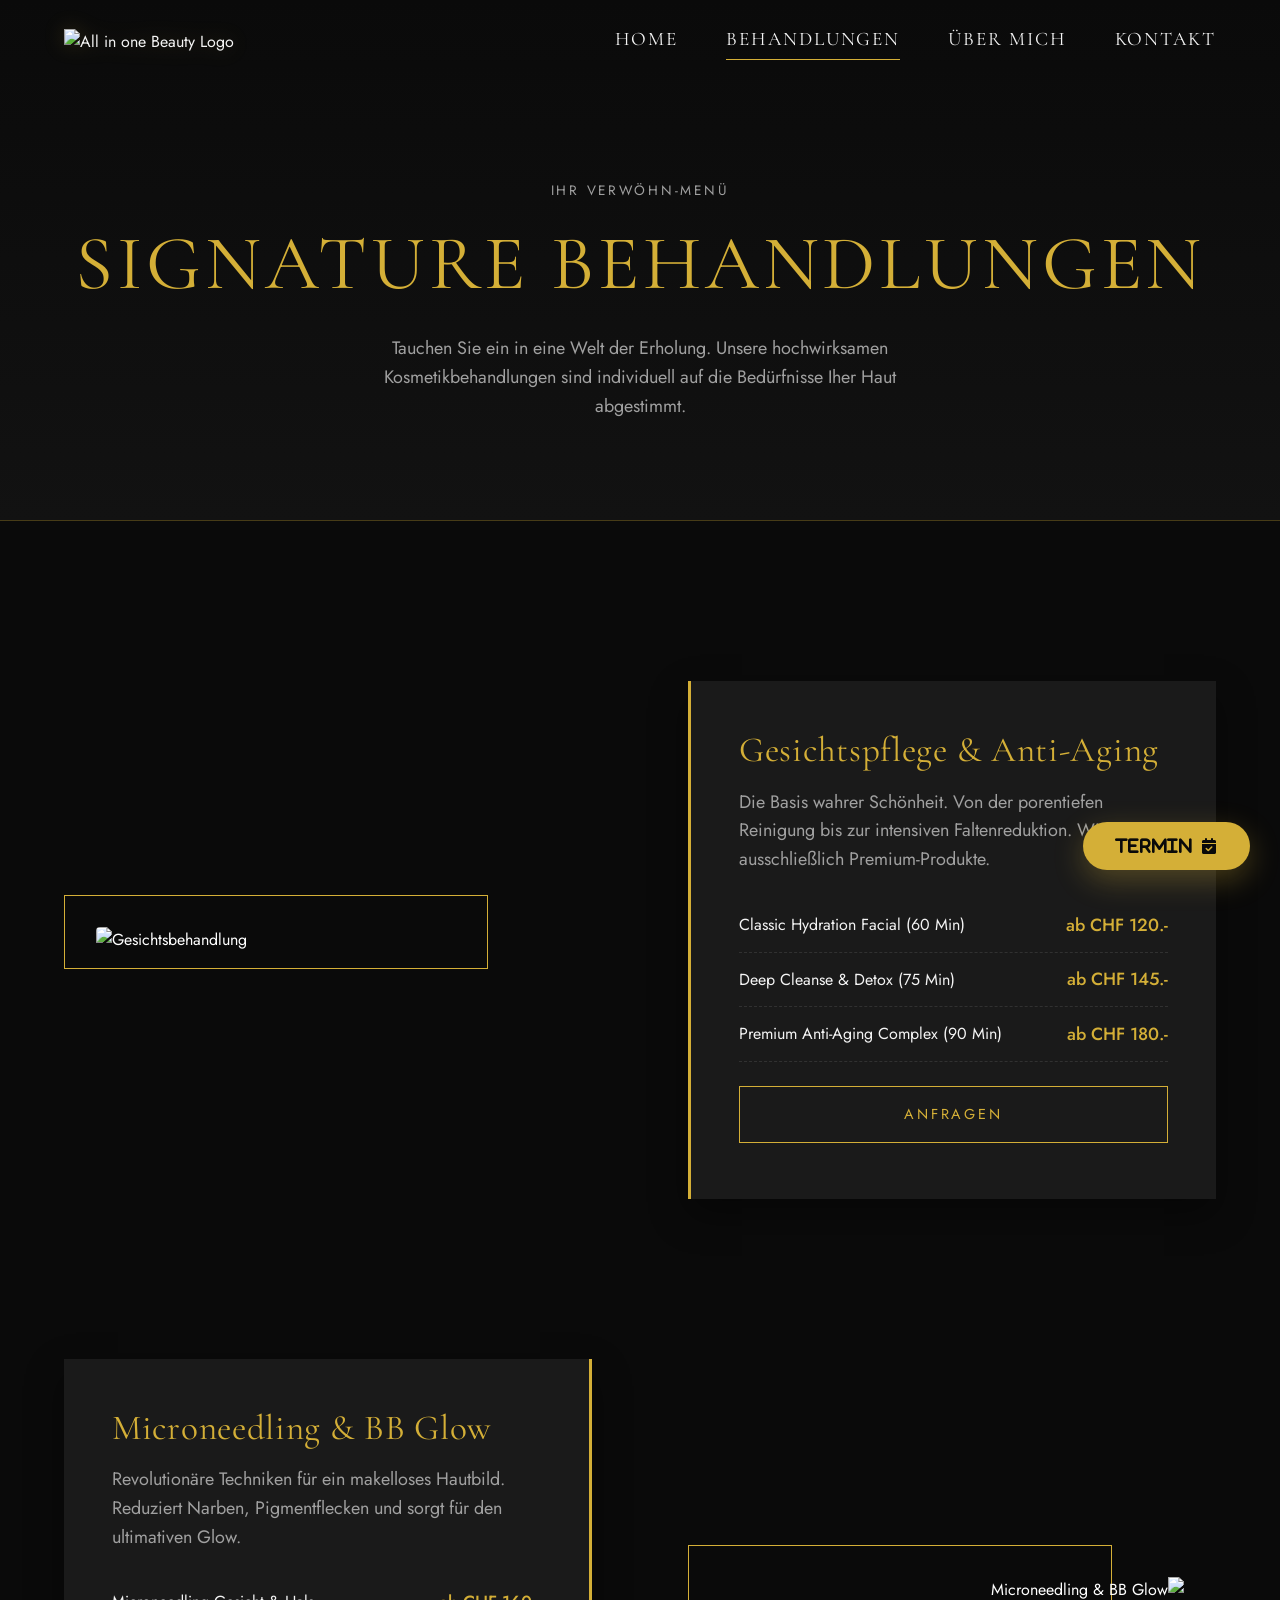
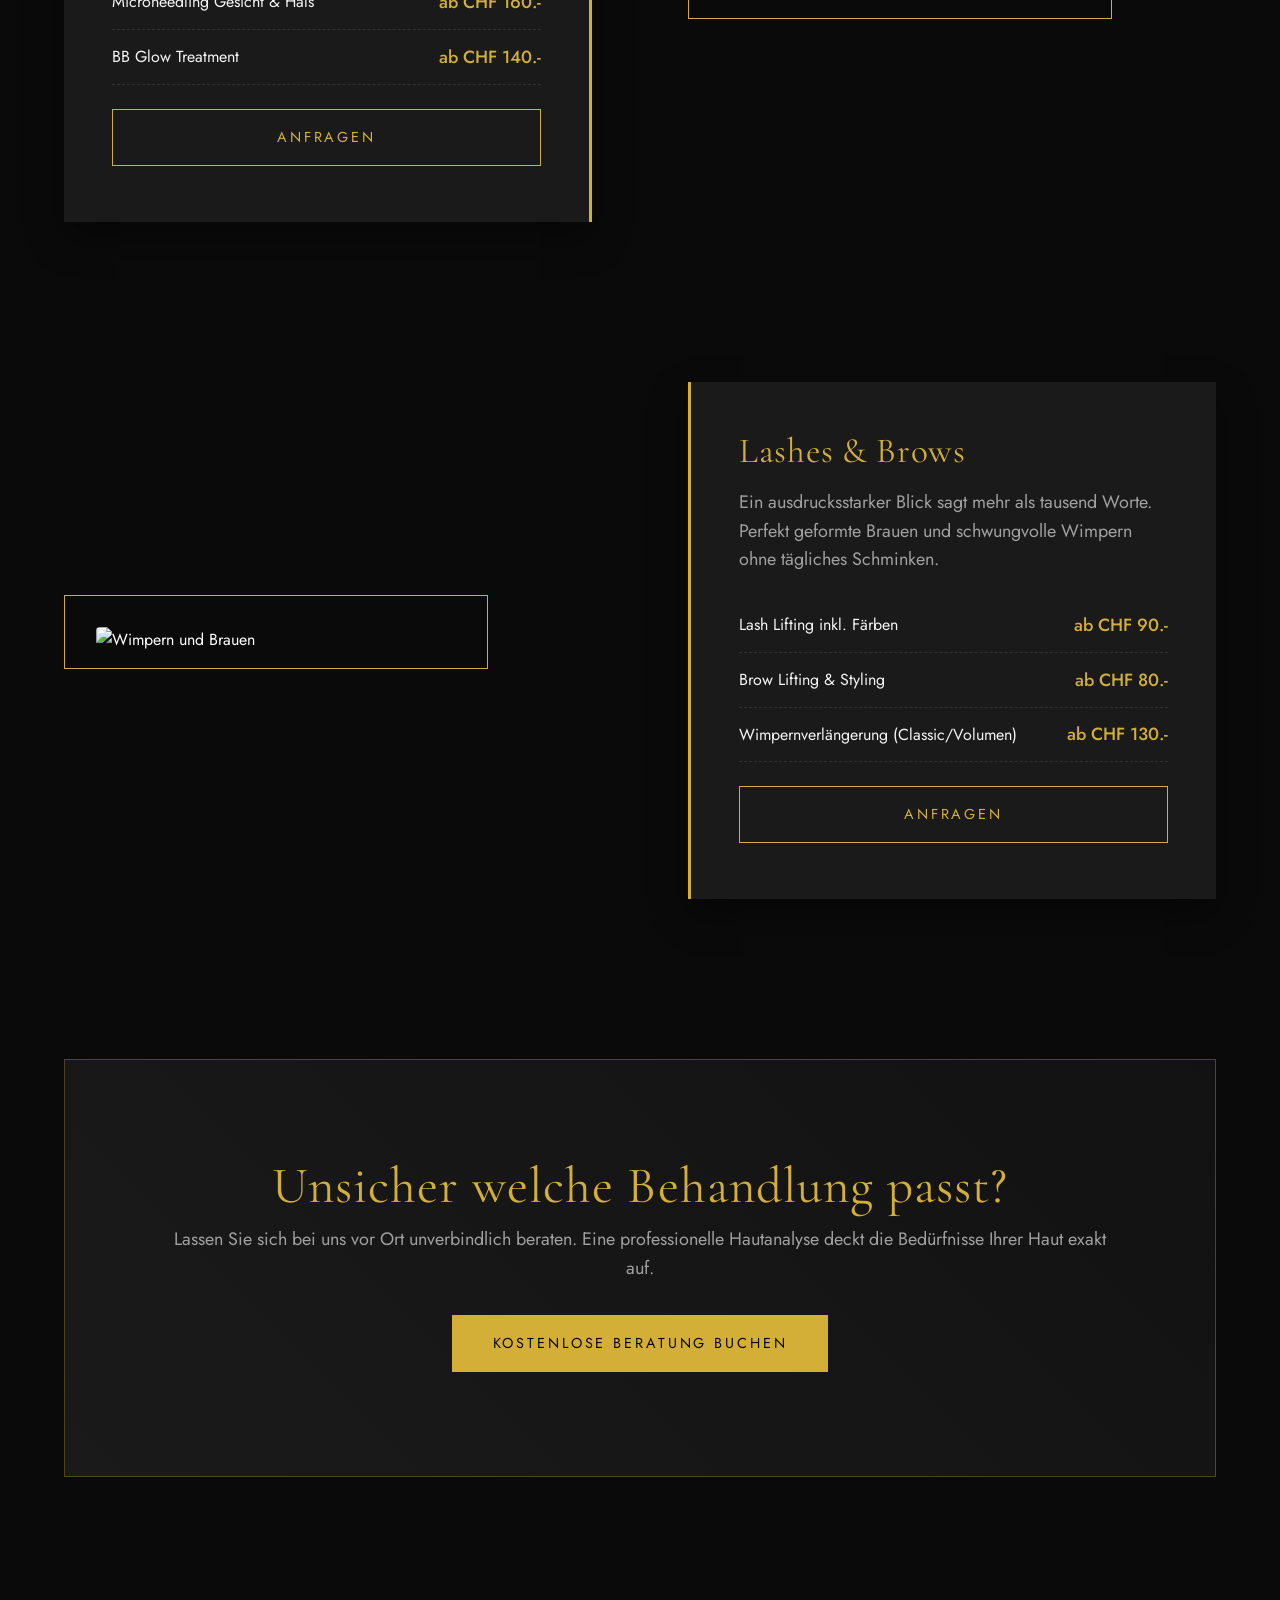
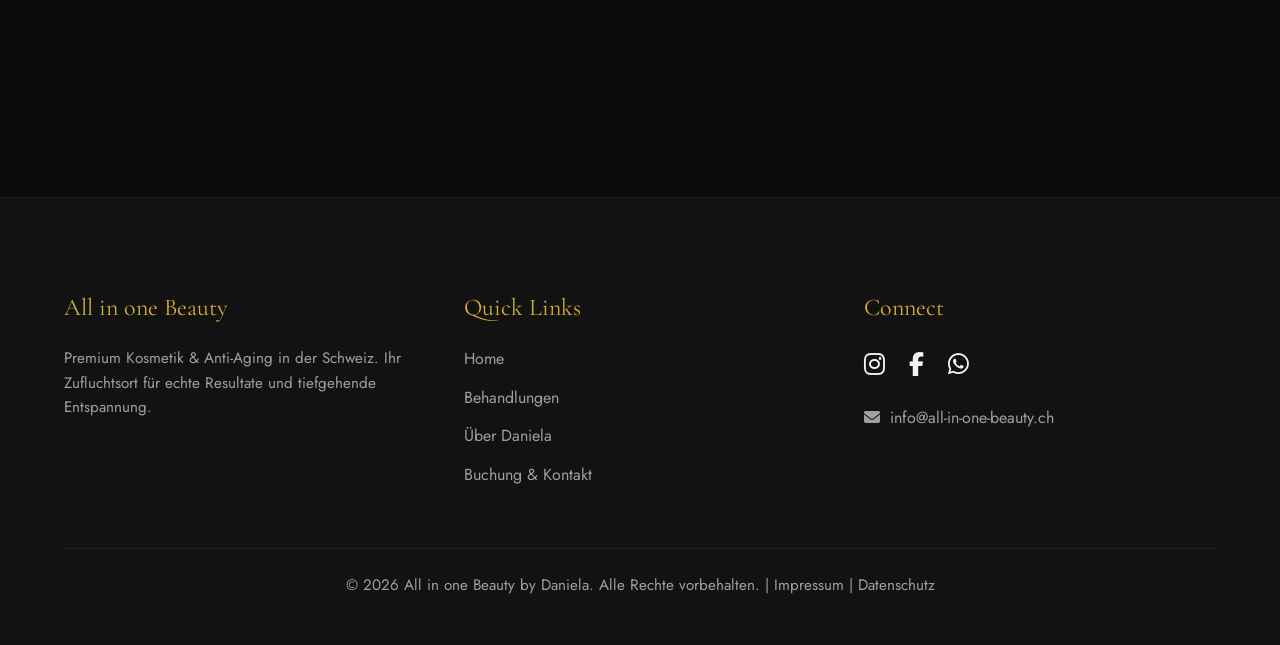
==== behandlungen.html @ e025c2c2 "Initial commit: All in one Beauty premium website" ====
<!DOCTYPE html>
<html lang="de-CH">
<head>
    <meta charset="UTF-8">
    <meta name="viewport" content="width=device-width, initial-scale=1.0">
    <title>Behandlungen | All in one Beauty Kosmetikstudio</title>
    <meta name="description" content="Entdecken Sie unsere exklusiven Behandlungen. Von tiefenwirksamem Anti-Aging und Microneedling bis hin zu perfekten Wimpern. All in one Beauty von Daniela.">
    <meta name="keywords" content="Microneedling Schweiz, Gesichtsbehandlung, Kosmetik, BB Glow, Wimpernlifting, Dauerhafte Haarentfernung">
    
    <link rel="preconnect" href="https://fonts.googleapis.com">
    <link rel="preconnect" href="https://fonts.gstatic.com" crossorigin>
    <link href="https://fonts.googleapis.com/css2?family=Cormorant+Garamond:wght@400;600&family=Jost:wght@300;400;500;600&display=swap" rel="stylesheet">
    <link rel="stylesheet" href="https://cdnjs.cloudflare.com/ajax/libs/font-awesome/6.4.0/css/all.min.css">
    
    <link rel="stylesheet" href="style.css">
    <!-- Inline styles specifically for treatments layout -->
    <style>
        .page-header {
            padding: 180px 0 100px;
            text-align: center;
            background: linear-gradient(to bottom, var(--clr-bg), var(--clr-bg-alt));
            border-bottom: 1px solid var(--clr-border);
        }

        .treatment-layer {
            display: grid;
            grid-template-columns: 1fr 1fr;
            gap: var(--space-xl);
            align-items: center;
            margin-bottom: var(--space-xxl);
        }

        .treatment-layer:nth-child(even) {
            direction: rtl; /* simple way to reverse layout */
        }

        .treatment-layer:nth-child(even) .layer-content {
            direction: ltr;
        }

        .layer-img {
            position: relative;
            padding: 2rem;
        }

        .layer-img img {
            width: 100%;
            height: auto;
            border-radius: 4px;
            filter: grayscale(15%) contrast(110%);
        }

        .layer-img::before {
            content: '';
            position: absolute;
            top: 0;
            left: 0;
            width: 80%;
            height: 80%;
            border: 1px solid var(--clr-accent);
            z-index: -1;
        }

        .layer-content {
            padding: var(--space-lg);
            background: var(--clr-bg-card);
            border-left: 3px solid var(--clr-accent);
            box-shadow: 0 15px 35px rgba(0,0,0,0.4);
        }

        .treatment-layer:nth-child(even) .layer-content {
            border-left: none;
            border-right: 3px solid var(--clr-accent);
        }

        .layer-title {
            font-size: 2.2rem;
            margin-bottom: 1rem;
        }

        .price-list {
            list-style: none;
            margin-top: 1.5rem;
        }

        .price-item {
            display: flex;
            justify-content: space-between;
            align-items: center;
            border-bottom: 1px dashed rgba(255,255,255,0.1);
            padding: 0.8rem 0;
            font-family: var(--font-body);
        }

        .price-name {
            font-size: 1rem;
            color: var(--clr-text);
        }

        .price-val {
            color: var(--clr-accent);
            font-weight: 500;
            font-size: 1.1rem;
        }

        .cta-box {
            background: linear-gradient(45deg, var(--clr-bg-card), var(--clr-bg-alt));
            padding: var(--space-xl);
            text-align: center;
            border: 1px solid var(--clr-border);
            margin: var(--space-xxl) 0;
        }

        @media (max-width: 992px) {
            .treatment-layer {
                grid-template-columns: 1fr;
                gap: var(--space-lg);
            }
            .treatment-layer:nth-child(even) { direction: ltr; }
            .layer-img { padding: 1rem; }
            .layer-img::before { width: 100%; height: 100%; top: -10px; left: 10px; }
        }
    </style>
</head>
<body>

    <header class="header">
        <div class="container">
            <a href="index.html" class="logo">
                <img src="https://www.all-in-one-beauty.ch/wp-content/uploads/logo-neu-Kopie-1.png" alt="All in one Beauty Logo">
            </a>
            <button class="nav-toggle" aria-label="Menu öffnen">
                <i class="fa-solid fa-bars"></i>
            </button>
            <nav class="nav-links">
                <a href="index.html">Home</a>
                <a href="behandlungen.html" class="active">Behandlungen</a>
                <a href="ueber-mich.html">Über mich</a>
                <a href="kontakt.html">Kontakt</a>
            </nav>
        </div>
    </header>

    <a href="kontakt.html" class="fab">
        Termin <i class="fa-solid fa-calendar-check"></i>
    </a>

    <!-- Page Header -->
    <section class="page-header fade-up">
        <div class="container">
            <span class="section-subtitle">Ihr Verwöhn-Menü</span>
            <h1>Signature Behandlungen</h1>
            <p style="max-width: 600px; margin: 0 auto;">Tauchen Sie ein in eine Welt der Erholung. Unsere hochwirksamen Kosmetikbehandlungen sind individuell auf die Bedürfnisse Iher Haut abgestimmt.</p>
        </div>
    </section>

    <!-- Treatments Content -->
    <section class="section">
        <div class="container">

            <!-- Treatment Layer 1 -->
            <div class="treatment-layer fade-up">
                <div class="layer-img">
                    <img src="https://images.unsplash.com/photo-1616394584738-fc6e612e71b9?auto=format&fit=crop&q=80&w=800" alt="Gesichtsbehandlung">
                </div>
                <div class="layer-content">
                    <h2 class="layer-title">Gesichtspflege & Anti-Aging</h2>
                    <p>Die Basis wahrer Schönheit. Von der porentiefen Reinigung bis zur intensiven Faltenreduktion. Wir nutzen ausschließlich Premium-Produkte.</p>
                    <ul class="price-list">
                        <li class="price-item">
                            <span class="price-name">Classic Hydration Facial (60 Min)</span>
                            <span class="price-val">ab CHF 120.-</span>
                        </li>
                        <li class="price-item">
                            <span class="price-name">Deep Cleanse & Detox (75 Min)</span>
                            <span class="price-val">ab CHF 145.-</span>
                        </li>
                        <li class="price-item">
                            <span class="price-name">Premium Anti-Aging Complex (90 Min)</span>
                            <span class="price-val">ab CHF 180.-</span>
                        </li>
                    </ul>
                    <a href="kontakt.html" class="btn btn-outline" style="margin-top: 1.5rem; width: 100%; text-align: center;">Anfragen</a>
                </div>
            </div>

            <!-- Treatment Layer 2 -->
            <div class="treatment-layer fade-up">
                <div class="layer-img">
                    <img src="https://images.unsplash.com/photo-1570172619644-dfd03ed5d881?auto=format&fit=crop&q=80&w=800" alt="Microneedling & BB Glow">
                </div>
                <div class="layer-content">
                    <h2 class="layer-title">Microneedling & BB Glow</h2>
                    <p>Revolutionäre Techniken für ein makelloses Hautbild. Reduziert Narben, Pigmentflecken und sorgt für den ultimativen Glow.</p>
                    <ul class="price-list">
                        <li class="price-item">
                            <span class="price-name">Microneedling Gesicht & Hals</span>
                            <span class="price-val">ab CHF 160.-</span>
                        </li>
                        <li class="price-item">
                            <span class="price-name">BB Glow Treatment</span>
                            <span class="price-val">ab CHF 140.-</span>
                        </li>
                    </ul>
                    <a href="kontakt.html" class="btn btn-outline" style="margin-top: 1.5rem; width: 100%; text-align: center;">Anfragen</a>
                </div>
            </div>

            <!-- Treatment Layer 3 -->
            <div class="treatment-layer fade-up">
                <div class="layer-img">
                    <img src="https://images.unsplash.com/photo-1512496015851-a1fbcf69d39e?auto=format&fit=crop&q=80&w=800" alt="Wimpern und Brauen">
                </div>
                <div class="layer-content">
                    <h2 class="layer-title">Lashes & Brows</h2>
                    <p>Ein ausdrucksstarker Blick sagt mehr als tausend Worte. Perfekt geformte Brauen und schwungvolle Wimpern ohne tägliches Schminken.</p>
                    <ul class="price-list">
                        <li class="price-item">
                            <span class="price-name">Lash Lifting inkl. Färben</span>
                            <span class="price-val">ab CHF 90.-</span>
                        </li>
                        <li class="price-item">
                            <span class="price-name">Brow Lifting & Styling</span>
                            <span class="price-val">ab CHF 80.-</span>
                        </li>
                        <li class="price-item">
                            <span class="price-name">Wimpernverlängerung (Classic/Volumen)</span>
                            <span class="price-val">ab CHF 130.-</span>
                        </li>
                    </ul>
                    <a href="kontakt.html" class="btn btn-outline" style="margin-top: 1.5rem; width: 100%; text-align: center;">Anfragen</a>
                </div>
            </div>

            <!-- Pre Footer CTA -->
            <div class="cta-box fade-up">
                <h2 style="margin-bottom: 0.5rem;">Unsicher welche Behandlung passt?</h2>
                <p style="margin-bottom: 2rem;">Lassen Sie sich bei uns vor Ort unverbindlich beraten. Eine professionelle Hautanalyse deckt die Bedürfnisse Ihrer Haut exakt auf.</p>
                <a href="kontakt.html" class="btn btn-primary">Kostenlose Beratung buchen</a>
            </div>

        </div>
    </section>

    <footer class="footer">
        <!-- Content same as index -->
        <div class="container fade-up">
            <div class="footer-grid">
                <div>
                    <h4>All in one Beauty</h4>
                    <p>Premium Kosmetik & Anti-Aging in der Schweiz. Ihr Zufluchtsort für echte Resultate und tiefgehende Entspannung.</p>
                </div>
                <div>
                    <h4>Quick Links</h4>
                    <ul class="footer-links">
                        <li><a href="index.html">Home</a></li>
                        <li><a href="behandlungen.html">Behandlungen</a></li>
                        <li><a href="ueber-mich.html">Über Daniela</a></li>
                        <li><a href="kontakt.html">Buchung & Kontakt</a></li>
                    </ul>
                </div>
                <div>
                    <h4>Connect</h4>
                    <div class="social-links" style="margin-bottom: 20px;">
                        <a href="#" target="_blank" aria-label="Instagram"><i class="fa-brands fa-instagram"></i></a>
                        <a href="#" target="_blank" aria-label="Facebook"><i class="fa-brands fa-facebook-f"></i></a>
                        <a href="#" target="_blank" aria-label="WhatsApp"><i class="fa-brands fa-whatsapp"></i></a>
                    </div>
                    <ul class="footer-links">
                        <li><a href="mailto:info@all-in-one-beauty.ch"><i class="fa-solid fa-envelope" style="margin-right:10px;"></i>info@all-in-one-beauty.ch</a></li>
                    </ul>
                </div>
            </div>
            <div class="footer-bottom">
                <p>&copy; 2026 All in one Beauty by Daniela. Alle Rechte vorbehalten. | <a href="#" style="color:var(--clr-text-muted);">Impressum</a> | <a href="#" style="color:var(--clr-text-muted);">Datenschutz</a></p>
            </div>
        </div>
    </footer>

    <script src="main.js"></script>
</body>
</html>
---- style.css ----
:root {
    /* Color Palette: Dark Opulence */
    --clr-bg: #0a0a0a;
    --clr-bg-alt: #121212;
    --clr-bg-card: #1a1a1a;
    --clr-accent: #d4af37; /* Muted Champagne Gold */
    --clr-accent-dark: #b5952f;
    --clr-text: #f4f4f4;
    --clr-text-muted: #a0a0a0;
    --clr-border: rgba(212, 175, 55, 0.3);

    /* Typography */
    --font-heading: 'Cormorant Garamond', serif;
    --font-body: 'Jost', sans-serif;

    /* Spacing */
    --space-sm: 0.5rem;
    --space-md: 1.5rem;
    --space-lg: 3rem;
    --space-xl: 6rem;
    --space-xxl: 10rem;
    
    /* Transitions */
    --trans-fast: 0.2s ease;
    --trans-smooth: 0.6s cubic-bezier(0.25, 1, 0.5, 1);
}

* {
    margin: 0;
    padding: 0;
    box-sizing: border-box;
}

html {
    scroll-behavior: smooth;
    font-size: 16px;
}

body {
    background-color: var(--clr-bg);
    color: var(--clr-text);
    font-family: var(--font-body);
    line-height: 1.6;
    overflow-x: hidden;
    -webkit-font-smoothing: antialiased;
}

/* Typography Classes */
h1, h2, h3, h4, h5, h6 {
    font-family: var(--font-heading);
    font-weight: 400;
    line-height: 1.2;
    margin-bottom: var(--space-md);
    color: var(--clr-accent);
}

h1 {
    font-size: clamp(3rem, 6vw, 5.5rem);
    letter-spacing: 0.05em;
    text-transform: uppercase;
}

h2 {
    font-size: clamp(2rem, 4vw, 3.5rem);
    letter-spacing: 0.02em;
}

h3 {
    font-size: clamp(1.5rem, 2.5vw, 2.2rem);
    color: var(--clr-text);
}

p {
    margin-bottom: var(--space-md);
    font-size: 1.125rem;
    color: var(--clr-text-muted);
}

a {
    color: var(--clr-text);
    text-decoration: none;
    transition: var(--trans-fast);
}

/* Base Layout & Utilities */
.container {
    width: 90%;
    max-width: 1400px;
    margin: 0 auto;
}

.section {
    padding: var(--space-xxl) 0;
}

.flex { display: flex; }
.grid { display: grid; }
.text-center { text-align: center; }

/* Header & Nav */
.header {
    position: fixed;
    top: 0;
    width: 100%;
    z-index: 1000;
    padding: var(--space-md) 0;
    transition: var(--trans-smooth);
    background: transparent;
}

.header.scrolled {
    background: rgba(10, 10, 10, 0.95);
    backdrop-filter: blur(10px);
    padding: var(--space-sm) 0;
    border-bottom: 1px solid var(--clr-border);
}

.header .container {
    display: flex;
    justify-content: space-between;
    align-items: center;
}

.logo img {
    height: 60px;
    width: auto;
    filter: drop-shadow(0 0 10px rgba(212, 175, 55, 0.2));
    transition: var(--trans-smooth);
}

.header.scrolled .logo img {
    height: 45px;
}

.nav-links {
    display: flex;
    gap: var(--space-lg);
    align-items: center;
}

.nav-links a {
    font-family: var(--font-heading);
    font-size: 1.2rem;
    text-transform: uppercase;
    letter-spacing: 0.1em;
    position: relative;
    padding-bottom: 5px;
}

.nav-links a::after {
    content: '';
    position: absolute;
    bottom: 0;
    left: 0;
    width: 0;
    height: 1px;
    background: var(--clr-accent);
    transition: var(--trans-fast);
}

.nav-links a:hover::after,
.nav-links a.active::after {
    width: 100%;
}

.nav-toggle {
    display: none;
    background: none;
    border: none;
    color: var(--clr-accent);
    font-size: 1.5rem;
    cursor: pointer;
}

/* Buttons */
.btn {
    display: inline-block;
    padding: 1rem 2.5rem;
    font-family: var(--font-body);
    font-size: 0.9rem;
    text-transform: uppercase;
    letter-spacing: 0.2em;
    cursor: pointer;
    transition: var(--trans-smooth);
    border: 1px solid var(--clr-accent);
    position: relative;
    overflow: hidden;
    z-index: 1;
}

.btn-primary {
    background: var(--clr-accent);
    color: var(--clr-bg);
}

.btn-primary::before {
    content: '';
    position: absolute;
    top: 0;
    left: -100%;
    width: 100%;
    height: 100%;
    background: var(--clr-accent-dark);
    transition: var(--trans-smooth);
    z-index: -1;
}

.btn-primary:hover::before {
    left: 0;
}

.btn-outline {
    background: transparent;
    color: var(--clr-accent);
}

.btn-outline:hover {
    background: var(--clr-accent);
    color: var(--clr-bg);
}

/* Floating Action Button (Booking) */
.fab {
    position: fixed;
    bottom: 30px;
    right: 30px;
    background: var(--clr-accent);
    color: var(--clr-bg);
    padding: 1rem 2rem;
    border-radius: 50px;
    font-weight: 600;
    text-transform: uppercase;
    letter-spacing: 0.1em;
    box-shadow: 0 10px 30px rgba(212, 175, 55, 0.3);
    z-index: 999;
    display: flex;
    align-items: center;
    gap: 10px;
    transition: var(--trans-smooth);
}

.fab:hover {
    transform: translateY(-5px);
    box-shadow: 0 15px 40px rgba(212, 175, 55, 0.5);
    background: var(--clr-accent-dark);
}

/* Animations */
.fade-up {
    opacity: 0;
    transform: translateY(30px);
    transition: opacity 1s ease, transform 1s ease;
}

.fade-up.visible {
    opacity: 1;
    transform: translateY(0);
}

/* Hero Section */
.hero {
    height: 100vh;
    display: flex;
    align-items: center;
    position: relative;
    padding-top: 80px;
}

.hero-bg {
    position: absolute;
    top: 0;
    left: 0;
    width: 100%;
    height: 100%;
    background-image: linear-gradient(to right, #0a0a0a 40%, transparent), url('https://www.all-in-one-beauty.ch/wp-content/uploads/IMG_0017-300x300.jpeg');
    background-size: cover;
    background-position: center right;
    background-repeat: no-repeat;
    opacity: 0.4;
    z-index: -1;
    /* Soften the image and make it look premium */
    filter: grayscale(30%) contrast(110%);
}

.hero-content {
    max-width: 800px;
}

.hero-subtitle {
    font-family: var(--font-body);
    color: var(--clr-accent);
    text-transform: uppercase;
    letter-spacing: 0.3em;
    font-size: 0.9rem;
    margin-bottom: 1rem;
    display: block;
}

/* Sections Structure */
.section-header {
    margin-bottom: var(--space-xl);
}

.section-subtitle {
    font-family: var(--font-body);
    text-transform: uppercase;
    letter-spacing: 0.2em;
    color: var(--clr-text-muted);
    font-size: 0.85rem;
    display: block;
    margin-bottom: 1rem;
}

/* Service Cards */
.services-grid {
    display: grid;
    grid-template-columns: repeat(auto-fit, minmax(320px, 1fr));
    gap: var(--space-lg);
}

.service-card {
    background: var(--clr-bg-card);
    padding: var(--space-lg);
    border: 1px solid rgba(255,255,255,0.05);
    transition: var(--trans-smooth);
    position: relative;
    overflow: hidden;
}

.service-card::before {
    content: '';
    position: absolute;
    top: 0;
    left: 0;
    width: 100%;
    height: 3px;
    background: var(--clr-accent);
    transform: scaleX(0);
    transform-origin: left;
    transition: transform var(--trans-smooth);
}

.service-card:hover {
    transform: translateY(-10px);
    border-color: var(--clr-border);
    box-shadow: 0 20px 40px rgba(0,0,0,0.5);
}

.service-card:hover::before {
    transform: scaleX(1);
}

.service-icon {
    font-size: 2.5rem;
    color: var(--clr-accent);
    margin-bottom: 1.5rem;
}

.service-title {
    font-size: 1.8rem;
}

.service-link {
    display: inline-block;
    margin-top: 1rem;
    color: var(--clr-accent);
    text-transform: uppercase;
    letter-spacing: 0.1em;
    font-size: 0.85rem;
    font-weight: 500;
}

.service-link i {
    margin-left: 5px;
    transition: var(--trans-fast);
}

.service-card:hover .service-link i {
    transform: translateX(5px);
}

/* About Section */
.about-grid {
    display: grid;
    grid-template-columns: 1fr 1fr;
    gap: var(--space-xl);
    align-items: center;
}

.about-image {
    position: relative;
}

.about-image img {
    width: 100%;
    max-width: 500px;
    height: auto;
    filter: grayscale(20%);
    border-radius: 2px;
}

.about-image::after {
    content: '';
    position: absolute;
    border: 1px solid var(--clr-accent);
    width: 100%;
    height: 100%;
    top: -20px;
    left: 20px;
    z-index: -1;
}

/* Footer */
.footer {
    background: var(--clr-bg-alt);
    padding: var(--space-xl) 0 var(--space-md);
    border-top: 1px solid rgba(255,255,255,0.05);
}

.footer-grid {
    display: grid;
    grid-template-columns: repeat(auto-fit, minmax(250px, 1fr));
    gap: var(--space-lg);
    margin-bottom: var(--space-lg);
}

.footer h4 {
    font-size: 1.5rem;
    margin-bottom: 1.5rem;
}

.footer p {
    font-size: 0.95rem;
}

.footer-links {
    list-style: none;
}

.footer-links li {
    margin-bottom: 0.8rem;
}

.footer-links a {
    color: var(--clr-text-muted);
}

.footer-links a:hover {
    color: var(--clr-accent);
}

.social-links {
    display: flex;
    gap: 1.5rem;
}

.social-links a {
    color: var(--clr-text);
    font-size: 1.5rem;
}

.social-links a:hover {
    color: var(--clr-accent);
    transform: translateY(-3px);
}

.footer-bottom {
    text-align: center;
    border-top: 1px solid rgba(255,255,255,0.05);
    padding-top: var(--space-md);
    color: var(--clr-text-muted);
    font-size: 0.85rem;
}

/* Responsive */
@media (max-width: 992px) {
    .about-grid {
        grid-template-columns: 1fr;
    }
    
    .about-image {
        margin: 0 auto var(--space-lg);
    }
}

@media (max-width: 768px) {
    .nav-toggle {
        display: block;
    }
    
    .nav-links {
        position: fixed;
        top: 80px; /* Adjust according to header height */
        left: 0;
        width: 100%;
        height: calc(100vh - 80px); /* Height below header */
        background: rgba(10, 10, 10, 0.98);
        backdrop-filter: blur(15px);
        flex-direction: column;
        justify-content: center;
        align-items: center;
        gap: var(--space-lg);
        transform: translateX(100%);
        transition: transform var(--trans-smooth);
        /* hide borders */
        border: none;
    }
    
    .nav-links.active {
        transform: translateX(0);
    }
    
    .hero-bg {
        background-image: linear-gradient(to bottom, #0a0a0a 30%, transparent), url('https://www.all-in-one-beauty.ch/wp-content/uploads/IMG_0017-300x300.jpeg');
        background-position: center top;
    }

    .fab {
        bottom: 20px;
        right: 20px;
        padding: 0.8rem 1.5rem;
        font-size: 0.8rem;
    }
}
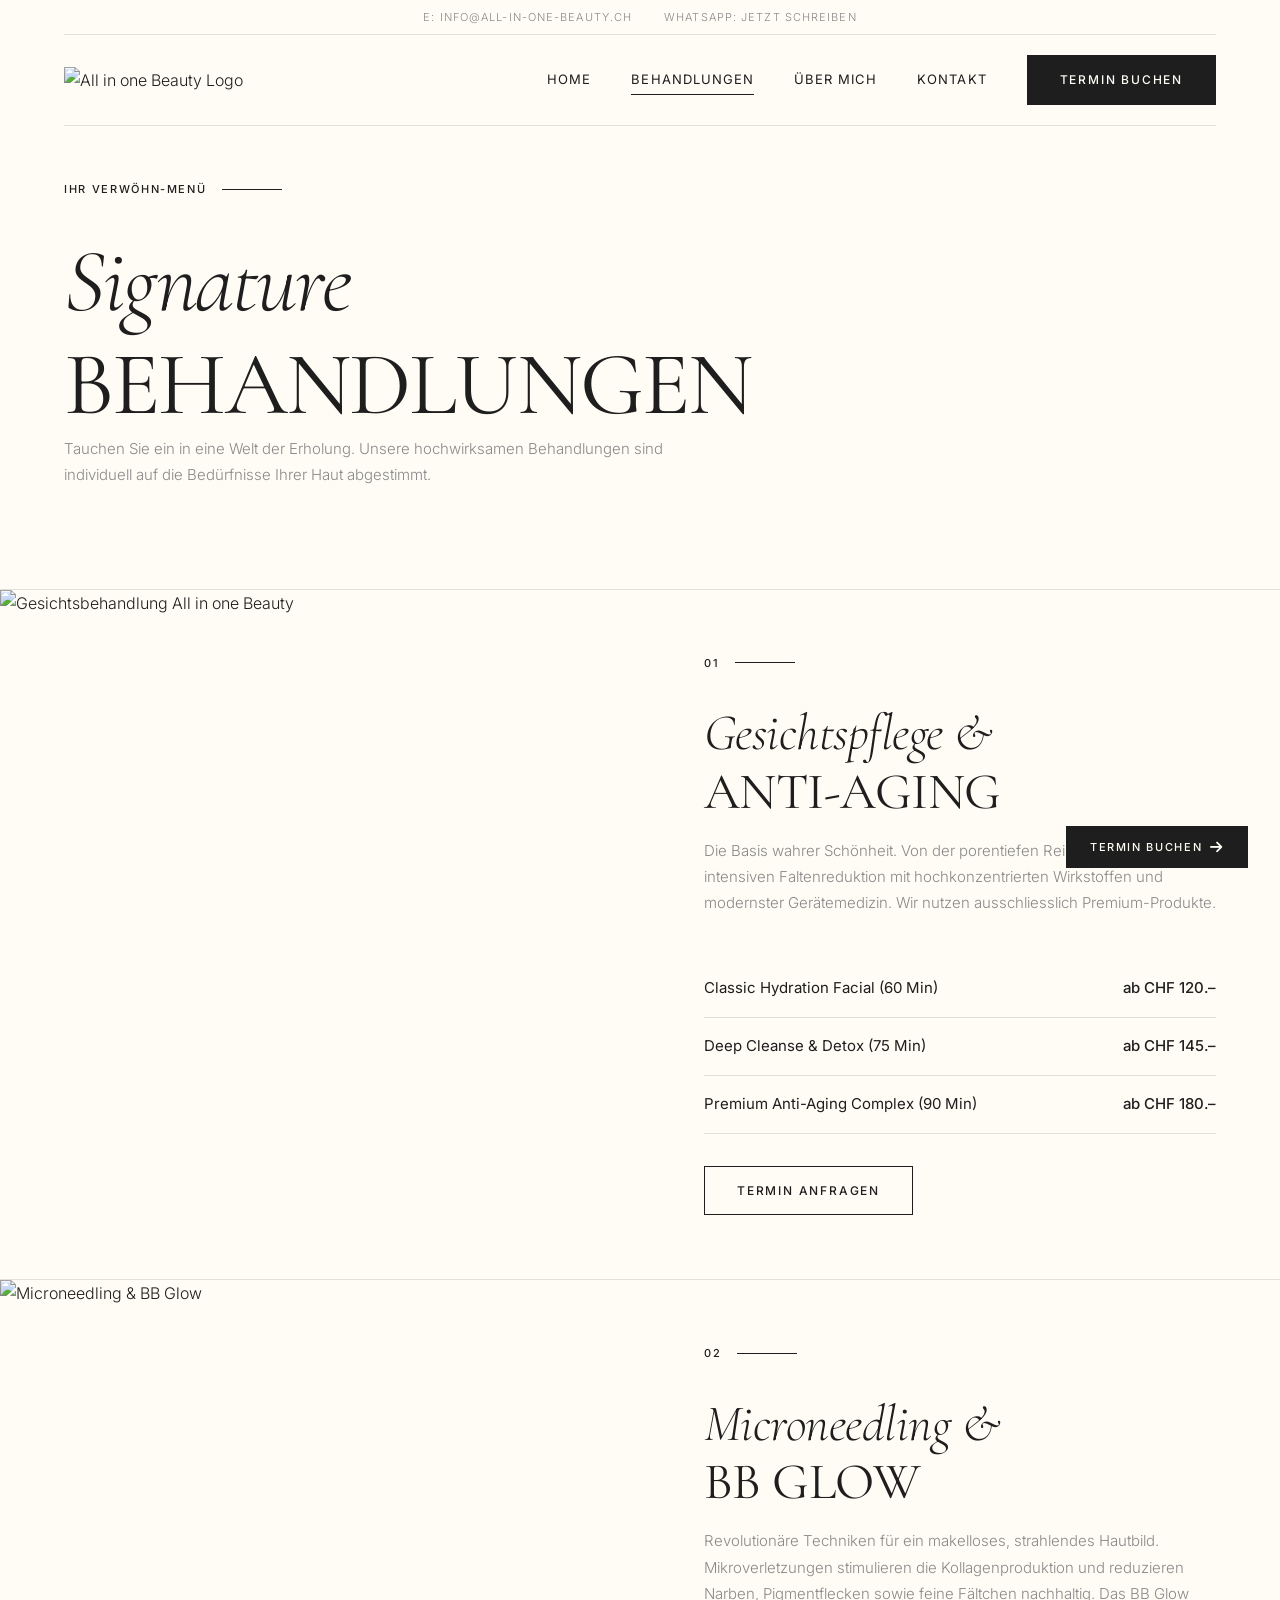
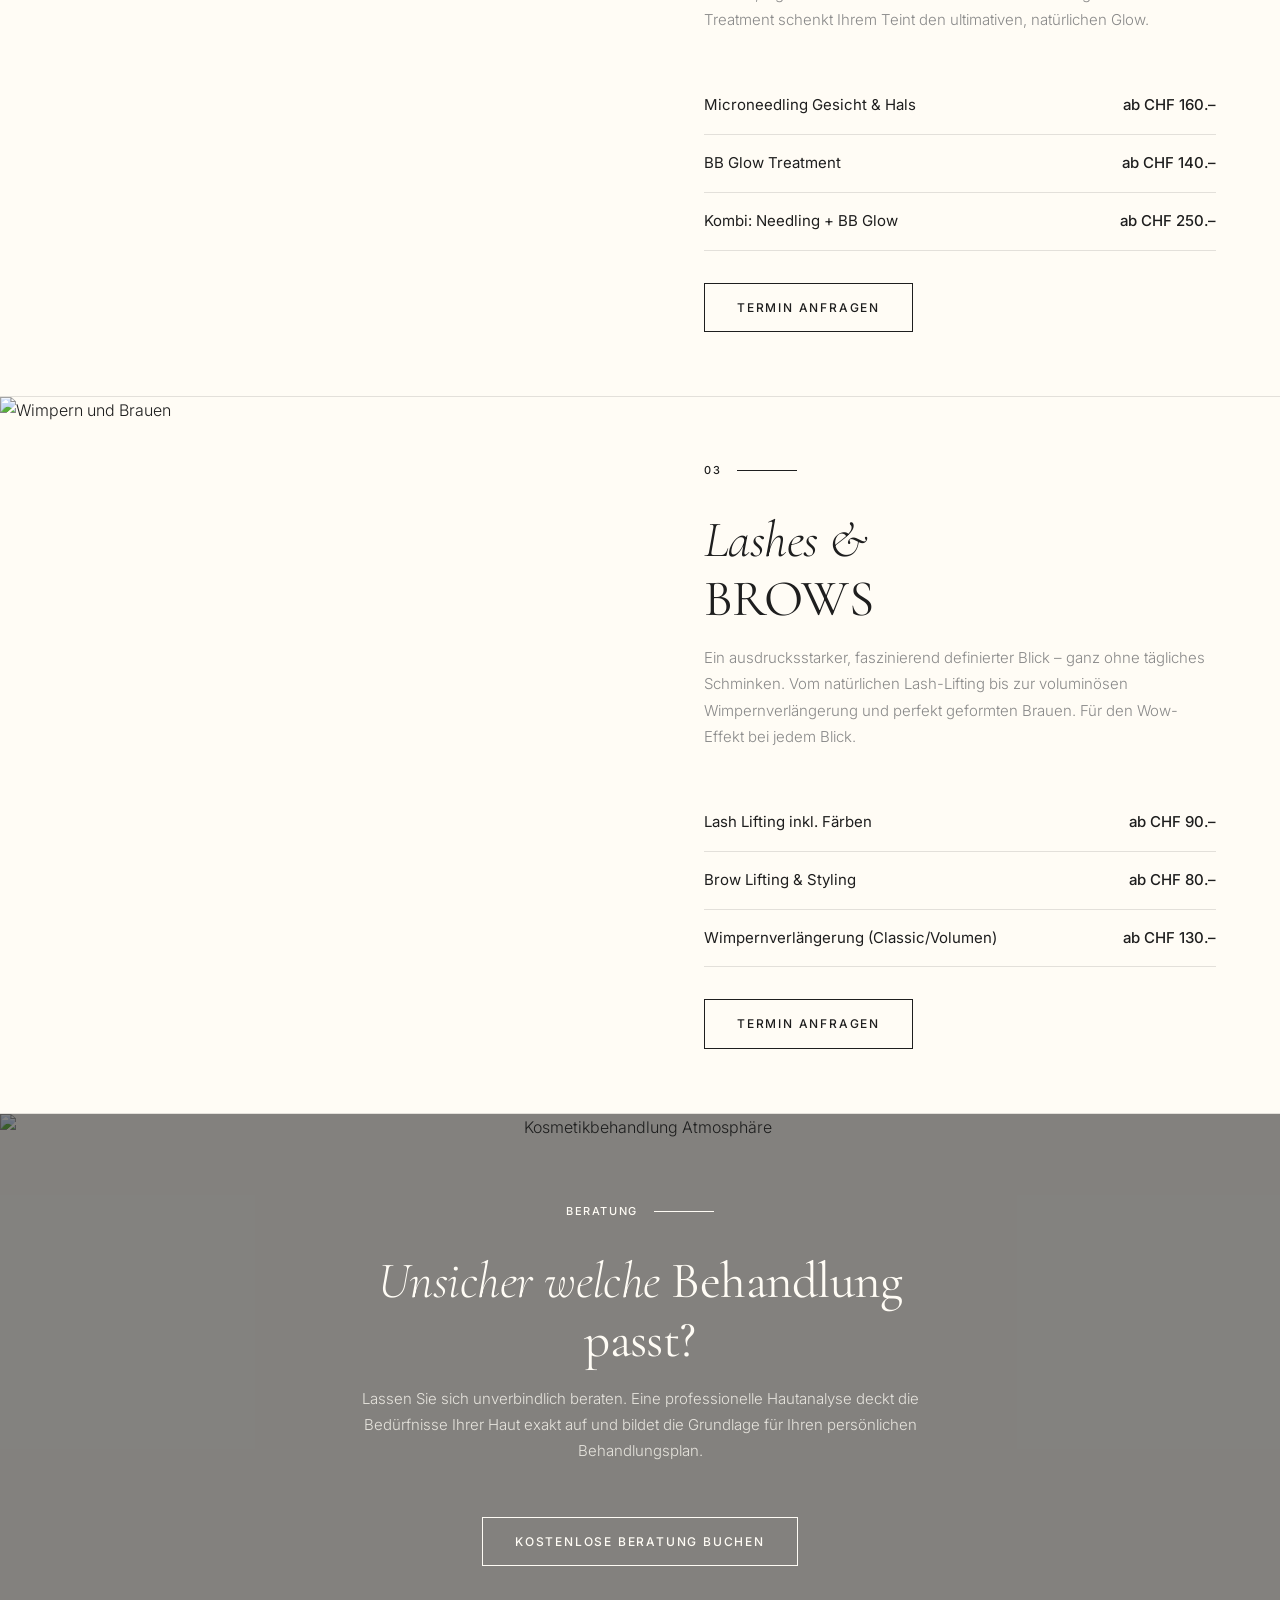
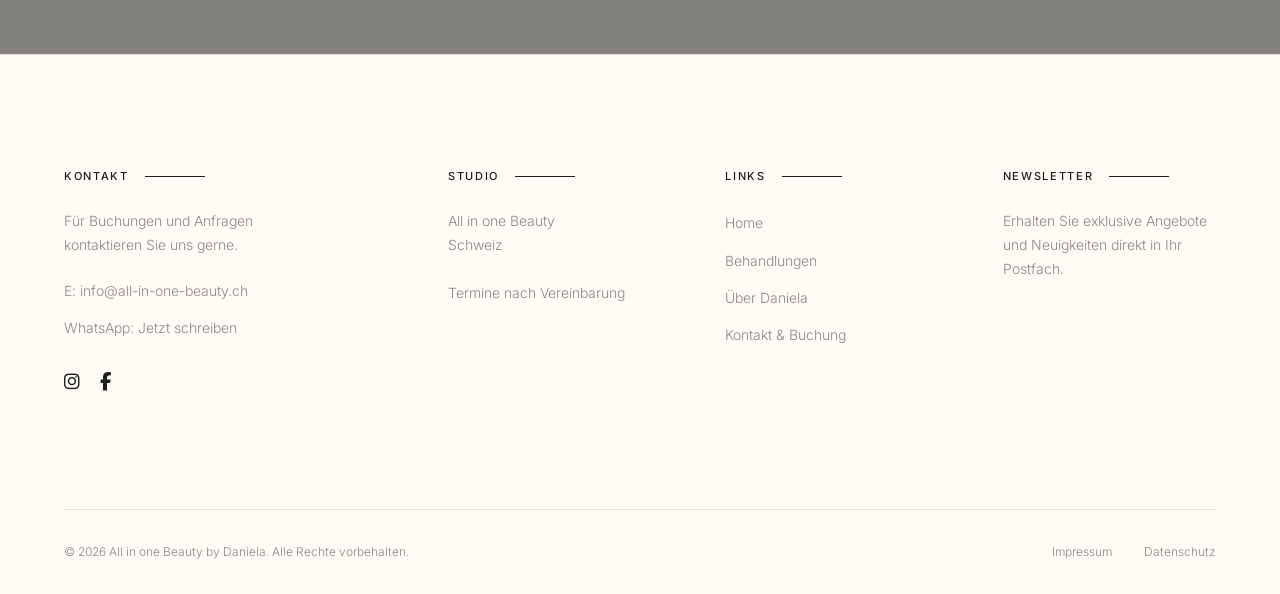
==== commit e005f53e: "Complete redesign: Salon64-inspired warm editorial aesthetic" ====
--- a/behandlungen.html
+++ b/behandlungen.html
@@ -3,276 +3,185 @@
 <head>
     <meta charset="UTF-8">
     <meta name="viewport" content="width=device-width, initial-scale=1.0">
-    <title>Behandlungen | All in one Beauty Kosmetikstudio</title>
-    <meta name="description" content="Entdecken Sie unsere exklusiven Behandlungen. Von tiefenwirksamem Anti-Aging und Microneedling bis hin zu perfekten Wimpern. All in one Beauty von Daniela.">
-    <meta name="keywords" content="Microneedling Schweiz, Gesichtsbehandlung, Kosmetik, BB Glow, Wimpernlifting, Dauerhafte Haarentfernung">
-    
+    <title>Behandlungen | All in one Beauty – Premium Kosmetik Schweiz</title>
+    <meta name="description" content="Entdecken Sie unsere exklusiven Kosmetik-Behandlungen. Gesichtspflege, Anti-Aging, Microneedling, BB Glow, Wimpern und Brauen bei All in one Beauty.">
+    <meta property="og:title" content="Behandlungen | All in one Beauty">
+    <meta property="og:description" content="Exklusive Kosmetik-Behandlungen: Gesichtspflege, Anti-Aging, Microneedling, BB Glow, Wimpern & Brauen.">
+
     <link rel="preconnect" href="https://fonts.googleapis.com">
     <link rel="preconnect" href="https://fonts.gstatic.com" crossorigin>
-    <link href="https://fonts.googleapis.com/css2?family=Cormorant+Garamond:wght@400;600&family=Jost:wght@300;400;500;600&display=swap" rel="stylesheet">
+    <link href="https://fonts.googleapis.com/css2?family=Cormorant+Garamond:ital,wght@0,300;0,400;0,600;1,300;1,400;1,600&family=Inter:wght@300;400;500;600&display=swap" rel="stylesheet">
     <link rel="stylesheet" href="https://cdnjs.cloudflare.com/ajax/libs/font-awesome/6.4.0/css/all.min.css">
-    
     <link rel="stylesheet" href="style.css">
-    <!-- Inline styles specifically for treatments layout -->
-    <style>
-        .page-header {
-            padding: 180px 0 100px;
-            text-align: center;
-            background: linear-gradient(to bottom, var(--clr-bg), var(--clr-bg-alt));
-            border-bottom: 1px solid var(--clr-border);
-        }
-
-        .treatment-layer {
-            display: grid;
-            grid-template-columns: 1fr 1fr;
-            gap: var(--space-xl);
-            align-items: center;
-            margin-bottom: var(--space-xxl);
-        }
-
-        .treatment-layer:nth-child(even) {
-            direction: rtl; /* simple way to reverse layout */
-        }
-
-        .treatment-layer:nth-child(even) .layer-content {
-            direction: ltr;
-        }
-
-        .layer-img {
-            position: relative;
-            padding: 2rem;
-        }
-
-        .layer-img img {
-            width: 100%;
-            height: auto;
-            border-radius: 4px;
-            filter: grayscale(15%) contrast(110%);
-        }
-
-        .layer-img::before {
-            content: '';
-            position: absolute;
-            top: 0;
-            left: 0;
-            width: 80%;
-            height: 80%;
-            border: 1px solid var(--clr-accent);
-            z-index: -1;
-        }
-
-        .layer-content {
-            padding: var(--space-lg);
-            background: var(--clr-bg-card);
-            border-left: 3px solid var(--clr-accent);
-            box-shadow: 0 15px 35px rgba(0,0,0,0.4);
-        }
-
-        .treatment-layer:nth-child(even) .layer-content {
-            border-left: none;
-            border-right: 3px solid var(--clr-accent);
-        }
-
-        .layer-title {
-            font-size: 2.2rem;
-            margin-bottom: 1rem;
-        }
-
-        .price-list {
-            list-style: none;
-            margin-top: 1.5rem;
-        }
-
-        .price-item {
-            display: flex;
-            justify-content: space-between;
-            align-items: center;
-            border-bottom: 1px dashed rgba(255,255,255,0.1);
-            padding: 0.8rem 0;
-            font-family: var(--font-body);
-        }
-
-        .price-name {
-            font-size: 1rem;
-            color: var(--clr-text);
-        }
-
-        .price-val {
-            color: var(--clr-accent);
-            font-weight: 500;
-            font-size: 1.1rem;
-        }
-
-        .cta-box {
-            background: linear-gradient(45deg, var(--clr-bg-card), var(--clr-bg-alt));
-            padding: var(--space-xl);
-            text-align: center;
-            border: 1px solid var(--clr-border);
-            margin: var(--space-xxl) 0;
-        }
-
-        @media (max-width: 992px) {
-            .treatment-layer {
-                grid-template-columns: 1fr;
-                gap: var(--space-lg);
-            }
-            .treatment-layer:nth-child(even) { direction: ltr; }
-            .layer-img { padding: 1rem; }
-            .layer-img::before { width: 100%; height: 100%; top: -10px; left: 10px; }
-        }
-    </style>
 </head>
 <body>
 
+    <!-- HEADER -->
     <header class="header">
-        <div class="container">
-            <a href="index.html" class="logo">
-                <img src="https://www.all-in-one-beauty.ch/wp-content/uploads/logo-neu-Kopie-1.png" alt="All in one Beauty Logo">
-            </a>
-            <button class="nav-toggle" aria-label="Menu öffnen">
-                <i class="fa-solid fa-bars"></i>
-            </button>
-            <nav class="nav-links">
-                <a href="index.html">Home</a>
-                <a href="behandlungen.html" class="active">Behandlungen</a>
-                <a href="ueber-mich.html">Über mich</a>
-                <a href="kontakt.html">Kontakt</a>
-            </nav>
+        <div class="page-padding">
+            <div class="header-topbar">
+                <a href="mailto:info@all-in-one-beauty.ch">E: info@all-in-one-beauty.ch</a>
+                <a href="https://wa.me/41000000000" target="_blank">WhatsApp: Jetzt schreiben</a>
+            </div>
+            <div class="container">
+                <div class="nav-container">
+                    <a href="index.html" class="logo">
+                        <img src="https://www.all-in-one-beauty.ch/wp-content/uploads/logo-neu-Kopie-1.png" alt="All in one Beauty Logo">
+                    </a>
+                    <button class="nav-toggle" aria-label="Menu öffnen"><span></span><span></span></button>
+                    <nav class="nav-links">
+                        <a href="index.html" class="nav-link">Home</a>
+                        <a href="behandlungen.html" class="nav-link active">Behandlungen</a>
+                        <a href="ueber-mich.html" class="nav-link">Über mich</a>
+                        <a href="kontakt.html" class="nav-link">Kontakt</a>
+                        <a href="kontakt.html" class="btn btn-filled">Termin Buchen</a>
+                    </nav>
+                </div>
+            </div>
         </div>
     </header>
 
-    <a href="kontakt.html" class="fab">
-        Termin <i class="fa-solid fa-calendar-check"></i>
-    </a>
+    <a href="kontakt.html" class="fab">Termin Buchen <i class="fa-solid fa-arrow-right"></i></a>
 
-    <!-- Page Header -->
-    <section class="page-header fade-up">
-        <div class="container">
-            <span class="section-subtitle">Ihr Verwöhn-Menü</span>
-            <h1>Signature Behandlungen</h1>
-            <p style="max-width: 600px; margin: 0 auto;">Tauchen Sie ein in eine Welt der Erholung. Unsere hochwirksamen Kosmetikbehandlungen sind individuell auf die Bedürfnisse Iher Haut abgestimmt.</p>
+    <!-- PAGE HEADER -->
+    <section class="page-hero">
+        <div class="page-padding">
+            <div class="container fade-up">
+                <div class="signpost">
+                    <span class="signpost-text">Ihr Verwöhn-Menü</span>
+                    <div class="signpost-line"></div>
+                </div>
+                <h1><em>Signature</em><br><span class="caps">Behandlungen</span></h1>
+                <p style="max-width: 600px;">Tauchen Sie ein in eine Welt der Erholung. Unsere hochwirksamen Behandlungen sind individuell auf die Bedürfnisse Ihrer Haut abgestimmt.</p>
+            </div>
         </div>
     </section>
 
-    <!-- Treatments Content -->
-    <section class="section">
-        <div class="container">
-
-            <!-- Treatment Layer 1 -->
-            <div class="treatment-layer fade-up">
-                <div class="layer-img">
-                    <img src="https://images.unsplash.com/photo-1616394584738-fc6e612e71b9?auto=format&fit=crop&q=80&w=800" alt="Gesichtsbehandlung">
+    <!-- TREATMENT 1: Gesichtspflege & Anti-Aging -->
+    <section>
+        <div class="treatment-block fade-up">
+            <div class="treatment-img-col">
+                <img src="https://images.unsplash.com/photo-1616394584738-fc6e612e71b9?auto=format&fit=crop&q=80&w=900" alt="Gesichtsbehandlung All in one Beauty">
+            </div>
+            <div class="treatment-text-col">
+                <div class="signpost">
+                    <span class="signpost-text">01</span>
+                    <div class="signpost-line"></div>
                 </div>
-                <div class="layer-content">
-                    <h2 class="layer-title">Gesichtspflege & Anti-Aging</h2>
-                    <p>Die Basis wahrer Schönheit. Von der porentiefen Reinigung bis zur intensiven Faltenreduktion. Wir nutzen ausschließlich Premium-Produkte.</p>
-                    <ul class="price-list">
-                        <li class="price-item">
-                            <span class="price-name">Classic Hydration Facial (60 Min)</span>
-                            <span class="price-val">ab CHF 120.-</span>
-                        </li>
-                        <li class="price-item">
-                            <span class="price-name">Deep Cleanse & Detox (75 Min)</span>
-                            <span class="price-val">ab CHF 145.-</span>
-                        </li>
-                        <li class="price-item">
-                            <span class="price-name">Premium Anti-Aging Complex (90 Min)</span>
-                            <span class="price-val">ab CHF 180.-</span>
-                        </li>
-                    </ul>
-                    <a href="kontakt.html" class="btn btn-outline" style="margin-top: 1.5rem; width: 100%; text-align: center;">Anfragen</a>
+                <h2><em>Gesichtspflege &</em><br><span class="caps">Anti-Aging</span></h2>
+                <p>Die Basis wahrer Schönheit. Von der porentiefen Reinigung bis zur intensiven Faltenreduktion mit hochkonzentrierten Wirkstoffen und modernster Gerätemedizin. Wir nutzen ausschliesslich Premium-Produkte.</p>
+                <ul class="price-list">
+                    <li class="price-item"><span class="price-name">Classic Hydration Facial (60 Min)</span><span class="price-val">ab CHF 120.–</span></li>
+                    <li class="price-item"><span class="price-name">Deep Cleanse & Detox (75 Min)</span><span class="price-val">ab CHF 145.–</span></li>
+                    <li class="price-item"><span class="price-name">Premium Anti-Aging Complex (90 Min)</span><span class="price-val">ab CHF 180.–</span></li>
+                </ul>
+                <div style="margin-top: 2rem;">
+                    <a href="kontakt.html" class="btn">Termin anfragen</a>
                 </div>
             </div>
-
-            <!-- Treatment Layer 2 -->
-            <div class="treatment-layer fade-up">
-                <div class="layer-img">
-                    <img src="https://images.unsplash.com/photo-1570172619644-dfd03ed5d881?auto=format&fit=crop&q=80&w=800" alt="Microneedling & BB Glow">
-                </div>
-                <div class="layer-content">
-                    <h2 class="layer-title">Microneedling & BB Glow</h2>
-                    <p>Revolutionäre Techniken für ein makelloses Hautbild. Reduziert Narben, Pigmentflecken und sorgt für den ultimativen Glow.</p>
-                    <ul class="price-list">
-                        <li class="price-item">
-                            <span class="price-name">Microneedling Gesicht & Hals</span>
-                            <span class="price-val">ab CHF 160.-</span>
-                        </li>
-                        <li class="price-item">
-                            <span class="price-name">BB Glow Treatment</span>
-                            <span class="price-val">ab CHF 140.-</span>
-                        </li>
-                    </ul>
-                    <a href="kontakt.html" class="btn btn-outline" style="margin-top: 1.5rem; width: 100%; text-align: center;">Anfragen</a>
-                </div>
-            </div>
-
-            <!-- Treatment Layer 3 -->
-            <div class="treatment-layer fade-up">
-                <div class="layer-img">
-                    <img src="https://images.unsplash.com/photo-1512496015851-a1fbcf69d39e?auto=format&fit=crop&q=80&w=800" alt="Wimpern und Brauen">
-                </div>
-                <div class="layer-content">
-                    <h2 class="layer-title">Lashes & Brows</h2>
-                    <p>Ein ausdrucksstarker Blick sagt mehr als tausend Worte. Perfekt geformte Brauen und schwungvolle Wimpern ohne tägliches Schminken.</p>
-                    <ul class="price-list">
-                        <li class="price-item">
-                            <span class="price-name">Lash Lifting inkl. Färben</span>
-                            <span class="price-val">ab CHF 90.-</span>
-                        </li>
-                        <li class="price-item">
-                            <span class="price-name">Brow Lifting & Styling</span>
-                            <span class="price-val">ab CHF 80.-</span>
-                        </li>
-                        <li class="price-item">
-                            <span class="price-name">Wimpernverlängerung (Classic/Volumen)</span>
-                            <span class="price-val">ab CHF 130.-</span>
-                        </li>
-                    </ul>
-                    <a href="kontakt.html" class="btn btn-outline" style="margin-top: 1.5rem; width: 100%; text-align: center;">Anfragen</a>
-                </div>
-            </div>
-
-            <!-- Pre Footer CTA -->
-            <div class="cta-box fade-up">
-                <h2 style="margin-bottom: 0.5rem;">Unsicher welche Behandlung passt?</h2>
-                <p style="margin-bottom: 2rem;">Lassen Sie sich bei uns vor Ort unverbindlich beraten. Eine professionelle Hautanalyse deckt die Bedürfnisse Ihrer Haut exakt auf.</p>
-                <a href="kontakt.html" class="btn btn-primary">Kostenlose Beratung buchen</a>
-            </div>
-
         </div>
     </section>
 
-    <footer class="footer">
-        <!-- Content same as index -->
-        <div class="container fade-up">
-            <div class="footer-grid">
-                <div>
-                    <h4>All in one Beauty</h4>
-                    <p>Premium Kosmetik & Anti-Aging in der Schweiz. Ihr Zufluchtsort für echte Resultate und tiefgehende Entspannung.</p>
+    <!-- TREATMENT 2: Microneedling & BB Glow -->
+    <section>
+        <div class="treatment-block fade-up">
+            <div class="treatment-img-col">
+                <img src="https://images.unsplash.com/photo-1570172619644-dfd03ed5d881?auto=format&fit=crop&q=80&w=900" alt="Microneedling & BB Glow">
+            </div>
+            <div class="treatment-text-col">
+                <div class="signpost">
+                    <span class="signpost-text">02</span>
+                    <div class="signpost-line"></div>
                 </div>
-                <div>
-                    <h4>Quick Links</h4>
-                    <ul class="footer-links">
-                        <li><a href="index.html">Home</a></li>
-                        <li><a href="behandlungen.html">Behandlungen</a></li>
-                        <li><a href="ueber-mich.html">Über Daniela</a></li>
-                        <li><a href="kontakt.html">Buchung & Kontakt</a></li>
-                    </ul>
-                </div>
-                <div>
-                    <h4>Connect</h4>
-                    <div class="social-links" style="margin-bottom: 20px;">
-                        <a href="#" target="_blank" aria-label="Instagram"><i class="fa-brands fa-instagram"></i></a>
-                        <a href="#" target="_blank" aria-label="Facebook"><i class="fa-brands fa-facebook-f"></i></a>
-                        <a href="#" target="_blank" aria-label="WhatsApp"><i class="fa-brands fa-whatsapp"></i></a>
-                    </div>
-                    <ul class="footer-links">
-                        <li><a href="mailto:info@all-in-one-beauty.ch"><i class="fa-solid fa-envelope" style="margin-right:10px;"></i>info@all-in-one-beauty.ch</a></li>
-                    </ul>
+                <h2><em>Microneedling &</em><br><span class="caps">BB Glow</span></h2>
+                <p>Revolutionäre Techniken für ein makelloses, strahlendes Hautbild. Mikroverletzungen stimulieren die Kollagenproduktion und reduzieren Narben, Pigmentflecken sowie feine Fältchen nachhaltig. Das BB Glow Treatment schenkt Ihrem Teint den ultimativen, natürlichen Glow.</p>
+                <ul class="price-list">
+                    <li class="price-item"><span class="price-name">Microneedling Gesicht & Hals</span><span class="price-val">ab CHF 160.–</span></li>
+                    <li class="price-item"><span class="price-name">BB Glow Treatment</span><span class="price-val">ab CHF 140.–</span></li>
+                    <li class="price-item"><span class="price-name">Kombi: Needling + BB Glow</span><span class="price-val">ab CHF 250.–</span></li>
+                </ul>
+                <div style="margin-top: 2rem;">
+                    <a href="kontakt.html" class="btn">Termin anfragen</a>
                 </div>
             </div>
-            <div class="footer-bottom">
-                <p>&copy; 2026 All in one Beauty by Daniela. Alle Rechte vorbehalten. | <a href="#" style="color:var(--clr-text-muted);">Impressum</a> | <a href="#" style="color:var(--clr-text-muted);">Datenschutz</a></p>
+        </div>
+    </section>
+
+    <!-- TREATMENT 3: Lashes & Brows -->
+    <section>
+        <div class="treatment-block fade-up">
+            <div class="treatment-img-col">
+                <img src="https://images.unsplash.com/photo-1512496015851-a1fbcf69d39e?auto=format&fit=crop&q=80&w=900" alt="Wimpern und Brauen">
+            </div>
+            <div class="treatment-text-col">
+                <div class="signpost">
+                    <span class="signpost-text">03</span>
+                    <div class="signpost-line"></div>
+                </div>
+                <h2><em>Lashes &</em><br><span class="caps">Brows</span></h2>
+                <p>Ein ausdrucksstarker, faszinierend definierter Blick – ganz ohne tägliches Schminken. Vom natürlichen Lash-Lifting bis zur voluminösen Wimpernverlängerung und perfekt geformten Brauen. Für den Wow-Effekt bei jedem Blick.</p>
+                <ul class="price-list">
+                    <li class="price-item"><span class="price-name">Lash Lifting inkl. Färben</span><span class="price-val">ab CHF 90.–</span></li>
+                    <li class="price-item"><span class="price-name">Brow Lifting & Styling</span><span class="price-val">ab CHF 80.–</span></li>
+                    <li class="price-item"><span class="price-name">Wimpernverlängerung (Classic/Volumen)</span><span class="price-val">ab CHF 130.–</span></li>
+                </ul>
+                <div style="margin-top: 2rem;">
+                    <a href="kontakt.html" class="btn">Termin anfragen</a>
+                </div>
+            </div>
+        </div>
+    </section>
+
+    <!-- CTA -->
+    <section class="cta-section">
+        <img src="https://images.unsplash.com/photo-1560750588-73207b1ef5b8?auto=format&fit=crop&q=80&w=1920" alt="Kosmetikbehandlung Atmosphäre" class="cta-bg">
+        <div class="cta-overlay"></div>
+        <div class="cta-content fade-up">
+            <div class="signpost" style="justify-content: center;">
+                <span class="signpost-text" style="color: var(--clr-bg);">Beratung</span>
+                <div class="signpost-line" style="background: var(--clr-bg);"></div>
+            </div>
+            <h2><em>Unsicher welche</em> Behandlung passt?</h2>
+            <p>Lassen Sie sich unverbindlich beraten. Eine professionelle Hautanalyse deckt die Bedürfnisse Ihrer Haut exakt auf und bildet die Grundlage für Ihren persönlichen Behandlungsplan.</p>
+            <a href="kontakt.html" class="btn">Kostenlose Beratung buchen</a>
+        </div>
+    </section>
+
+    <!-- FOOTER -->
+    <footer class="footer">
+        <div class="page-padding">
+            <div class="container">
+                <div class="footer-grid">
+                    <div class="footer-col">
+                        <div class="signpost"><span class="signpost-text">Kontakt</span><div class="signpost-line"></div></div>
+                        <p class="footer-info">Für Buchungen und Anfragen<br>kontaktieren Sie uns gerne.</p>
+                        <a href="mailto:info@all-in-one-beauty.ch" class="footer-text-link">E: info@all-in-one-beauty.ch</a><br>
+                        <a href="https://wa.me/41000000000" target="_blank" class="footer-text-link">WhatsApp: Jetzt schreiben</a>
+                        <div class="social-links">
+                            <a href="#" target="_blank" aria-label="Instagram"><i class="fa-brands fa-instagram"></i></a>
+                            <a href="#" target="_blank" aria-label="Facebook"><i class="fa-brands fa-facebook-f"></i></a>
+                        </div>
+                    </div>
+                    <div class="footer-col">
+                        <div class="signpost"><span class="signpost-text">Studio</span><div class="signpost-line"></div></div>
+                        <p class="footer-info">All in one Beauty<br>Schweiz<br><br>Termine nach Vereinbarung</p>
+                    </div>
+                    <div class="footer-col">
+                        <div class="signpost"><span class="signpost-text">Links</span><div class="signpost-line"></div></div>
+                        <a href="index.html" class="footer-text-link">Home</a><br>
+                        <a href="behandlungen.html" class="footer-text-link">Behandlungen</a><br>
+                        <a href="ueber-mich.html" class="footer-text-link">Über Daniela</a><br>
+                        <a href="kontakt.html" class="footer-text-link">Kontakt & Buchung</a>
+                    </div>
+                    <div class="footer-col">
+                        <div class="signpost"><span class="signpost-text">Newsletter</span><div class="signpost-line"></div></div>
+                        <p class="footer-info">Erhalten Sie exklusive Angebote und Neuigkeiten direkt in Ihr Postfach.</p>
+                    </div>
+                </div>
+                <div class="footer-bottom">
+                    <div class="footer-copyright">© <span class="current-year">2026</span> All in one Beauty by Daniela. Alle Rechte vorbehalten.</div>
+                    <div class="footer-legal"><a href="#">Impressum</a><a href="#">Datenschutz</a></div>
+                </div>
             </div>
         </div>
     </footer>
--- a/style.css
+++ b/style.css
@@ -1,31 +1,34 @@
+@import url('https://fonts.googleapis.com/css2?family=Cormorant+Garamond:ital,wght@0,300;0,400;0,600;1,300;1,400;1,600&family=Inter:wght@300;400;500;600&display=swap');
+
 :root {
-    /* Color Palette: Dark Opulence */
-    --clr-bg: #0a0a0a;
-    --clr-bg-alt: #121212;
-    --clr-bg-card: #1a1a1a;
-    --clr-accent: #d4af37; /* Muted Champagne Gold */
-    --clr-accent-dark: #b5952f;
-    --clr-text: #f4f4f4;
-    --clr-text-muted: #a0a0a0;
-    --clr-border: rgba(212, 175, 55, 0.3);
+    /* Salon64-inspired warm palette */
+    --clr-bg: #FFFCF5;
+    --clr-bg-alt: #F5F0E8;
+    --clr-text: #1E1E1E;
+    --clr-text-muted: #898989;
+    --clr-accent: #1E1E1E;
+    --clr-border: #1E1E1E;
+    --clr-border-light: rgba(30, 30, 30, 0.12);
 
     /* Typography */
     --font-heading: 'Cormorant Garamond', serif;
-    --font-body: 'Jost', sans-serif;
+    --font-body: 'Inter', sans-serif;
 
     /* Spacing */
-    --space-sm: 0.5rem;
-    --space-md: 1.5rem;
-    --space-lg: 3rem;
-    --space-xl: 6rem;
+    --space-xs: 0.5rem;
+    --space-sm: 1rem;
+    --space-md: 2rem;
+    --space-lg: 4rem;
+    --space-xl: 7rem;
     --space-xxl: 10rem;
-    
+
     /* Transitions */
     --trans-fast: 0.2s ease;
-    --trans-smooth: 0.6s cubic-bezier(0.25, 1, 0.5, 1);
-}
-
-* {
+    --trans-smooth: 0.45s cubic-bezier(0.525, 0, 0, 1);
+}
+
+/* Reset */
+*, *::before, *::after {
     margin: 0;
     padding: 0;
     box-sizing: border-box;
@@ -36,489 +39,998 @@
     font-size: 16px;
 }
 
+@media (min-width: 1920px) {
+    html { font-size: 19.2px; }
+}
+
 body {
     background-color: var(--clr-bg);
     color: var(--clr-text);
     font-family: var(--font-body);
-    line-height: 1.6;
+    font-weight: 300;
+    line-height: 1.65;
+    -webkit-font-smoothing: antialiased;
+    -moz-osx-font-smoothing: grayscale;
     overflow-x: hidden;
-    -webkit-font-smoothing: antialiased;
-}
-
-/* Typography Classes */
+}
+
+/* ============================================================
+   TYPOGRAPHY
+   ============================================================ */
 h1, h2, h3, h4, h5, h6 {
     font-family: var(--font-heading);
     font-weight: 400;
-    line-height: 1.2;
-    margin-bottom: var(--space-md);
-    color: var(--clr-accent);
+    line-height: 1.15;
+    color: var(--clr-text);
 }
 
 h1 {
-    font-size: clamp(3rem, 6vw, 5.5rem);
-    letter-spacing: 0.05em;
-    text-transform: uppercase;
+    font-size: clamp(3rem, 7vw, 6rem);
+    letter-spacing: -0.02em;
 }
 
 h2 {
     font-size: clamp(2rem, 4vw, 3.5rem);
-    letter-spacing: 0.02em;
+    letter-spacing: -0.01em;
 }
 
 h3 {
-    font-size: clamp(1.5rem, 2.5vw, 2.2rem);
-    color: var(--clr-text);
+    font-size: clamp(1.5rem, 2.5vw, 2rem);
 }
 
 p {
-    margin-bottom: var(--space-md);
-    font-size: 1.125rem;
+    font-size: 0.9375rem;
+    line-height: 1.75;
     color: var(--clr-text-muted);
+    margin-bottom: 1.25rem;
+}
+
+.text-allcaps {
+    font-family: var(--font-body);
+    text-transform: uppercase;
+    letter-spacing: 0.15em;
+    font-size: 0.6875rem;
+    font-weight: 500;
+}
+
+.italic { font-style: italic; }
+.caps { text-transform: uppercase; }
+
+em {
+    font-style: italic;
+    font-weight: 300;
 }
 
 a {
-    color: var(--clr-text);
+    color: inherit;
     text-decoration: none;
     transition: var(--trans-fast);
 }
 
-/* Base Layout & Utilities */
+/* ============================================================
+   LAYOUT
+   ============================================================ */
+.page-padding {
+    padding-left: 5%;
+    padding-right: 5%;
+}
+
 .container {
-    width: 90%;
     max-width: 1400px;
     margin: 0 auto;
 }
 
-.section {
-    padding: var(--space-xxl) 0;
-}
-
-.flex { display: flex; }
-.grid { display: grid; }
-.text-center { text-align: center; }
-
-/* Header & Nav */
+.section-padding {
+    padding-top: var(--space-xl);
+    padding-bottom: var(--space-xl);
+}
+
+.section-divider {
+    width: 100%;
+    height: 1px;
+    background: var(--clr-border-light);
+}
+
+/* ============================================================
+   SIGNPOST (Section Label)
+   ============================================================ */
+.signpost {
+    display: flex;
+    align-items: center;
+    gap: 1rem;
+    margin-bottom: var(--space-md);
+}
+
+.signpost-text {
+    font-family: var(--font-body);
+    text-transform: uppercase;
+    letter-spacing: 0.15em;
+    font-size: 0.6875rem;
+    font-weight: 500;
+    white-space: nowrap;
+}
+
+.signpost-line {
+    height: 1px;
+    width: 60px;
+    background: var(--clr-text);
+}
+
+/* ============================================================
+   HEADER / NAV
+   ============================================================ */
 .header {
     position: fixed;
     top: 0;
     width: 100%;
     z-index: 1000;
-    padding: var(--space-md) 0;
+    background: var(--clr-bg);
     transition: var(--trans-smooth);
-    background: transparent;
-}
-
-.header.scrolled {
-    background: rgba(10, 10, 10, 0.95);
-    backdrop-filter: blur(10px);
-    padding: var(--space-sm) 0;
-    border-bottom: 1px solid var(--clr-border);
-}
-
-.header .container {
+}
+
+.header-topbar {
+    border-bottom: 1px solid var(--clr-border-light);
+    padding: 0.5rem 0;
+    display: flex;
+    justify-content: center;
+    gap: 2rem;
+}
+
+.header-topbar a {
+    font-size: 0.6875rem;
+    text-transform: uppercase;
+    letter-spacing: 0.1em;
+    color: var(--clr-text-muted);
+}
+
+.header-topbar a:hover {
+    color: var(--clr-text);
+}
+
+.nav-container {
     display: flex;
     justify-content: space-between;
     align-items: center;
+    padding: 1.25rem 0;
+    border-bottom: 1px solid var(--clr-border-light);
 }
 
 .logo img {
-    height: 60px;
+    height: 50px;
     width: auto;
-    filter: drop-shadow(0 0 10px rgba(212, 175, 55, 0.2));
     transition: var(--trans-smooth);
 }
 
-.header.scrolled .logo img {
-    height: 45px;
-}
-
 .nav-links {
     display: flex;
-    gap: var(--space-lg);
     align-items: center;
-}
-
-.nav-links a {
-    font-family: var(--font-heading);
-    font-size: 1.2rem;
+    gap: 2.5rem;
+}
+
+.nav-link {
+    font-family: var(--font-body);
+    font-size: 0.8125rem;
+    font-weight: 400;
     text-transform: uppercase;
-    letter-spacing: 0.1em;
-    position: relative;
-    padding-bottom: 5px;
-}
-
-.nav-links a::after {
+    letter-spacing: 0.08em;
+    position: relative;
+    display: inline-block;
+    padding: 0.25rem 0;
+}
+
+.nav-link::after {
     content: '';
     position: absolute;
+    width: 100%;
+    transform: scaleX(0);
+    height: 1px;
     bottom: 0;
     left: 0;
-    width: 0;
-    height: 1px;
-    background: var(--clr-accent);
-    transition: var(--trans-fast);
-}
-
-.nav-links a:hover::after,
-.nav-links a.active::after {
-    width: 100%;
+    background-color: var(--clr-text);
+    transform-origin: bottom right;
+    transition: transform 0.3s ease-out;
+}
+
+.nav-link:hover::after,
+.nav-link.active::after {
+    transform: scaleX(1);
+    transform-origin: bottom left;
 }
 
 .nav-toggle {
     display: none;
     background: none;
     border: none;
-    color: var(--clr-accent);
-    font-size: 1.5rem;
     cursor: pointer;
-}
-
-/* Buttons */
+    width: 28px;
+    height: 20px;
+    position: relative;
+}
+
+.nav-toggle span {
+    display: block;
+    width: 100%;
+    height: 1.5px;
+    background: var(--clr-text);
+    position: absolute;
+    left: 0;
+    transition: var(--trans-smooth);
+}
+
+.nav-toggle span:nth-child(1) { top: 0; }
+.nav-toggle span:nth-child(2) { top: 50%; transform: translateY(-50%); }
+
+.nav-toggle.open span:nth-child(1) {
+    top: 50%;
+    transform: translateY(-50%) rotate(135deg);
+}
+
+.nav-toggle.open span:nth-child(2) {
+    top: 50%;
+    transform: translateY(-50%) rotate(-135deg);
+}
+
+/* ============================================================
+   BUTTONS
+   ============================================================ */
 .btn {
     display: inline-block;
-    padding: 1rem 2.5rem;
+    padding: 0.875rem 2rem;
     font-family: var(--font-body);
-    font-size: 0.9rem;
+    font-size: 0.75rem;
+    font-weight: 500;
     text-transform: uppercase;
-    letter-spacing: 0.2em;
+    letter-spacing: 0.15em;
+    border: 1px solid var(--clr-border);
     cursor: pointer;
     transition: var(--trans-smooth);
-    border: 1px solid var(--clr-accent);
-    position: relative;
-    overflow: hidden;
-    z-index: 1;
-}
-
-.btn-primary {
-    background: var(--clr-accent);
+    background: transparent;
+    color: var(--clr-text);
+}
+
+.btn:hover {
+    background: var(--clr-text);
     color: var(--clr-bg);
 }
 
-.btn-primary::before {
-    content: '';
-    position: absolute;
-    top: 0;
-    left: -100%;
-    width: 100%;
-    height: 100%;
-    background: var(--clr-accent-dark);
-    transition: var(--trans-smooth);
-    z-index: -1;
-}
-
-.btn-primary:hover::before {
-    left: 0;
-}
-
-.btn-outline {
+.btn-filled {
+    background: var(--clr-text);
+    color: var(--clr-bg);
+}
+
+.btn-filled:hover {
     background: transparent;
-    color: var(--clr-accent);
-}
-
-.btn-outline:hover {
-    background: var(--clr-accent);
-    color: var(--clr-bg);
-}
-
-/* Floating Action Button (Booking) */
+    color: var(--clr-text);
+}
+
+/* Arrow-style link (Salon64 signature) */
+.arrow-link {
+    display: inline-flex;
+    align-items: center;
+    gap: 1rem;
+    font-family: var(--font-body);
+    font-size: 0.8125rem;
+    font-weight: 400;
+    transition: var(--trans-fast);
+}
+
+.arrow-link svg {
+    width: 28px;
+    height: auto;
+    transition: transform 0.4s ease;
+}
+
+.arrow-link:hover svg {
+    transform: translateX(6px);
+}
+
+/* ============================================================
+   FLOATING BOOKING BUTTON
+   ============================================================ */
 .fab {
     position: fixed;
-    bottom: 30px;
-    right: 30px;
-    background: var(--clr-accent);
+    bottom: 2rem;
+    right: 2rem;
+    background: var(--clr-text);
     color: var(--clr-bg);
-    padding: 1rem 2rem;
-    border-radius: 50px;
-    font-weight: 600;
+    padding: 0.875rem 1.5rem;
+    font-family: var(--font-body);
+    font-size: 0.6875rem;
+    font-weight: 500;
     text-transform: uppercase;
-    letter-spacing: 0.1em;
-    box-shadow: 0 10px 30px rgba(212, 175, 55, 0.3);
+    letter-spacing: 0.15em;
     z-index: 999;
     display: flex;
     align-items: center;
-    gap: 10px;
+    gap: 0.5rem;
     transition: var(--trans-smooth);
+    border: none;
 }
 
 .fab:hover {
-    transform: translateY(-5px);
-    box-shadow: 0 15px 40px rgba(212, 175, 55, 0.5);
-    background: var(--clr-accent-dark);
-}
-
-/* Animations */
-.fade-up {
-    opacity: 0;
-    transform: translateY(30px);
-    transition: opacity 1s ease, transform 1s ease;
-}
-
-.fade-up.visible {
-    opacity: 1;
-    transform: translateY(0);
-}
-
-/* Hero Section */
+    transform: translateY(-3px);
+    box-shadow: 0 8px 25px rgba(0,0,0,0.15);
+}
+
+.fab i {
+    font-size: 0.875rem;
+}
+
+/* ============================================================
+   HERO
+   ============================================================ */
 .hero {
-    height: 100vh;
-    display: flex;
-    align-items: center;
-    position: relative;
-    padding-top: 80px;
-}
-
-.hero-bg {
+    min-height: 100vh;
+    display: flex;
+    align-items: flex-end;
+    position: relative;
+    overflow: hidden;
+}
+
+.hero-img {
     position: absolute;
     top: 0;
     left: 0;
     width: 100%;
     height: 100%;
-    background-image: linear-gradient(to right, #0a0a0a 40%, transparent), url('https://www.all-in-one-beauty.ch/wp-content/uploads/IMG_0017-300x300.jpeg');
-    background-size: cover;
-    background-position: center right;
-    background-repeat: no-repeat;
-    opacity: 0.4;
-    z-index: -1;
-    /* Soften the image and make it look premium */
-    filter: grayscale(30%) contrast(110%);
-}
-
-.hero-content {
-    max-width: 800px;
-}
-
-.hero-subtitle {
-    font-family: var(--font-body);
-    color: var(--clr-accent);
-    text-transform: uppercase;
-    letter-spacing: 0.3em;
-    font-size: 0.9rem;
-    margin-bottom: 1rem;
-    display: block;
-}
-
-/* Sections Structure */
-.section-header {
-    margin-bottom: var(--space-xl);
-}
-
-.section-subtitle {
-    font-family: var(--font-body);
-    text-transform: uppercase;
-    letter-spacing: 0.2em;
-    color: var(--clr-text-muted);
-    font-size: 0.85rem;
-    display: block;
-    margin-bottom: 1rem;
-}
-
-/* Service Cards */
-.services-grid {
-    display: grid;
-    grid-template-columns: repeat(auto-fit, minmax(320px, 1fr));
-    gap: var(--space-lg);
-}
-
-.service-card {
-    background: var(--clr-bg-card);
-    padding: var(--space-lg);
-    border: 1px solid rgba(255,255,255,0.05);
-    transition: var(--trans-smooth);
-    position: relative;
-    overflow: hidden;
-}
-
-.service-card::before {
-    content: '';
+    object-fit: cover;
+    object-position: center;
+}
+
+.hero-overlay {
     position: absolute;
     top: 0;
     left: 0;
     width: 100%;
-    height: 3px;
-    background: var(--clr-accent);
-    transform: scaleX(0);
-    transform-origin: left;
-    transition: transform var(--trans-smooth);
-}
-
-.service-card:hover {
-    transform: translateY(-10px);
-    border-color: var(--clr-border);
-    box-shadow: 0 20px 40px rgba(0,0,0,0.5);
-}
-
-.service-card:hover::before {
-    transform: scaleX(1);
-}
-
-.service-icon {
+    height: 100%;
+    background: linear-gradient(to top, rgba(255,252,245,0.85) 10%, rgba(255,252,245,0) 60%);
+}
+
+.hero-content {
+    position: relative;
+    z-index: 2;
+    padding-bottom: var(--space-xl);
+    width: 100%;
+}
+
+.hero h1 {
+    margin-bottom: 1.5rem;
+}
+
+.hero h1 .caps {
+    font-style: normal;
+    font-weight: 400;
+}
+
+.hero-btns {
+    display: flex;
+    gap: 1rem;
+    margin-top: var(--space-md);
+    flex-wrap: wrap;
+}
+
+/* ============================================================
+   INTRO / TEXT SECTIONS
+   ============================================================ */
+.intro-grid {
+    display: grid;
+    grid-template-columns: auto 1fr;
+    gap: var(--space-lg);
+}
+
+.intro-text {
+    max-width: 700px;
+}
+
+.intro-text h2 .caps {
+    font-style: normal;
+    text-transform: uppercase;
+}
+
+/* ============================================================
+   SERVICES (Numbered List — Salon64 Style)
+   ============================================================ */
+.services-numbered-list {
+    border-top: 1px solid var(--clr-border-light);
+}
+
+.service-item {
+    display: flex;
+    align-items: center;
+    padding: 2rem 0;
+    border-bottom: 1px solid var(--clr-border-light);
+    transition: var(--trans-smooth);
+    cursor: pointer;
+    gap: 2rem;
+}
+
+.service-item:hover {
+    padding-left: 1rem;
+}
+
+.service-number {
+    font-family: var(--font-heading);
+    font-size: 1.25rem;
+    color: var(--clr-text-muted);
+    min-width: 2rem;
+}
+
+.service-number::before {
+    content: '0';
+}
+
+.service-name {
+    font-family: var(--font-heading);
+    font-size: 1.5rem;
+    flex: 1;
+}
+
+.service-arrow {
+    width: 20px;
+    opacity: 0;
+    transform: translateX(-100%);
+    transition: var(--trans-smooth);
+}
+
+.service-item:hover .service-arrow {
+    opacity: 1;
+    transform: translateX(0);
+}
+
+/* ============================================================
+   CATEGORY RANGE GRID (Salon64 Services Blocks)
+   ============================================================ */
+.range-grid {
+    display: grid;
+    grid-template-columns: repeat(3, 1fr);
+    gap: 0;
+    border: 1px solid var(--clr-border-light);
+}
+
+.range-item {
+    position: relative;
+    overflow: hidden;
+    border-right: 1px solid var(--clr-border-light);
+    padding: var(--space-lg) var(--space-md);
+    display: flex;
+    flex-direction: column;
+    justify-content: flex-end;
+    min-height: 450px;
+    transition: var(--trans-smooth);
+}
+
+.range-item:last-child { border-right: none; }
+
+.range-item-bg {
+    position: absolute;
+    top: 0; left: 0;
+    width: 100%; height: 100%;
+    background-size: cover;
+    background-position: center;
+    transition: transform 0.6s ease;
+    z-index: 0;
+}
+
+.range-item:hover .range-item-bg {
+    transform: scale(1.06);
+}
+
+.range-item-overlay {
+    position: absolute;
+    top: 0; left: 0;
+    width: 100%; height: 100%;
+    background: linear-gradient(to top, rgba(30,30,30,0.7) 0%, transparent 60%);
+    z-index: 1;
+}
+
+.range-item-content {
+    position: relative;
+    z-index: 2;
+    color: var(--clr-bg);
+}
+
+.range-number {
+    font-family: var(--font-body);
+    font-size: 0.6875rem;
+    text-transform: uppercase;
+    letter-spacing: 0.15em;
+    margin-bottom: 0.5rem;
+    opacity: 0.7;
+}
+
+.range-number::before { content: '0'; }
+
+.range-title {
+    font-family: var(--font-heading);
     font-size: 2.5rem;
-    color: var(--clr-accent);
-    margin-bottom: 1.5rem;
-}
-
-.service-title {
-    font-size: 1.8rem;
-}
-
-.service-link {
-    display: inline-block;
-    margin-top: 1rem;
-    color: var(--clr-accent);
+    color: var(--clr-bg);
+    font-weight: 400;
+}
+
+.range-title-caps {
+    font-style: normal;
+    text-transform: uppercase;
+    display: block;
+    font-size: 0.7em;
+    letter-spacing: 0.05em;
+}
+
+/* ============================================================
+   ABOUT SECTION (Split layout)
+   ============================================================ */
+.about-split {
+    display: grid;
+    grid-template-columns: 1fr 1fr;
+    gap: 0;
+    min-height: 80vh;
+}
+
+.about-img-col {
+    position: relative;
+    overflow: hidden;
+}
+
+.about-img-col img {
+    width: 100%;
+    height: 100%;
+    object-fit: cover;
+}
+
+.about-text-col {
+    display: flex;
+    flex-direction: column;
+    justify-content: center;
+    padding: var(--space-xl) var(--space-lg);
+}
+
+.about-text-col h2 {
+    margin-bottom: var(--space-md);
+}
+
+/* ============================================================
+   TESTIMONIALS
+   ============================================================ */
+.testimonial-wrapper {
+    max-width: 800px;
+    margin: 0 auto;
+    text-align: center;
+    padding: var(--space-xl) 0;
+}
+
+.testimonial-quote {
+    font-family: var(--font-heading);
+    font-size: clamp(1.5rem, 3vw, 2.5rem);
+    font-style: italic;
+    font-weight: 300;
+    line-height: 1.4;
+    color: var(--clr-text);
+    margin-bottom: var(--space-md);
+}
+
+.testimonial-author {
+    font-family: var(--font-body);
+    font-size: 0.8125rem;
     text-transform: uppercase;
     letter-spacing: 0.1em;
-    font-size: 0.85rem;
+    color: var(--clr-text-muted);
+}
+
+/* ============================================================
+   CTA SECTION (Full-width image + overlay)
+   ============================================================ */
+.cta-section {
+    position: relative;
+    min-height: 60vh;
+    display: flex;
+    align-items: center;
+    justify-content: center;
+    text-align: center;
+    overflow: hidden;
+}
+
+.cta-bg {
+    position: absolute;
+    top: 0; left: 0;
+    width: 100%; height: 100%;
+    object-fit: cover;
+}
+
+.cta-overlay {
+    position: absolute;
+    top: 0; left: 0;
+    width: 100%; height: 100%;
+    background: rgba(30, 30, 30, 0.55);
+}
+
+.cta-content {
+    position: relative;
+    z-index: 2;
+    color: var(--clr-bg);
+    max-width: 700px;
+    padding: var(--space-lg);
+}
+
+.cta-content h2 {
+    color: var(--clr-bg);
+    font-size: clamp(2rem, 4vw, 3.5rem);
+    margin-bottom: 1rem;
+}
+
+.cta-content p {
+    color: rgba(255,252,245,0.8);
+}
+
+.cta-content .btn {
+    border-color: var(--clr-bg);
+    color: var(--clr-bg);
+    margin-top: var(--space-md);
+}
+
+.cta-content .btn:hover {
+    background: var(--clr-bg);
+    color: var(--clr-text);
+}
+
+/* ============================================================
+   FOOTER
+   ============================================================ */
+.footer {
+    background: var(--clr-bg);
+    border-top: 1px solid var(--clr-border-light);
+}
+
+.footer-grid {
+    display: grid;
+    grid-template-columns: 1.5fr 1fr 1fr 1fr;
+    gap: var(--space-lg);
+    padding: var(--space-xl) 0;
+}
+
+.footer-col .signpost {
+    margin-bottom: 1.5rem;
+}
+
+.footer-text-link {
+    display: block;
+    font-size: 0.875rem;
+    color: var(--clr-text-muted);
+    margin-bottom: 0.75rem;
+    position: relative;
+    display: inline-block;
+}
+
+.footer-text-link::after {
+    content: '';
+    position: absolute;
+    bottom: -2px;
+    left: 0;
+    width: 100%;
+    height: 1px;
+    background: var(--clr-text);
+    transform: scaleX(0);
+    transform-origin: right;
+    transition: transform 0.3s ease;
+}
+
+.footer-text-link:hover {
+    color: var(--clr-text);
+}
+
+.footer-text-link:hover::after {
+    transform: scaleX(1);
+    transform-origin: left;
+}
+
+.footer-info {
+    font-size: 0.875rem;
+    color: var(--clr-text-muted);
+    line-height: 1.7;
+}
+
+.footer-bottom {
+    border-top: 1px solid var(--clr-border-light);
+    padding: var(--space-md) 0;
+    display: flex;
+    justify-content: space-between;
+    align-items: center;
+    flex-wrap: wrap;
+    gap: 1rem;
+}
+
+.footer-copyright {
+    font-size: 0.75rem;
+    color: var(--clr-text-muted);
+}
+
+.footer-legal {
+    display: flex;
+    gap: 2rem;
+}
+
+.footer-legal a {
+    font-size: 0.75rem;
+    color: var(--clr-text-muted);
+    position: relative;
+}
+
+.footer-legal a:hover {
+    color: var(--clr-text);
+}
+
+.social-links {
+    display: flex;
+    gap: 1.25rem;
+    margin-top: 1rem;
+}
+
+.social-links a {
+    color: var(--clr-text);
+    font-size: 1.125rem;
+    transition: var(--trans-fast);
+}
+
+.social-links a:hover {
+    opacity: 0.5;
+}
+
+/* ============================================================
+   PRICE LIST (Behandlungen page)
+   ============================================================ */
+.price-list {
+    list-style: none;
+    margin-top: 1.5rem;
+}
+
+.price-item {
+    display: flex;
+    justify-content: space-between;
+    align-items: baseline;
+    padding: 1rem 0;
+    border-bottom: 1px solid var(--clr-border-light);
+    font-size: 0.9375rem;
+}
+
+.price-name {
+    color: var(--clr-text);
+    font-weight: 400;
+}
+
+.price-val {
+    color: var(--clr-text);
     font-weight: 500;
-}
-
-.service-link i {
-    margin-left: 5px;
-    transition: var(--trans-fast);
-}
-
-.service-card:hover .service-link i {
-    transform: translateX(5px);
-}
-
-/* About Section */
-.about-grid {
+    white-space: nowrap;
+}
+
+/* ============================================================
+   PAGE HEADER (Sub-pages)
+   ============================================================ */
+.page-hero {
+    padding: 180px 0 80px;
+    border-bottom: 1px solid var(--clr-border-light);
+}
+
+/* ============================================================
+   TREATMENT BLOCKS
+   ============================================================ */
+.treatment-block {
     display: grid;
     grid-template-columns: 1fr 1fr;
-    gap: var(--space-xl);
-    align-items: center;
-}
-
-.about-image {
-    position: relative;
-}
-
-.about-image img {
-    width: 100%;
-    max-width: 500px;
-    height: auto;
-    filter: grayscale(20%);
-    border-radius: 2px;
-}
-
-.about-image::after {
-    content: '';
-    position: absolute;
-    border: 1px solid var(--clr-accent);
+    gap: 0;
+    border-bottom: 1px solid var(--clr-border-light);
+}
+
+.treatment-block:nth-child(even) .treatment-img-col {
+    order: 2;
+}
+
+.treatment-img-col {
+    position: relative;
+    overflow: hidden;
+    min-height: 400px;
+}
+
+.treatment-img-col img {
     width: 100%;
     height: 100%;
-    top: -20px;
-    left: 20px;
-    z-index: -1;
-}
-
-/* Footer */
-.footer {
+    object-fit: cover;
+    transition: transform 0.6s ease;
+}
+
+.treatment-block:hover .treatment-img-col img {
+    transform: scale(1.04);
+}
+
+.treatment-text-col {
+    padding: var(--space-lg);
+    display: flex;
+    flex-direction: column;
+    justify-content: center;
+}
+
+.treatment-text-col h2 {
+    margin-bottom: 1rem;
+}
+
+/* ============================================================
+   CONTACT GRID
+   ============================================================ */
+.contact-grid {
+    display: grid;
+    grid-template-columns: 1fr 1fr;
+    gap: 0;
+    border: 1px solid var(--clr-border-light);
+}
+
+.contact-card {
+    padding: var(--space-lg);
+    text-align: center;
+    border-right: 1px solid var(--clr-border-light);
+    transition: var(--trans-smooth);
+}
+
+.contact-card:last-child { border-right: none; }
+
+.contact-card:hover {
     background: var(--clr-bg-alt);
-    padding: var(--space-xl) 0 var(--space-md);
-    border-top: 1px solid rgba(255,255,255,0.05);
-}
-
-.footer-grid {
+}
+
+.contact-icon {
+    font-size: 2rem;
+    color: var(--clr-text);
+    margin-bottom: 1.5rem;
+}
+
+.social-grid {
     display: grid;
-    grid-template-columns: repeat(auto-fit, minmax(250px, 1fr));
-    gap: var(--space-lg);
-    margin-bottom: var(--space-lg);
-}
-
-.footer h4 {
+    grid-template-columns: repeat(4, 1fr);
+    gap: 0;
+    border: 1px solid var(--clr-border-light);
+    margin-top: var(--space-lg);
+}
+
+.social-card {
+    padding: var(--space-md);
+    text-align: center;
+    border-right: 1px solid var(--clr-border-light);
+    transition: var(--trans-smooth);
+    display: flex;
+    flex-direction: column;
+    align-items: center;
+    gap: 1rem;
+    color: var(--clr-text);
+}
+
+.social-card:last-child { border-right: none; }
+
+.social-card i {
     font-size: 1.5rem;
-    margin-bottom: 1.5rem;
-}
-
-.footer p {
-    font-size: 0.95rem;
-}
-
-.footer-links {
-    list-style: none;
-}
-
-.footer-links li {
-    margin-bottom: 0.8rem;
-}
-
-.footer-links a {
-    color: var(--clr-text-muted);
-}
-
-.footer-links a:hover {
-    color: var(--clr-accent);
-}
-
-.social-links {
-    display: flex;
-    gap: 1.5rem;
-}
-
-.social-links a {
-    color: var(--clr-text);
-    font-size: 1.5rem;
-}
-
-.social-links a:hover {
-    color: var(--clr-accent);
-    transform: translateY(-3px);
-}
-
-.footer-bottom {
-    text-align: center;
-    border-top: 1px solid rgba(255,255,255,0.05);
-    padding-top: var(--space-md);
-    color: var(--clr-text-muted);
-    font-size: 0.85rem;
-}
-
-/* Responsive */
+}
+
+.social-card span {
+    font-size: 0.6875rem;
+    text-transform: uppercase;
+    letter-spacing: 0.15em;
+    font-weight: 500;
+}
+
+.social-card:hover {
+    background: var(--clr-text);
+    color: var(--clr-bg);
+}
+
+/* ============================================================
+   ANIMATIONS
+   ============================================================ */
+.fade-up {
+    opacity: 0;
+    transform: translateY(2rem);
+    transition: opacity 1s ease, transform 1s ease;
+}
+
+.fade-up.visible {
+    opacity: 1;
+    transform: translateY(0);
+}
+
+/* Stagger children */
+.fade-up[data-delay="1"] { transition-delay: 0.15s; }
+.fade-up[data-delay="2"] { transition-delay: 0.3s; }
+.fade-up[data-delay="3"] { transition-delay: 0.45s; }
+
+/* ============================================================
+   RESPONSIVE
+   ============================================================ */
 @media (max-width: 992px) {
-    .about-grid {
-        grid-template-columns: 1fr;
-    }
-    
-    .about-image {
-        margin: 0 auto var(--space-lg);
-    }
-}
-
-@media (max-width: 768px) {
-    .nav-toggle {
-        display: block;
-    }
-    
+    .nav-toggle { display: block; }
+
     .nav-links {
         position: fixed;
-        top: 80px; /* Adjust according to header height */
+        top: 0;
         left: 0;
         width: 100%;
-        height: calc(100vh - 80px); /* Height below header */
-        background: rgba(10, 10, 10, 0.98);
-        backdrop-filter: blur(15px);
+        height: 100vh;
+        background: var(--clr-bg);
         flex-direction: column;
         justify-content: center;
         align-items: center;
-        gap: var(--space-lg);
+        gap: 2rem;
         transform: translateX(100%);
         transition: transform var(--trans-smooth);
-        /* hide borders */
-        border: none;
-    }
-    
+        z-index: 999;
+    }
+
     .nav-links.active {
         transform: translateX(0);
     }
-    
-    .hero-bg {
-        background-image: linear-gradient(to bottom, #0a0a0a 30%, transparent), url('https://www.all-in-one-beauty.ch/wp-content/uploads/IMG_0017-300x300.jpeg');
-        background-position: center top;
+
+    .nav-link {
+        font-size: 1.25rem;
+    }
+
+    .about-split,
+    .treatment-block {
+        grid-template-columns: 1fr;
+    }
+
+    .treatment-block:nth-child(even) .treatment-img-col {
+        order: 0;
+    }
+
+    .treatment-img-col {
+        min-height: 300px;
+    }
+
+    .footer-grid {
+        grid-template-columns: 1fr 1fr;
+    }
+
+    .range-grid {
+        grid-template-columns: 1fr;
+    }
+
+    .range-item {
+        border-right: none;
+        border-bottom: 1px solid var(--clr-border-light);
+    }
+
+    .contact-grid {
+        grid-template-columns: 1fr;
+    }
+
+    .contact-card {
+        border-right: none;
+        border-bottom: 1px solid var(--clr-border-light);
+    }
+
+    .contact-card:last-child { border-bottom: none; }
+
+    .social-grid {
+        grid-template-columns: 1fr 1fr;
+    }
+
+    .social-card:nth-child(2) { border-right: none; }
+}
+
+@media (max-width: 600px) {
+    .footer-grid {
+        grid-template-columns: 1fr;
+    }
+
+    .header-topbar {
+        display: none;
+    }
+
+    .hero {
+        min-height: 85vh;
     }
 
     .fab {
-        bottom: 20px;
-        right: 20px;
-        padding: 0.8rem 1.5rem;
-        font-size: 0.8rem;
-    }
-}
+        bottom: 1rem;
+        right: 1rem;
+        padding: 0.75rem 1.25rem;
+    }
+
+    .intro-grid {
+        grid-template-columns: 1fr;
+    }
+}
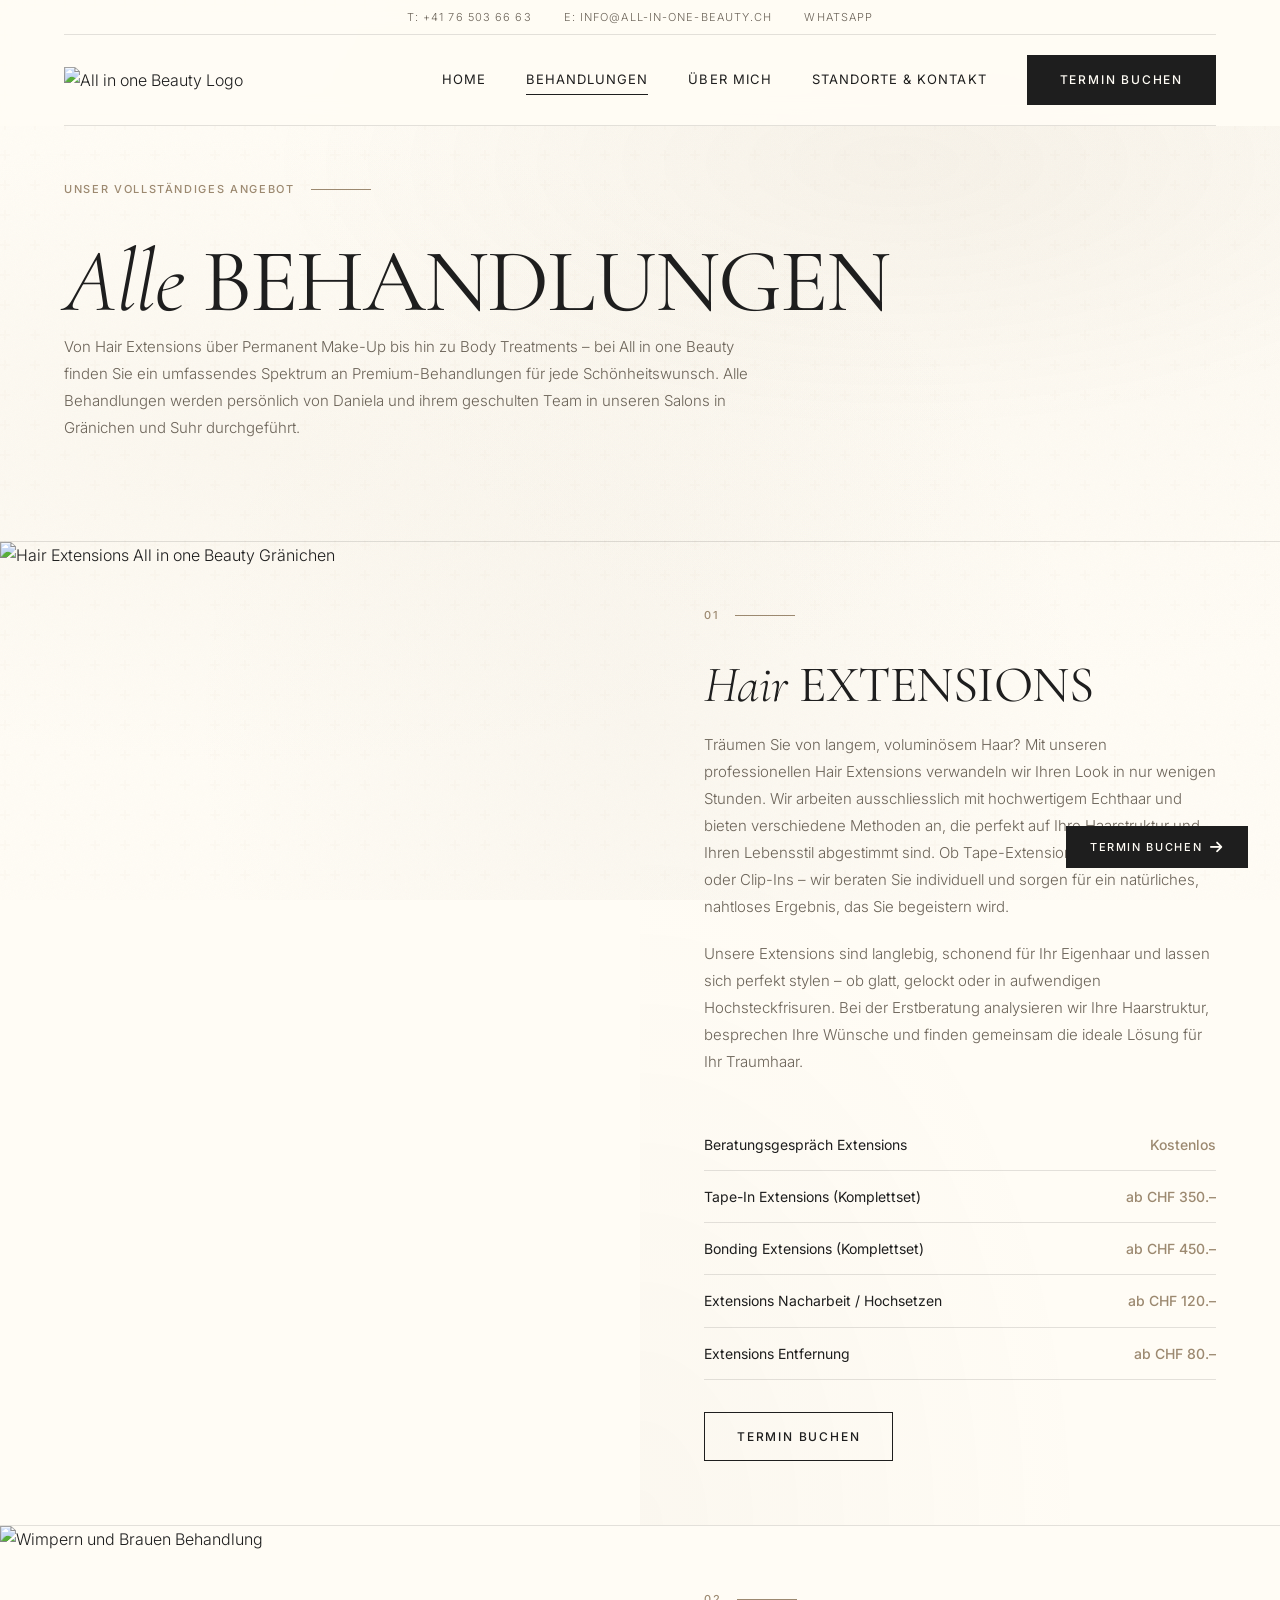
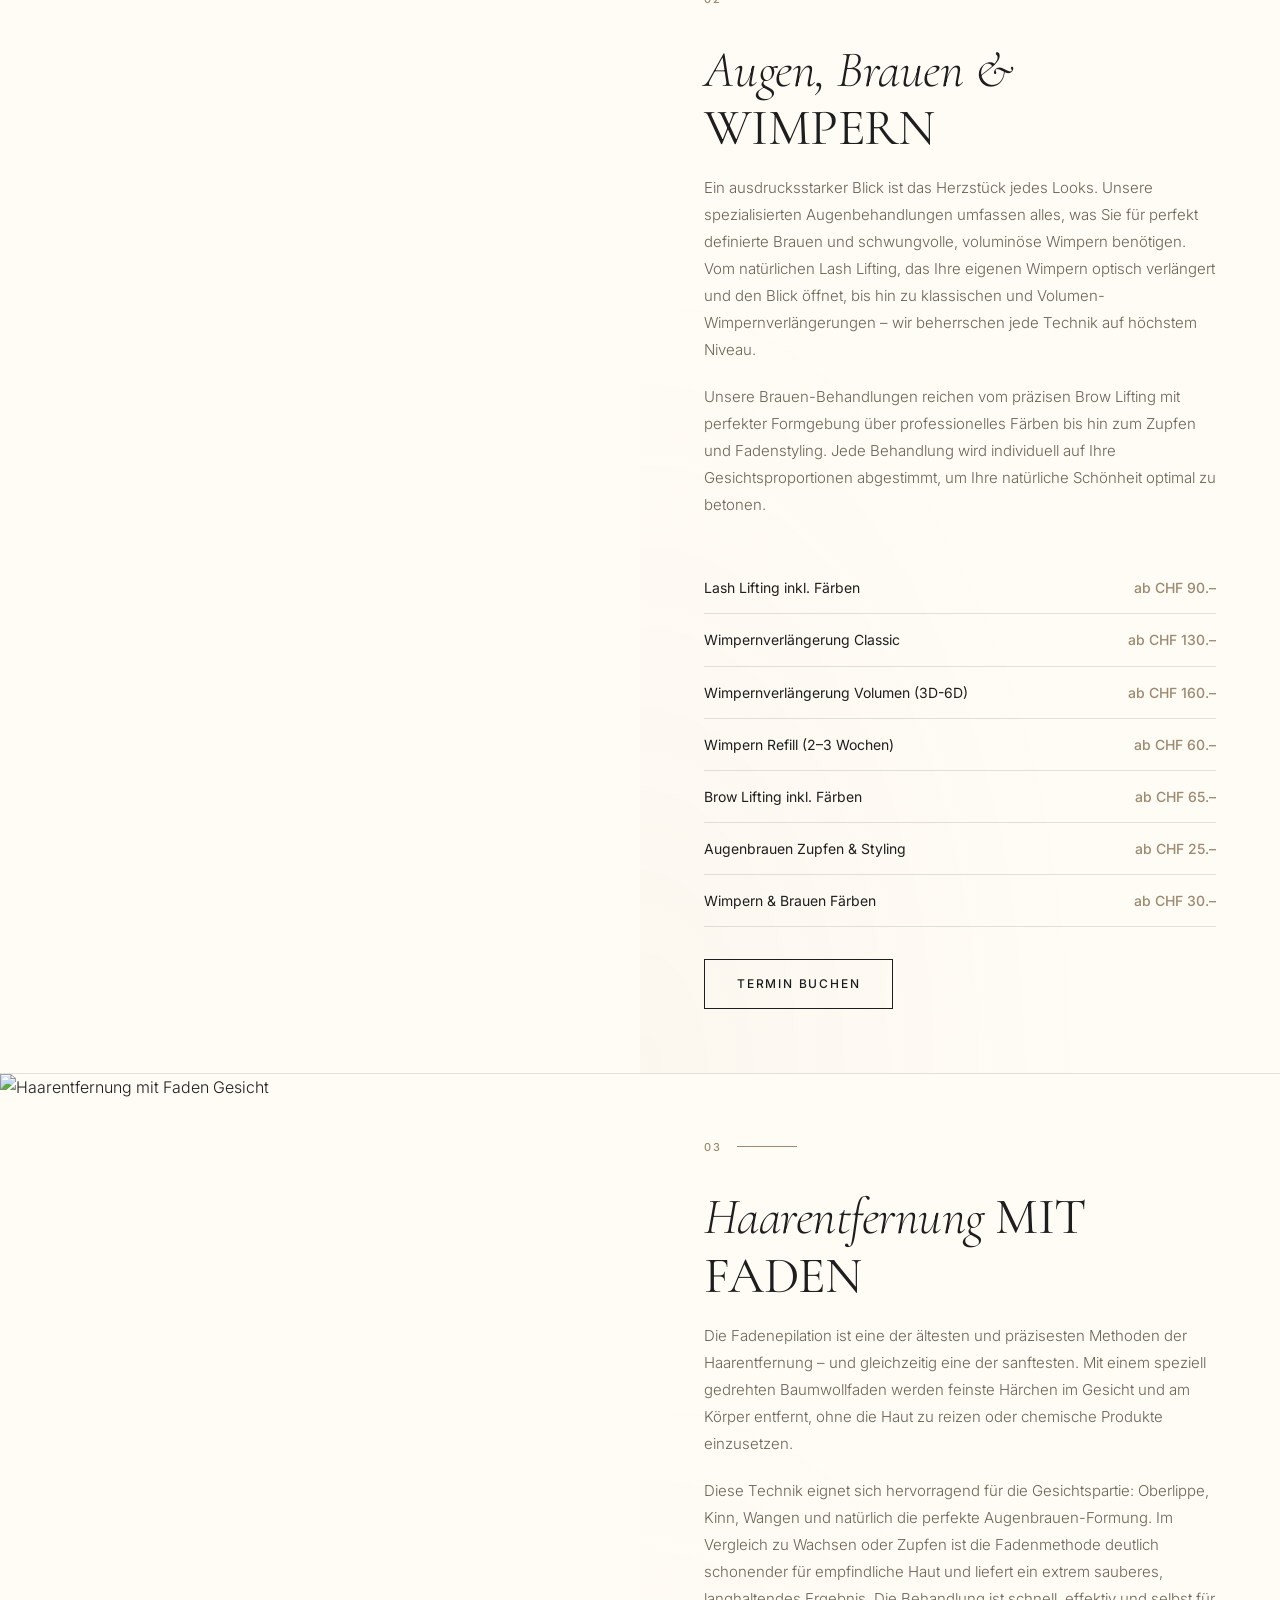
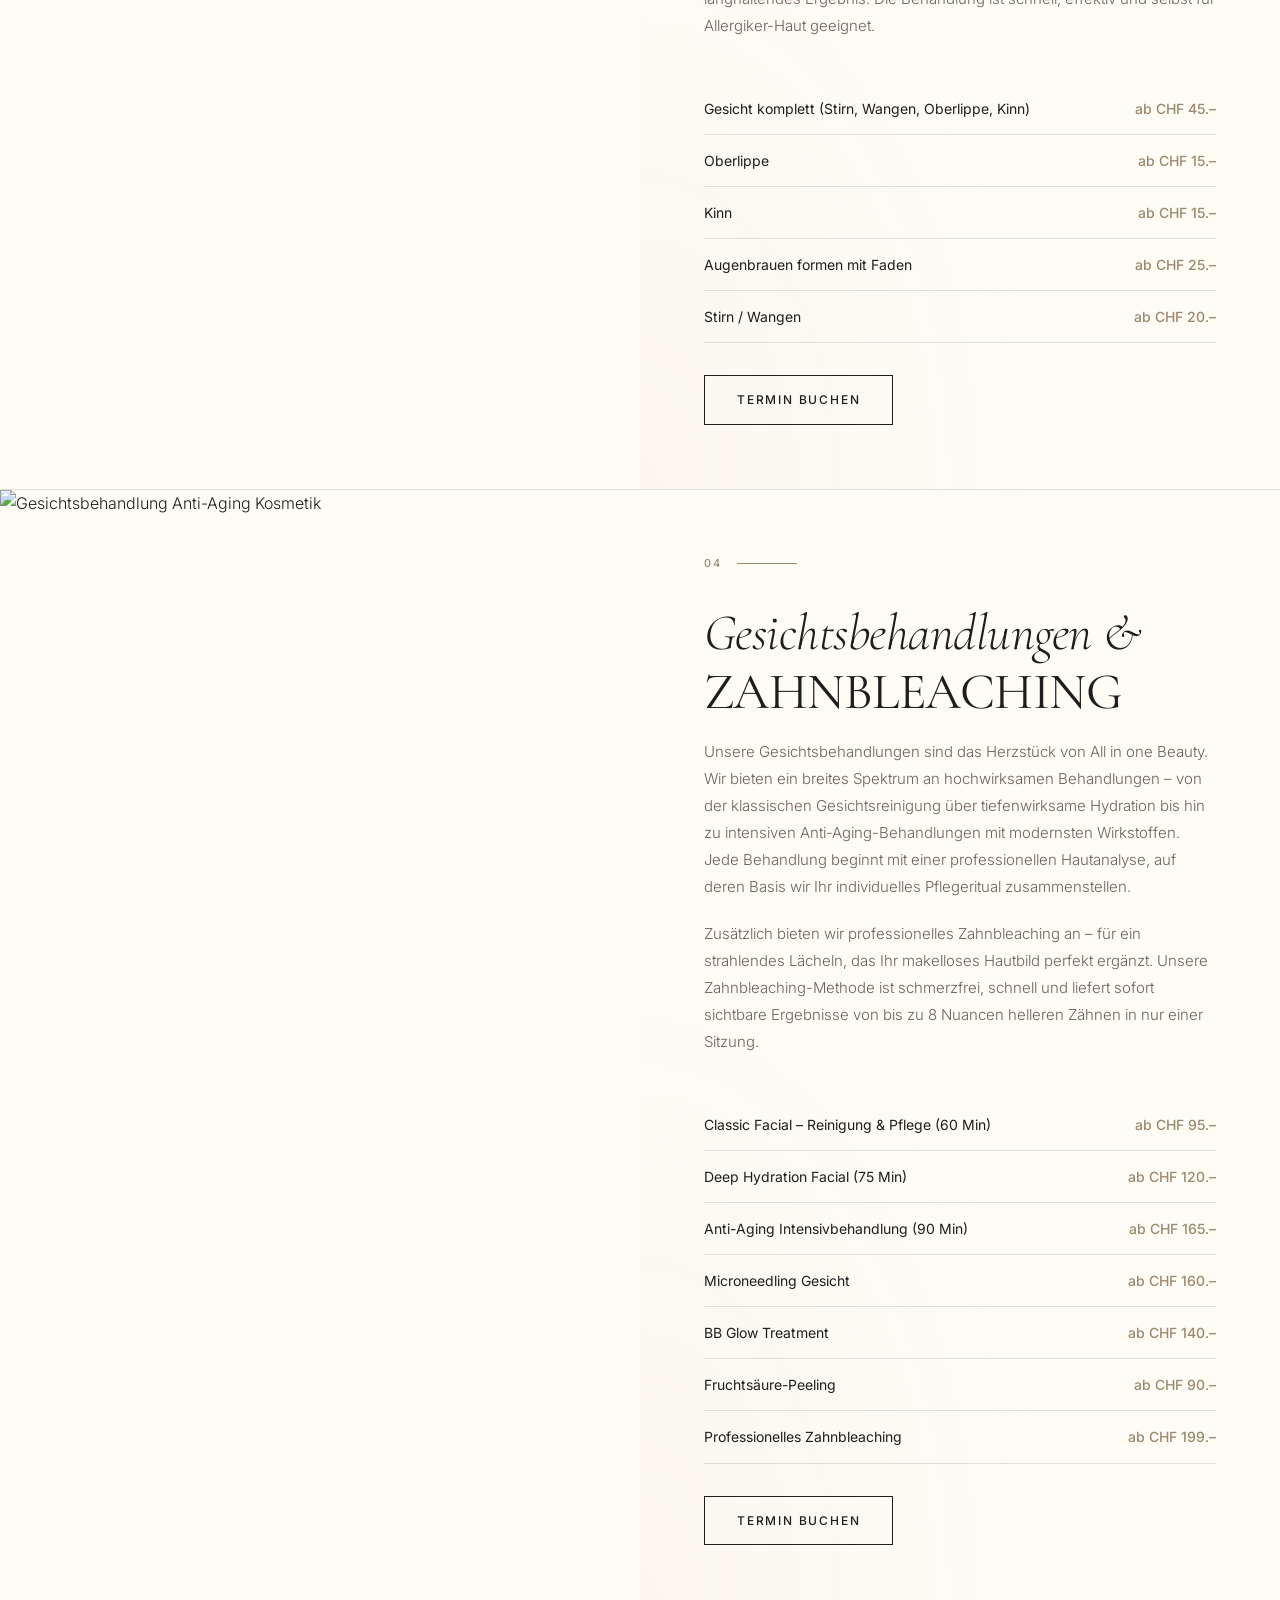
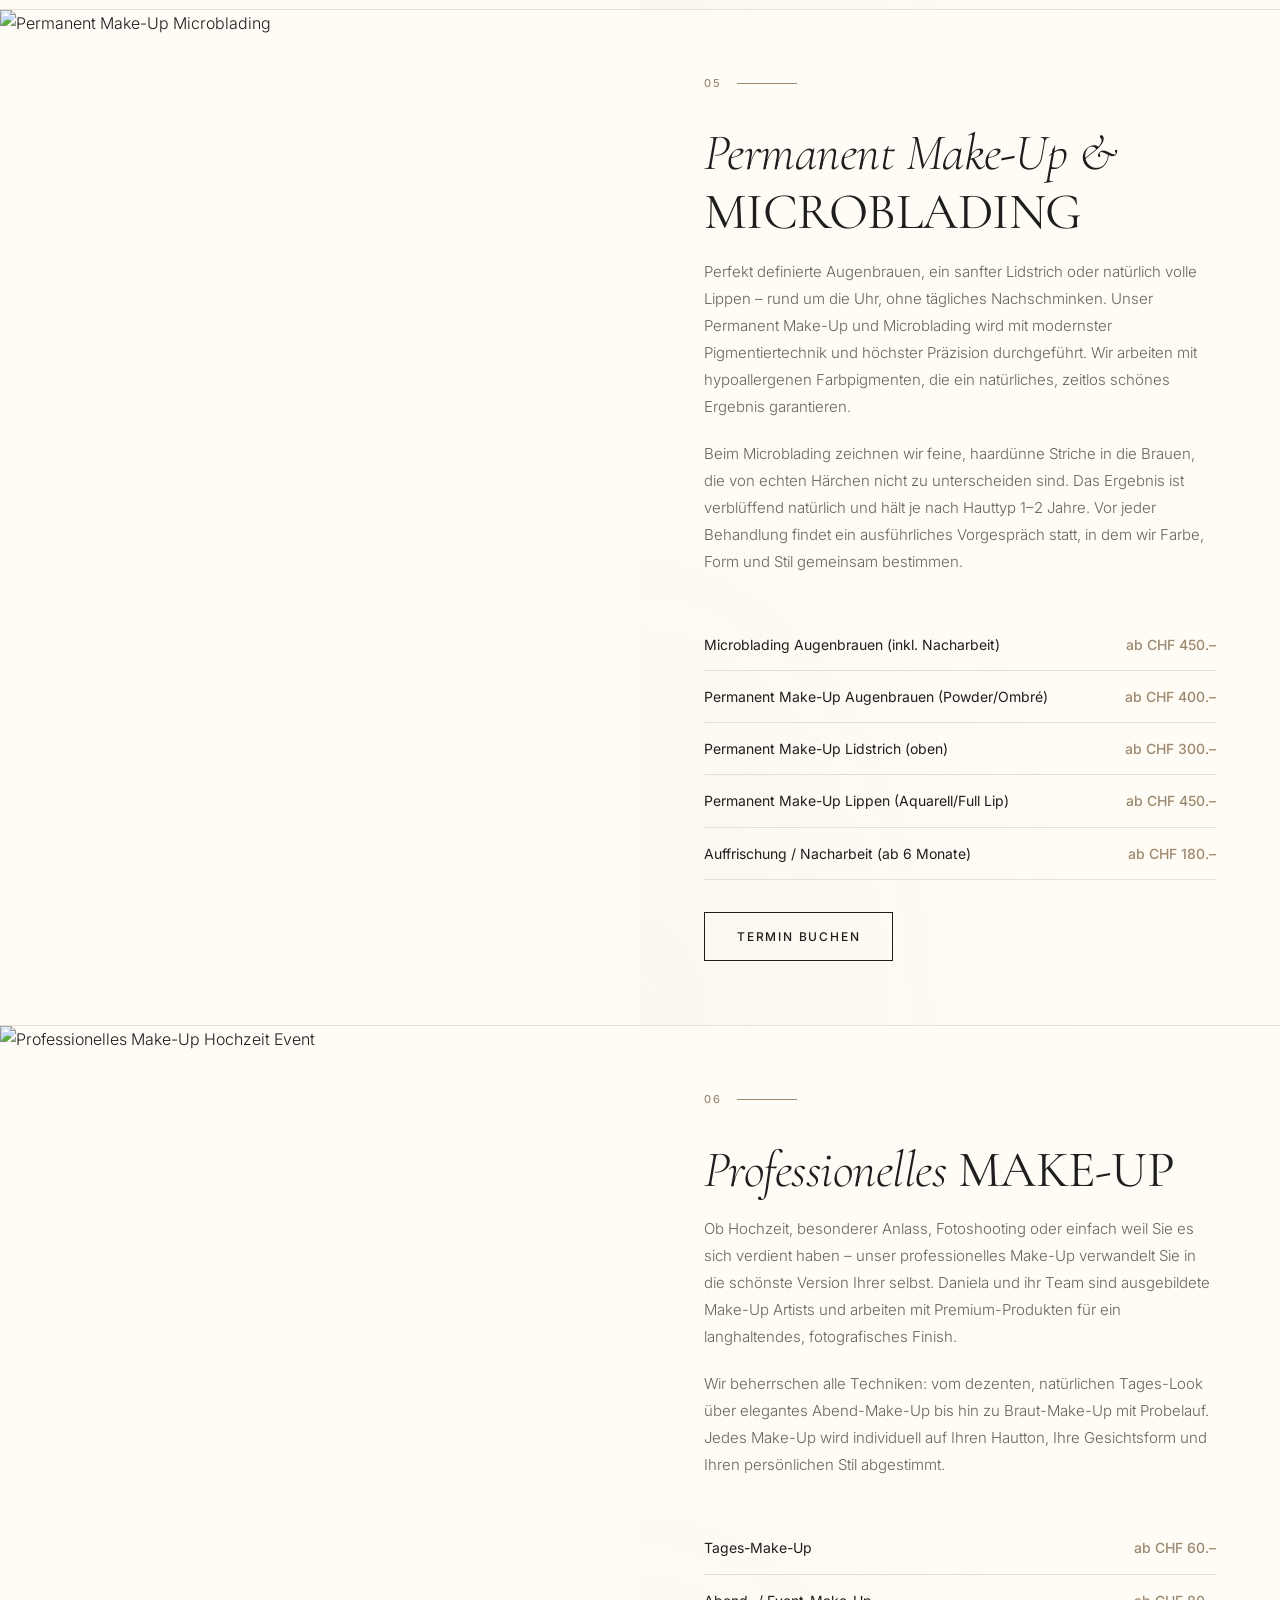
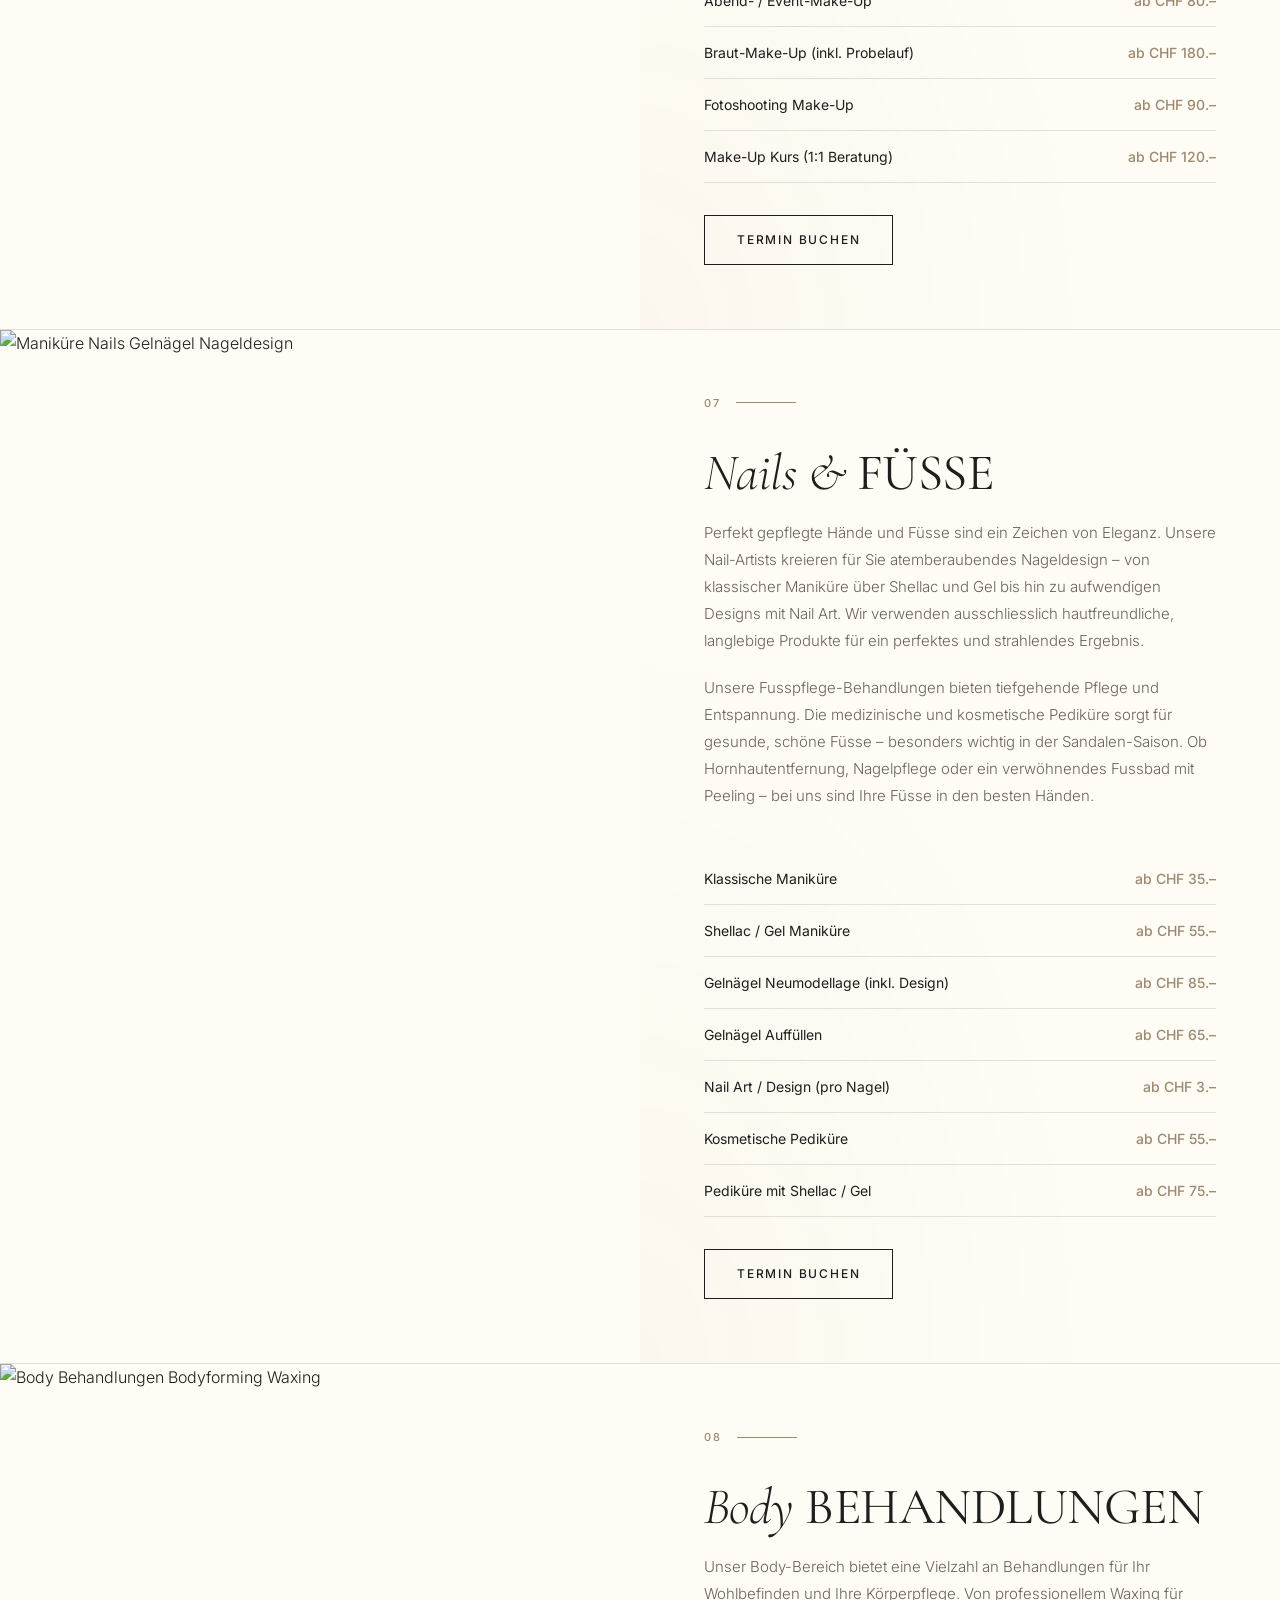
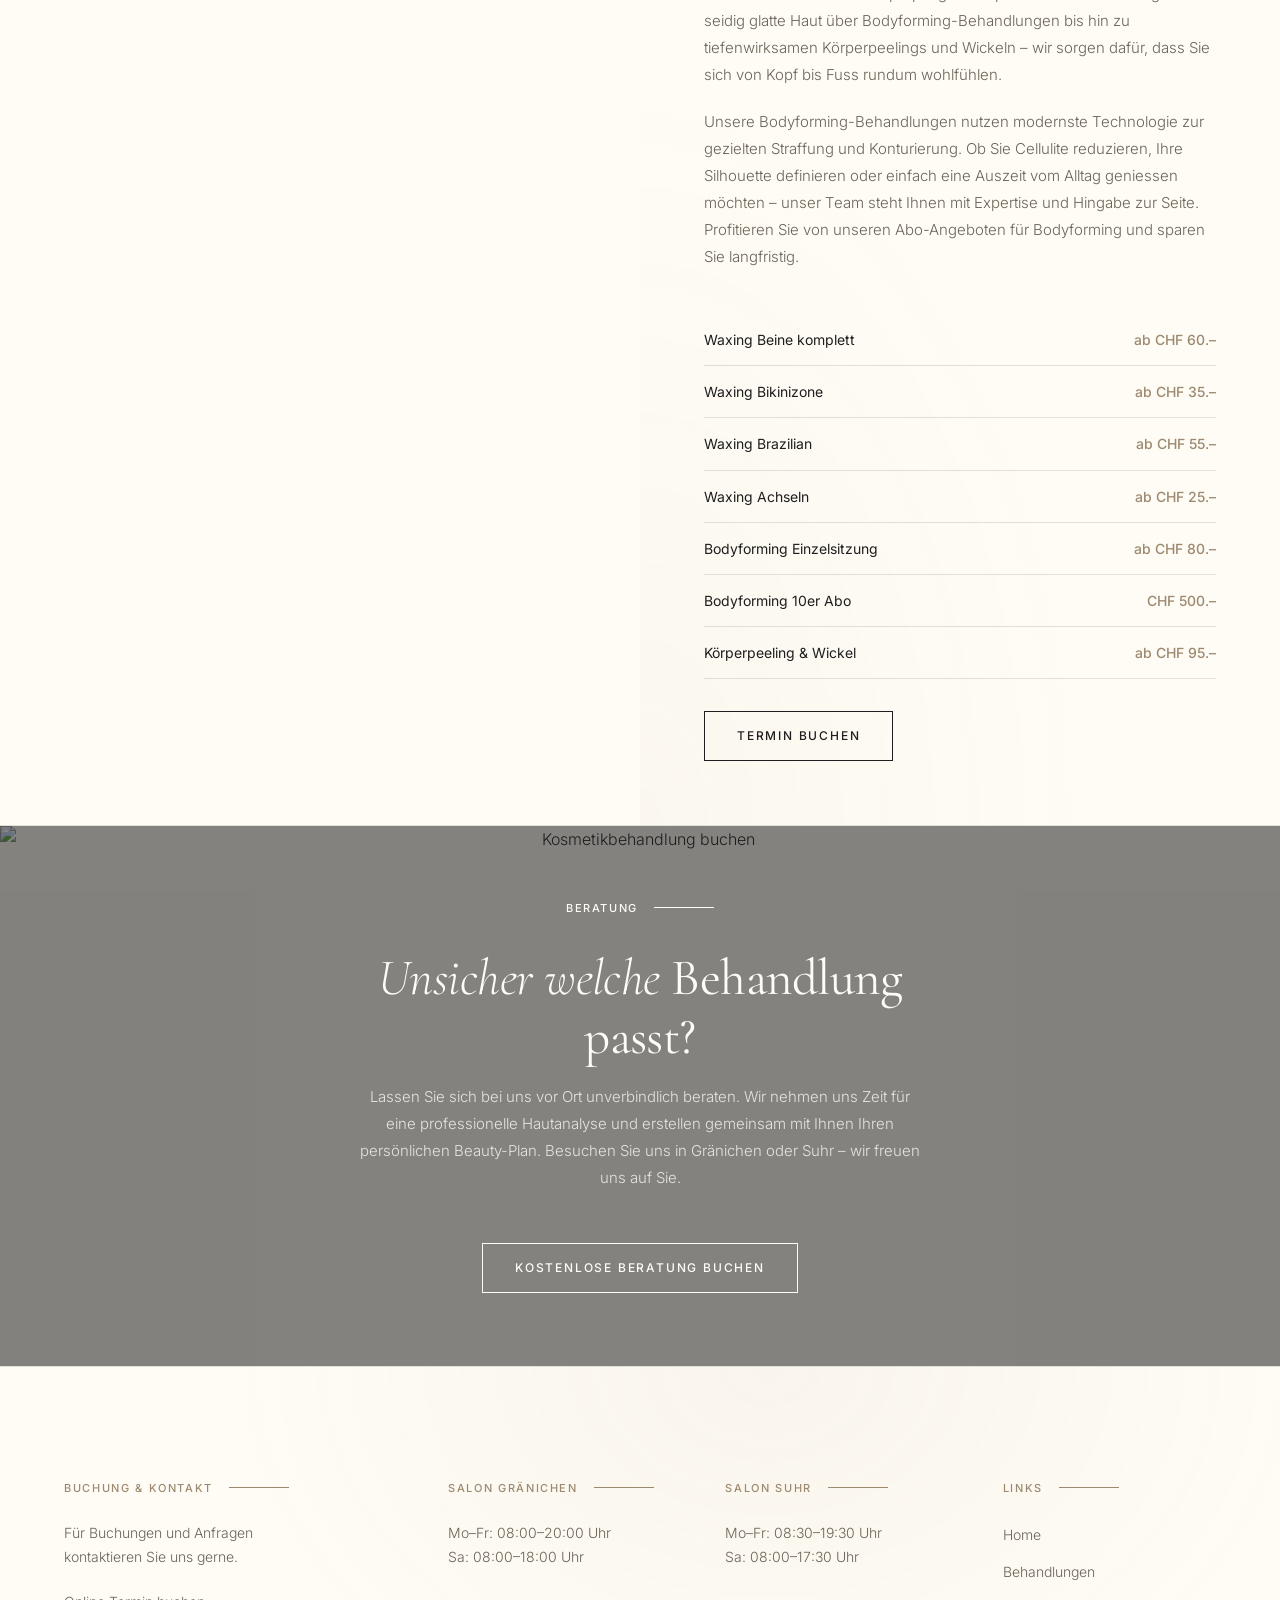
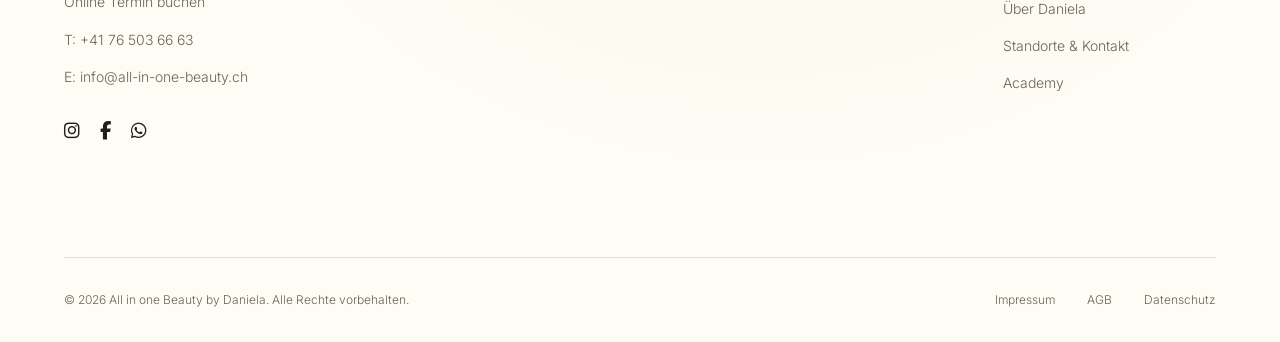
==== commit e9607cf6: "Major expansion: 8 treatment categories, background texture, stats, marquee, standort cards, full co" ====
--- a/behandlungen.html
+++ b/behandlungen.html
@@ -3,10 +3,10 @@
 <head>
     <meta charset="UTF-8">
     <meta name="viewport" content="width=device-width, initial-scale=1.0">
-    <title>Behandlungen | All in one Beauty – Premium Kosmetik Schweiz</title>
-    <meta name="description" content="Entdecken Sie unsere exklusiven Kosmetik-Behandlungen. Gesichtspflege, Anti-Aging, Microneedling, BB Glow, Wimpern und Brauen bei All in one Beauty.">
-    <meta property="og:title" content="Behandlungen | All in one Beauty">
-    <meta property="og:description" content="Exklusive Kosmetik-Behandlungen: Gesichtspflege, Anti-Aging, Microneedling, BB Glow, Wimpern & Brauen.">
+    <title>Behandlungen | All in one Beauty – Kosmetik, Nails, Extensions, Permanent Make-Up Gränichen & Suhr</title>
+    <meta name="description" content="Alle Behandlungen von All in one Beauty: Hair Extensions, Wimpern & Brauen, Haarentfernung mit Faden, Gesichtsbehandlungen, Zahnbleaching, Permanent Make-Up, Microblading, Make-Up, Nails, Fusspflege, Body Behandlungen. Salons in Gränichen und Suhr.">
+    <meta property="og:title" content="Behandlungen | All in one Beauty – Gränichen & Suhr">
+    <meta property="og:description" content="Entdecken Sie unser umfassendes Angebot: Hair Extensions, Wimpern, Permanent Make-Up, Gesichtsbehandlungen, Nails, Body Treatments und mehr.">
 
     <link rel="preconnect" href="https://fonts.googleapis.com">
     <link rel="preconnect" href="https://fonts.gstatic.com" crossorigin>
@@ -20,113 +20,258 @@
     <header class="header">
         <div class="page-padding">
             <div class="header-topbar">
+                <a href="tel:+41765036663">T: +41 76 503 66 63</a>
                 <a href="mailto:info@all-in-one-beauty.ch">E: info@all-in-one-beauty.ch</a>
-                <a href="https://wa.me/41000000000" target="_blank">WhatsApp: Jetzt schreiben</a>
+                <a href="https://wa.me/41765036663" target="_blank">WhatsApp</a>
             </div>
             <div class="container">
                 <div class="nav-container">
-                    <a href="index.html" class="logo">
-                        <img src="https://www.all-in-one-beauty.ch/wp-content/uploads/logo-neu-Kopie-1.png" alt="All in one Beauty Logo">
-                    </a>
+                    <a href="index.html" class="logo"><img src="https://www.all-in-one-beauty.ch/wp-content/uploads/logo-neu-Kopie-1.png" alt="All in one Beauty Logo"></a>
                     <button class="nav-toggle" aria-label="Menu öffnen"><span></span><span></span></button>
                     <nav class="nav-links">
                         <a href="index.html" class="nav-link">Home</a>
                         <a href="behandlungen.html" class="nav-link active">Behandlungen</a>
                         <a href="ueber-mich.html" class="nav-link">Über mich</a>
-                        <a href="kontakt.html" class="nav-link">Kontakt</a>
-                        <a href="kontakt.html" class="btn btn-filled">Termin Buchen</a>
+                        <a href="kontakt.html" class="nav-link">Standorte & Kontakt</a>
+                        <a href="https://allinone.hairlist.ch/" target="_blank" class="btn btn-filled">Termin Buchen</a>
                     </nav>
                 </div>
             </div>
         </div>
     </header>
 
-    <a href="kontakt.html" class="fab">Termin Buchen <i class="fa-solid fa-arrow-right"></i></a>
+    <a href="https://allinone.hairlist.ch/" target="_blank" class="fab">Termin Buchen <i class="fa-solid fa-arrow-right"></i></a>
 
     <!-- PAGE HEADER -->
     <section class="page-hero">
         <div class="page-padding">
             <div class="container fade-up">
-                <div class="signpost">
-                    <span class="signpost-text">Ihr Verwöhn-Menü</span>
-                    <div class="signpost-line"></div>
-                </div>
-                <h1><em>Signature</em><br><span class="caps">Behandlungen</span></h1>
-                <p style="max-width: 600px;">Tauchen Sie ein in eine Welt der Erholung. Unsere hochwirksamen Behandlungen sind individuell auf die Bedürfnisse Ihrer Haut abgestimmt.</p>
-            </div>
-        </div>
-    </section>
-
-    <!-- TREATMENT 1: Gesichtspflege & Anti-Aging -->
-    <section>
-        <div class="treatment-block fade-up">
-            <div class="treatment-img-col">
-                <img src="https://images.unsplash.com/photo-1616394584738-fc6e612e71b9?auto=format&fit=crop&q=80&w=900" alt="Gesichtsbehandlung All in one Beauty">
-            </div>
-            <div class="treatment-text-col">
-                <div class="signpost">
-                    <span class="signpost-text">01</span>
-                    <div class="signpost-line"></div>
-                </div>
-                <h2><em>Gesichtspflege &</em><br><span class="caps">Anti-Aging</span></h2>
-                <p>Die Basis wahrer Schönheit. Von der porentiefen Reinigung bis zur intensiven Faltenreduktion mit hochkonzentrierten Wirkstoffen und modernster Gerätemedizin. Wir nutzen ausschliesslich Premium-Produkte.</p>
-                <ul class="price-list">
-                    <li class="price-item"><span class="price-name">Classic Hydration Facial (60 Min)</span><span class="price-val">ab CHF 120.–</span></li>
-                    <li class="price-item"><span class="price-name">Deep Cleanse & Detox (75 Min)</span><span class="price-val">ab CHF 145.–</span></li>
-                    <li class="price-item"><span class="price-name">Premium Anti-Aging Complex (90 Min)</span><span class="price-val">ab CHF 180.–</span></li>
-                </ul>
-                <div style="margin-top: 2rem;">
-                    <a href="kontakt.html" class="btn">Termin anfragen</a>
-                </div>
-            </div>
-        </div>
-    </section>
-
-    <!-- TREATMENT 2: Microneedling & BB Glow -->
-    <section>
-        <div class="treatment-block fade-up">
-            <div class="treatment-img-col">
-                <img src="https://images.unsplash.com/photo-1570172619644-dfd03ed5d881?auto=format&fit=crop&q=80&w=900" alt="Microneedling & BB Glow">
-            </div>
-            <div class="treatment-text-col">
-                <div class="signpost">
-                    <span class="signpost-text">02</span>
-                    <div class="signpost-line"></div>
-                </div>
-                <h2><em>Microneedling &</em><br><span class="caps">BB Glow</span></h2>
-                <p>Revolutionäre Techniken für ein makelloses, strahlendes Hautbild. Mikroverletzungen stimulieren die Kollagenproduktion und reduzieren Narben, Pigmentflecken sowie feine Fältchen nachhaltig. Das BB Glow Treatment schenkt Ihrem Teint den ultimativen, natürlichen Glow.</p>
-                <ul class="price-list">
-                    <li class="price-item"><span class="price-name">Microneedling Gesicht & Hals</span><span class="price-val">ab CHF 160.–</span></li>
+                <div class="signpost"><span class="signpost-text">Unser vollständiges Angebot</span><div class="signpost-line"></div></div>
+                <h1><em>Alle</em> <span class="caps">Behandlungen</span></h1>
+                <p style="max-width: 700px;">Von Hair Extensions über Permanent Make-Up bis hin zu Body Treatments – bei All in one Beauty finden Sie ein umfassendes Spektrum an Premium-Behandlungen für jede Schönheitswunsch. Alle Behandlungen werden persönlich von Daniela und ihrem geschulten Team in unseren Salons in Gränichen und Suhr durchgeführt.</p>
+            </div>
+        </div>
+    </section>
+
+    <!-- ============================== -->
+    <!-- 01 — HAIR EXTENSIONS           -->
+    <!-- ============================== -->
+    <section>
+        <div class="treatment-block fade-up">
+            <div class="treatment-img-col">
+                <img src="https://images.unsplash.com/photo-1522337360788-8b13dee7a37e?auto=format&fit=crop&q=80&w=900" alt="Hair Extensions All in one Beauty Gränichen">
+            </div>
+            <div class="treatment-text-col">
+                <div class="signpost"><span class="signpost-text">01</span><div class="signpost-line"></div></div>
+                <h2><em>Hair</em> <span class="caps">Extensions</span></h2>
+                <p>Träumen Sie von langem, voluminösem Haar? Mit unseren professionellen Hair Extensions verwandeln wir Ihren Look in nur wenigen Stunden. Wir arbeiten ausschliesslich mit hochwertigem Echthaar und bieten verschiedene Methoden an, die perfekt auf Ihre Haarstruktur und Ihren Lebensstil abgestimmt sind. Ob Tape-Extensions, Bonding-Methode oder Clip-Ins – wir beraten Sie individuell und sorgen für ein natürliches, nahtloses Ergebnis, das Sie begeistern wird.</p>
+                <p>Unsere Extensions sind langlebig, schonend für Ihr Eigenhaar und lassen sich perfekt stylen – ob glatt, gelockt oder in aufwendigen Hochsteckfrisuren. Bei der Erstberatung analysieren wir Ihre Haarstruktur, besprechen Ihre Wünsche und finden gemeinsam die ideale Lösung für Ihr Traumhaar.</p>
+                <ul class="price-list">
+                    <li class="price-item"><span class="price-name">Beratungsgespräch Extensions</span><span class="price-val">Kostenlos</span></li>
+                    <li class="price-item"><span class="price-name">Tape-In Extensions (Komplettset)</span><span class="price-val">ab CHF 350.–</span></li>
+                    <li class="price-item"><span class="price-name">Bonding Extensions (Komplettset)</span><span class="price-val">ab CHF 450.–</span></li>
+                    <li class="price-item"><span class="price-name">Extensions Nacharbeit / Hochsetzen</span><span class="price-val">ab CHF 120.–</span></li>
+                    <li class="price-item"><span class="price-name">Extensions Entfernung</span><span class="price-val">ab CHF 80.–</span></li>
+                </ul>
+                <div style="margin-top: 2rem;">
+                    <a href="https://allinone.hairlist.ch/" target="_blank" class="btn">Termin buchen</a>
+                </div>
+            </div>
+        </div>
+    </section>
+
+    <!-- ============================== -->
+    <!-- 02 — AUGEN, BRAUEN & WIMPERN   -->
+    <!-- ============================== -->
+    <section>
+        <div class="treatment-block fade-up">
+            <div class="treatment-img-col">
+                <img src="https://images.unsplash.com/photo-1512496015851-a1fbcf69d39e?auto=format&fit=crop&q=80&w=900" alt="Wimpern und Brauen Behandlung">
+            </div>
+            <div class="treatment-text-col">
+                <div class="signpost"><span class="signpost-text">02</span><div class="signpost-line"></div></div>
+                <h2><em>Augen, Brauen &</em> <span class="caps">Wimpern</span></h2>
+                <p>Ein ausdrucksstarker Blick ist das Herzstück jedes Looks. Unsere spezialisierten Augenbehandlungen umfassen alles, was Sie für perfekt definierte Brauen und schwungvolle, voluminöse Wimpern benötigen. Vom natürlichen Lash Lifting, das Ihre eigenen Wimpern optisch verlängert und den Blick öffnet, bis hin zu klassischen und Volumen-Wimpernverlängerungen – wir beherrschen jede Technik auf höchstem Niveau.</p>
+                <p>Unsere Brauen-Behandlungen reichen vom präzisen Brow Lifting mit perfekter Formgebung über professionelles Färben bis hin zum Zupfen und Fadenstyling. Jede Behandlung wird individuell auf Ihre Gesichtsproportionen abgestimmt, um Ihre natürliche Schönheit optimal zu betonen.</p>
+                <ul class="price-list">
+                    <li class="price-item"><span class="price-name">Lash Lifting inkl. Färben</span><span class="price-val">ab CHF 90.–</span></li>
+                    <li class="price-item"><span class="price-name">Wimpernverlängerung Classic</span><span class="price-val">ab CHF 130.–</span></li>
+                    <li class="price-item"><span class="price-name">Wimpernverlängerung Volumen (3D-6D)</span><span class="price-val">ab CHF 160.–</span></li>
+                    <li class="price-item"><span class="price-name">Wimpern Refill (2–3 Wochen)</span><span class="price-val">ab CHF 60.–</span></li>
+                    <li class="price-item"><span class="price-name">Brow Lifting inkl. Färben</span><span class="price-val">ab CHF 65.–</span></li>
+                    <li class="price-item"><span class="price-name">Augenbrauen Zupfen & Styling</span><span class="price-val">ab CHF 25.–</span></li>
+                    <li class="price-item"><span class="price-name">Wimpern & Brauen Färben</span><span class="price-val">ab CHF 30.–</span></li>
+                </ul>
+                <div style="margin-top: 2rem;">
+                    <a href="https://allinone.hairlist.ch/" target="_blank" class="btn">Termin buchen</a>
+                </div>
+            </div>
+        </div>
+    </section>
+
+    <!-- ============================== -->
+    <!-- 03 — HAARENTFERNUNG MIT FADEN  -->
+    <!-- ============================== -->
+    <section>
+        <div class="treatment-block fade-up">
+            <div class="treatment-img-col">
+                <img src="https://images.unsplash.com/photo-1616394584738-fc6e612e71b9?auto=format&fit=crop&q=80&w=900" alt="Haarentfernung mit Faden Gesicht">
+            </div>
+            <div class="treatment-text-col">
+                <div class="signpost"><span class="signpost-text">03</span><div class="signpost-line"></div></div>
+                <h2><em>Haarentfernung</em> <span class="caps">mit Faden</span></h2>
+                <p>Die Fadenepilation ist eine der ältesten und präzisesten Methoden der Haarentfernung – und gleichzeitig eine der sanftesten. Mit einem speziell gedrehten Baumwollfaden werden feinste Härchen im Gesicht und am Körper entfernt, ohne die Haut zu reizen oder chemische Produkte einzusetzen.</p>
+                <p>Diese Technik eignet sich hervorragend für die Gesichtspartie: Oberlippe, Kinn, Wangen und natürlich die perfekte Augenbrauen-Formung. Im Vergleich zu Wachsen oder Zupfen ist die Fadenmethode deutlich schonender für empfindliche Haut und liefert ein extrem sauberes, langhaltendes Ergebnis. Die Behandlung ist schnell, effektiv und selbst für Allergiker-Haut geeignet.</p>
+                <ul class="price-list">
+                    <li class="price-item"><span class="price-name">Gesicht komplett (Stirn, Wangen, Oberlippe, Kinn)</span><span class="price-val">ab CHF 45.–</span></li>
+                    <li class="price-item"><span class="price-name">Oberlippe</span><span class="price-val">ab CHF 15.–</span></li>
+                    <li class="price-item"><span class="price-name">Kinn</span><span class="price-val">ab CHF 15.–</span></li>
+                    <li class="price-item"><span class="price-name">Augenbrauen formen mit Faden</span><span class="price-val">ab CHF 25.–</span></li>
+                    <li class="price-item"><span class="price-name">Stirn / Wangen</span><span class="price-val">ab CHF 20.–</span></li>
+                </ul>
+                <div style="margin-top: 2rem;">
+                    <a href="https://allinone.hairlist.ch/" target="_blank" class="btn">Termin buchen</a>
+                </div>
+            </div>
+        </div>
+    </section>
+
+    <!-- ============================== -->
+    <!-- 04 — GESICHTSBEHANDLUNGEN & ZAHNBLEACHING -->
+    <!-- ============================== -->
+    <section>
+        <div class="treatment-block fade-up">
+            <div class="treatment-img-col">
+                <img src="https://images.unsplash.com/photo-1570172619644-dfd03ed5d881?auto=format&fit=crop&q=80&w=900" alt="Gesichtsbehandlung Anti-Aging Kosmetik">
+            </div>
+            <div class="treatment-text-col">
+                <div class="signpost"><span class="signpost-text">04</span><div class="signpost-line"></div></div>
+                <h2><em>Gesichtsbehandlungen &</em> <span class="caps">Zahnbleaching</span></h2>
+                <p>Unsere Gesichtsbehandlungen sind das Herzstück von All in one Beauty. Wir bieten ein breites Spektrum an hochwirksamen Behandlungen – von der klassischen Gesichtsreinigung über tiefenwirksame Hydration bis hin zu intensiven Anti-Aging-Behandlungen mit modernsten Wirkstoffen. Jede Behandlung beginnt mit einer professionellen Hautanalyse, auf deren Basis wir Ihr individuelles Pflegeritual zusammenstellen.</p>
+                <p>Zusätzlich bieten wir professionelles Zahnbleaching an – für ein strahlendes Lächeln, das Ihr makelloses Hautbild perfekt ergänzt. Unsere Zahnbleaching-Methode ist schmerzfrei, schnell und liefert sofort sichtbare Ergebnisse von bis zu 8 Nuancen helleren Zähnen in nur einer Sitzung.</p>
+                <ul class="price-list">
+                    <li class="price-item"><span class="price-name">Classic Facial – Reinigung & Pflege (60 Min)</span><span class="price-val">ab CHF 95.–</span></li>
+                    <li class="price-item"><span class="price-name">Deep Hydration Facial (75 Min)</span><span class="price-val">ab CHF 120.–</span></li>
+                    <li class="price-item"><span class="price-name">Anti-Aging Intensivbehandlung (90 Min)</span><span class="price-val">ab CHF 165.–</span></li>
+                    <li class="price-item"><span class="price-name">Microneedling Gesicht</span><span class="price-val">ab CHF 160.–</span></li>
                     <li class="price-item"><span class="price-name">BB Glow Treatment</span><span class="price-val">ab CHF 140.–</span></li>
-                    <li class="price-item"><span class="price-name">Kombi: Needling + BB Glow</span><span class="price-val">ab CHF 250.–</span></li>
-                </ul>
-                <div style="margin-top: 2rem;">
-                    <a href="kontakt.html" class="btn">Termin anfragen</a>
-                </div>
-            </div>
-        </div>
-    </section>
-
-    <!-- TREATMENT 3: Lashes & Brows -->
-    <section>
-        <div class="treatment-block fade-up">
-            <div class="treatment-img-col">
-                <img src="https://images.unsplash.com/photo-1512496015851-a1fbcf69d39e?auto=format&fit=crop&q=80&w=900" alt="Wimpern und Brauen">
-            </div>
-            <div class="treatment-text-col">
-                <div class="signpost">
-                    <span class="signpost-text">03</span>
-                    <div class="signpost-line"></div>
-                </div>
-                <h2><em>Lashes &</em><br><span class="caps">Brows</span></h2>
-                <p>Ein ausdrucksstarker, faszinierend definierter Blick – ganz ohne tägliches Schminken. Vom natürlichen Lash-Lifting bis zur voluminösen Wimpernverlängerung und perfekt geformten Brauen. Für den Wow-Effekt bei jedem Blick.</p>
-                <ul class="price-list">
-                    <li class="price-item"><span class="price-name">Lash Lifting inkl. Färben</span><span class="price-val">ab CHF 90.–</span></li>
-                    <li class="price-item"><span class="price-name">Brow Lifting & Styling</span><span class="price-val">ab CHF 80.–</span></li>
-                    <li class="price-item"><span class="price-name">Wimpernverlängerung (Classic/Volumen)</span><span class="price-val">ab CHF 130.–</span></li>
-                </ul>
-                <div style="margin-top: 2rem;">
-                    <a href="kontakt.html" class="btn">Termin anfragen</a>
+                    <li class="price-item"><span class="price-name">Fruchtsäure-Peeling</span><span class="price-val">ab CHF 90.–</span></li>
+                    <li class="price-item"><span class="price-name">Professionelles Zahnbleaching</span><span class="price-val">ab CHF 199.–</span></li>
+                </ul>
+                <div style="margin-top: 2rem;">
+                    <a href="https://allinone.hairlist.ch/" target="_blank" class="btn">Termin buchen</a>
+                </div>
+            </div>
+        </div>
+    </section>
+
+    <!-- ============================== -->
+    <!-- 05 — PERMANENT MAKE-UP & MICROBLADING -->
+    <!-- ============================== -->
+    <section>
+        <div class="treatment-block fade-up">
+            <div class="treatment-img-col">
+                <img src="https://images.unsplash.com/photo-1588006173527-b3cff9a820e4?auto=format&fit=crop&q=80&w=900" alt="Permanent Make-Up Microblading">
+            </div>
+            <div class="treatment-text-col">
+                <div class="signpost"><span class="signpost-text">05</span><div class="signpost-line"></div></div>
+                <h2><em>Permanent Make-Up &</em> <span class="caps">Microblading</span></h2>
+                <p>Perfekt definierte Augenbrauen, ein sanfter Lidstrich oder natürlich volle Lippen – rund um die Uhr, ohne tägliches Nachschminken. Unser Permanent Make-Up und Microblading wird mit modernster Pigmentiertechnik und höchster Präzision durchgeführt. Wir arbeiten mit hypoallergenen Farbpigmenten, die ein natürliches, zeitlos schönes Ergebnis garantieren.</p>
+                <p>Beim Microblading zeichnen wir feine, haardünne Striche in die Brauen, die von echten Härchen nicht zu unterscheiden sind. Das Ergebnis ist verblüffend natürlich und hält je nach Hauttyp 1–2 Jahre. Vor jeder Behandlung findet ein ausführliches Vorgespräch statt, in dem wir Farbe, Form und Stil gemeinsam bestimmen.</p>
+                <ul class="price-list">
+                    <li class="price-item"><span class="price-name">Microblading Augenbrauen (inkl. Nacharbeit)</span><span class="price-val">ab CHF 450.–</span></li>
+                    <li class="price-item"><span class="price-name">Permanent Make-Up Augenbrauen (Powder/Ombré)</span><span class="price-val">ab CHF 400.–</span></li>
+                    <li class="price-item"><span class="price-name">Permanent Make-Up Lidstrich (oben)</span><span class="price-val">ab CHF 300.–</span></li>
+                    <li class="price-item"><span class="price-name">Permanent Make-Up Lippen (Aquarell/Full Lip)</span><span class="price-val">ab CHF 450.–</span></li>
+                    <li class="price-item"><span class="price-name">Auffrischung / Nacharbeit (ab 6 Monate)</span><span class="price-val">ab CHF 180.–</span></li>
+                </ul>
+                <div style="margin-top: 2rem;">
+                    <a href="https://allinone.hairlist.ch/" target="_blank" class="btn">Termin buchen</a>
+                </div>
+            </div>
+        </div>
+    </section>
+
+    <!-- ============================== -->
+    <!-- 06 — MAKE-UP                   -->
+    <!-- ============================== -->
+    <section>
+        <div class="treatment-block fade-up">
+            <div class="treatment-img-col">
+                <img src="https://images.unsplash.com/photo-1487412947147-5cebf100ffc2?auto=format&fit=crop&q=80&w=900" alt="Professionelles Make-Up Hochzeit Event">
+            </div>
+            <div class="treatment-text-col">
+                <div class="signpost"><span class="signpost-text">06</span><div class="signpost-line"></div></div>
+                <h2><em>Professionelles</em> <span class="caps">Make-Up</span></h2>
+                <p>Ob Hochzeit, besonderer Anlass, Fotoshooting oder einfach weil Sie es sich verdient haben – unser professionelles Make-Up verwandelt Sie in die schönste Version Ihrer selbst. Daniela und ihr Team sind ausgebildete Make-Up Artists und arbeiten mit Premium-Produkten für ein langhaltendes, fotografisches Finish.</p>
+                <p>Wir beherrschen alle Techniken: vom dezenten, natürlichen Tages-Look über elegantes Abend-Make-Up bis hin zu Braut-Make-Up mit Probelauf. Jedes Make-Up wird individuell auf Ihren Hautton, Ihre Gesichtsform und Ihren persönlichen Stil abgestimmt.</p>
+                <ul class="price-list">
+                    <li class="price-item"><span class="price-name">Tages-Make-Up</span><span class="price-val">ab CHF 60.–</span></li>
+                    <li class="price-item"><span class="price-name">Abend- / Event-Make-Up</span><span class="price-val">ab CHF 80.–</span></li>
+                    <li class="price-item"><span class="price-name">Braut-Make-Up (inkl. Probelauf)</span><span class="price-val">ab CHF 180.–</span></li>
+                    <li class="price-item"><span class="price-name">Fotoshooting Make-Up</span><span class="price-val">ab CHF 90.–</span></li>
+                    <li class="price-item"><span class="price-name">Make-Up Kurs (1:1 Beratung)</span><span class="price-val">ab CHF 120.–</span></li>
+                </ul>
+                <div style="margin-top: 2rem;">
+                    <a href="https://allinone.hairlist.ch/" target="_blank" class="btn">Termin buchen</a>
+                </div>
+            </div>
+        </div>
+    </section>
+
+    <!-- ============================== -->
+    <!-- 07 — NAILS UND FÜSSE           -->
+    <!-- ============================== -->
+    <section>
+        <div class="treatment-block fade-up">
+            <div class="treatment-img-col">
+                <img src="https://images.unsplash.com/photo-1604654894610-df63bc536371?auto=format&fit=crop&q=80&w=900" alt="Maniküre Nails Gelnägel Nageldesign">
+            </div>
+            <div class="treatment-text-col">
+                <div class="signpost"><span class="signpost-text">07</span><div class="signpost-line"></div></div>
+                <h2><em>Nails &</em> <span class="caps">Füsse</span></h2>
+                <p>Perfekt gepflegte Hände und Füsse sind ein Zeichen von Eleganz. Unsere Nail-Artists kreieren für Sie atemberaubendes Nageldesign – von klassischer Maniküre über Shellac und Gel bis hin zu aufwendigen Designs mit Nail Art. Wir verwenden ausschliesslich hautfreundliche, langlebige Produkte für ein perfektes und strahlendes Ergebnis.</p>
+                <p>Unsere Fusspflege-Behandlungen bieten tiefgehende Pflege und Entspannung. Die medizinische und kosmetische Pediküre sorgt für gesunde, schöne Füsse – besonders wichtig in der Sandalen-Saison. Ob Hornhautentfernung, Nagelpflege oder ein verwöhnendes Fussbad mit Peeling – bei uns sind Ihre Füsse in den besten Händen.</p>
+                <ul class="price-list">
+                    <li class="price-item"><span class="price-name">Klassische Maniküre</span><span class="price-val">ab CHF 35.–</span></li>
+                    <li class="price-item"><span class="price-name">Shellac / Gel Maniküre</span><span class="price-val">ab CHF 55.–</span></li>
+                    <li class="price-item"><span class="price-name">Gelnägel Neumodellage (inkl. Design)</span><span class="price-val">ab CHF 85.–</span></li>
+                    <li class="price-item"><span class="price-name">Gelnägel Auffüllen</span><span class="price-val">ab CHF 65.–</span></li>
+                    <li class="price-item"><span class="price-name">Nail Art / Design (pro Nagel)</span><span class="price-val">ab CHF 3.–</span></li>
+                    <li class="price-item"><span class="price-name">Kosmetische Pediküre</span><span class="price-val">ab CHF 55.–</span></li>
+                    <li class="price-item"><span class="price-name">Pediküre mit Shellac / Gel</span><span class="price-val">ab CHF 75.–</span></li>
+                </ul>
+                <div style="margin-top: 2rem;">
+                    <a href="https://allinone.hairlist.ch/" target="_blank" class="btn">Termin buchen</a>
+                </div>
+            </div>
+        </div>
+    </section>
+
+    <!-- ============================== -->
+    <!-- 08 — BODY BEHANDLUNGEN         -->
+    <!-- ============================== -->
+    <section>
+        <div class="treatment-block fade-up">
+            <div class="treatment-img-col">
+                <img src="https://images.unsplash.com/photo-1544161515-4ab6ce6db874?auto=format&fit=crop&q=80&w=900" alt="Body Behandlungen Bodyforming Waxing">
+            </div>
+            <div class="treatment-text-col">
+                <div class="signpost"><span class="signpost-text">08</span><div class="signpost-line"></div></div>
+                <h2><em>Body</em> <span class="caps">Behandlungen</span></h2>
+                <p>Unser Body-Bereich bietet eine Vielzahl an Behandlungen für Ihr Wohlbefinden und Ihre Körperpflege. Von professionellem Waxing für seidig glatte Haut über Bodyforming-Behandlungen bis hin zu tiefenwirksamen Körperpeelings und Wickeln – wir sorgen dafür, dass Sie sich von Kopf bis Fuss rundum wohlfühlen.</p>
+                <p>Unsere Bodyforming-Behandlungen nutzen modernste Technologie zur gezielten Straffung und Konturierung. Ob Sie Cellulite reduzieren, Ihre Silhouette definieren oder einfach eine Auszeit vom Alltag geniessen möchten – unser Team steht Ihnen mit Expertise und Hingabe zur Seite. Profitieren Sie von unseren Abo-Angeboten für Bodyforming und sparen Sie langfristig.</p>
+                <ul class="price-list">
+                    <li class="price-item"><span class="price-name">Waxing Beine komplett</span><span class="price-val">ab CHF 60.–</span></li>
+                    <li class="price-item"><span class="price-name">Waxing Bikinizone</span><span class="price-val">ab CHF 35.–</span></li>
+                    <li class="price-item"><span class="price-name">Waxing Brazilian</span><span class="price-val">ab CHF 55.–</span></li>
+                    <li class="price-item"><span class="price-name">Waxing Achseln</span><span class="price-val">ab CHF 25.–</span></li>
+                    <li class="price-item"><span class="price-name">Bodyforming Einzelsitzung</span><span class="price-val">ab CHF 80.–</span></li>
+                    <li class="price-item"><span class="price-name">Bodyforming 10er Abo</span><span class="price-val">CHF 500.–</span></li>
+                    <li class="price-item"><span class="price-name">Körperpeeling & Wickel</span><span class="price-val">ab CHF 95.–</span></li>
+                </ul>
+                <div style="margin-top: 2rem;">
+                    <a href="https://allinone.hairlist.ch/" target="_blank" class="btn">Termin buchen</a>
                 </div>
             </div>
         </div>
@@ -134,7 +279,7 @@
 
     <!-- CTA -->
     <section class="cta-section">
-        <img src="https://images.unsplash.com/photo-1560750588-73207b1ef5b8?auto=format&fit=crop&q=80&w=1920" alt="Kosmetikbehandlung Atmosphäre" class="cta-bg">
+        <img src="https://images.unsplash.com/photo-1560750588-73207b1ef5b8?auto=format&fit=crop&q=80&w=1920" alt="Kosmetikbehandlung buchen" class="cta-bg">
         <div class="cta-overlay"></div>
         <div class="cta-content fade-up">
             <div class="signpost" style="justify-content: center;">
@@ -142,8 +287,8 @@
                 <div class="signpost-line" style="background: var(--clr-bg);"></div>
             </div>
             <h2><em>Unsicher welche</em> Behandlung passt?</h2>
-            <p>Lassen Sie sich unverbindlich beraten. Eine professionelle Hautanalyse deckt die Bedürfnisse Ihrer Haut exakt auf und bildet die Grundlage für Ihren persönlichen Behandlungsplan.</p>
-            <a href="kontakt.html" class="btn">Kostenlose Beratung buchen</a>
+            <p>Lassen Sie sich bei uns vor Ort unverbindlich beraten. Wir nehmen uns Zeit für eine professionelle Hautanalyse und erstellen gemeinsam mit Ihnen Ihren persönlichen Beauty-Plan. Besuchen Sie uns in Gränichen oder Suhr – wir freuen uns auf Sie.</p>
+            <a href="https://allinone.hairlist.ch/" target="_blank" class="btn">Kostenlose Beratung buchen</a>
         </div>
     </section>
 
@@ -153,34 +298,37 @@
             <div class="container">
                 <div class="footer-grid">
                     <div class="footer-col">
-                        <div class="signpost"><span class="signpost-text">Kontakt</span><div class="signpost-line"></div></div>
+                        <div class="signpost"><span class="signpost-text">Buchung & Kontakt</span><div class="signpost-line"></div></div>
                         <p class="footer-info">Für Buchungen und Anfragen<br>kontaktieren Sie uns gerne.</p>
-                        <a href="mailto:info@all-in-one-beauty.ch" class="footer-text-link">E: info@all-in-one-beauty.ch</a><br>
-                        <a href="https://wa.me/41000000000" target="_blank" class="footer-text-link">WhatsApp: Jetzt schreiben</a>
+                        <a href="https://allinone.hairlist.ch/" target="_blank" class="footer-text-link">Online Termin buchen</a><br>
+                        <a href="tel:+41765036663" class="footer-text-link">T: +41 76 503 66 63</a><br>
+                        <a href="mailto:info@all-in-one-beauty.ch" class="footer-text-link">E: info@all-in-one-beauty.ch</a>
                         <div class="social-links">
                             <a href="#" target="_blank" aria-label="Instagram"><i class="fa-brands fa-instagram"></i></a>
                             <a href="#" target="_blank" aria-label="Facebook"><i class="fa-brands fa-facebook-f"></i></a>
+                            <a href="https://wa.me/41765036663" target="_blank" aria-label="WhatsApp"><i class="fa-brands fa-whatsapp"></i></a>
                         </div>
                     </div>
                     <div class="footer-col">
-                        <div class="signpost"><span class="signpost-text">Studio</span><div class="signpost-line"></div></div>
-                        <p class="footer-info">All in one Beauty<br>Schweiz<br><br>Termine nach Vereinbarung</p>
+                        <div class="signpost"><span class="signpost-text">Salon Gränichen</span><div class="signpost-line"></div></div>
+                        <p class="footer-info">Mo–Fr: 08:00–20:00 Uhr<br>Sa: 08:00–18:00 Uhr</p>
+                    </div>
+                    <div class="footer-col">
+                        <div class="signpost"><span class="signpost-text">Salon Suhr</span><div class="signpost-line"></div></div>
+                        <p class="footer-info">Mo–Fr: 08:30–19:30 Uhr<br>Sa: 08:00–17:30 Uhr</p>
                     </div>
                     <div class="footer-col">
                         <div class="signpost"><span class="signpost-text">Links</span><div class="signpost-line"></div></div>
                         <a href="index.html" class="footer-text-link">Home</a><br>
                         <a href="behandlungen.html" class="footer-text-link">Behandlungen</a><br>
                         <a href="ueber-mich.html" class="footer-text-link">Über Daniela</a><br>
-                        <a href="kontakt.html" class="footer-text-link">Kontakt & Buchung</a>
-                    </div>
-                    <div class="footer-col">
-                        <div class="signpost"><span class="signpost-text">Newsletter</span><div class="signpost-line"></div></div>
-                        <p class="footer-info">Erhalten Sie exklusive Angebote und Neuigkeiten direkt in Ihr Postfach.</p>
+                        <a href="kontakt.html" class="footer-text-link">Standorte & Kontakt</a><br>
+                        <a href="https://www.all-in-one-beauty.ch/academy/" target="_blank" class="footer-text-link">Academy</a>
                     </div>
                 </div>
                 <div class="footer-bottom">
                     <div class="footer-copyright">© <span class="current-year">2026</span> All in one Beauty by Daniela. Alle Rechte vorbehalten.</div>
-                    <div class="footer-legal"><a href="#">Impressum</a><a href="#">Datenschutz</a></div>
+                    <div class="footer-legal"><a href="#">Impressum</a><a href="#">AGB</a><a href="#">Datenschutz</a></div>
                 </div>
             </div>
         </div>
--- a/style.css
+++ b/style.css
@@ -5,8 +5,8 @@
     --clr-bg: #FFFCF5;
     --clr-bg-alt: #F5F0E8;
     --clr-text: #1E1E1E;
-    --clr-text-muted: #898989;
-    --clr-accent: #1E1E1E;
+    --clr-text-muted: #6b6358;
+    --clr-accent: #9C8970;
     --clr-border: #1E1E1E;
     --clr-border-light: rgba(30, 30, 30, 0.12);
 
@@ -52,7 +52,33 @@
     -webkit-font-smoothing: antialiased;
     -moz-osx-font-smoothing: grayscale;
     overflow-x: hidden;
-}
+    /* Subtle parchment/linen texture */
+    background-image:
+        radial-gradient(ellipse at 20% 50%, rgba(201, 185, 160, 0.08) 0%, transparent 50%),
+        radial-gradient(ellipse at 80% 20%, rgba(201, 185, 160, 0.06) 0%, transparent 50%),
+        radial-gradient(ellipse at 50% 80%, rgba(156, 137, 112, 0.05) 0%, transparent 50%),
+        url("data:image/svg+xml,%3Csvg width='60' height='60' viewBox='0 0 60 60' xmlns='http://www.w3.org/2000/svg'%3E%3Cg fill='none' fill-rule='evenodd'%3E%3Cg fill='%23c9b9a0' fill-opacity='0.04'%3E%3Cpath d='M36 34v-4h-2v4h-4v2h4v4h2v-4h4v-2h-4zm0-30V0h-2v4h-4v2h4v4h2V6h4V4h-4zM6 34v-4H4v4H0v2h4v4h2v-4h4v-2H6zM6 4V0H4v4H0v2h4v4h2V6h4V4H6z'/%3E%3C/g%3E%3C/g%3E%3C/svg%3E");
+    background-attachment: fixed;
+}
+
+/* ============================================================
+   DECORATIVE TEXTURE OVERLAYS
+   ============================================================ */
+/* Adds a very faint noise/grain texture */
+body::before {
+    content: '';
+    position: fixed;
+    top: 0; left: 0;
+    width: 100%; height: 100%;
+    pointer-events: none;
+    z-index: 0;
+    opacity: 0.025;
+    background-image: url("data:image/svg+xml,%3Csvg viewBox='0 0 256 256' xmlns='http://www.w3.org/2000/svg'%3E%3Cfilter id='noiseFilter'%3E%3CfeTurbulence type='fractalNoise' baseFrequency='0.9' numOctaves='4' stitchTiles='stitch'/%3E%3C/filter%3E%3Crect width='100%25' height='100%25' filter='url(%23noiseFilter)'/%3E%3C/svg%3E");
+    background-repeat: repeat;
+    background-size: 256px 256px;
+}
+
+body > * { position: relative; z-index: 1; }
 
 /* ============================================================
    TYPOGRAPHY
@@ -80,7 +106,7 @@
 
 p {
     font-size: 0.9375rem;
-    line-height: 1.75;
+    line-height: 1.8;
     color: var(--clr-text-muted);
     margin-bottom: 1.25rem;
 }
@@ -129,6 +155,14 @@
     width: 100%;
     height: 1px;
     background: var(--clr-border-light);
+}
+
+/* Decorative line element */
+.decorative-line {
+    width: 80px;
+    height: 1px;
+    background: var(--clr-accent);
+    margin: var(--space-md) 0;
 }
 
 /* ============================================================
@@ -148,12 +182,13 @@
     font-size: 0.6875rem;
     font-weight: 500;
     white-space: nowrap;
+    color: var(--clr-accent);
 }
 
 .signpost-line {
     height: 1px;
     width: 60px;
-    background: var(--clr-text);
+    background: var(--clr-accent);
 }
 
 /* ============================================================
@@ -164,7 +199,9 @@
     top: 0;
     width: 100%;
     z-index: 1000;
-    background: var(--clr-bg);
+    background: rgba(255, 252, 245, 0.92);
+    backdrop-filter: blur(12px);
+    -webkit-backdrop-filter: blur(12px);
     transition: var(--trans-smooth);
 }
 
@@ -383,7 +420,7 @@
     left: 0;
     width: 100%;
     height: 100%;
-    background: linear-gradient(to top, rgba(255,252,245,0.85) 10%, rgba(255,252,245,0) 60%);
+    background: linear-gradient(to top, rgba(255,252,245,0.92) 10%, rgba(255,252,245,0.15) 50%, transparent 100%);
 }
 
 .hero-content {
@@ -446,12 +483,13 @@
 
 .service-item:hover {
     padding-left: 1rem;
+    background: rgba(156, 137, 112, 0.04);
 }
 
 .service-number {
     font-family: var(--font-heading);
     font-size: 1.25rem;
-    color: var(--clr-text-muted);
+    color: var(--clr-accent);
     min-width: 2rem;
 }
 
@@ -463,6 +501,13 @@
     font-family: var(--font-heading);
     font-size: 1.5rem;
     flex: 1;
+}
+
+.service-desc {
+    font-size: 0.8125rem;
+    color: var(--clr-text-muted);
+    max-width: 300px;
+    line-height: 1.6;
 }
 
 .service-arrow {
@@ -478,11 +523,11 @@
 }
 
 /* ============================================================
-   CATEGORY RANGE GRID (Salon64 Services Blocks)
+   CATEGORY RANGE GRID (Services Blocks)
    ============================================================ */
 .range-grid {
     display: grid;
-    grid-template-columns: repeat(3, 1fr);
+    grid-template-columns: repeat(4, 1fr);
     gap: 0;
     border: 1px solid var(--clr-border-light);
 }
@@ -495,7 +540,7 @@
     display: flex;
     flex-direction: column;
     justify-content: flex-end;
-    min-height: 450px;
+    min-height: 420px;
     transition: var(--trans-smooth);
 }
 
@@ -519,7 +564,7 @@
     position: absolute;
     top: 0; left: 0;
     width: 100%; height: 100%;
-    background: linear-gradient(to top, rgba(30,30,30,0.7) 0%, transparent 60%);
+    background: linear-gradient(to top, rgba(30,30,30,0.75) 0%, transparent 65%);
     z-index: 1;
 }
 
@@ -542,7 +587,7 @@
 
 .range-title {
     font-family: var(--font-heading);
-    font-size: 2.5rem;
+    font-size: 2rem;
     color: var(--clr-bg);
     font-weight: 400;
 }
@@ -581,6 +626,9 @@
     flex-direction: column;
     justify-content: center;
     padding: var(--space-xl) var(--space-lg);
+    background:
+        radial-gradient(ellipse at bottom right, rgba(156, 137, 112, 0.06), transparent 60%),
+        var(--clr-bg);
 }
 
 .about-text-col h2 {
@@ -612,7 +660,43 @@
     font-size: 0.8125rem;
     text-transform: uppercase;
     letter-spacing: 0.1em;
-    color: var(--clr-text-muted);
+    color: var(--clr-accent);
+}
+
+/* ============================================================
+   STATS / KEY NUMBERS STRIP
+   ============================================================ */
+.stats-strip {
+    display: grid;
+    grid-template-columns: repeat(4, 1fr);
+    border-top: 1px solid var(--clr-border-light);
+    border-bottom: 1px solid var(--clr-border-light);
+}
+
+.stat-item {
+    text-align: center;
+    padding: var(--space-lg) var(--space-md);
+    border-right: 1px solid var(--clr-border-light);
+}
+
+.stat-item:last-child { border-right: none; }
+
+.stat-number {
+    font-family: var(--font-heading);
+    font-size: clamp(2.5rem, 5vw, 4rem);
+    font-weight: 300;
+    color: var(--clr-text);
+    line-height: 1;
+    margin-bottom: 0.5rem;
+}
+
+.stat-label {
+    font-family: var(--font-body);
+    font-size: 0.6875rem;
+    text-transform: uppercase;
+    letter-spacing: 0.15em;
+    font-weight: 500;
+    color: var(--clr-accent);
 }
 
 /* ============================================================
@@ -672,10 +756,54 @@
 }
 
 /* ============================================================
+   FEATURE MARQUEE
+   ============================================================ */
+.marquee-strip {
+    overflow: hidden;
+    border-top: 1px solid var(--clr-border-light);
+    border-bottom: 1px solid var(--clr-border-light);
+    padding: 1.5rem 0;
+    position: relative;
+}
+
+.marquee-track {
+    display: flex;
+    animation: marquee-scroll 30s linear infinite;
+    width: max-content;
+}
+
+.marquee-item {
+    white-space: nowrap;
+    font-family: var(--font-heading);
+    font-size: clamp(1.5rem, 3vw, 2.5rem);
+    font-weight: 300;
+    font-style: italic;
+    padding: 0 2rem;
+    color: var(--clr-text);
+}
+
+.marquee-item .dot {
+    display: inline-block;
+    width: 6px;
+    height: 6px;
+    border-radius: 50%;
+    background: var(--clr-accent);
+    margin-left: 2rem;
+    vertical-align: middle;
+}
+
+@keyframes marquee-scroll {
+    0% { transform: translateX(0); }
+    100% { transform: translateX(-50%); }
+}
+
+/* ============================================================
    FOOTER
    ============================================================ */
 .footer {
-    background: var(--clr-bg);
+    background:
+        radial-gradient(ellipse at 60% 0%, rgba(156, 137, 112, 0.06), transparent 50%),
+        var(--clr-bg);
     border-top: 1px solid var(--clr-border-light);
 }
 
@@ -706,7 +834,7 @@
     left: 0;
     width: 100%;
     height: 1px;
-    background: var(--clr-text);
+    background: var(--clr-accent);
     transform: scaleX(0);
     transform-origin: right;
     transition: transform 0.3s ease;
@@ -770,7 +898,7 @@
 }
 
 .social-links a:hover {
-    opacity: 0.5;
+    color: var(--clr-accent);
 }
 
 /* ============================================================
@@ -785,9 +913,10 @@
     display: flex;
     justify-content: space-between;
     align-items: baseline;
-    padding: 1rem 0;
+    padding: 0.875rem 0;
     border-bottom: 1px solid var(--clr-border-light);
-    font-size: 0.9375rem;
+    font-size: 0.875rem;
+    gap: 1rem;
 }
 
 .price-name {
@@ -796,7 +925,7 @@
 }
 
 .price-val {
-    color: var(--clr-text);
+    color: var(--clr-accent);
     font-weight: 500;
     white-space: nowrap;
 }
@@ -807,6 +936,9 @@
 .page-hero {
     padding: 180px 0 80px;
     border-bottom: 1px solid var(--clr-border-light);
+    background:
+        radial-gradient(ellipse at 70% 30%, rgba(156, 137, 112, 0.06), transparent 50%),
+        transparent;
 }
 
 /* ============================================================
@@ -826,7 +958,7 @@
 .treatment-img-col {
     position: relative;
     overflow: hidden;
-    min-height: 400px;
+    min-height: 500px;
 }
 
 .treatment-img-col img {
@@ -845,6 +977,9 @@
     display: flex;
     flex-direction: column;
     justify-content: center;
+    background:
+        radial-gradient(ellipse at bottom left, rgba(156, 137, 112, 0.04), transparent 50%),
+        transparent;
 }
 
 .treatment-text-col h2 {
@@ -876,7 +1011,7 @@
 
 .contact-icon {
     font-size: 2rem;
-    color: var(--clr-text);
+    color: var(--clr-accent);
     margin-bottom: 1.5rem;
 }
 
@@ -916,6 +1051,51 @@
 .social-card:hover {
     background: var(--clr-text);
     color: var(--clr-bg);
+}
+
+/* ============================================================
+   STANDORT CARDS (Kontakt page)
+   ============================================================ */
+.standort-grid {
+    display: grid;
+    grid-template-columns: 1fr 1fr;
+    gap: var(--space-md);
+    margin-top: var(--space-lg);
+}
+
+.standort-card {
+    border: 1px solid var(--clr-border-light);
+    padding: var(--space-lg);
+    transition: var(--trans-smooth);
+    background:
+        radial-gradient(ellipse at top right, rgba(156, 137, 112, 0.04), transparent 50%),
+        var(--clr-bg);
+}
+
+.standort-card:hover {
+    border-color: var(--clr-accent);
+    box-shadow: 0 8px 40px rgba(156, 137, 112, 0.08);
+}
+
+.standort-card h3 {
+    margin-bottom: 0.75rem;
+}
+
+.standort-hours {
+    margin-top: 1rem;
+}
+
+.standort-hours li {
+    display: flex;
+    justify-content: space-between;
+    font-size: 0.875rem;
+    padding: 0.4rem 0;
+    border-bottom: 1px solid var(--clr-border-light);
+    list-style: none;
+}
+
+.standort-hours li:last-child {
+    border-bottom: none;
 }
 
 /* ============================================================
@@ -985,15 +1165,25 @@
     }
 
     .range-grid {
-        grid-template-columns: 1fr;
-    }
-
-    .range-item {
+        grid-template-columns: 1fr 1fr;
+    }
+
+    .range-item:nth-child(2) {
         border-right: none;
+    }
+
+    .stats-strip {
+        grid-template-columns: 1fr 1fr;
+    }
+
+    .stat-item:nth-child(2) { border-right: none; }
+    .stat-item:nth-child(1),
+    .stat-item:nth-child(2) {
         border-bottom: 1px solid var(--clr-border-light);
     }
 
-    .contact-grid {
+    .contact-grid,
+    .standort-grid {
         grid-template-columns: 1fr;
     }
 
@@ -1033,4 +1223,31 @@
     .intro-grid {
         grid-template-columns: 1fr;
     }
-}
+
+    .range-grid {
+        grid-template-columns: 1fr;
+    }
+
+    .range-item {
+        border-right: none;
+        border-bottom: 1px solid var(--clr-border-light);
+    }
+
+    .stats-strip {
+        grid-template-columns: 1fr;
+    }
+
+    .stat-item {
+        border-right: none;
+        border-bottom: 1px solid var(--clr-border-light);
+    }
+
+    .social-grid {
+        grid-template-columns: 1fr;
+    }
+
+    .social-card {
+        border-right: none;
+        border-bottom: 1px solid var(--clr-border-light);
+    }
+}
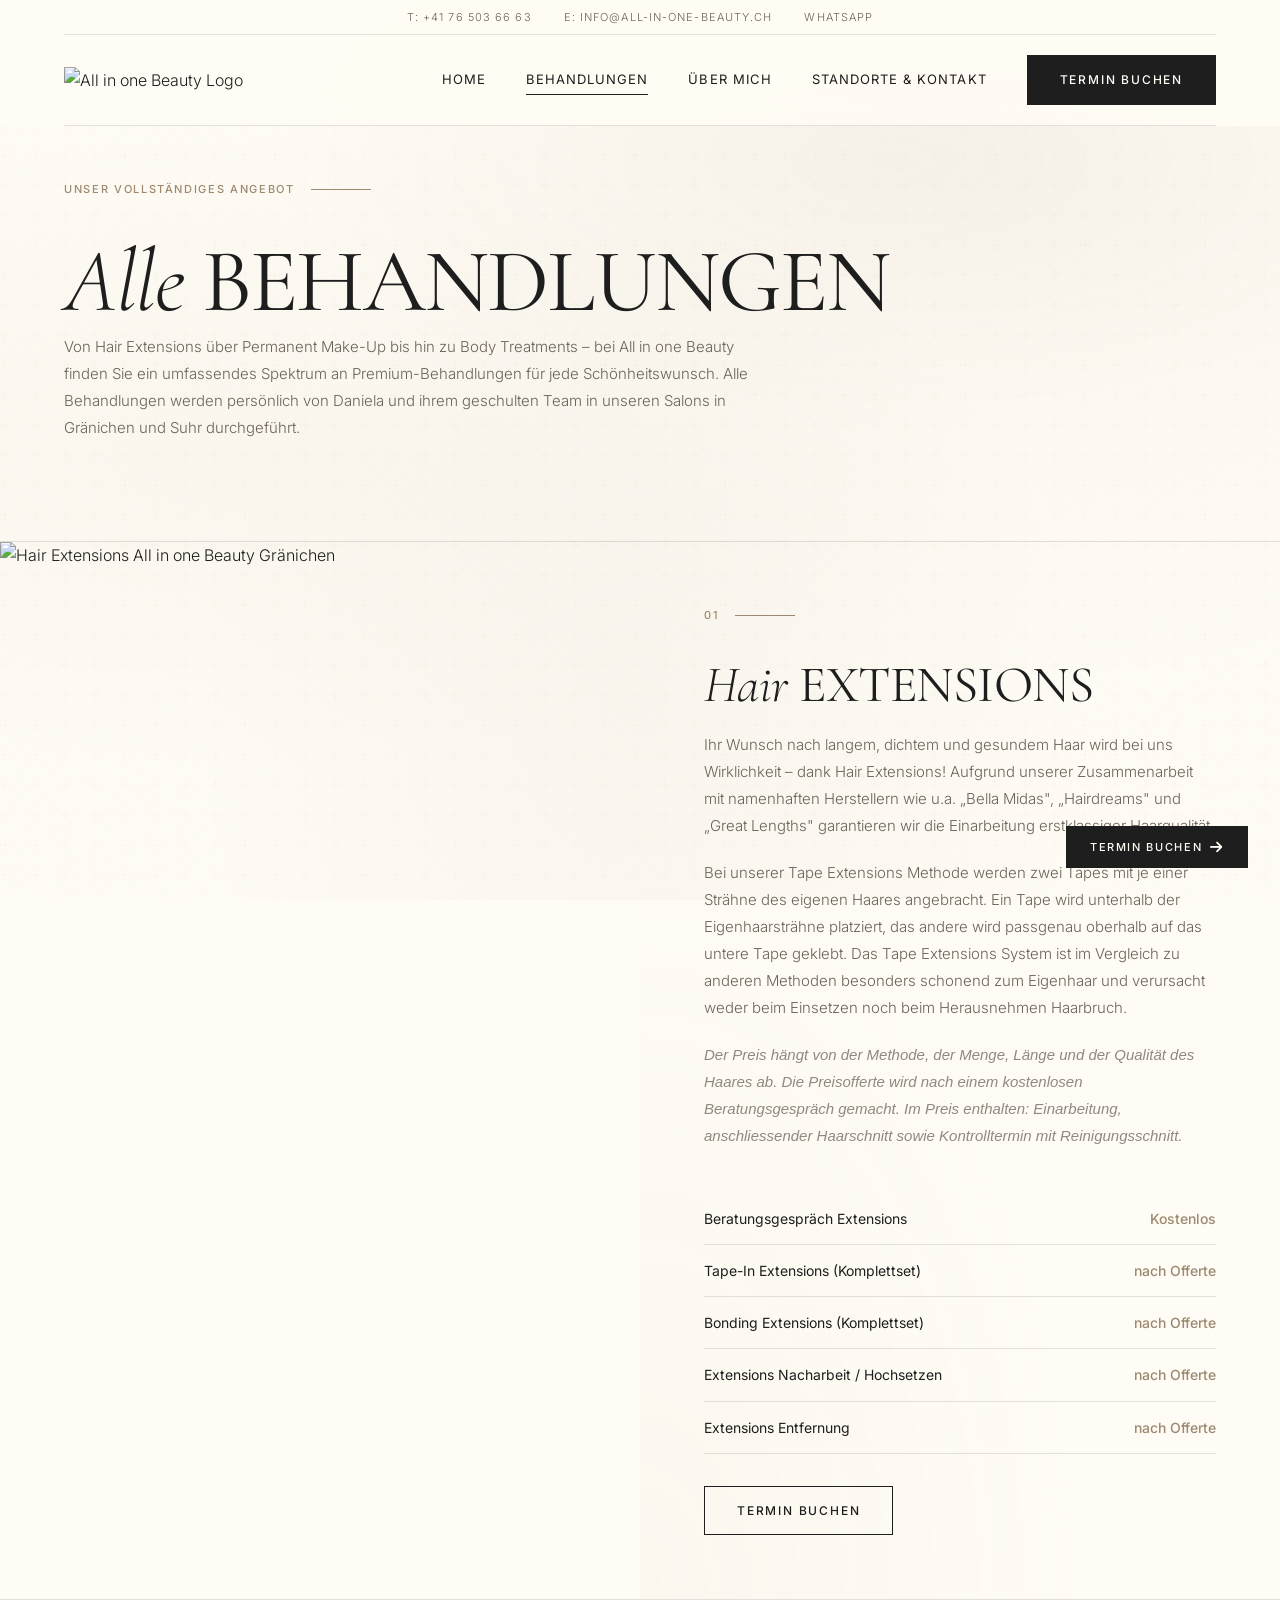
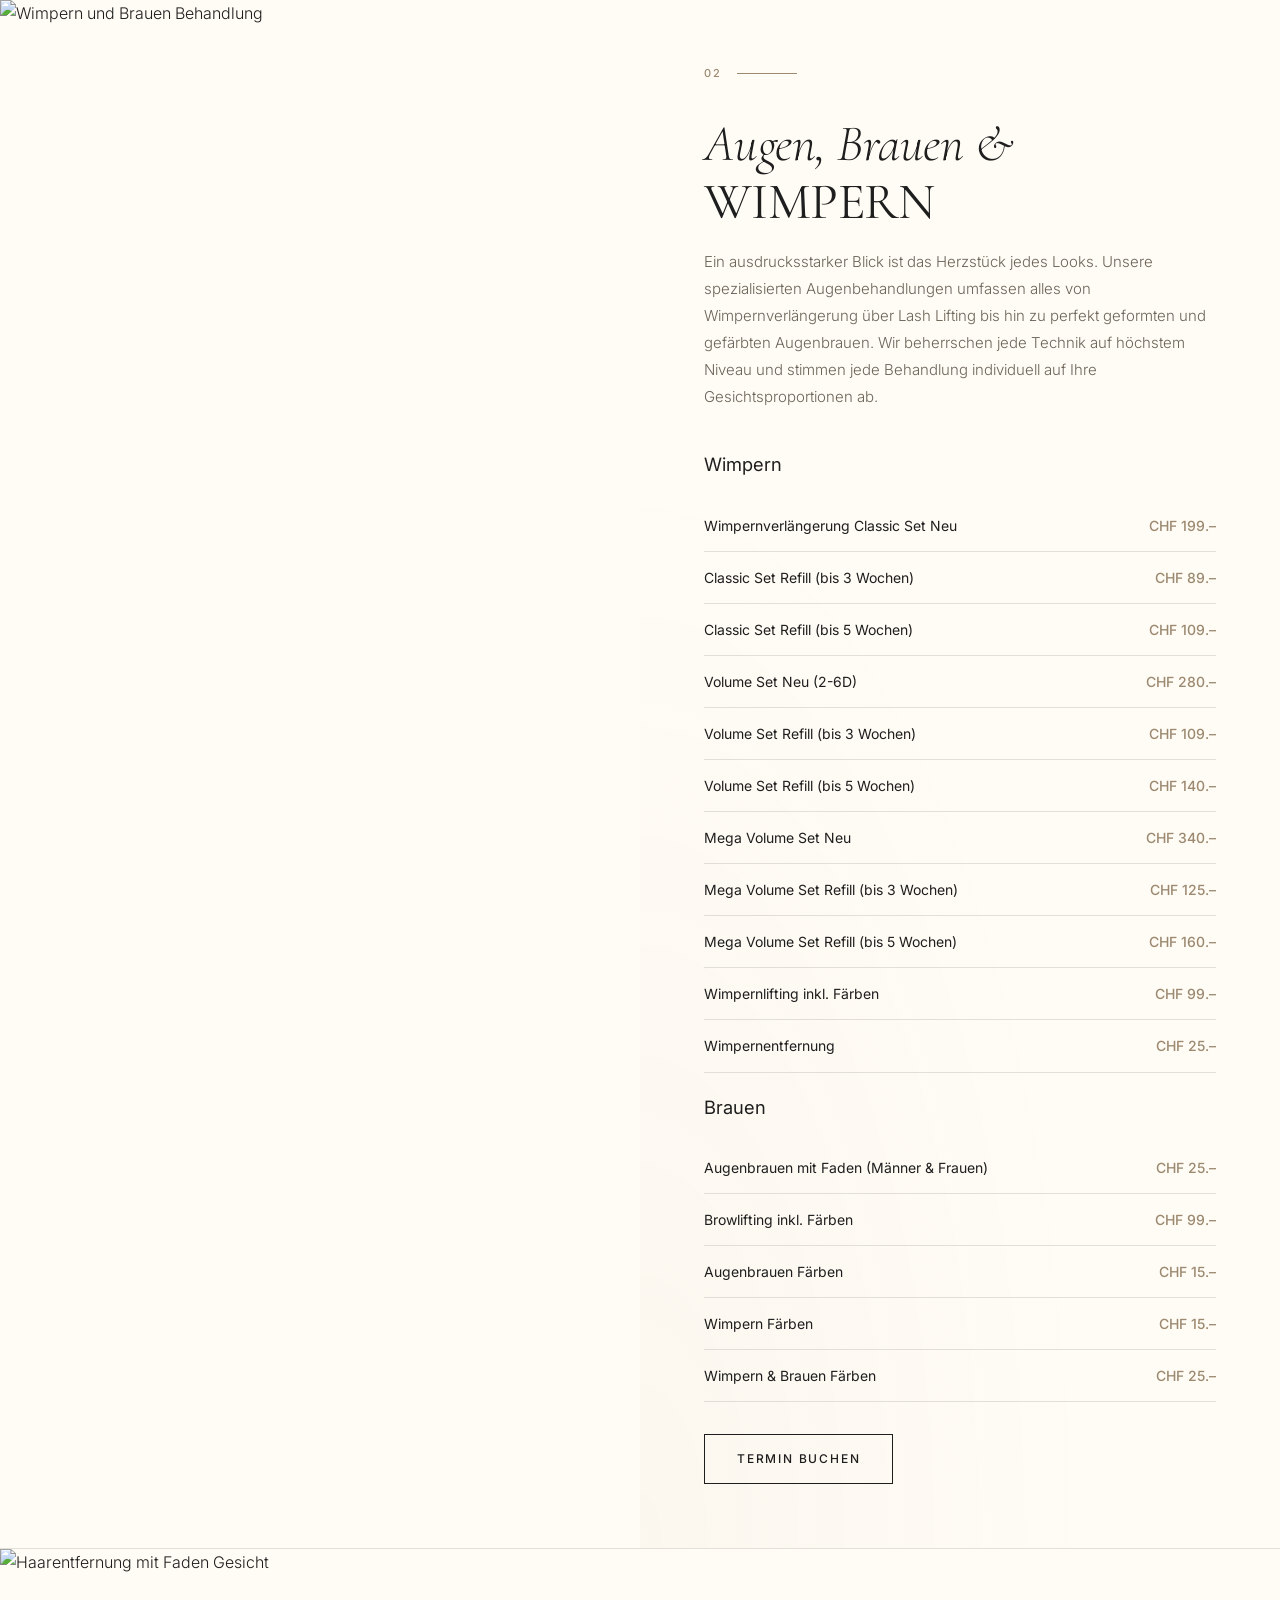
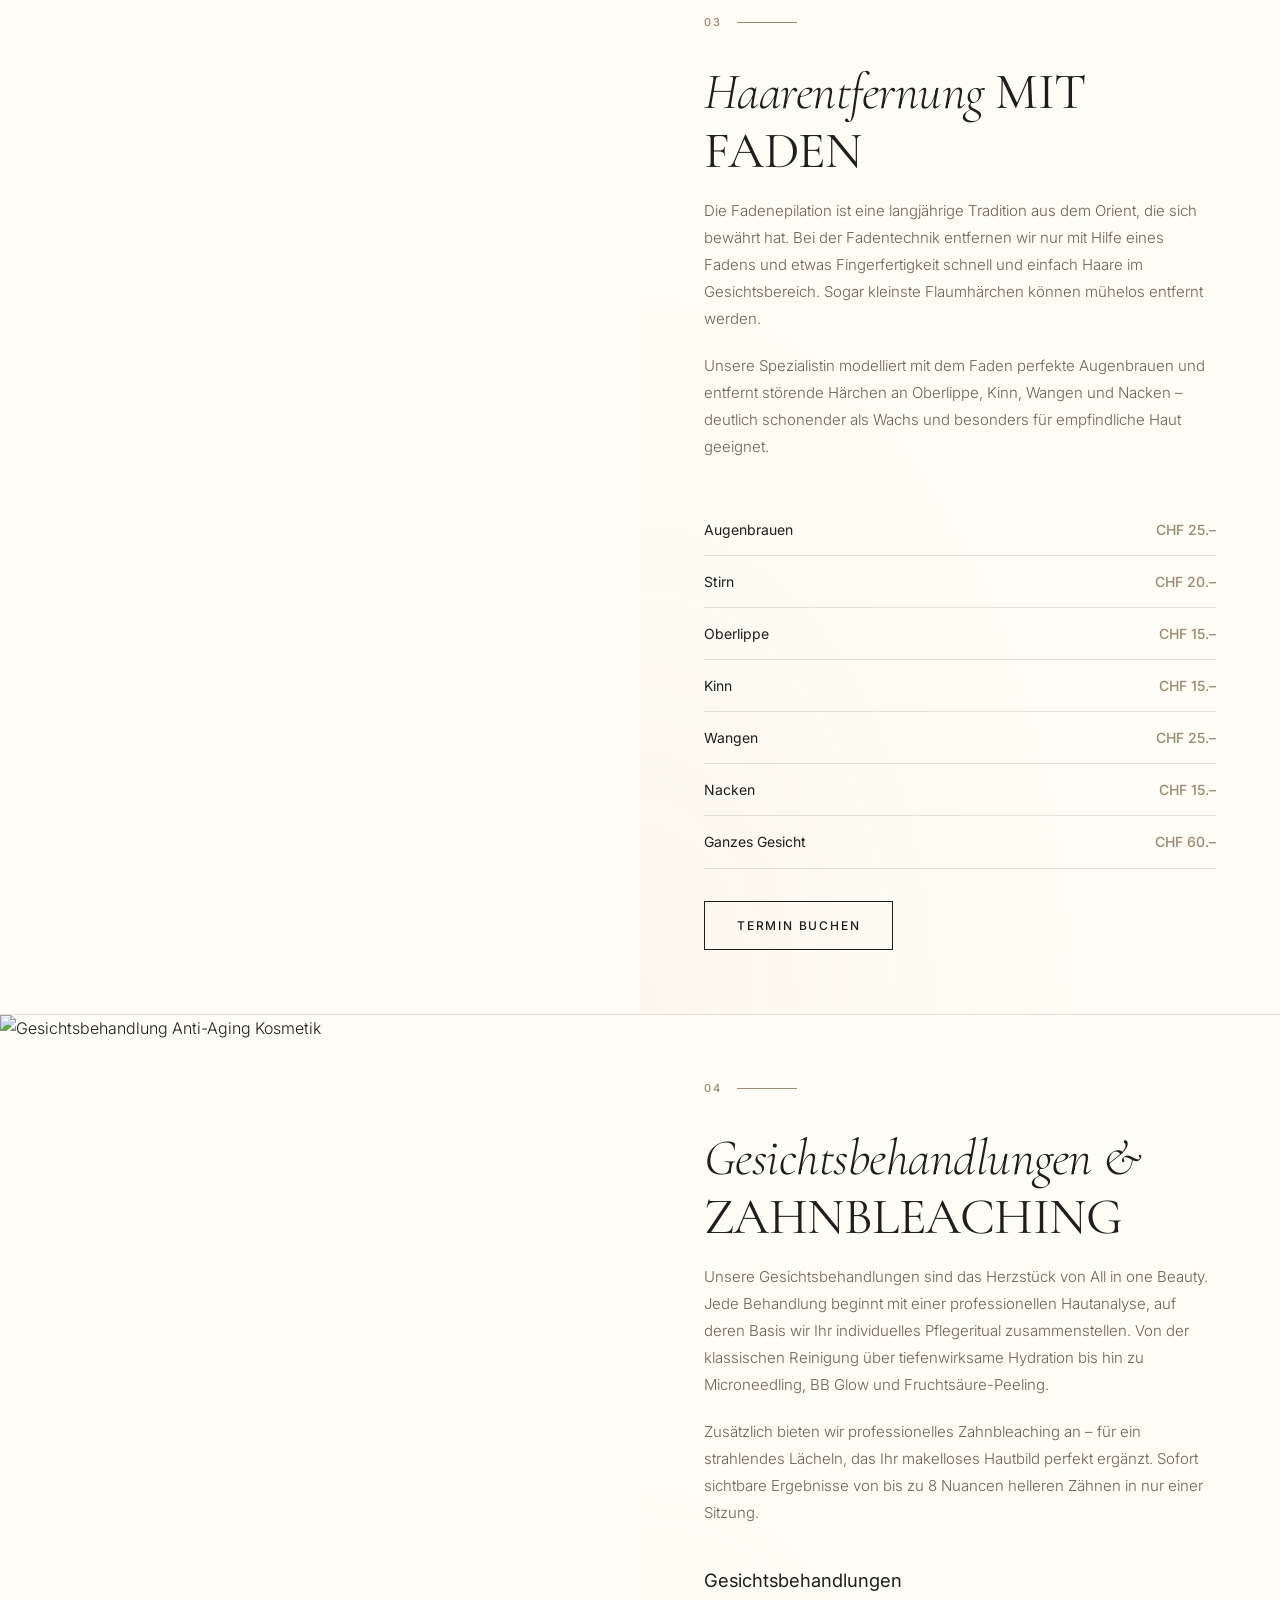
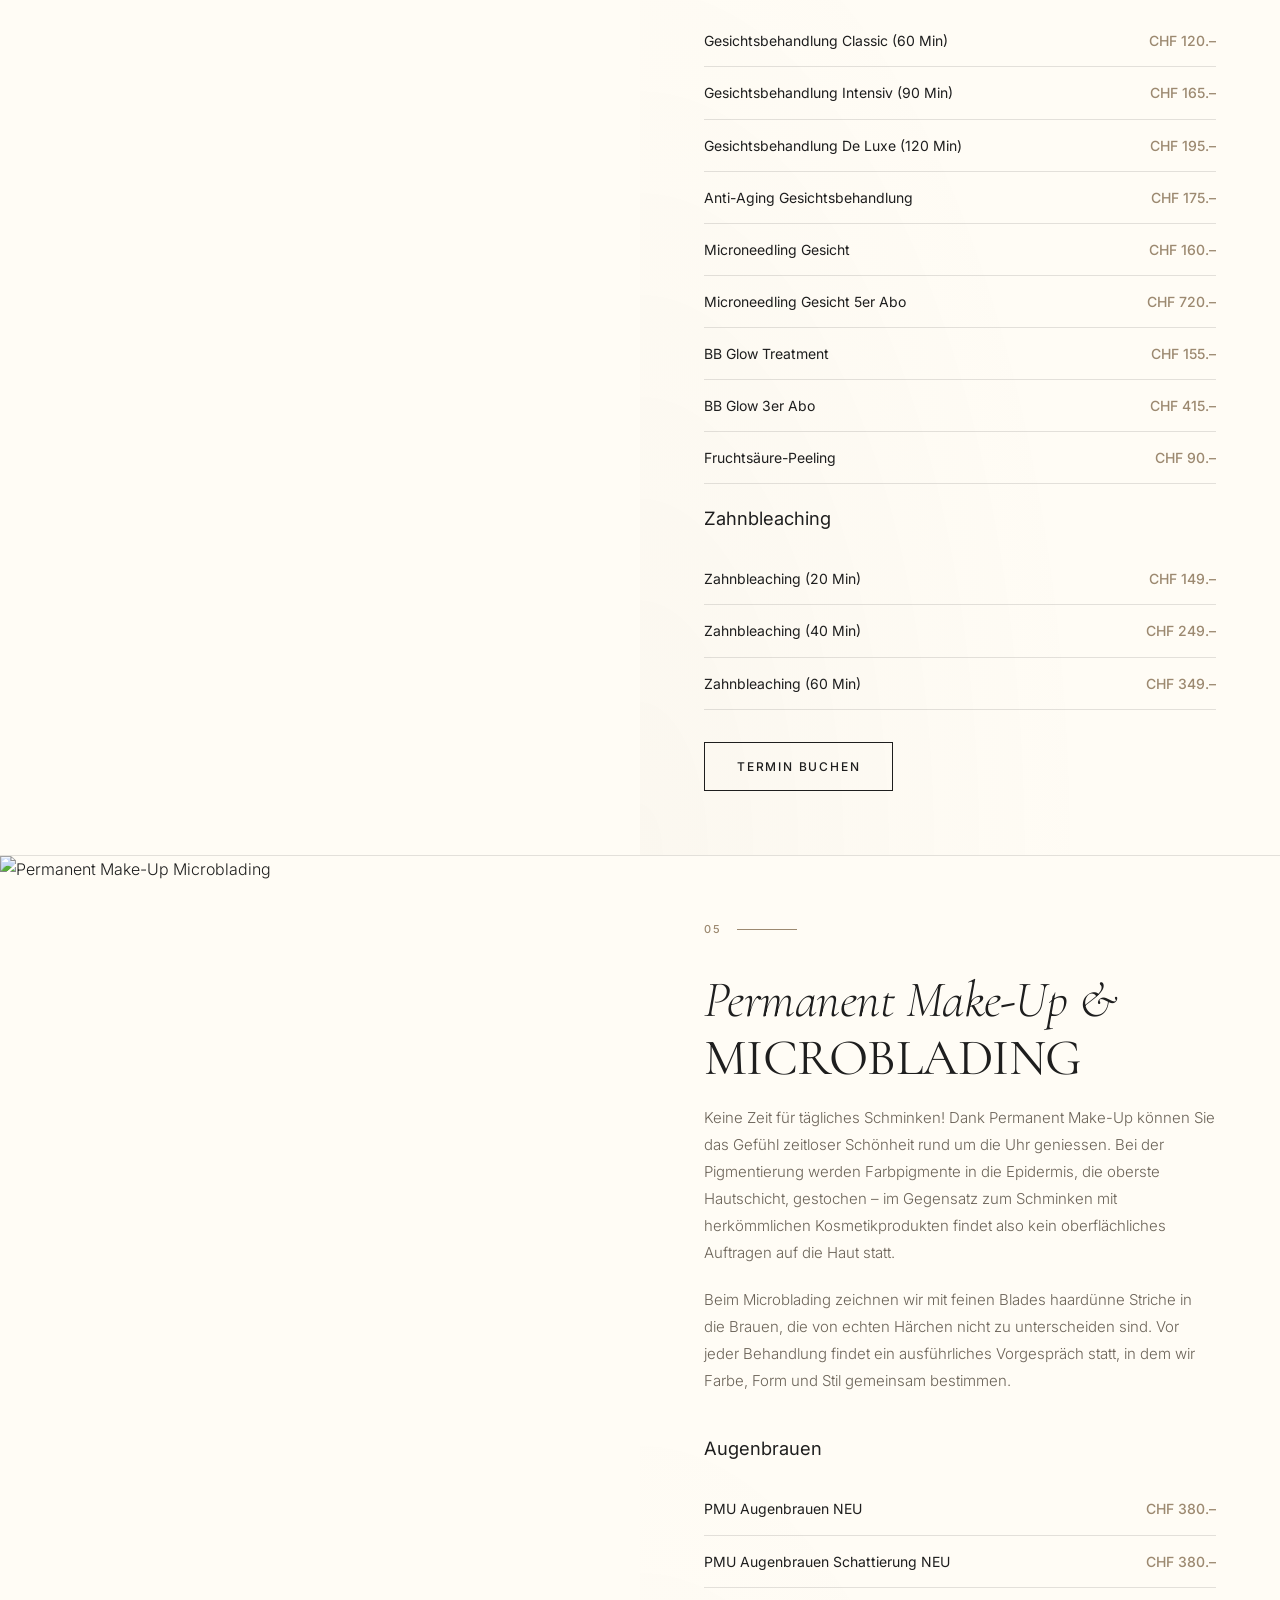
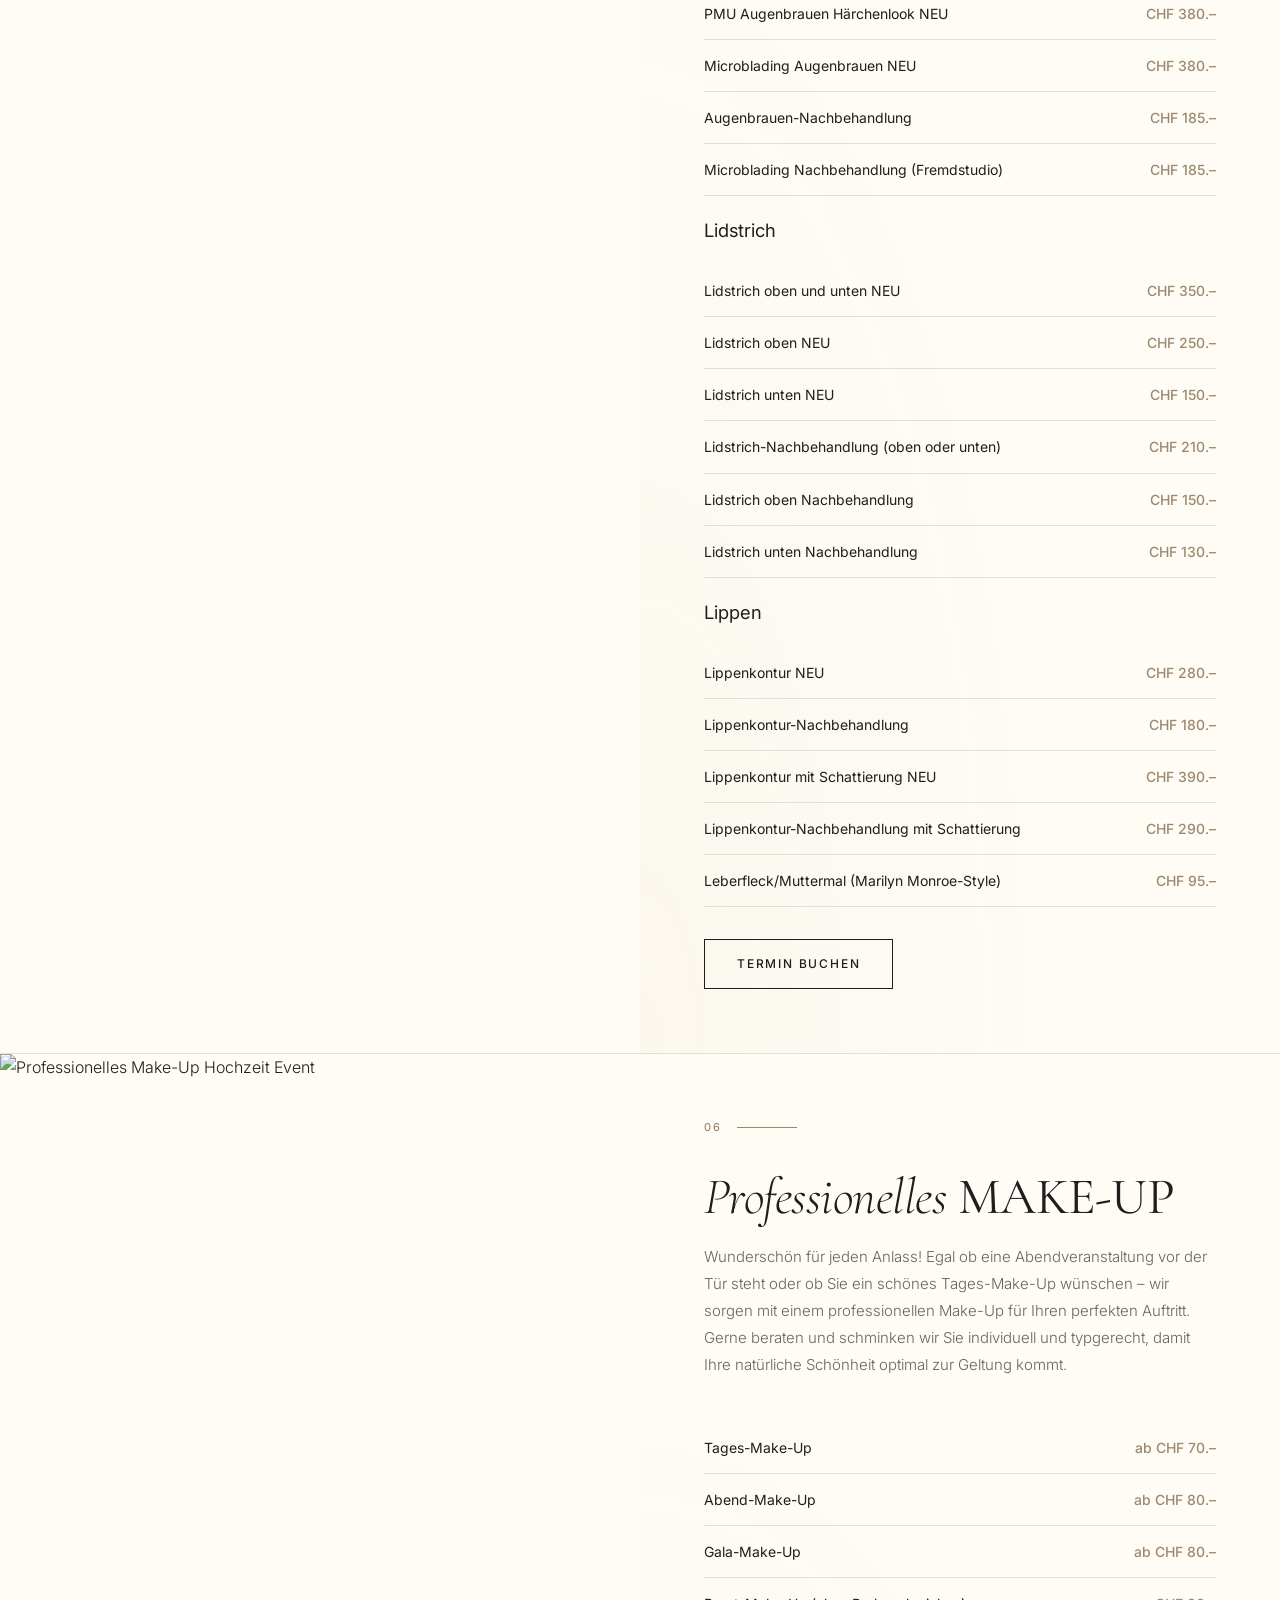
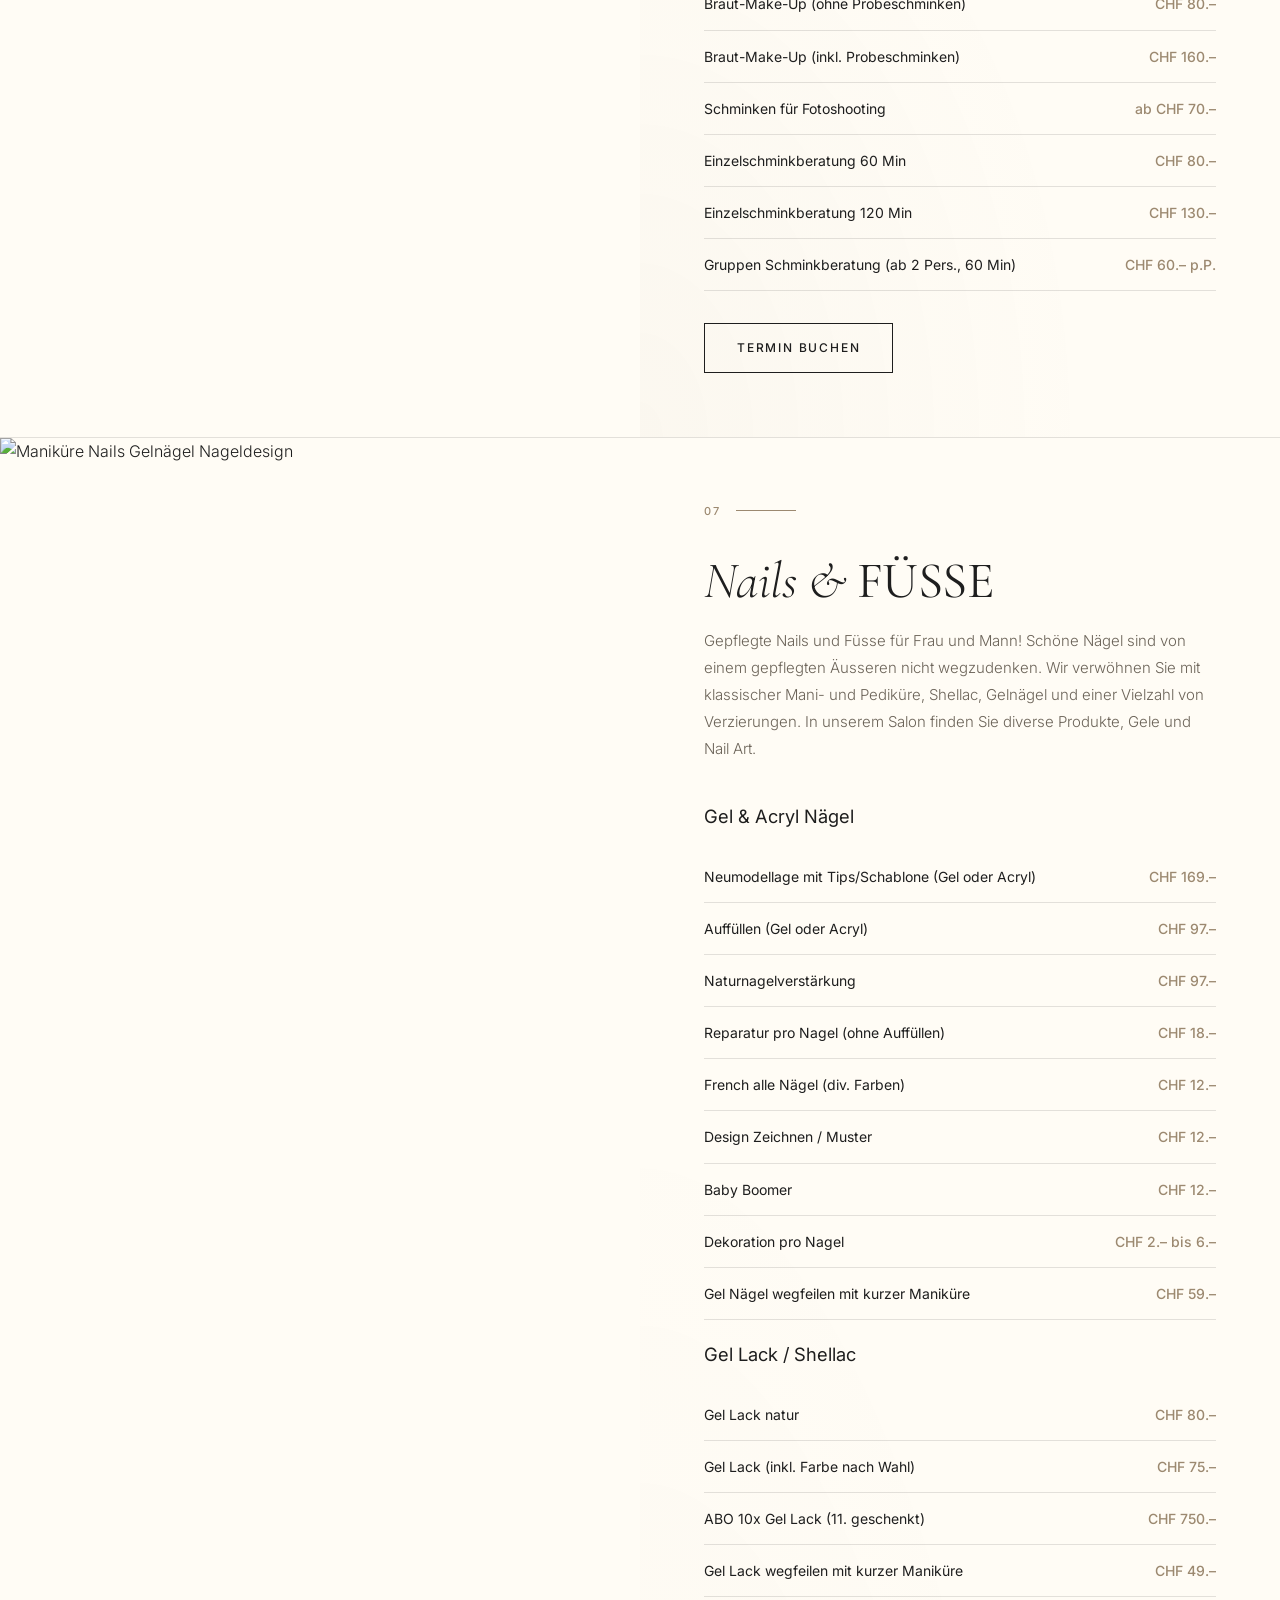
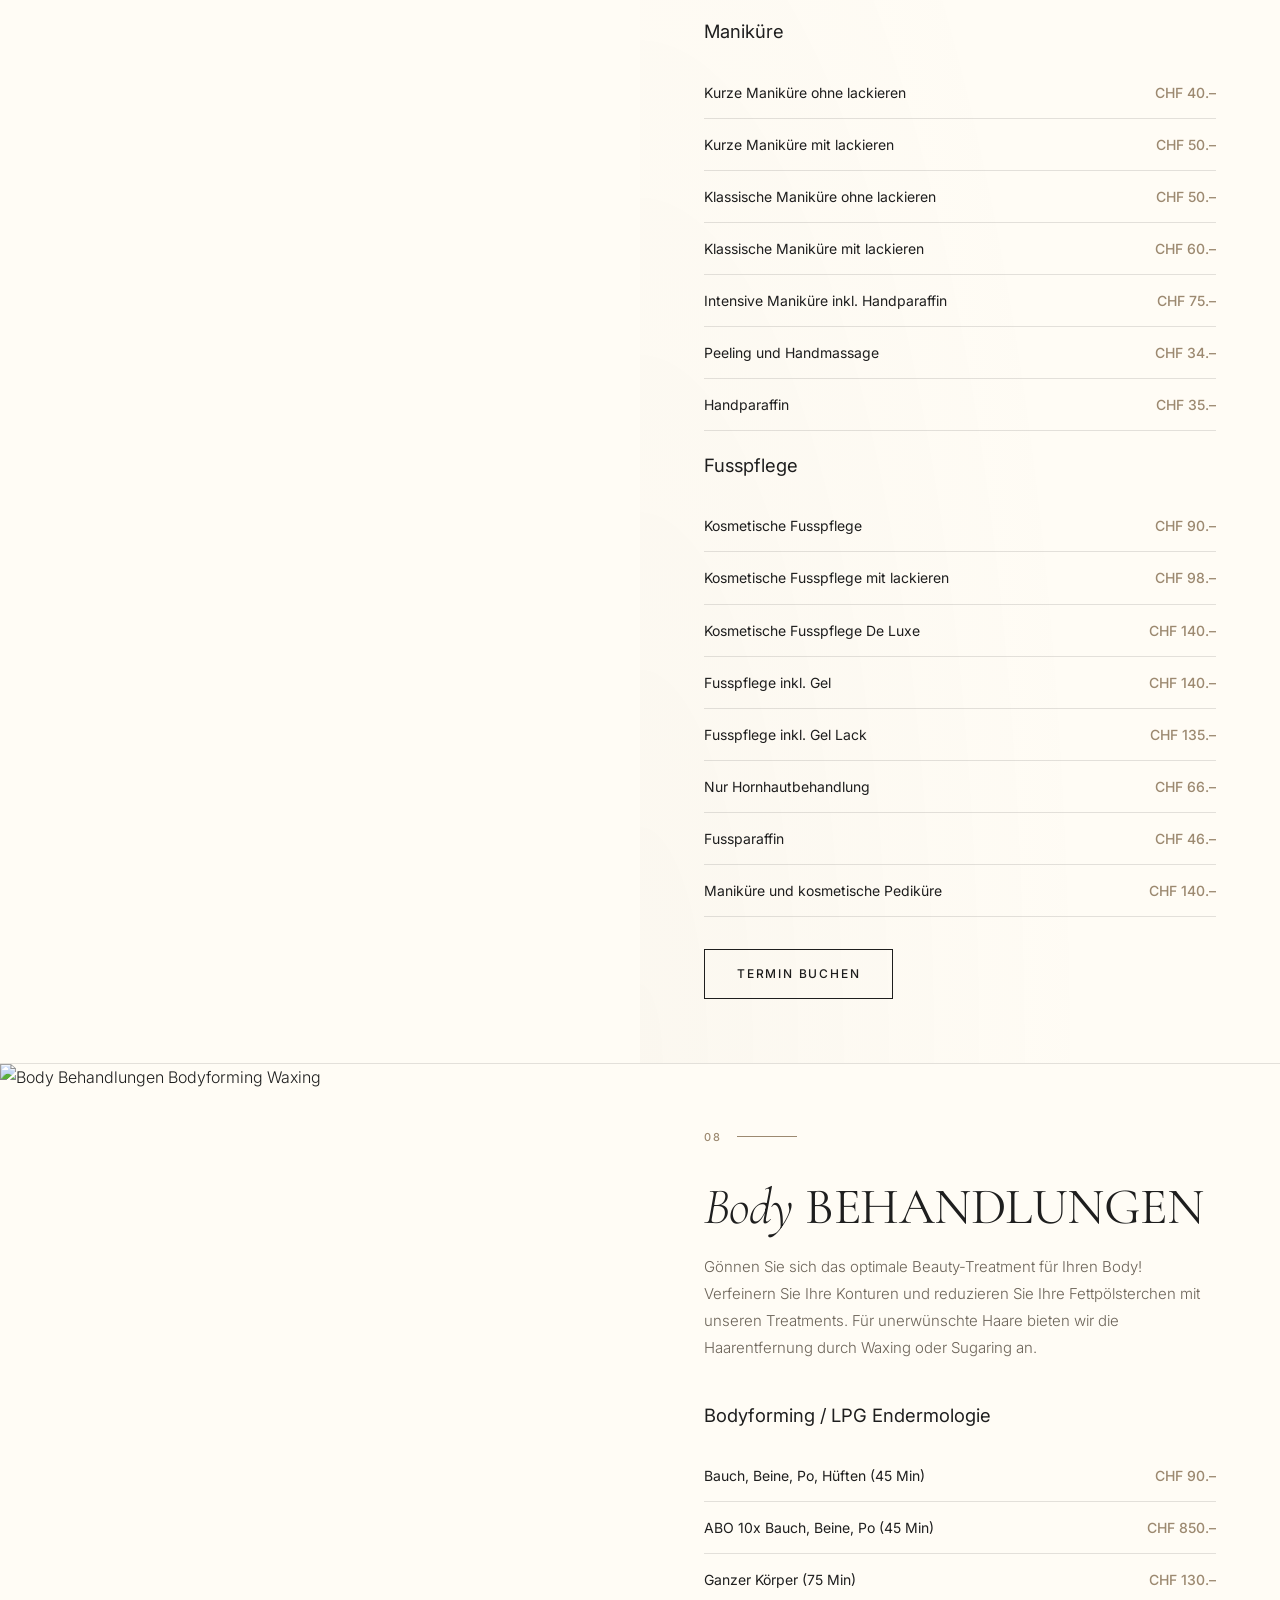
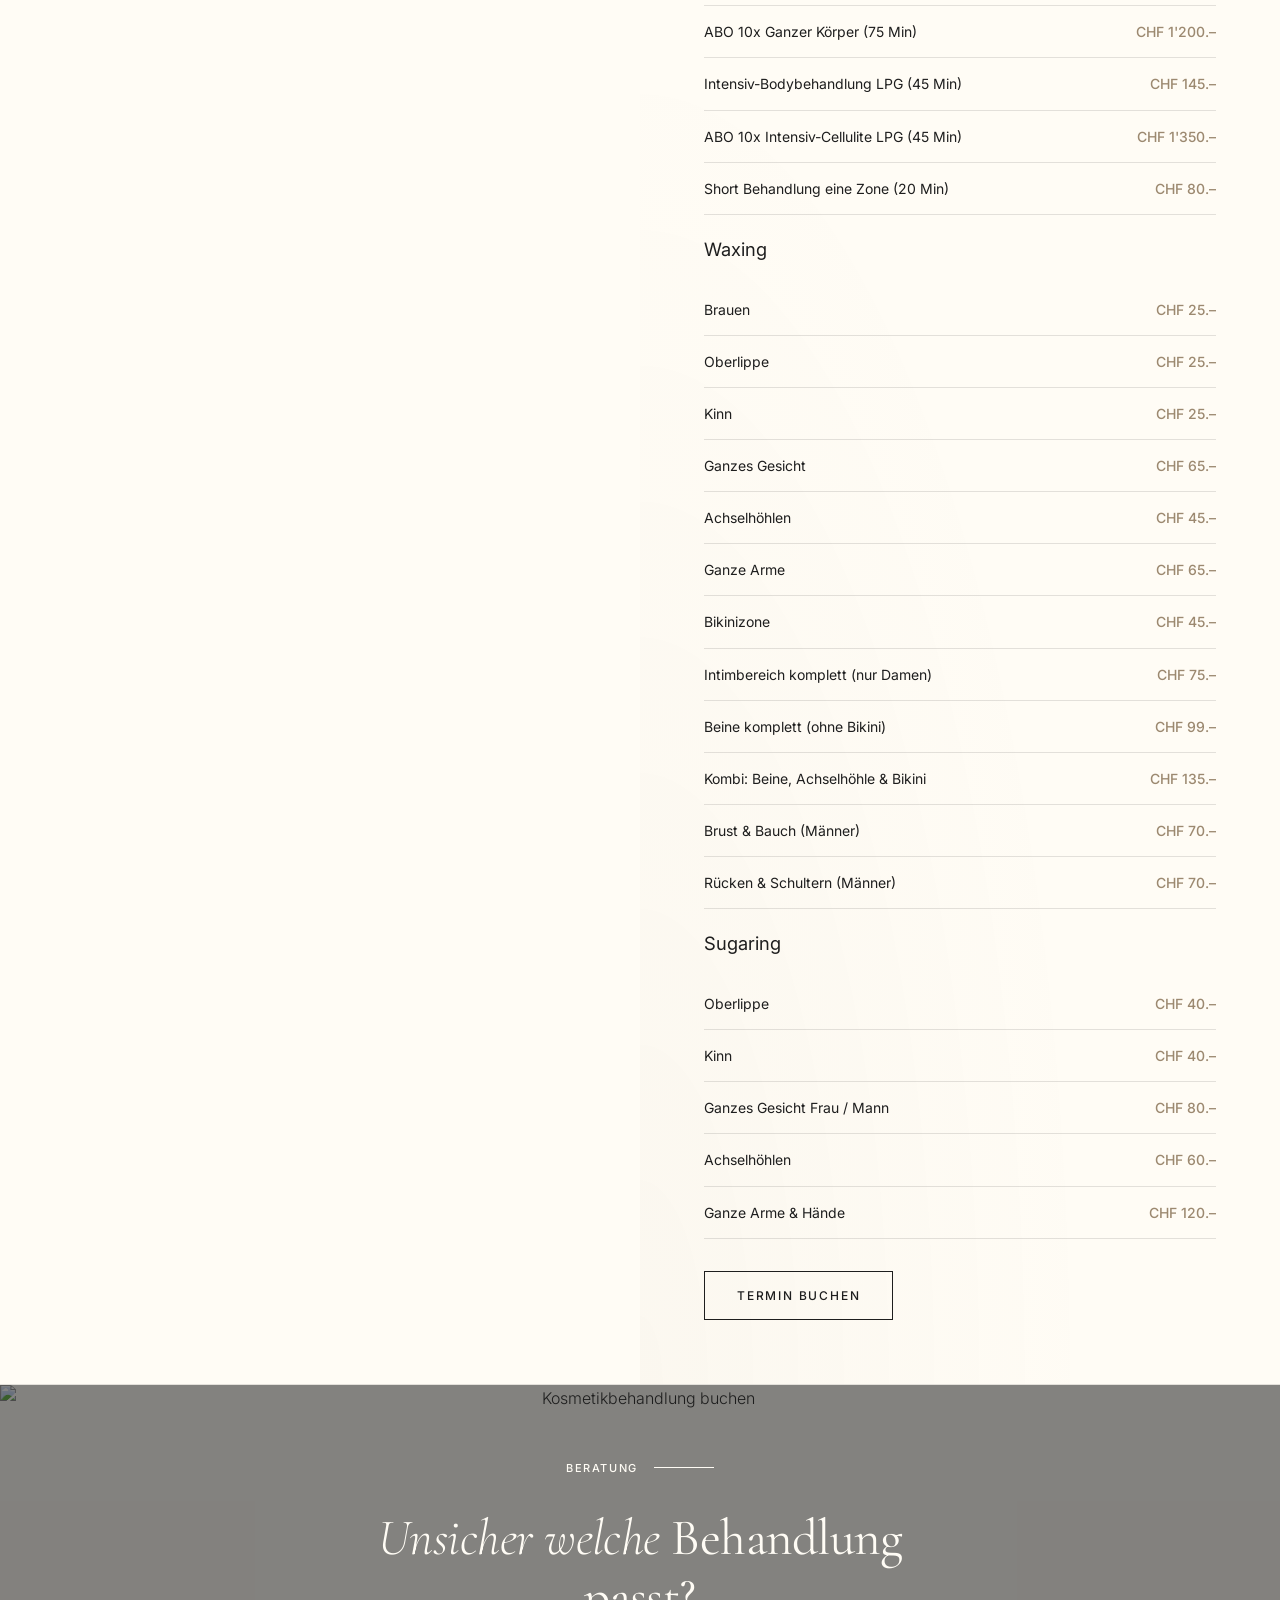
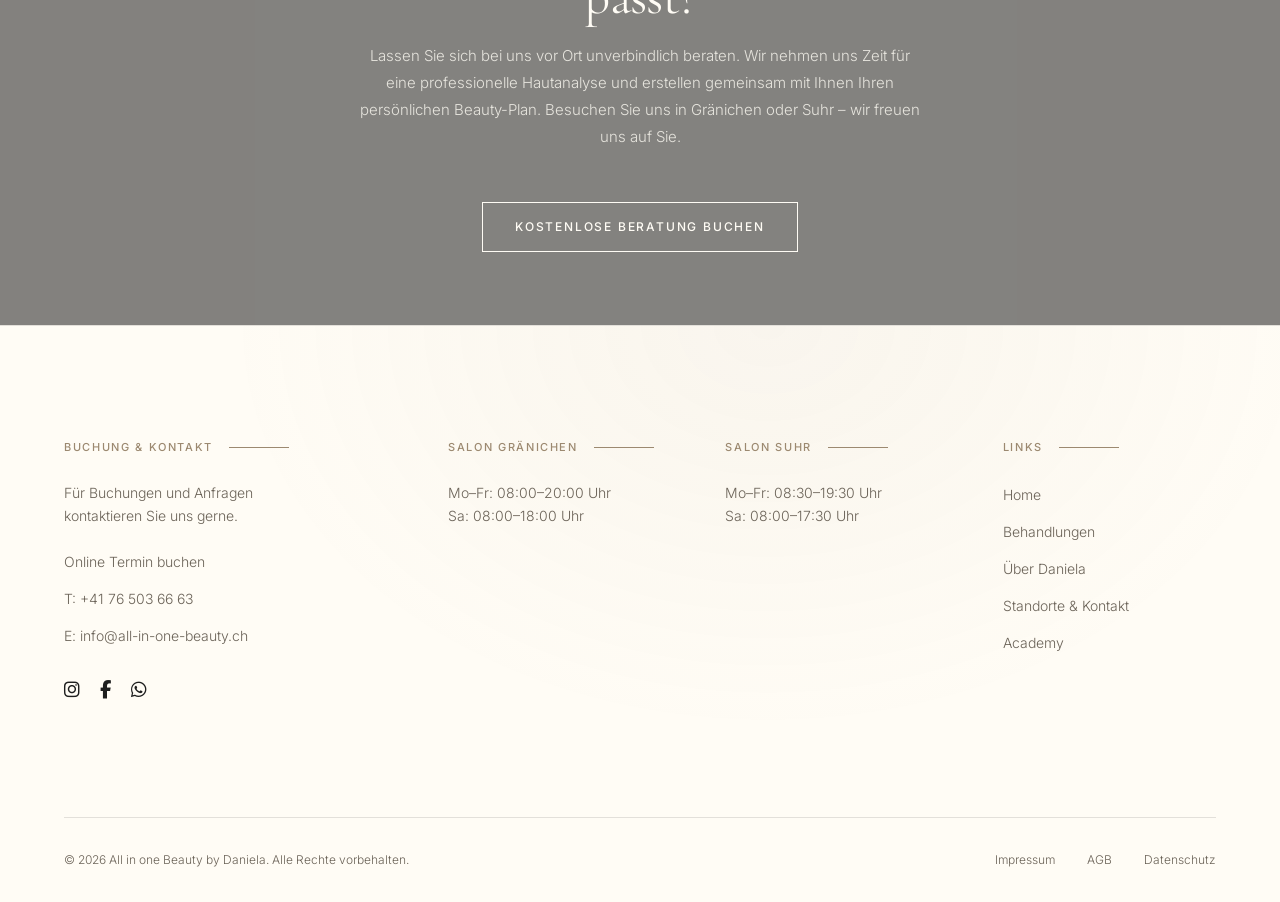
==== commit da2e0ab6: "Replace all placeholder prices with real CHF prices from source site" ====
--- a/behandlungen.html
+++ b/behandlungen.html
@@ -64,14 +64,15 @@
             <div class="treatment-text-col">
                 <div class="signpost"><span class="signpost-text">01</span><div class="signpost-line"></div></div>
                 <h2><em>Hair</em> <span class="caps">Extensions</span></h2>
-                <p>Träumen Sie von langem, voluminösem Haar? Mit unseren professionellen Hair Extensions verwandeln wir Ihren Look in nur wenigen Stunden. Wir arbeiten ausschliesslich mit hochwertigem Echthaar und bieten verschiedene Methoden an, die perfekt auf Ihre Haarstruktur und Ihren Lebensstil abgestimmt sind. Ob Tape-Extensions, Bonding-Methode oder Clip-Ins – wir beraten Sie individuell und sorgen für ein natürliches, nahtloses Ergebnis, das Sie begeistern wird.</p>
-                <p>Unsere Extensions sind langlebig, schonend für Ihr Eigenhaar und lassen sich perfekt stylen – ob glatt, gelockt oder in aufwendigen Hochsteckfrisuren. Bei der Erstberatung analysieren wir Ihre Haarstruktur, besprechen Ihre Wünsche und finden gemeinsam die ideale Lösung für Ihr Traumhaar.</p>
+                <p>Ihr Wunsch nach langem, dichtem und gesundem Haar wird bei uns Wirklichkeit – dank Hair Extensions! Aufgrund unserer Zusammenarbeit mit namenhaften Herstellern wie u.a. „Bella Midas", „Hairdreams" und „Great Lengths" garantieren wir die Einarbeitung erstklassiger Haarqualität.</p>
+                <p>Bei unserer Tape Extensions Methode werden zwei Tapes mit je einer Strähne des eigenen Haares angebracht. Ein Tape wird unterhalb der Eigenhaarsträhne platziert, das andere wird passgenau oberhalb auf das untere Tape geklebt. Das Tape Extensions System ist im Vergleich zu anderen Methoden besonders schonend zum Eigenhaar und verursacht weder beim Einsetzen noch beim Herausnehmen Haarbruch.</p>
+                <p style="font-style:italic;opacity:.75;">Der Preis hängt von der Methode, der Menge, Länge und der Qualität des Haares ab. Die Preisofferte wird nach einem kostenlosen Beratungsgespräch gemacht. Im Preis enthalten: Einarbeitung, anschliessender Haarschnitt sowie Kontrolltermin mit Reinigungsschnitt.</p>
                 <ul class="price-list">
                     <li class="price-item"><span class="price-name">Beratungsgespräch Extensions</span><span class="price-val">Kostenlos</span></li>
-                    <li class="price-item"><span class="price-name">Tape-In Extensions (Komplettset)</span><span class="price-val">ab CHF 350.–</span></li>
-                    <li class="price-item"><span class="price-name">Bonding Extensions (Komplettset)</span><span class="price-val">ab CHF 450.–</span></li>
-                    <li class="price-item"><span class="price-name">Extensions Nacharbeit / Hochsetzen</span><span class="price-val">ab CHF 120.–</span></li>
-                    <li class="price-item"><span class="price-name">Extensions Entfernung</span><span class="price-val">ab CHF 80.–</span></li>
+                    <li class="price-item"><span class="price-name">Tape-In Extensions (Komplettset)</span><span class="price-val">nach Offerte</span></li>
+                    <li class="price-item"><span class="price-name">Bonding Extensions (Komplettset)</span><span class="price-val">nach Offerte</span></li>
+                    <li class="price-item"><span class="price-name">Extensions Nacharbeit / Hochsetzen</span><span class="price-val">nach Offerte</span></li>
+                    <li class="price-item"><span class="price-name">Extensions Entfernung</span><span class="price-val">nach Offerte</span></li>
                 </ul>
                 <div style="margin-top: 2rem;">
                     <a href="https://allinone.hairlist.ch/" target="_blank" class="btn">Termin buchen</a>
@@ -91,16 +92,28 @@
             <div class="treatment-text-col">
                 <div class="signpost"><span class="signpost-text">02</span><div class="signpost-line"></div></div>
                 <h2><em>Augen, Brauen &</em> <span class="caps">Wimpern</span></h2>
-                <p>Ein ausdrucksstarker Blick ist das Herzstück jedes Looks. Unsere spezialisierten Augenbehandlungen umfassen alles, was Sie für perfekt definierte Brauen und schwungvolle, voluminöse Wimpern benötigen. Vom natürlichen Lash Lifting, das Ihre eigenen Wimpern optisch verlängert und den Blick öffnet, bis hin zu klassischen und Volumen-Wimpernverlängerungen – wir beherrschen jede Technik auf höchstem Niveau.</p>
-                <p>Unsere Brauen-Behandlungen reichen vom präzisen Brow Lifting mit perfekter Formgebung über professionelles Färben bis hin zum Zupfen und Fadenstyling. Jede Behandlung wird individuell auf Ihre Gesichtsproportionen abgestimmt, um Ihre natürliche Schönheit optimal zu betonen.</p>
-                <ul class="price-list">
-                    <li class="price-item"><span class="price-name">Lash Lifting inkl. Färben</span><span class="price-val">ab CHF 90.–</span></li>
-                    <li class="price-item"><span class="price-name">Wimpernverlängerung Classic</span><span class="price-val">ab CHF 130.–</span></li>
-                    <li class="price-item"><span class="price-name">Wimpernverlängerung Volumen (3D-6D)</span><span class="price-val">ab CHF 160.–</span></li>
-                    <li class="price-item"><span class="price-name">Wimpern Refill (2–3 Wochen)</span><span class="price-val">ab CHF 60.–</span></li>
-                    <li class="price-item"><span class="price-name">Brow Lifting inkl. Färben</span><span class="price-val">ab CHF 65.–</span></li>
-                    <li class="price-item"><span class="price-name">Augenbrauen Zupfen & Styling</span><span class="price-val">ab CHF 25.–</span></li>
-                    <li class="price-item"><span class="price-name">Wimpern & Brauen Färben</span><span class="price-val">ab CHF 30.–</span></li>
+                <p>Ein ausdrucksstarker Blick ist das Herzstück jedes Looks. Unsere spezialisierten Augenbehandlungen umfassen alles von Wimpernverlängerung über Lash Lifting bis hin zu perfekt geformten und gefärbten Augenbrauen. Wir beherrschen jede Technik auf höchstem Niveau und stimmen jede Behandlung individuell auf Ihre Gesichtsproportionen ab.</p>
+                <h3 style="margin-top:1.5rem;font-family:var(--ff-serif);font-size:1.15rem;">Wimpern</h3>
+                <ul class="price-list">
+                    <li class="price-item"><span class="price-name">Wimpernverlängerung Classic Set Neu</span><span class="price-val">CHF 199.–</span></li>
+                    <li class="price-item"><span class="price-name">Classic Set Refill (bis 3 Wochen)</span><span class="price-val">CHF 89.–</span></li>
+                    <li class="price-item"><span class="price-name">Classic Set Refill (bis 5 Wochen)</span><span class="price-val">CHF 109.–</span></li>
+                    <li class="price-item"><span class="price-name">Volume Set Neu (2-6D)</span><span class="price-val">CHF 280.–</span></li>
+                    <li class="price-item"><span class="price-name">Volume Set Refill (bis 3 Wochen)</span><span class="price-val">CHF 109.–</span></li>
+                    <li class="price-item"><span class="price-name">Volume Set Refill (bis 5 Wochen)</span><span class="price-val">CHF 140.–</span></li>
+                    <li class="price-item"><span class="price-name">Mega Volume Set Neu</span><span class="price-val">CHF 340.–</span></li>
+                    <li class="price-item"><span class="price-name">Mega Volume Set Refill (bis 3 Wochen)</span><span class="price-val">CHF 125.–</span></li>
+                    <li class="price-item"><span class="price-name">Mega Volume Set Refill (bis 5 Wochen)</span><span class="price-val">CHF 160.–</span></li>
+                    <li class="price-item"><span class="price-name">Wimpernlifting inkl. Färben</span><span class="price-val">CHF 99.–</span></li>
+                    <li class="price-item"><span class="price-name">Wimpernentfernung</span><span class="price-val">CHF 25.–</span></li>
+                </ul>
+                <h3 style="margin-top:1.5rem;font-family:var(--ff-serif);font-size:1.15rem;">Brauen</h3>
+                <ul class="price-list">
+                    <li class="price-item"><span class="price-name">Augenbrauen mit Faden (Männer & Frauen)</span><span class="price-val">CHF 25.–</span></li>
+                    <li class="price-item"><span class="price-name">Browlifting inkl. Färben</span><span class="price-val">CHF 99.–</span></li>
+                    <li class="price-item"><span class="price-name">Augenbrauen Färben</span><span class="price-val">CHF 15.–</span></li>
+                    <li class="price-item"><span class="price-name">Wimpern Färben</span><span class="price-val">CHF 15.–</span></li>
+                    <li class="price-item"><span class="price-name">Wimpern & Brauen Färben</span><span class="price-val">CHF 25.–</span></li>
                 </ul>
                 <div style="margin-top: 2rem;">
                     <a href="https://allinone.hairlist.ch/" target="_blank" class="btn">Termin buchen</a>
@@ -120,14 +133,16 @@
             <div class="treatment-text-col">
                 <div class="signpost"><span class="signpost-text">03</span><div class="signpost-line"></div></div>
                 <h2><em>Haarentfernung</em> <span class="caps">mit Faden</span></h2>
-                <p>Die Fadenepilation ist eine der ältesten und präzisesten Methoden der Haarentfernung – und gleichzeitig eine der sanftesten. Mit einem speziell gedrehten Baumwollfaden werden feinste Härchen im Gesicht und am Körper entfernt, ohne die Haut zu reizen oder chemische Produkte einzusetzen.</p>
-                <p>Diese Technik eignet sich hervorragend für die Gesichtspartie: Oberlippe, Kinn, Wangen und natürlich die perfekte Augenbrauen-Formung. Im Vergleich zu Wachsen oder Zupfen ist die Fadenmethode deutlich schonender für empfindliche Haut und liefert ein extrem sauberes, langhaltendes Ergebnis. Die Behandlung ist schnell, effektiv und selbst für Allergiker-Haut geeignet.</p>
-                <ul class="price-list">
-                    <li class="price-item"><span class="price-name">Gesicht komplett (Stirn, Wangen, Oberlippe, Kinn)</span><span class="price-val">ab CHF 45.–</span></li>
-                    <li class="price-item"><span class="price-name">Oberlippe</span><span class="price-val">ab CHF 15.–</span></li>
-                    <li class="price-item"><span class="price-name">Kinn</span><span class="price-val">ab CHF 15.–</span></li>
-                    <li class="price-item"><span class="price-name">Augenbrauen formen mit Faden</span><span class="price-val">ab CHF 25.–</span></li>
-                    <li class="price-item"><span class="price-name">Stirn / Wangen</span><span class="price-val">ab CHF 20.–</span></li>
+                <p>Die Fadenepilation ist eine langjährige Tradition aus dem Orient, die sich bewährt hat. Bei der Fadentechnik entfernen wir nur mit Hilfe eines Fadens und etwas Fingerfertigkeit schnell und einfach Haare im Gesichtsbereich. Sogar kleinste Flaumhärchen können mühelos entfernt werden.</p>
+                <p>Unsere Spezialistin modelliert mit dem Faden perfekte Augenbrauen und entfernt störende Härchen an Oberlippe, Kinn, Wangen und Nacken – deutlich schonender als Wachs und besonders für empfindliche Haut geeignet.</p>
+                <ul class="price-list">
+                    <li class="price-item"><span class="price-name">Augenbrauen</span><span class="price-val">CHF 25.–</span></li>
+                    <li class="price-item"><span class="price-name">Stirn</span><span class="price-val">CHF 20.–</span></li>
+                    <li class="price-item"><span class="price-name">Oberlippe</span><span class="price-val">CHF 15.–</span></li>
+                    <li class="price-item"><span class="price-name">Kinn</span><span class="price-val">CHF 15.–</span></li>
+                    <li class="price-item"><span class="price-name">Wangen</span><span class="price-val">CHF 25.–</span></li>
+                    <li class="price-item"><span class="price-name">Nacken</span><span class="price-val">CHF 15.–</span></li>
+                    <li class="price-item"><span class="price-name">Ganzes Gesicht</span><span class="price-val">CHF 60.–</span></li>
                 </ul>
                 <div style="margin-top: 2rem;">
                     <a href="https://allinone.hairlist.ch/" target="_blank" class="btn">Termin buchen</a>
@@ -147,16 +162,25 @@
             <div class="treatment-text-col">
                 <div class="signpost"><span class="signpost-text">04</span><div class="signpost-line"></div></div>
                 <h2><em>Gesichtsbehandlungen &</em> <span class="caps">Zahnbleaching</span></h2>
-                <p>Unsere Gesichtsbehandlungen sind das Herzstück von All in one Beauty. Wir bieten ein breites Spektrum an hochwirksamen Behandlungen – von der klassischen Gesichtsreinigung über tiefenwirksame Hydration bis hin zu intensiven Anti-Aging-Behandlungen mit modernsten Wirkstoffen. Jede Behandlung beginnt mit einer professionellen Hautanalyse, auf deren Basis wir Ihr individuelles Pflegeritual zusammenstellen.</p>
-                <p>Zusätzlich bieten wir professionelles Zahnbleaching an – für ein strahlendes Lächeln, das Ihr makelloses Hautbild perfekt ergänzt. Unsere Zahnbleaching-Methode ist schmerzfrei, schnell und liefert sofort sichtbare Ergebnisse von bis zu 8 Nuancen helleren Zähnen in nur einer Sitzung.</p>
-                <ul class="price-list">
-                    <li class="price-item"><span class="price-name">Classic Facial – Reinigung & Pflege (60 Min)</span><span class="price-val">ab CHF 95.–</span></li>
-                    <li class="price-item"><span class="price-name">Deep Hydration Facial (75 Min)</span><span class="price-val">ab CHF 120.–</span></li>
-                    <li class="price-item"><span class="price-name">Anti-Aging Intensivbehandlung (90 Min)</span><span class="price-val">ab CHF 165.–</span></li>
-                    <li class="price-item"><span class="price-name">Microneedling Gesicht</span><span class="price-val">ab CHF 160.–</span></li>
-                    <li class="price-item"><span class="price-name">BB Glow Treatment</span><span class="price-val">ab CHF 140.–</span></li>
-                    <li class="price-item"><span class="price-name">Fruchtsäure-Peeling</span><span class="price-val">ab CHF 90.–</span></li>
-                    <li class="price-item"><span class="price-name">Professionelles Zahnbleaching</span><span class="price-val">ab CHF 199.–</span></li>
+                <p>Unsere Gesichtsbehandlungen sind das Herzstück von All in one Beauty. Jede Behandlung beginnt mit einer professionellen Hautanalyse, auf deren Basis wir Ihr individuelles Pflegeritual zusammenstellen. Von der klassischen Reinigung über tiefenwirksame Hydration bis hin zu Microneedling, BB Glow und Fruchtsäure-Peeling.</p>
+                <p>Zusätzlich bieten wir professionelles Zahnbleaching an – für ein strahlendes Lächeln, das Ihr makelloses Hautbild perfekt ergänzt. Sofort sichtbare Ergebnisse von bis zu 8 Nuancen helleren Zähnen in nur einer Sitzung.</p>
+                <h3 style="margin-top:1.5rem;font-family:var(--ff-serif);font-size:1.15rem;">Gesichtsbehandlungen</h3>
+                <ul class="price-list">
+                    <li class="price-item"><span class="price-name">Gesichtsbehandlung Classic (60 Min)</span><span class="price-val">CHF 120.–</span></li>
+                    <li class="price-item"><span class="price-name">Gesichtsbehandlung Intensiv (90 Min)</span><span class="price-val">CHF 165.–</span></li>
+                    <li class="price-item"><span class="price-name">Gesichtsbehandlung De Luxe (120 Min)</span><span class="price-val">CHF 195.–</span></li>
+                    <li class="price-item"><span class="price-name">Anti-Aging Gesichtsbehandlung</span><span class="price-val">CHF 175.–</span></li>
+                    <li class="price-item"><span class="price-name">Microneedling Gesicht</span><span class="price-val">CHF 160.–</span></li>
+                    <li class="price-item"><span class="price-name">Microneedling Gesicht 5er Abo</span><span class="price-val">CHF 720.–</span></li>
+                    <li class="price-item"><span class="price-name">BB Glow Treatment</span><span class="price-val">CHF 155.–</span></li>
+                    <li class="price-item"><span class="price-name">BB Glow 3er Abo</span><span class="price-val">CHF 415.–</span></li>
+                    <li class="price-item"><span class="price-name">Fruchtsäure-Peeling</span><span class="price-val">CHF 90.–</span></li>
+                </ul>
+                <h3 style="margin-top:1.5rem;font-family:var(--ff-serif);font-size:1.15rem;">Zahnbleaching</h3>
+                <ul class="price-list">
+                    <li class="price-item"><span class="price-name">Zahnbleaching (20 Min)</span><span class="price-val">CHF 149.–</span></li>
+                    <li class="price-item"><span class="price-name">Zahnbleaching (40 Min)</span><span class="price-val">CHF 249.–</span></li>
+                    <li class="price-item"><span class="price-name">Zahnbleaching (60 Min)</span><span class="price-val">CHF 349.–</span></li>
                 </ul>
                 <div style="margin-top: 2rem;">
                     <a href="https://allinone.hairlist.ch/" target="_blank" class="btn">Termin buchen</a>
@@ -176,14 +200,33 @@
             <div class="treatment-text-col">
                 <div class="signpost"><span class="signpost-text">05</span><div class="signpost-line"></div></div>
                 <h2><em>Permanent Make-Up &</em> <span class="caps">Microblading</span></h2>
-                <p>Perfekt definierte Augenbrauen, ein sanfter Lidstrich oder natürlich volle Lippen – rund um die Uhr, ohne tägliches Nachschminken. Unser Permanent Make-Up und Microblading wird mit modernster Pigmentiertechnik und höchster Präzision durchgeführt. Wir arbeiten mit hypoallergenen Farbpigmenten, die ein natürliches, zeitlos schönes Ergebnis garantieren.</p>
-                <p>Beim Microblading zeichnen wir feine, haardünne Striche in die Brauen, die von echten Härchen nicht zu unterscheiden sind. Das Ergebnis ist verblüffend natürlich und hält je nach Hauttyp 1–2 Jahre. Vor jeder Behandlung findet ein ausführliches Vorgespräch statt, in dem wir Farbe, Form und Stil gemeinsam bestimmen.</p>
-                <ul class="price-list">
-                    <li class="price-item"><span class="price-name">Microblading Augenbrauen (inkl. Nacharbeit)</span><span class="price-val">ab CHF 450.–</span></li>
-                    <li class="price-item"><span class="price-name">Permanent Make-Up Augenbrauen (Powder/Ombré)</span><span class="price-val">ab CHF 400.–</span></li>
-                    <li class="price-item"><span class="price-name">Permanent Make-Up Lidstrich (oben)</span><span class="price-val">ab CHF 300.–</span></li>
-                    <li class="price-item"><span class="price-name">Permanent Make-Up Lippen (Aquarell/Full Lip)</span><span class="price-val">ab CHF 450.–</span></li>
-                    <li class="price-item"><span class="price-name">Auffrischung / Nacharbeit (ab 6 Monate)</span><span class="price-val">ab CHF 180.–</span></li>
+                <p>Keine Zeit für tägliches Schminken! Dank Permanent Make-Up können Sie das Gefühl zeitloser Schönheit rund um die Uhr geniessen. Bei der Pigmentierung werden Farbpigmente in die Epidermis, die oberste Hautschicht, gestochen – im Gegensatz zum Schminken mit herkömmlichen Kosmetikprodukten findet also kein oberflächliches Auftragen auf die Haut statt.</p>
+                <p>Beim Microblading zeichnen wir mit feinen Blades haardünne Striche in die Brauen, die von echten Härchen nicht zu unterscheiden sind. Vor jeder Behandlung findet ein ausführliches Vorgespräch statt, in dem wir Farbe, Form und Stil gemeinsam bestimmen.</p>
+                <h3 style="margin-top:1.5rem;font-family:var(--ff-serif);font-size:1.15rem;">Augenbrauen</h3>
+                <ul class="price-list">
+                    <li class="price-item"><span class="price-name">PMU Augenbrauen NEU</span><span class="price-val">CHF 380.–</span></li>
+                    <li class="price-item"><span class="price-name">PMU Augenbrauen Schattierung NEU</span><span class="price-val">CHF 380.–</span></li>
+                    <li class="price-item"><span class="price-name">PMU Augenbrauen Härchenlook NEU</span><span class="price-val">CHF 380.–</span></li>
+                    <li class="price-item"><span class="price-name">Microblading Augenbrauen NEU</span><span class="price-val">CHF 380.–</span></li>
+                    <li class="price-item"><span class="price-name">Augenbrauen-Nachbehandlung</span><span class="price-val">CHF 185.–</span></li>
+                    <li class="price-item"><span class="price-name">Microblading Nachbehandlung (Fremdstudio)</span><span class="price-val">CHF 185.–</span></li>
+                </ul>
+                <h3 style="margin-top:1.5rem;font-family:var(--ff-serif);font-size:1.15rem;">Lidstrich</h3>
+                <ul class="price-list">
+                    <li class="price-item"><span class="price-name">Lidstrich oben und unten NEU</span><span class="price-val">CHF 350.–</span></li>
+                    <li class="price-item"><span class="price-name">Lidstrich oben NEU</span><span class="price-val">CHF 250.–</span></li>
+                    <li class="price-item"><span class="price-name">Lidstrich unten NEU</span><span class="price-val">CHF 150.–</span></li>
+                    <li class="price-item"><span class="price-name">Lidstrich-Nachbehandlung (oben oder unten)</span><span class="price-val">CHF 210.–</span></li>
+                    <li class="price-item"><span class="price-name">Lidstrich oben Nachbehandlung</span><span class="price-val">CHF 150.–</span></li>
+                    <li class="price-item"><span class="price-name">Lidstrich unten Nachbehandlung</span><span class="price-val">CHF 130.–</span></li>
+                </ul>
+                <h3 style="margin-top:1.5rem;font-family:var(--ff-serif);font-size:1.15rem;">Lippen</h3>
+                <ul class="price-list">
+                    <li class="price-item"><span class="price-name">Lippenkontur NEU</span><span class="price-val">CHF 280.–</span></li>
+                    <li class="price-item"><span class="price-name">Lippenkontur-Nachbehandlung</span><span class="price-val">CHF 180.–</span></li>
+                    <li class="price-item"><span class="price-name">Lippenkontur mit Schattierung NEU</span><span class="price-val">CHF 390.–</span></li>
+                    <li class="price-item"><span class="price-name">Lippenkontur-Nachbehandlung mit Schattierung</span><span class="price-val">CHF 290.–</span></li>
+                    <li class="price-item"><span class="price-name">Leberfleck/Muttermal (Marilyn Monroe-Style)</span><span class="price-val">CHF 95.–</span></li>
                 </ul>
                 <div style="margin-top: 2rem;">
                     <a href="https://allinone.hairlist.ch/" target="_blank" class="btn">Termin buchen</a>
@@ -203,14 +246,17 @@
             <div class="treatment-text-col">
                 <div class="signpost"><span class="signpost-text">06</span><div class="signpost-line"></div></div>
                 <h2><em>Professionelles</em> <span class="caps">Make-Up</span></h2>
-                <p>Ob Hochzeit, besonderer Anlass, Fotoshooting oder einfach weil Sie es sich verdient haben – unser professionelles Make-Up verwandelt Sie in die schönste Version Ihrer selbst. Daniela und ihr Team sind ausgebildete Make-Up Artists und arbeiten mit Premium-Produkten für ein langhaltendes, fotografisches Finish.</p>
-                <p>Wir beherrschen alle Techniken: vom dezenten, natürlichen Tages-Look über elegantes Abend-Make-Up bis hin zu Braut-Make-Up mit Probelauf. Jedes Make-Up wird individuell auf Ihren Hautton, Ihre Gesichtsform und Ihren persönlichen Stil abgestimmt.</p>
-                <ul class="price-list">
-                    <li class="price-item"><span class="price-name">Tages-Make-Up</span><span class="price-val">ab CHF 60.–</span></li>
-                    <li class="price-item"><span class="price-name">Abend- / Event-Make-Up</span><span class="price-val">ab CHF 80.–</span></li>
-                    <li class="price-item"><span class="price-name">Braut-Make-Up (inkl. Probelauf)</span><span class="price-val">ab CHF 180.–</span></li>
-                    <li class="price-item"><span class="price-name">Fotoshooting Make-Up</span><span class="price-val">ab CHF 90.–</span></li>
-                    <li class="price-item"><span class="price-name">Make-Up Kurs (1:1 Beratung)</span><span class="price-val">ab CHF 120.–</span></li>
+                <p>Wunderschön für jeden Anlass! Egal ob eine Abendveranstaltung vor der Tür steht oder ob Sie ein schönes Tages-Make-Up wünschen – wir sorgen mit einem professionellen Make-Up für Ihren perfekten Auftritt. Gerne beraten und schminken wir Sie individuell und typgerecht, damit Ihre natürliche Schönheit optimal zur Geltung kommt.</p>
+                <ul class="price-list">
+                    <li class="price-item"><span class="price-name">Tages-Make-Up</span><span class="price-val">ab CHF 70.–</span></li>
+                    <li class="price-item"><span class="price-name">Abend-Make-Up</span><span class="price-val">ab CHF 80.–</span></li>
+                    <li class="price-item"><span class="price-name">Gala-Make-Up</span><span class="price-val">ab CHF 80.–</span></li>
+                    <li class="price-item"><span class="price-name">Braut-Make-Up (ohne Probeschminken)</span><span class="price-val">CHF 80.–</span></li>
+                    <li class="price-item"><span class="price-name">Braut-Make-Up (inkl. Probeschminken)</span><span class="price-val">CHF 160.–</span></li>
+                    <li class="price-item"><span class="price-name">Schminken für Fotoshooting</span><span class="price-val">ab CHF 70.–</span></li>
+                    <li class="price-item"><span class="price-name">Einzelschminkberatung 60 Min</span><span class="price-val">CHF 80.–</span></li>
+                    <li class="price-item"><span class="price-name">Einzelschminkberatung 120 Min</span><span class="price-val">CHF 130.–</span></li>
+                    <li class="price-item"><span class="price-name">Gruppen Schminkberatung (ab 2 Pers., 60 Min)</span><span class="price-val">CHF 60.– p.P.</span></li>
                 </ul>
                 <div style="margin-top: 2rem;">
                     <a href="https://allinone.hairlist.ch/" target="_blank" class="btn">Termin buchen</a>
@@ -230,16 +276,46 @@
             <div class="treatment-text-col">
                 <div class="signpost"><span class="signpost-text">07</span><div class="signpost-line"></div></div>
                 <h2><em>Nails &</em> <span class="caps">Füsse</span></h2>
-                <p>Perfekt gepflegte Hände und Füsse sind ein Zeichen von Eleganz. Unsere Nail-Artists kreieren für Sie atemberaubendes Nageldesign – von klassischer Maniküre über Shellac und Gel bis hin zu aufwendigen Designs mit Nail Art. Wir verwenden ausschliesslich hautfreundliche, langlebige Produkte für ein perfektes und strahlendes Ergebnis.</p>
-                <p>Unsere Fusspflege-Behandlungen bieten tiefgehende Pflege und Entspannung. Die medizinische und kosmetische Pediküre sorgt für gesunde, schöne Füsse – besonders wichtig in der Sandalen-Saison. Ob Hornhautentfernung, Nagelpflege oder ein verwöhnendes Fussbad mit Peeling – bei uns sind Ihre Füsse in den besten Händen.</p>
-                <ul class="price-list">
-                    <li class="price-item"><span class="price-name">Klassische Maniküre</span><span class="price-val">ab CHF 35.–</span></li>
-                    <li class="price-item"><span class="price-name">Shellac / Gel Maniküre</span><span class="price-val">ab CHF 55.–</span></li>
-                    <li class="price-item"><span class="price-name">Gelnägel Neumodellage (inkl. Design)</span><span class="price-val">ab CHF 85.–</span></li>
-                    <li class="price-item"><span class="price-name">Gelnägel Auffüllen</span><span class="price-val">ab CHF 65.–</span></li>
-                    <li class="price-item"><span class="price-name">Nail Art / Design (pro Nagel)</span><span class="price-val">ab CHF 3.–</span></li>
-                    <li class="price-item"><span class="price-name">Kosmetische Pediküre</span><span class="price-val">ab CHF 55.–</span></li>
-                    <li class="price-item"><span class="price-name">Pediküre mit Shellac / Gel</span><span class="price-val">ab CHF 75.–</span></li>
+                <p>Gepflegte Nails und Füsse für Frau und Mann! Schöne Nägel sind von einem gepflegten Äusseren nicht wegzudenken. Wir verwöhnen Sie mit klassischer Mani- und Pediküre, Shellac, Gelnägel und einer Vielzahl von Verzierungen. In unserem Salon finden Sie diverse Produkte, Gele und Nail Art.</p>
+                <h3 style="margin-top:1.5rem;font-family:var(--ff-serif);font-size:1.15rem;">Gel & Acryl Nägel</h3>
+                <ul class="price-list">
+                    <li class="price-item"><span class="price-name">Neumodellage mit Tips/Schablone (Gel oder Acryl)</span><span class="price-val">CHF 169.–</span></li>
+                    <li class="price-item"><span class="price-name">Auffüllen (Gel oder Acryl)</span><span class="price-val">CHF 97.–</span></li>
+                    <li class="price-item"><span class="price-name">Naturnagelverstärkung</span><span class="price-val">CHF 97.–</span></li>
+                    <li class="price-item"><span class="price-name">Reparatur pro Nagel (ohne Auffüllen)</span><span class="price-val">CHF 18.–</span></li>
+                    <li class="price-item"><span class="price-name">French alle Nägel (div. Farben)</span><span class="price-val">CHF 12.–</span></li>
+                    <li class="price-item"><span class="price-name">Design Zeichnen / Muster</span><span class="price-val">CHF 12.–</span></li>
+                    <li class="price-item"><span class="price-name">Baby Boomer</span><span class="price-val">CHF 12.–</span></li>
+                    <li class="price-item"><span class="price-name">Dekoration pro Nagel</span><span class="price-val">CHF 2.– bis 6.–</span></li>
+                    <li class="price-item"><span class="price-name">Gel Nägel wegfeilen mit kurzer Maniküre</span><span class="price-val">CHF 59.–</span></li>
+                </ul>
+                <h3 style="margin-top:1.5rem;font-family:var(--ff-serif);font-size:1.15rem;">Gel Lack / Shellac</h3>
+                <ul class="price-list">
+                    <li class="price-item"><span class="price-name">Gel Lack natur</span><span class="price-val">CHF 80.–</span></li>
+                    <li class="price-item"><span class="price-name">Gel Lack (inkl. Farbe nach Wahl)</span><span class="price-val">CHF 75.–</span></li>
+                    <li class="price-item"><span class="price-name">ABO 10x Gel Lack (11. geschenkt)</span><span class="price-val">CHF 750.–</span></li>
+                    <li class="price-item"><span class="price-name">Gel Lack wegfeilen mit kurzer Maniküre</span><span class="price-val">CHF 49.–</span></li>
+                </ul>
+                <h3 style="margin-top:1.5rem;font-family:var(--ff-serif);font-size:1.15rem;">Maniküre</h3>
+                <ul class="price-list">
+                    <li class="price-item"><span class="price-name">Kurze Maniküre ohne lackieren</span><span class="price-val">CHF 40.–</span></li>
+                    <li class="price-item"><span class="price-name">Kurze Maniküre mit lackieren</span><span class="price-val">CHF 50.–</span></li>
+                    <li class="price-item"><span class="price-name">Klassische Maniküre ohne lackieren</span><span class="price-val">CHF 50.–</span></li>
+                    <li class="price-item"><span class="price-name">Klassische Maniküre mit lackieren</span><span class="price-val">CHF 60.–</span></li>
+                    <li class="price-item"><span class="price-name">Intensive Maniküre inkl. Handparaffin</span><span class="price-val">CHF 75.–</span></li>
+                    <li class="price-item"><span class="price-name">Peeling und Handmassage</span><span class="price-val">CHF 34.–</span></li>
+                    <li class="price-item"><span class="price-name">Handparaffin</span><span class="price-val">CHF 35.–</span></li>
+                </ul>
+                <h3 style="margin-top:1.5rem;font-family:var(--ff-serif);font-size:1.15rem;">Fusspflege</h3>
+                <ul class="price-list">
+                    <li class="price-item"><span class="price-name">Kosmetische Fusspflege</span><span class="price-val">CHF 90.–</span></li>
+                    <li class="price-item"><span class="price-name">Kosmetische Fusspflege mit lackieren</span><span class="price-val">CHF 98.–</span></li>
+                    <li class="price-item"><span class="price-name">Kosmetische Fusspflege De Luxe</span><span class="price-val">CHF 140.–</span></li>
+                    <li class="price-item"><span class="price-name">Fusspflege inkl. Gel</span><span class="price-val">CHF 140.–</span></li>
+                    <li class="price-item"><span class="price-name">Fusspflege inkl. Gel Lack</span><span class="price-val">CHF 135.–</span></li>
+                    <li class="price-item"><span class="price-name">Nur Hornhautbehandlung</span><span class="price-val">CHF 66.–</span></li>
+                    <li class="price-item"><span class="price-name">Fussparaffin</span><span class="price-val">CHF 46.–</span></li>
+                    <li class="price-item"><span class="price-name">Maniküre und kosmetische Pediküre</span><span class="price-val">CHF 140.–</span></li>
                 </ul>
                 <div style="margin-top: 2rem;">
                     <a href="https://allinone.hairlist.ch/" target="_blank" class="btn">Termin buchen</a>
@@ -259,16 +335,39 @@
             <div class="treatment-text-col">
                 <div class="signpost"><span class="signpost-text">08</span><div class="signpost-line"></div></div>
                 <h2><em>Body</em> <span class="caps">Behandlungen</span></h2>
-                <p>Unser Body-Bereich bietet eine Vielzahl an Behandlungen für Ihr Wohlbefinden und Ihre Körperpflege. Von professionellem Waxing für seidig glatte Haut über Bodyforming-Behandlungen bis hin zu tiefenwirksamen Körperpeelings und Wickeln – wir sorgen dafür, dass Sie sich von Kopf bis Fuss rundum wohlfühlen.</p>
-                <p>Unsere Bodyforming-Behandlungen nutzen modernste Technologie zur gezielten Straffung und Konturierung. Ob Sie Cellulite reduzieren, Ihre Silhouette definieren oder einfach eine Auszeit vom Alltag geniessen möchten – unser Team steht Ihnen mit Expertise und Hingabe zur Seite. Profitieren Sie von unseren Abo-Angeboten für Bodyforming und sparen Sie langfristig.</p>
-                <ul class="price-list">
-                    <li class="price-item"><span class="price-name">Waxing Beine komplett</span><span class="price-val">ab CHF 60.–</span></li>
-                    <li class="price-item"><span class="price-name">Waxing Bikinizone</span><span class="price-val">ab CHF 35.–</span></li>
-                    <li class="price-item"><span class="price-name">Waxing Brazilian</span><span class="price-val">ab CHF 55.–</span></li>
-                    <li class="price-item"><span class="price-name">Waxing Achseln</span><span class="price-val">ab CHF 25.–</span></li>
-                    <li class="price-item"><span class="price-name">Bodyforming Einzelsitzung</span><span class="price-val">ab CHF 80.–</span></li>
-                    <li class="price-item"><span class="price-name">Bodyforming 10er Abo</span><span class="price-val">CHF 500.–</span></li>
-                    <li class="price-item"><span class="price-name">Körperpeeling & Wickel</span><span class="price-val">ab CHF 95.–</span></li>
+                <p>Gönnen Sie sich das optimale Beauty-Treatment für Ihren Body! Verfeinern Sie Ihre Konturen und reduzieren Sie Ihre Fettpölsterchen mit unseren Treatments. Für unerwünschte Haare bieten wir die Haarentfernung durch Waxing oder Sugaring an.</p>
+                <h3 style="margin-top:1.5rem;font-family:var(--ff-serif);font-size:1.15rem;">Bodyforming / LPG Endermologie</h3>
+                <ul class="price-list">
+                    <li class="price-item"><span class="price-name">Bauch, Beine, Po, Hüften (45 Min)</span><span class="price-val">CHF 90.–</span></li>
+                    <li class="price-item"><span class="price-name">ABO 10x Bauch, Beine, Po (45 Min)</span><span class="price-val">CHF 850.–</span></li>
+                    <li class="price-item"><span class="price-name">Ganzer Körper (75 Min)</span><span class="price-val">CHF 130.–</span></li>
+                    <li class="price-item"><span class="price-name">ABO 10x Ganzer Körper (75 Min)</span><span class="price-val">CHF 1'200.–</span></li>
+                    <li class="price-item"><span class="price-name">Intensiv-Bodybehandlung LPG (45 Min)</span><span class="price-val">CHF 145.–</span></li>
+                    <li class="price-item"><span class="price-name">ABO 10x Intensiv-Cellulite LPG (45 Min)</span><span class="price-val">CHF 1'350.–</span></li>
+                    <li class="price-item"><span class="price-name">Short Behandlung eine Zone (20 Min)</span><span class="price-val">CHF 80.–</span></li>
+                </ul>
+                <h3 style="margin-top:1.5rem;font-family:var(--ff-serif);font-size:1.15rem;">Waxing</h3>
+                <ul class="price-list">
+                    <li class="price-item"><span class="price-name">Brauen</span><span class="price-val">CHF 25.–</span></li>
+                    <li class="price-item"><span class="price-name">Oberlippe</span><span class="price-val">CHF 25.–</span></li>
+                    <li class="price-item"><span class="price-name">Kinn</span><span class="price-val">CHF 25.–</span></li>
+                    <li class="price-item"><span class="price-name">Ganzes Gesicht</span><span class="price-val">CHF 65.–</span></li>
+                    <li class="price-item"><span class="price-name">Achselhöhlen</span><span class="price-val">CHF 45.–</span></li>
+                    <li class="price-item"><span class="price-name">Ganze Arme</span><span class="price-val">CHF 65.–</span></li>
+                    <li class="price-item"><span class="price-name">Bikinizone</span><span class="price-val">CHF 45.–</span></li>
+                    <li class="price-item"><span class="price-name">Intimbereich komplett (nur Damen)</span><span class="price-val">CHF 75.–</span></li>
+                    <li class="price-item"><span class="price-name">Beine komplett (ohne Bikini)</span><span class="price-val">CHF 99.–</span></li>
+                    <li class="price-item"><span class="price-name">Kombi: Beine, Achselhöhle & Bikini</span><span class="price-val">CHF 135.–</span></li>
+                    <li class="price-item"><span class="price-name">Brust & Bauch (Männer)</span><span class="price-val">CHF 70.–</span></li>
+                    <li class="price-item"><span class="price-name">Rücken & Schultern (Männer)</span><span class="price-val">CHF 70.–</span></li>
+                </ul>
+                <h3 style="margin-top:1.5rem;font-family:var(--ff-serif);font-size:1.15rem;">Sugaring</h3>
+                <ul class="price-list">
+                    <li class="price-item"><span class="price-name">Oberlippe</span><span class="price-val">CHF 40.–</span></li>
+                    <li class="price-item"><span class="price-name">Kinn</span><span class="price-val">CHF 40.–</span></li>
+                    <li class="price-item"><span class="price-name">Ganzes Gesicht Frau / Mann</span><span class="price-val">CHF 80.–</span></li>
+                    <li class="price-item"><span class="price-name">Achselhöhlen</span><span class="price-val">CHF 60.–</span></li>
+                    <li class="price-item"><span class="price-name">Ganze Arme & Hände</span><span class="price-val">CHF 120.–</span></li>
                 </ul>
                 <div style="margin-top: 2rem;">
                     <a href="https://allinone.hairlist.ch/" target="_blank" class="btn">Termin buchen</a>
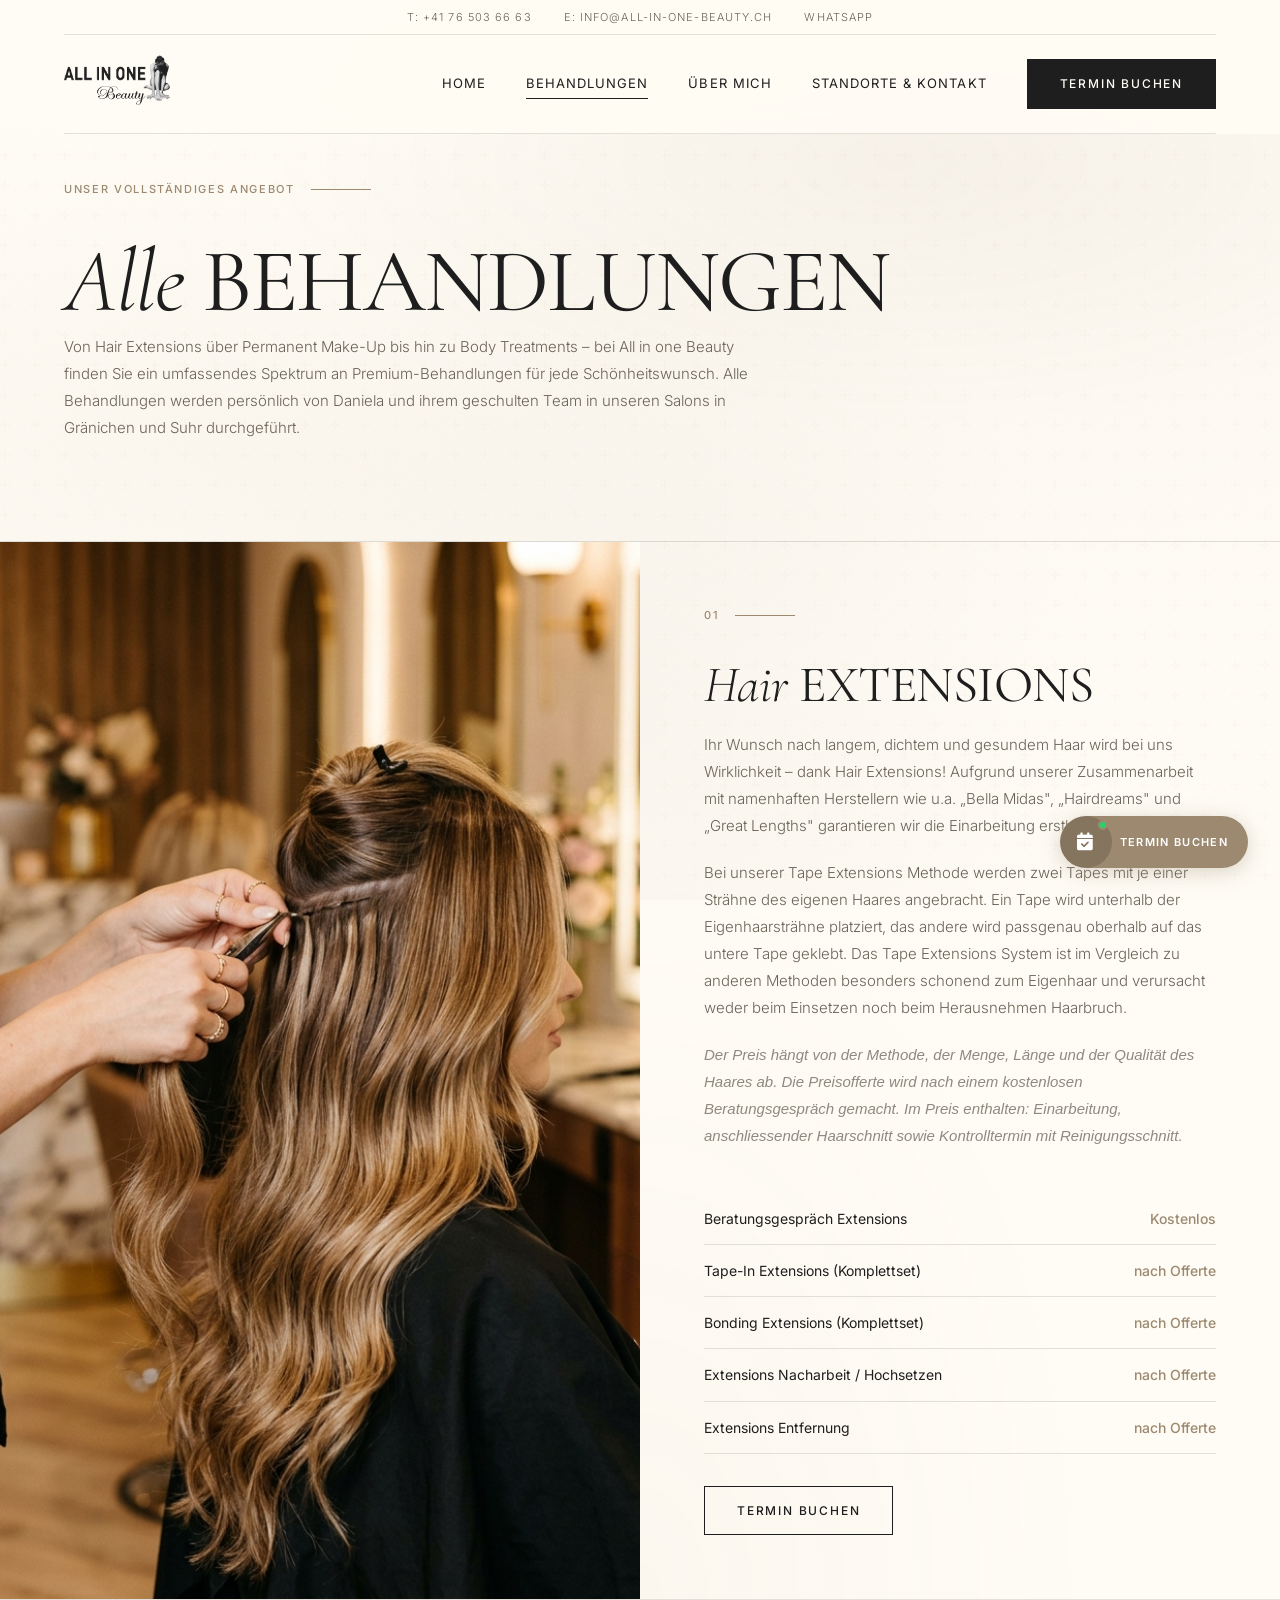
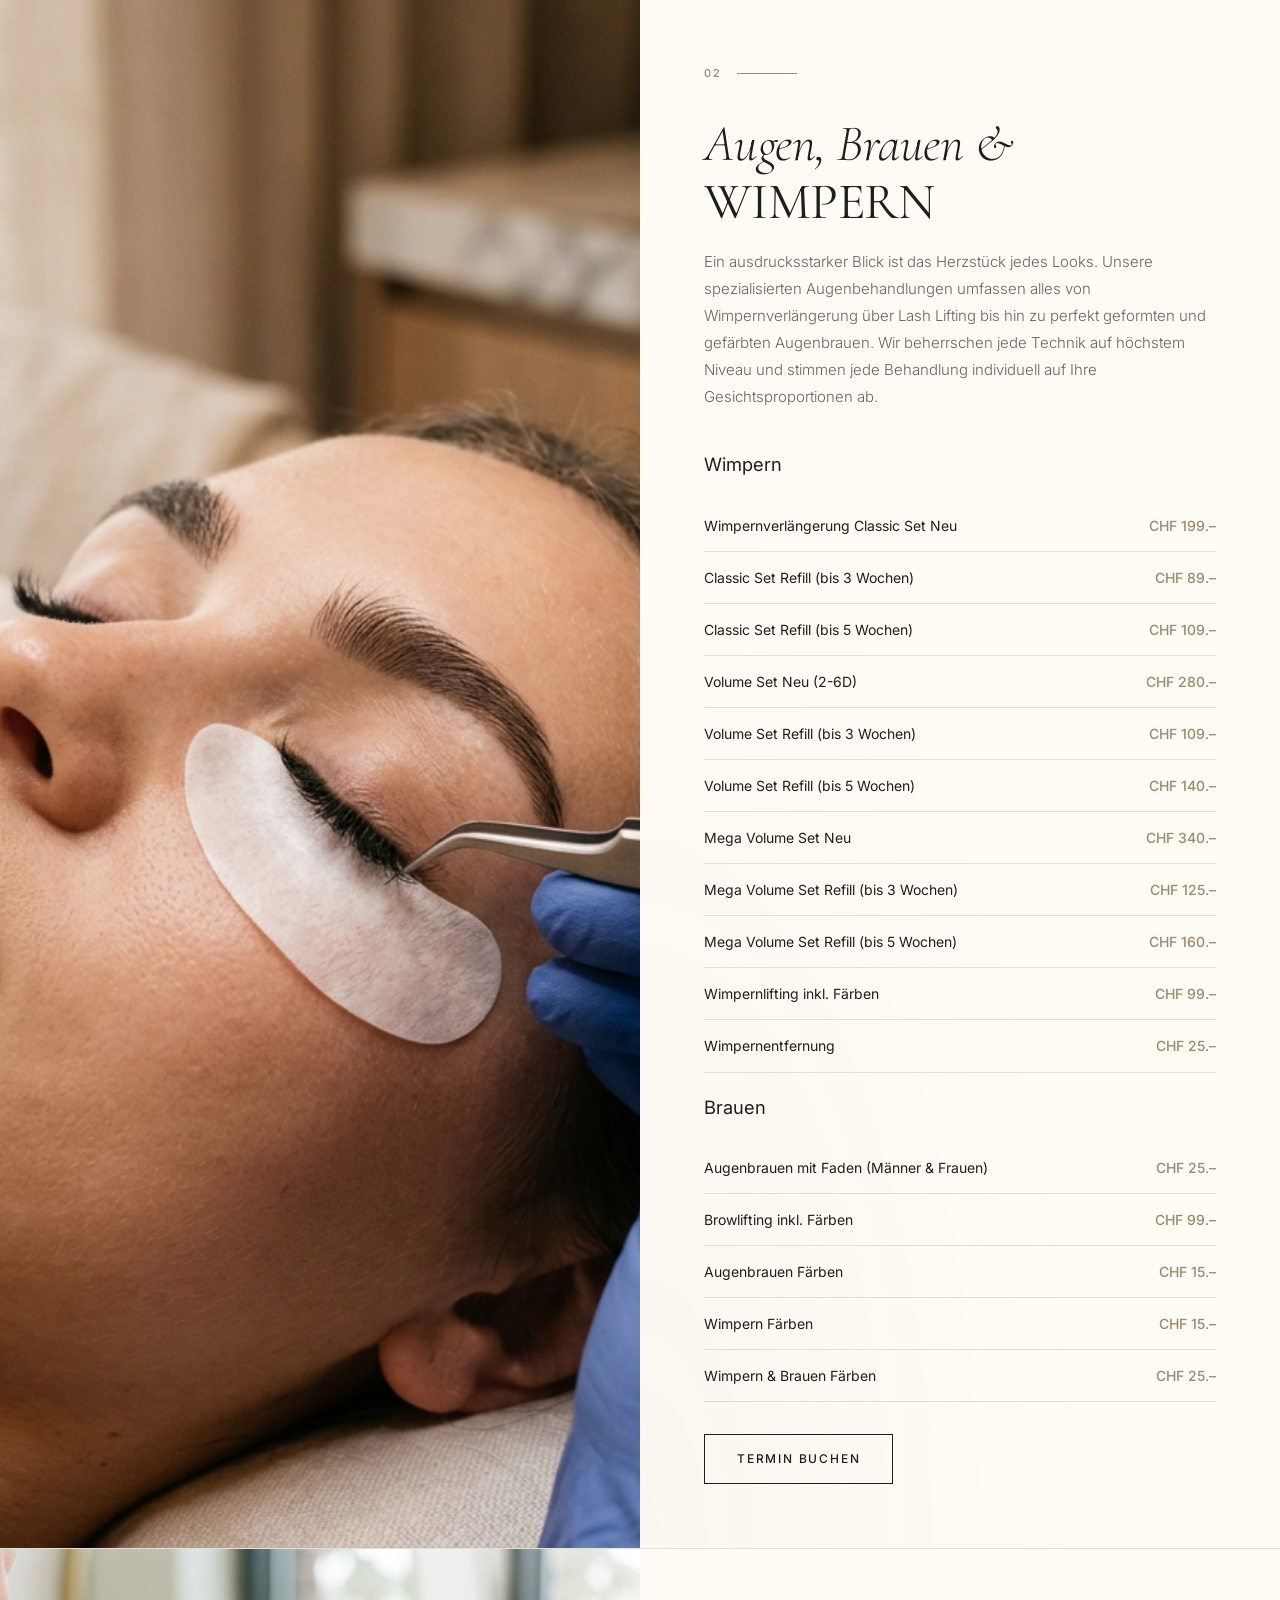
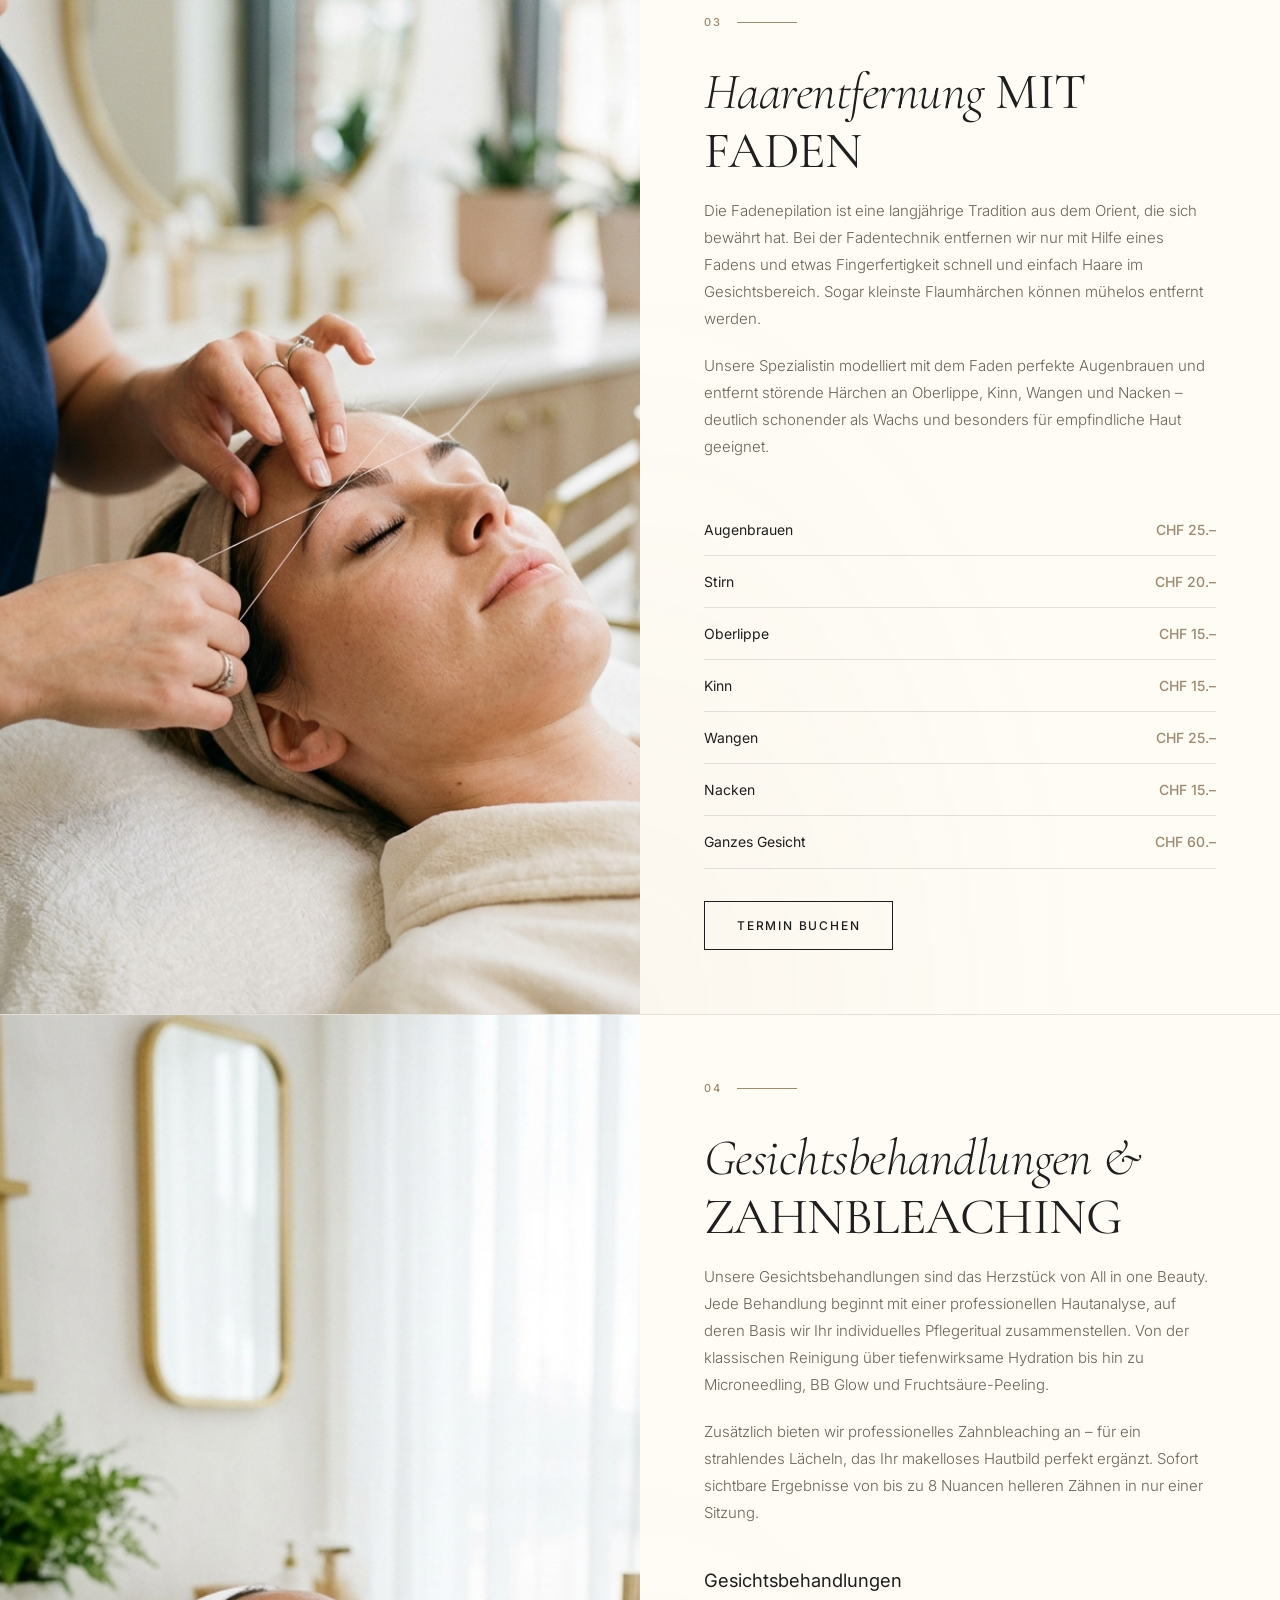
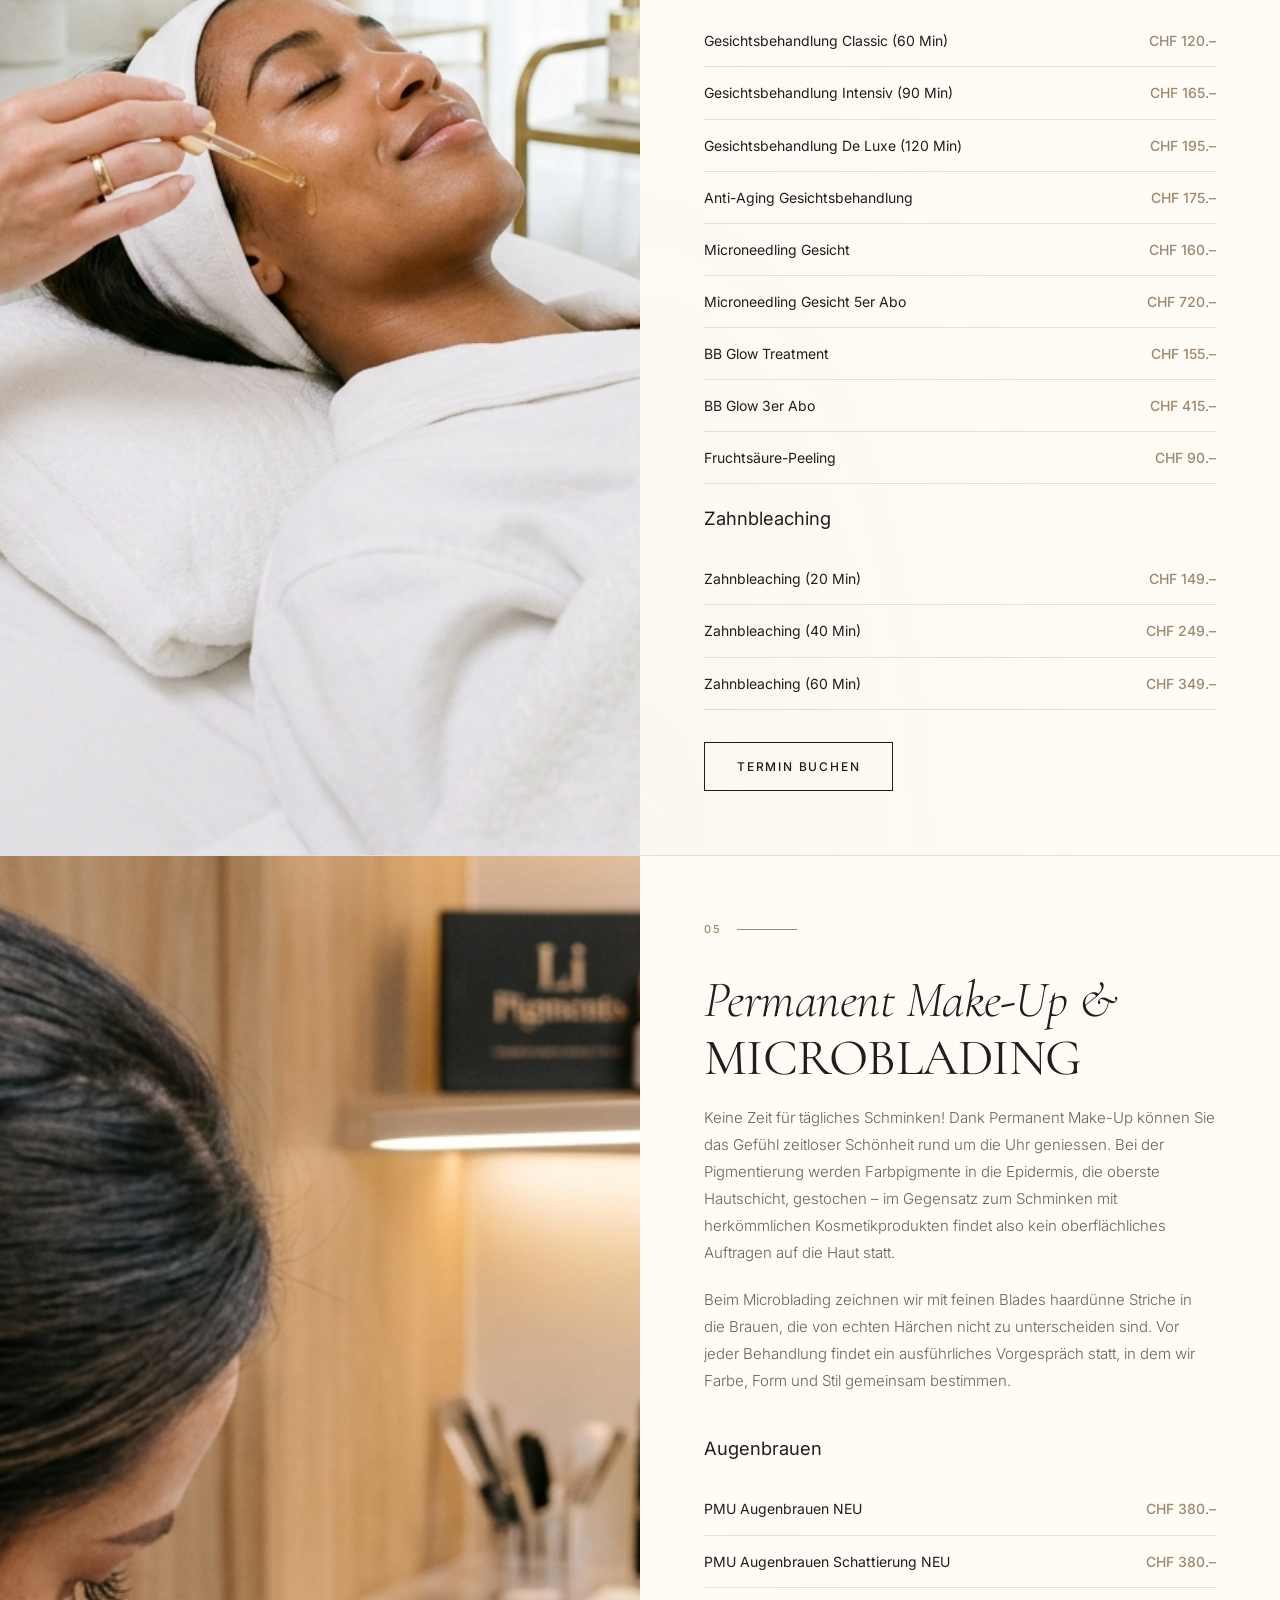
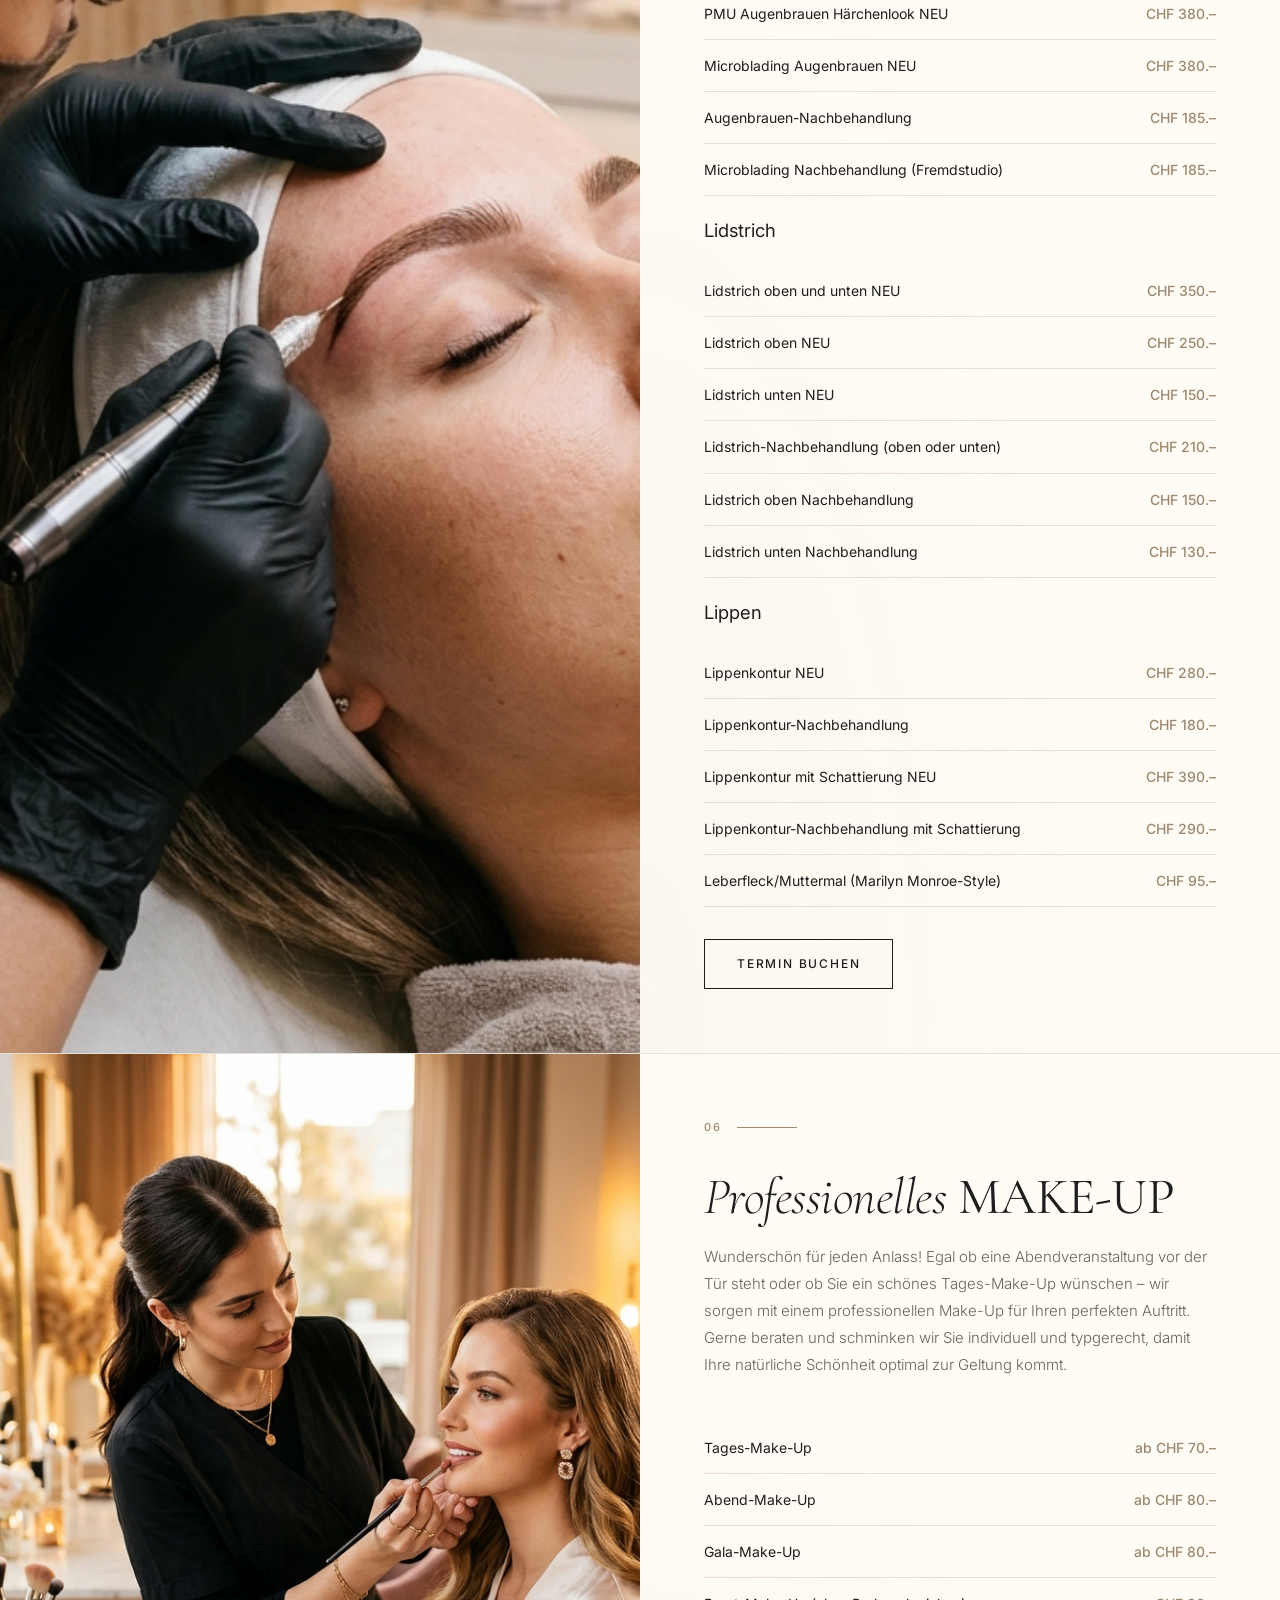
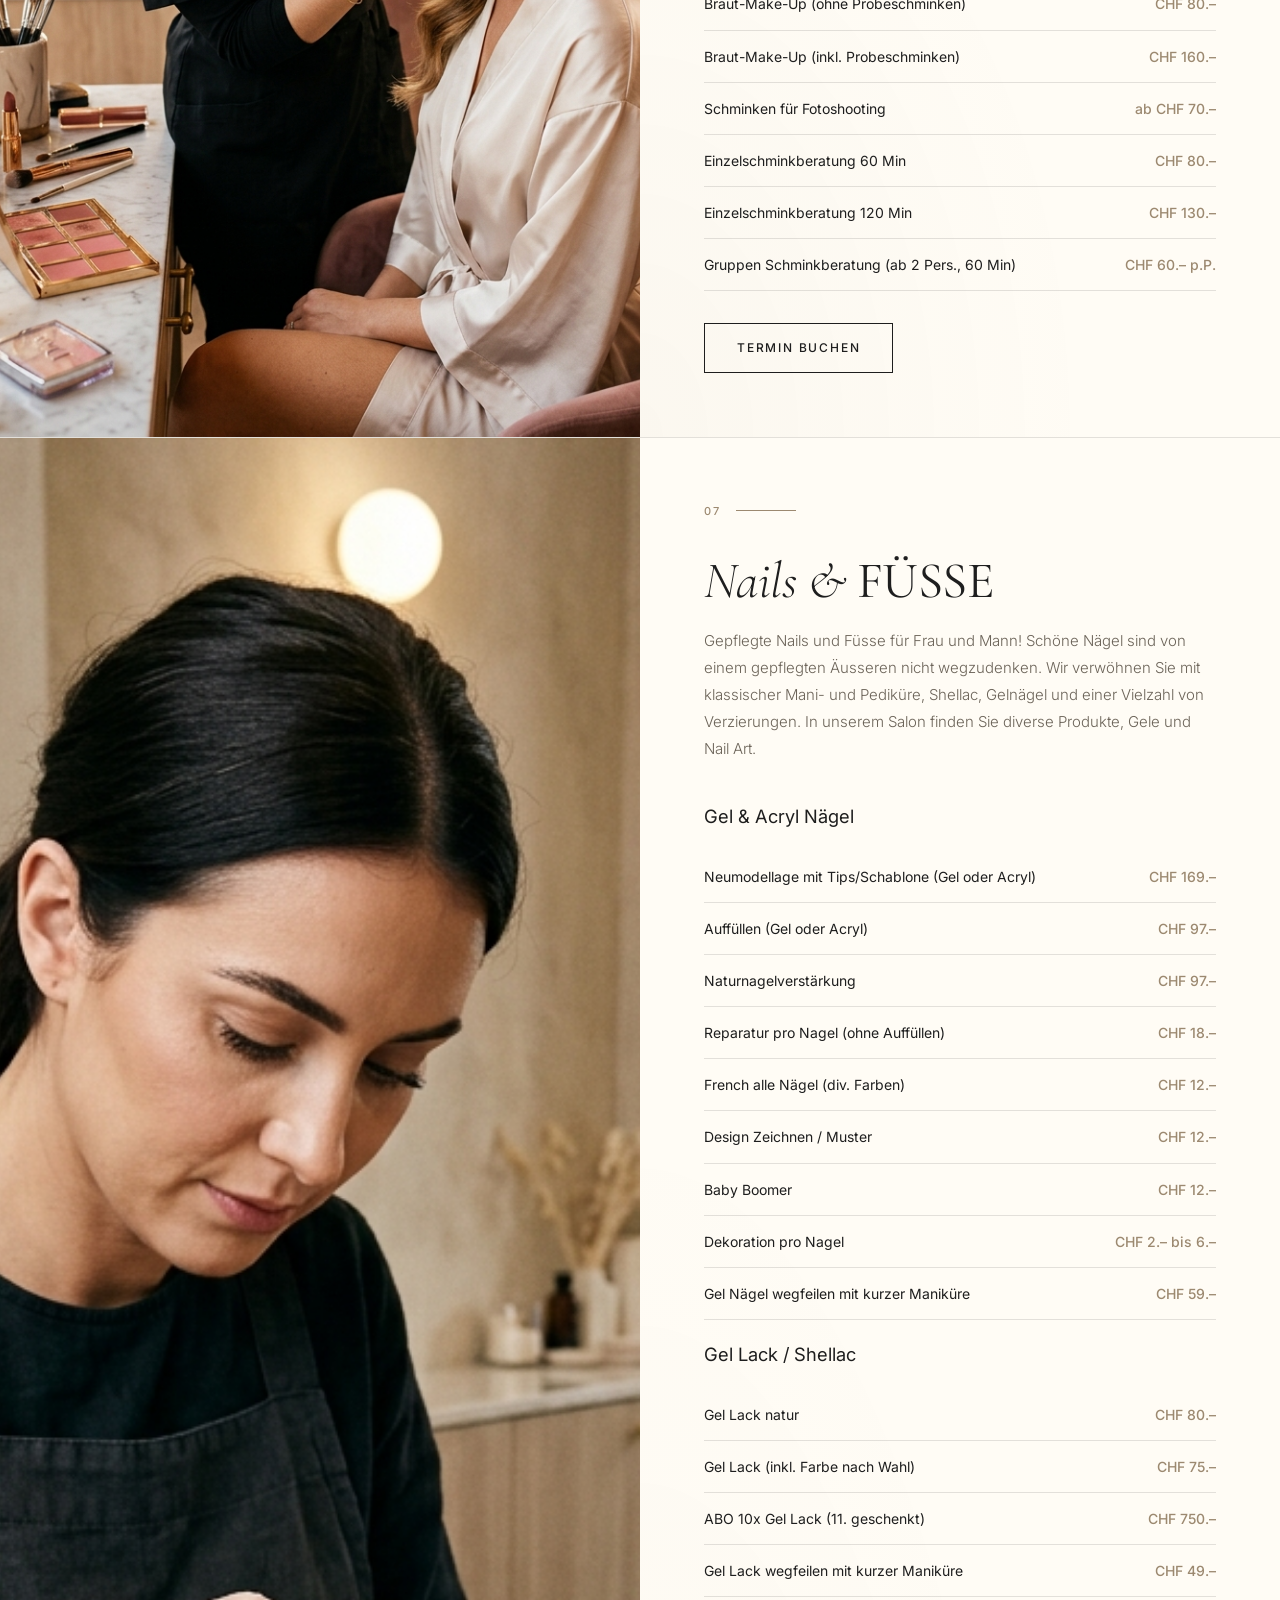
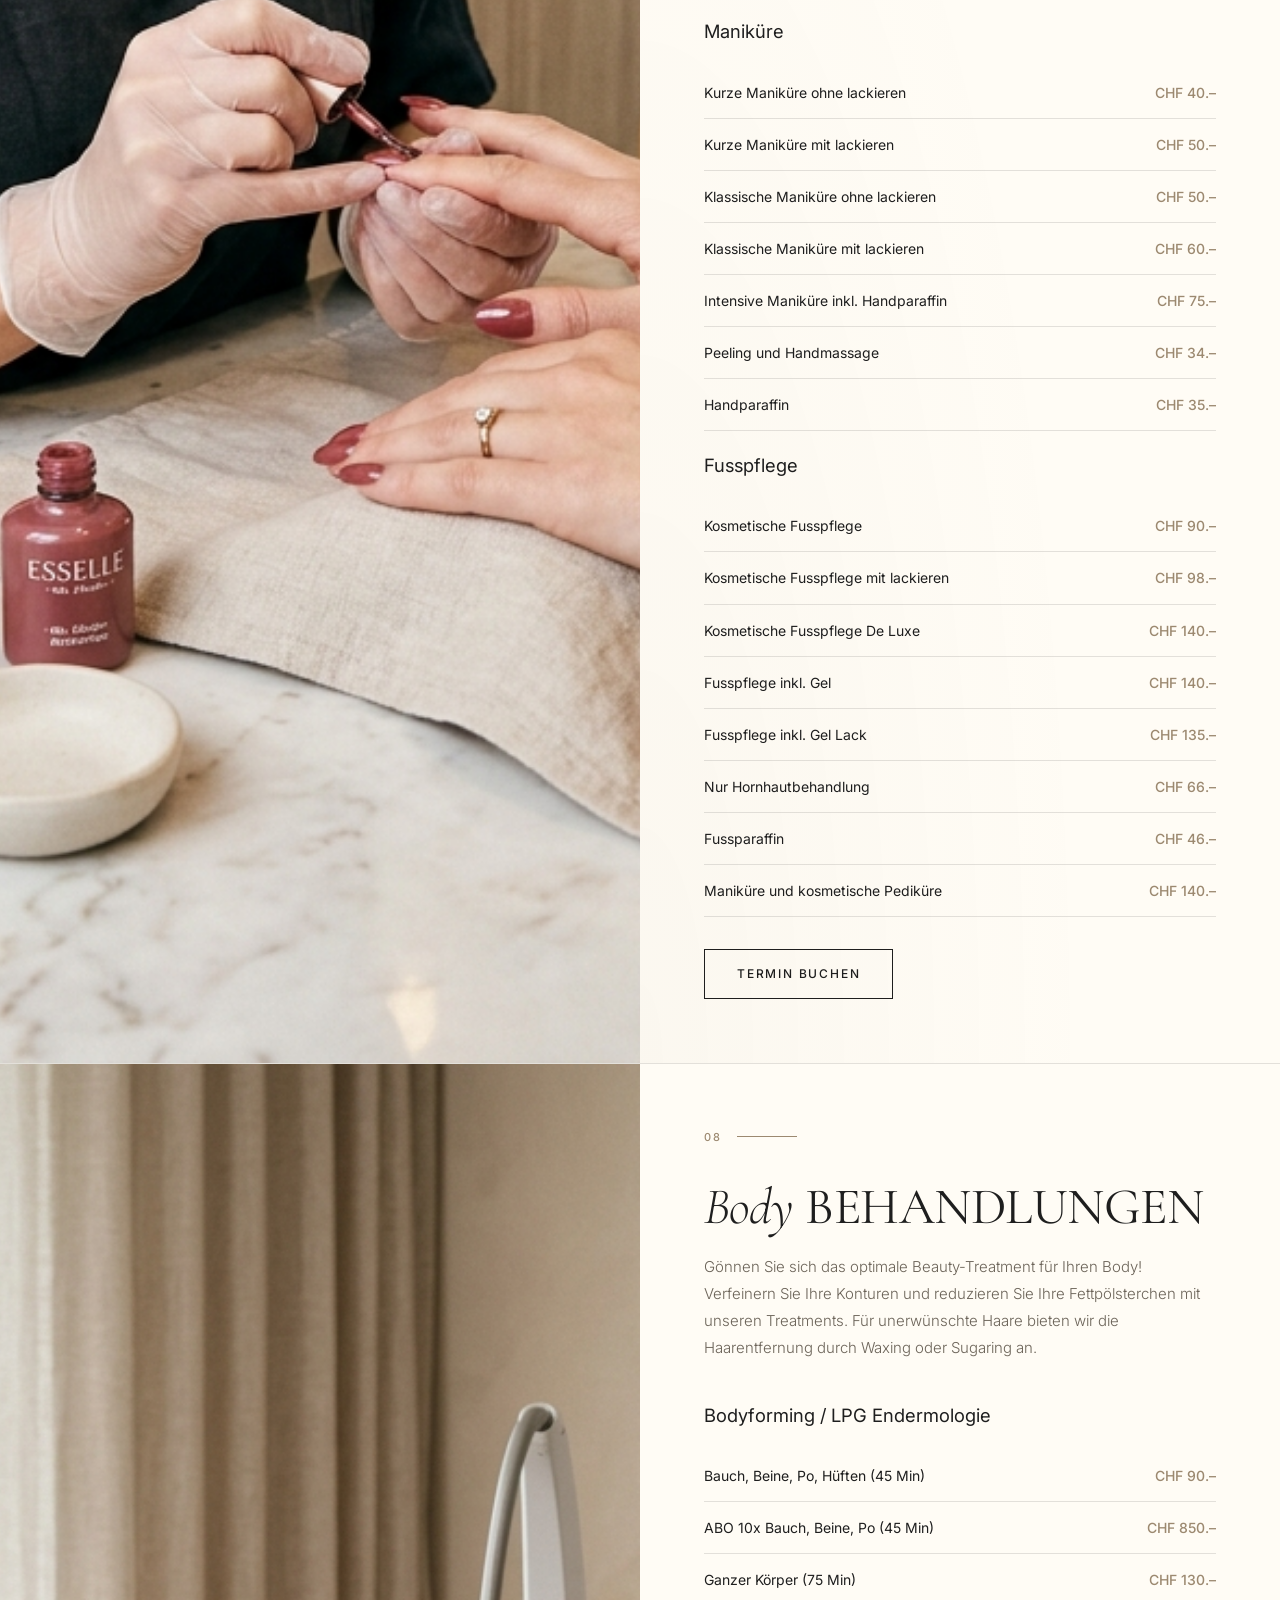
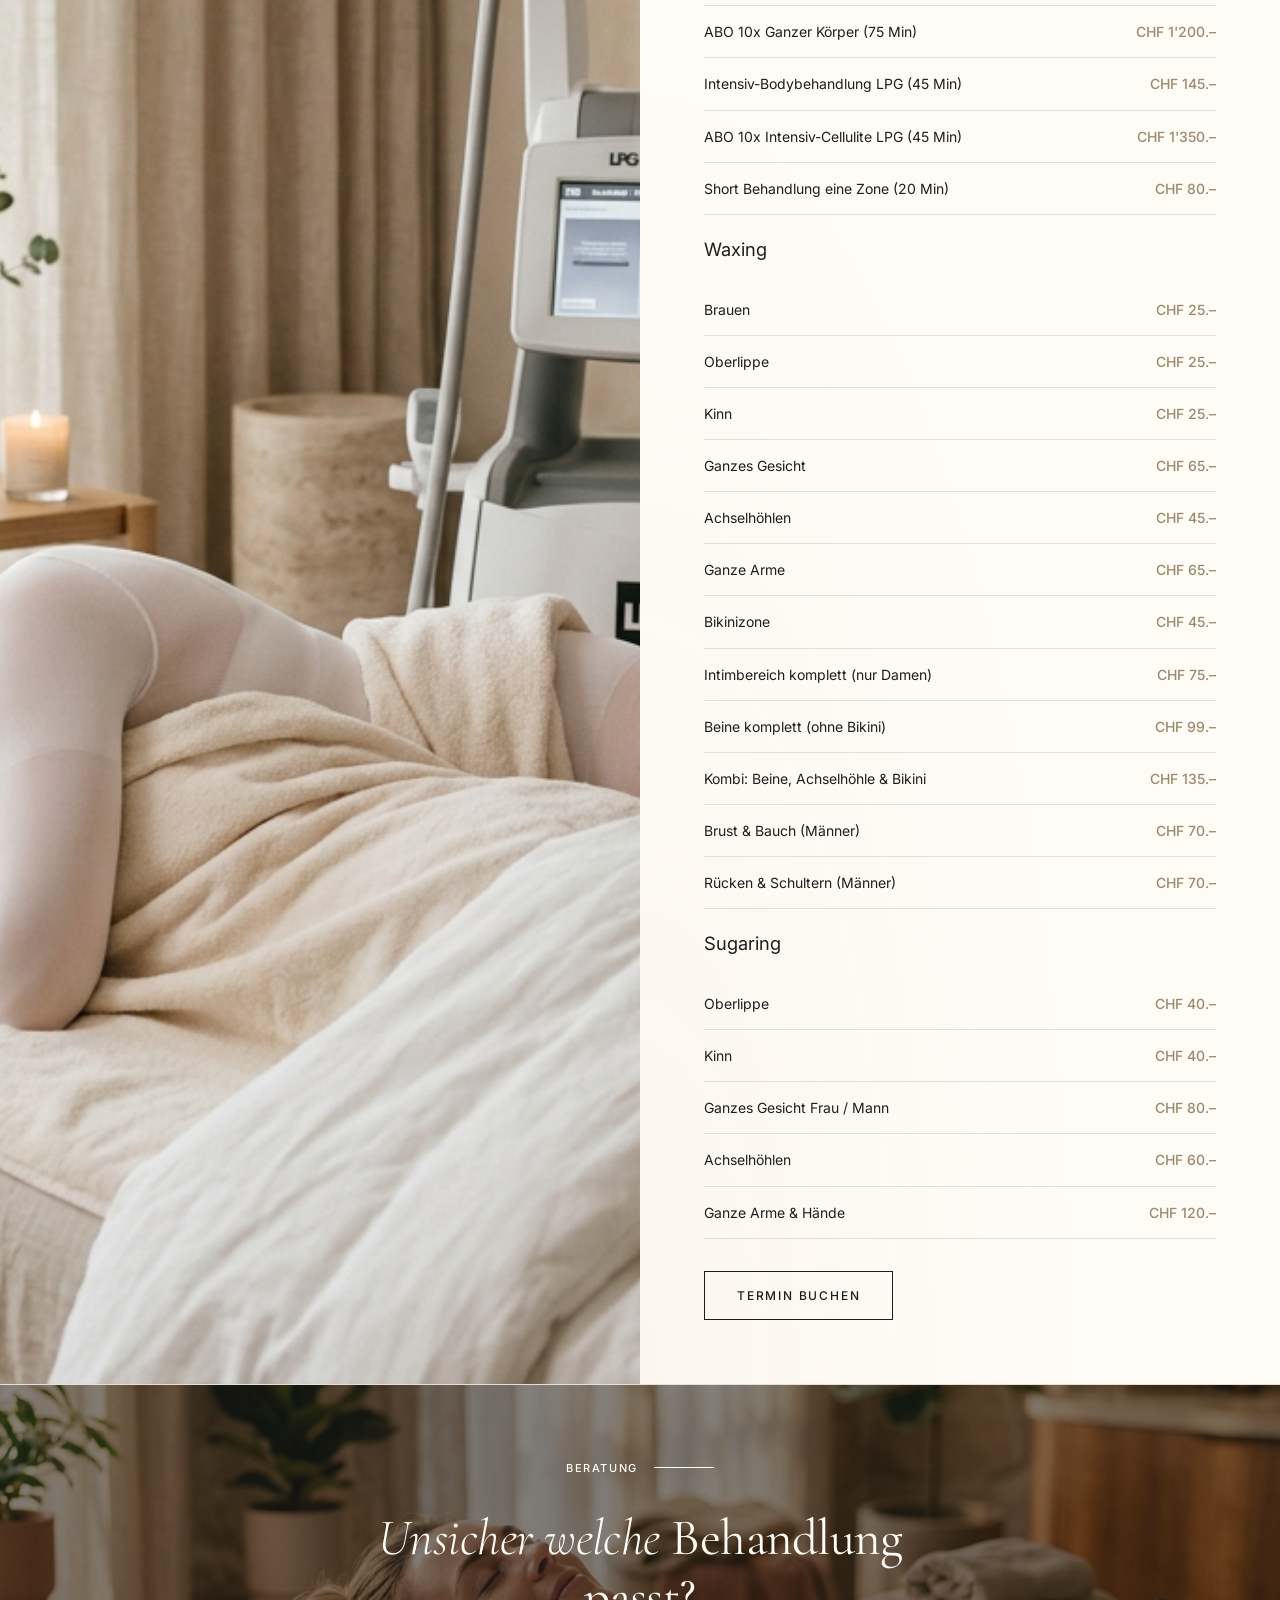
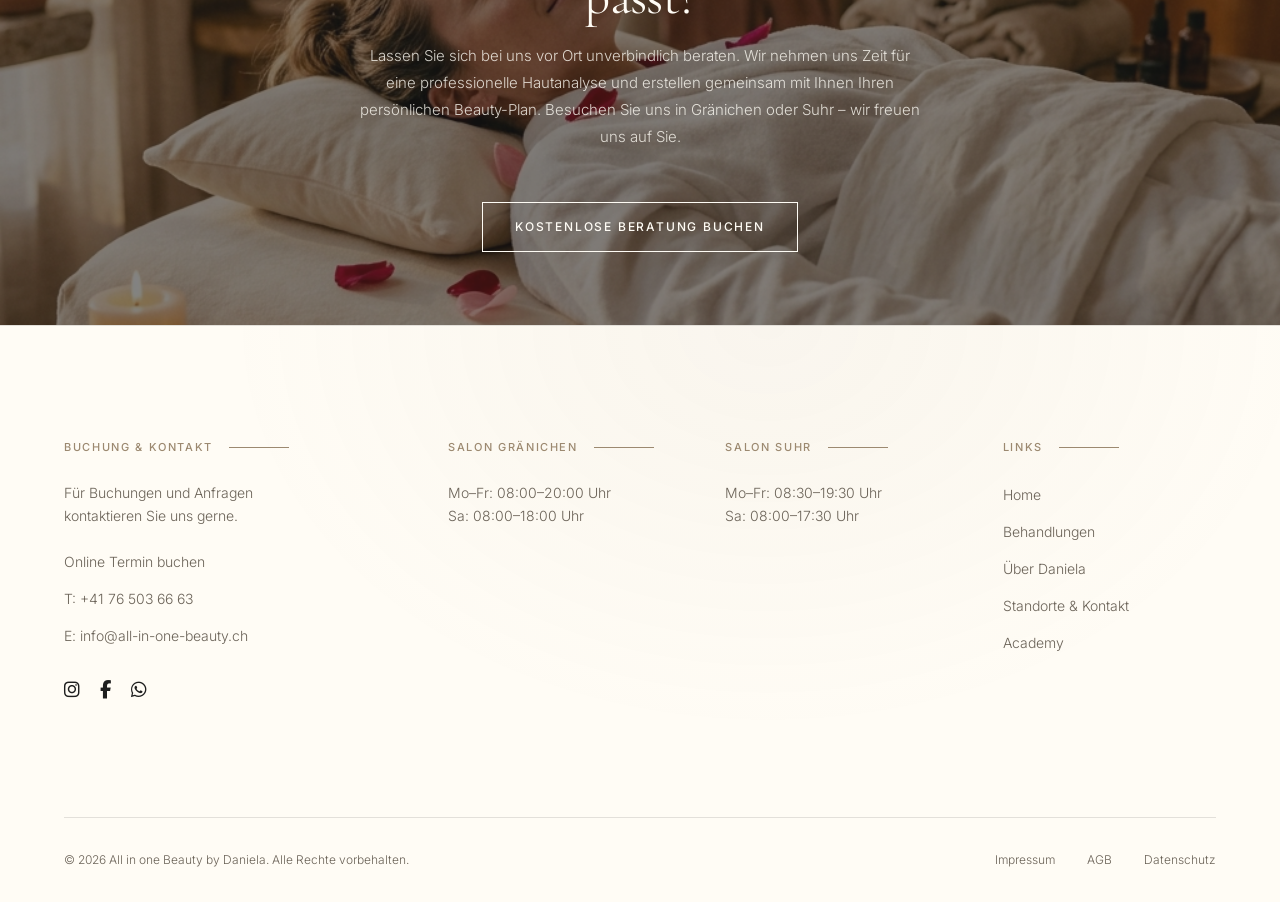
==== commit ea798037: "Local images, circular Daniela profile, WhatsApp green, FAB widget - Generated 10 custom treatment/h" ====
--- a/behandlungen.html
+++ b/behandlungen.html
@@ -13,6 +13,17 @@
     <link href="https://fonts.googleapis.com/css2?family=Cormorant+Garamond:ital,wght@0,300;0,400;0,600;1,300;1,400;1,600&family=Inter:wght@300;400;500;600&display=swap" rel="stylesheet">
     <link rel="stylesheet" href="https://cdnjs.cloudflare.com/ajax/libs/font-awesome/6.4.0/css/all.min.css">
     <link rel="stylesheet" href="style.css">
+    <script src="https://buchung.treatwell.ch/common/venue-menu/javascript/widget-button.js?v1"></script>
+    <script>
+      (function() {
+        var link = document.createElement("link");
+        link.type = "text/css";
+        link.href = "https://buchung.treatwell.ch/common/venue-menu/css/widget-button.css";
+        link.rel = "stylesheet";
+        link.media = "screen";
+        document.getElementsByTagName("head")[0].appendChild(link);
+      }());
+    </script>
 </head>
 <body>
 
@@ -26,21 +37,24 @@
             </div>
             <div class="container">
                 <div class="nav-container">
-                    <a href="index.html" class="logo"><img src="https://www.all-in-one-beauty.ch/wp-content/uploads/logo-neu-Kopie-1.png" alt="All in one Beauty Logo"></a>
+                    <a href="index.html" class="logo"><img src="images/logo.png" alt="All in one Beauty Logo"></a>
                     <button class="nav-toggle" aria-label="Menu öffnen"><span></span><span></span></button>
                     <nav class="nav-links">
                         <a href="index.html" class="nav-link">Home</a>
                         <a href="behandlungen.html" class="nav-link active">Behandlungen</a>
                         <a href="ueber-mich.html" class="nav-link">Über mich</a>
                         <a href="kontakt.html" class="nav-link">Standorte & Kontakt</a>
-                        <a href="https://allinone.hairlist.ch/" target="_blank" class="btn btn-filled">Termin Buchen</a>
+                        <a href="https://buchung.treatwell.ch/ort/520140/menue/" target="_blank" class="btn btn-filled">Termin Buchen</a>
                     </nav>
                 </div>
             </div>
         </div>
     </header>
 
-    <a href="https://allinone.hairlist.ch/" target="_blank" class="fab">Termin Buchen <i class="fa-solid fa-arrow-right"></i></a>
+    <a href="https://buchung.treatwell.ch/ort/520140/menue/" target="_blank" class="fab">
+        <span class="fab-icon"><i class="fa-solid fa-calendar-check"></i></span>
+        <span class="fab-text">Termin Buchen</span>
+    </a>
 
     <!-- PAGE HEADER -->
     <section class="page-hero">
@@ -59,7 +73,7 @@
     <section>
         <div class="treatment-block fade-up">
             <div class="treatment-img-col">
-                <img src="https://images.unsplash.com/photo-1522337360788-8b13dee7a37e?auto=format&fit=crop&q=80&w=900" alt="Hair Extensions All in one Beauty Gränichen">
+                <img src="images/hair-extensions.png" alt="Hair Extensions All in one Beauty Gränichen">
             </div>
             <div class="treatment-text-col">
                 <div class="signpost"><span class="signpost-text">01</span><div class="signpost-line"></div></div>
@@ -75,7 +89,7 @@
                     <li class="price-item"><span class="price-name">Extensions Entfernung</span><span class="price-val">nach Offerte</span></li>
                 </ul>
                 <div style="margin-top: 2rem;">
-                    <a href="https://allinone.hairlist.ch/" target="_blank" class="btn">Termin buchen</a>
+                    <a href="https://buchung.treatwell.ch/ort/520140/menue/" target="_blank" class="btn">Termin buchen</a>
                 </div>
             </div>
         </div>
@@ -87,7 +101,7 @@
     <section>
         <div class="treatment-block fade-up">
             <div class="treatment-img-col">
-                <img src="https://images.unsplash.com/photo-1512496015851-a1fbcf69d39e?auto=format&fit=crop&q=80&w=900" alt="Wimpern und Brauen Behandlung">
+                <img src="images/wimpern-brauen.png" alt="Wimpern und Brauen Behandlung">
             </div>
             <div class="treatment-text-col">
                 <div class="signpost"><span class="signpost-text">02</span><div class="signpost-line"></div></div>
@@ -116,7 +130,7 @@
                     <li class="price-item"><span class="price-name">Wimpern & Brauen Färben</span><span class="price-val">CHF 25.–</span></li>
                 </ul>
                 <div style="margin-top: 2rem;">
-                    <a href="https://allinone.hairlist.ch/" target="_blank" class="btn">Termin buchen</a>
+                    <a href="https://buchung.treatwell.ch/ort/520140/menue/" target="_blank" class="btn">Termin buchen</a>
                 </div>
             </div>
         </div>
@@ -128,7 +142,7 @@
     <section>
         <div class="treatment-block fade-up">
             <div class="treatment-img-col">
-                <img src="https://images.unsplash.com/photo-1616394584738-fc6e612e71b9?auto=format&fit=crop&q=80&w=900" alt="Haarentfernung mit Faden Gesicht">
+                <img src="images/faden.png" alt="Haarentfernung mit Faden Gesicht">
             </div>
             <div class="treatment-text-col">
                 <div class="signpost"><span class="signpost-text">03</span><div class="signpost-line"></div></div>
@@ -145,7 +159,7 @@
                     <li class="price-item"><span class="price-name">Ganzes Gesicht</span><span class="price-val">CHF 60.–</span></li>
                 </ul>
                 <div style="margin-top: 2rem;">
-                    <a href="https://allinone.hairlist.ch/" target="_blank" class="btn">Termin buchen</a>
+                    <a href="https://buchung.treatwell.ch/ort/520140/menue/" target="_blank" class="btn">Termin buchen</a>
                 </div>
             </div>
         </div>
@@ -157,7 +171,7 @@
     <section>
         <div class="treatment-block fade-up">
             <div class="treatment-img-col">
-                <img src="https://images.unsplash.com/photo-1570172619644-dfd03ed5d881?auto=format&fit=crop&q=80&w=900" alt="Gesichtsbehandlung Anti-Aging Kosmetik">
+                <img src="images/gesicht.png" alt="Gesichtsbehandlung Anti-Aging Kosmetik">
             </div>
             <div class="treatment-text-col">
                 <div class="signpost"><span class="signpost-text">04</span><div class="signpost-line"></div></div>
@@ -183,7 +197,7 @@
                     <li class="price-item"><span class="price-name">Zahnbleaching (60 Min)</span><span class="price-val">CHF 349.–</span></li>
                 </ul>
                 <div style="margin-top: 2rem;">
-                    <a href="https://allinone.hairlist.ch/" target="_blank" class="btn">Termin buchen</a>
+                    <a href="https://buchung.treatwell.ch/ort/520140/menue/" target="_blank" class="btn">Termin buchen</a>
                 </div>
             </div>
         </div>
@@ -195,7 +209,7 @@
     <section>
         <div class="treatment-block fade-up">
             <div class="treatment-img-col">
-                <img src="https://images.unsplash.com/photo-1588006173527-b3cff9a820e4?auto=format&fit=crop&q=80&w=900" alt="Permanent Make-Up Microblading">
+                <img src="images/permanent-makeup.png" alt="Permanent Make-Up Microblading">
             </div>
             <div class="treatment-text-col">
                 <div class="signpost"><span class="signpost-text">05</span><div class="signpost-line"></div></div>
@@ -229,7 +243,7 @@
                     <li class="price-item"><span class="price-name">Leberfleck/Muttermal (Marilyn Monroe-Style)</span><span class="price-val">CHF 95.–</span></li>
                 </ul>
                 <div style="margin-top: 2rem;">
-                    <a href="https://allinone.hairlist.ch/" target="_blank" class="btn">Termin buchen</a>
+                    <a href="https://buchung.treatwell.ch/ort/520140/menue/" target="_blank" class="btn">Termin buchen</a>
                 </div>
             </div>
         </div>
@@ -241,7 +255,7 @@
     <section>
         <div class="treatment-block fade-up">
             <div class="treatment-img-col">
-                <img src="https://images.unsplash.com/photo-1487412947147-5cebf100ffc2?auto=format&fit=crop&q=80&w=900" alt="Professionelles Make-Up Hochzeit Event">
+                <img src="images/makeup.png" alt="Professionelles Make-Up Hochzeit Event">
             </div>
             <div class="treatment-text-col">
                 <div class="signpost"><span class="signpost-text">06</span><div class="signpost-line"></div></div>
@@ -259,7 +273,7 @@
                     <li class="price-item"><span class="price-name">Gruppen Schminkberatung (ab 2 Pers., 60 Min)</span><span class="price-val">CHF 60.– p.P.</span></li>
                 </ul>
                 <div style="margin-top: 2rem;">
-                    <a href="https://allinone.hairlist.ch/" target="_blank" class="btn">Termin buchen</a>
+                    <a href="https://buchung.treatwell.ch/ort/520140/menue/" target="_blank" class="btn">Termin buchen</a>
                 </div>
             </div>
         </div>
@@ -271,7 +285,7 @@
     <section>
         <div class="treatment-block fade-up">
             <div class="treatment-img-col">
-                <img src="https://images.unsplash.com/photo-1604654894610-df63bc536371?auto=format&fit=crop&q=80&w=900" alt="Maniküre Nails Gelnägel Nageldesign">
+                <img src="images/nails.png" alt="Maniküre Nails Gelnägel Nageldesign">
             </div>
             <div class="treatment-text-col">
                 <div class="signpost"><span class="signpost-text">07</span><div class="signpost-line"></div></div>
@@ -318,7 +332,7 @@
                     <li class="price-item"><span class="price-name">Maniküre und kosmetische Pediküre</span><span class="price-val">CHF 140.–</span></li>
                 </ul>
                 <div style="margin-top: 2rem;">
-                    <a href="https://allinone.hairlist.ch/" target="_blank" class="btn">Termin buchen</a>
+                    <a href="https://buchung.treatwell.ch/ort/520140/menue/" target="_blank" class="btn">Termin buchen</a>
                 </div>
             </div>
         </div>
@@ -330,7 +344,7 @@
     <section>
         <div class="treatment-block fade-up">
             <div class="treatment-img-col">
-                <img src="https://images.unsplash.com/photo-1544161515-4ab6ce6db874?auto=format&fit=crop&q=80&w=900" alt="Body Behandlungen Bodyforming Waxing">
+                <img src="images/body.png" alt="Body Behandlungen Bodyforming Waxing">
             </div>
             <div class="treatment-text-col">
                 <div class="signpost"><span class="signpost-text">08</span><div class="signpost-line"></div></div>
@@ -370,7 +384,7 @@
                     <li class="price-item"><span class="price-name">Ganze Arme & Hände</span><span class="price-val">CHF 120.–</span></li>
                 </ul>
                 <div style="margin-top: 2rem;">
-                    <a href="https://allinone.hairlist.ch/" target="_blank" class="btn">Termin buchen</a>
+                    <a href="https://buchung.treatwell.ch/ort/520140/menue/" target="_blank" class="btn">Termin buchen</a>
                 </div>
             </div>
         </div>
@@ -378,7 +392,7 @@
 
     <!-- CTA -->
     <section class="cta-section">
-        <img src="https://images.unsplash.com/photo-1560750588-73207b1ef5b8?auto=format&fit=crop&q=80&w=1920" alt="Kosmetikbehandlung buchen" class="cta-bg">
+        <img src="images/cta.png" alt="Kosmetikbehandlung buchen" class="cta-bg">
         <div class="cta-overlay"></div>
         <div class="cta-content fade-up">
             <div class="signpost" style="justify-content: center;">
@@ -387,7 +401,7 @@
             </div>
             <h2><em>Unsicher welche</em> Behandlung passt?</h2>
             <p>Lassen Sie sich bei uns vor Ort unverbindlich beraten. Wir nehmen uns Zeit für eine professionelle Hautanalyse und erstellen gemeinsam mit Ihnen Ihren persönlichen Beauty-Plan. Besuchen Sie uns in Gränichen oder Suhr – wir freuen uns auf Sie.</p>
-            <a href="https://allinone.hairlist.ch/" target="_blank" class="btn">Kostenlose Beratung buchen</a>
+            <a href="https://buchung.treatwell.ch/ort/520140/menue/" target="_blank" class="btn">Kostenlose Beratung buchen</a>
         </div>
     </section>
 
@@ -399,11 +413,11 @@
                     <div class="footer-col">
                         <div class="signpost"><span class="signpost-text">Buchung & Kontakt</span><div class="signpost-line"></div></div>
                         <p class="footer-info">Für Buchungen und Anfragen<br>kontaktieren Sie uns gerne.</p>
-                        <a href="https://allinone.hairlist.ch/" target="_blank" class="footer-text-link">Online Termin buchen</a><br>
+                        <a href="https://buchung.treatwell.ch/ort/520140/menue/" target="_blank" class="footer-text-link">Online Termin buchen</a><br>
                         <a href="tel:+41765036663" class="footer-text-link">T: +41 76 503 66 63</a><br>
                         <a href="mailto:info@all-in-one-beauty.ch" class="footer-text-link">E: info@all-in-one-beauty.ch</a>
                         <div class="social-links">
-                            <a href="#" target="_blank" aria-label="Instagram"><i class="fa-brands fa-instagram"></i></a>
+                            <a href="https://trea.tw/JfX4W88qK6WJF9y6u" target="_blank" aria-label="Instagram"><i class="fa-brands fa-instagram"></i></a>
                             <a href="#" target="_blank" aria-label="Facebook"><i class="fa-brands fa-facebook-f"></i></a>
                             <a href="https://wa.me/41765036663" target="_blank" aria-label="WhatsApp"><i class="fa-brands fa-whatsapp"></i></a>
                         </div>
--- a/style.css
+++ b/style.css
@@ -364,33 +364,82 @@
 /* ============================================================
    FLOATING BOOKING BUTTON
    ============================================================ */
+/* Floating booking widget — permanent corner pill */
 .fab {
     position: fixed;
     bottom: 2rem;
     right: 2rem;
-    background: var(--clr-text);
-    color: var(--clr-bg);
-    padding: 0.875rem 1.5rem;
+    background: var(--clr-accent);
+    color: #fff;
+    padding: 0;
     font-family: var(--font-body);
     font-size: 0.6875rem;
-    font-weight: 500;
+    font-weight: 600;
     text-transform: uppercase;
-    letter-spacing: 0.15em;
+    letter-spacing: 0.12em;
     z-index: 999;
     display: flex;
     align-items: center;
-    gap: 0.5rem;
+    gap: 0;
     transition: var(--trans-smooth);
     border: none;
+    border-radius: 50px;
+    overflow: hidden;
+    box-shadow: 0 4px 20px rgba(156, 137, 112, 0.35);
+}
+
+.fab-icon {
+    width: 52px;
+    height: 52px;
+    display: flex;
+    align-items: center;
+    justify-content: center;
+    background: rgba(0,0,0,0.15);
+    border-radius: 50%;
+    flex-shrink: 0;
+    position: relative;
+}
+
+.fab-icon i {
+    font-size: 1.125rem;
+}
+
+/* Pulsing dot */
+.fab-icon::after {
+    content: '';
+    position: absolute;
+    top: 4px;
+    right: 4px;
+    width: 10px;
+    height: 10px;
+    background: #25D366;
+    border-radius: 50%;
+    border: 2px solid var(--clr-accent);
+    animation: fab-pulse 2s ease-in-out infinite;
+}
+
+@keyframes fab-pulse {
+    0%, 100% { transform: scale(1); opacity: 1; }
+    50% { transform: scale(1.3); opacity: 0.7; }
+}
+
+.fab-text {
+    padding: 0 1.25rem 0 0.5rem;
+    white-space: nowrap;
 }
 
 .fab:hover {
     transform: translateY(-3px);
-    box-shadow: 0 8px 25px rgba(0,0,0,0.15);
-}
-
-.fab i {
-    font-size: 0.875rem;
+    box-shadow: 0 8px 30px rgba(156, 137, 112, 0.5);
+    background: var(--clr-text);
+}
+
+.fab:hover .fab-icon {
+    background: rgba(255,255,255,0.15);
+}
+
+.fab:hover .fab-icon::after {
+    border-color: var(--clr-text);
 }
 
 /* ============================================================
@@ -444,6 +493,245 @@
     gap: 1rem;
     margin-top: var(--space-md);
     flex-wrap: wrap;
+    align-items: center;
+}
+
+/* Hero brand logo */
+.hero-logo {
+    display: block;
+    max-width: 220px;
+    height: auto;
+    margin-bottom: var(--space-md);
+    filter: brightness(0) invert(0);
+    opacity: 0.85;
+}
+
+.hero-subtitle {
+    font-family: var(--font-body);
+    font-size: 0.8125rem;
+    text-transform: uppercase;
+    letter-spacing: 0.12em;
+    color: var(--clr-text-muted);
+    max-width: 600px;
+    margin-bottom: 0;
+}
+
+.hero-arrow-link {
+    color: var(--clr-text);
+}
+
+/* Large hero CTA button */
+.btn-hero {
+    display: inline-flex;
+    align-items: center;
+    gap: 0.6rem;
+    padding: 1.1rem 2.5rem;
+    font-family: var(--font-body);
+    font-size: 0.8125rem;
+    font-weight: 600;
+    text-transform: uppercase;
+    letter-spacing: 0.15em;
+    background: var(--clr-accent);
+    color: #fff;
+    border: 2px solid var(--clr-accent);
+    cursor: pointer;
+    transition: var(--trans-smooth);
+}
+
+.btn-hero:hover {
+    background: var(--clr-text);
+    border-color: var(--clr-text);
+    color: var(--clr-bg);
+    transform: translateY(-2px);
+    box-shadow: 0 8px 25px rgba(156, 137, 112, 0.3);
+}
+
+.btn-hero i { font-size: 0.875rem; }
+
+/* ============================================================
+   QUICK BOOKING BAR
+   ============================================================ */
+.quick-book-bar {
+    background: var(--clr-text);
+    color: var(--clr-bg);
+    padding: 1.25rem 0;
+    position: relative;
+    z-index: 10;
+}
+
+.quick-book-inner {
+    display: flex;
+    align-items: center;
+    justify-content: space-between;
+    gap: 2rem;
+    flex-wrap: wrap;
+}
+
+.quick-book-label {
+    display: flex;
+    align-items: center;
+    gap: 0.75rem;
+    font-family: var(--font-body);
+    font-size: 0.75rem;
+    text-transform: uppercase;
+    letter-spacing: 0.12em;
+    font-weight: 500;
+    white-space: nowrap;
+}
+
+.quick-book-label i {
+    font-size: 1.125rem;
+    color: var(--clr-accent);
+}
+
+.quick-book-actions {
+    display: flex;
+    gap: 0.75rem;
+    flex-wrap: wrap;
+}
+
+.quick-book-btn {
+    display: inline-flex;
+    align-items: center;
+    gap: 0.5rem;
+    padding: 0.65rem 1.25rem;
+    font-family: var(--font-body);
+    font-size: 0.6875rem;
+    font-weight: 500;
+    text-transform: uppercase;
+    letter-spacing: 0.12em;
+    border: 1px solid rgba(255,252,245,0.25);
+    color: var(--clr-bg);
+    transition: var(--trans-smooth);
+    white-space: nowrap;
+}
+
+.quick-book-btn:hover {
+    background: rgba(255,252,245,0.1);
+    border-color: rgba(255,252,245,0.5);
+}
+
+.quick-book-btn.qb-primary {
+    background: var(--clr-accent);
+    border-color: var(--clr-accent);
+    color: #fff;
+}
+
+.quick-book-btn.qb-primary:hover {
+    background: #b39e85;
+    border-color: #b39e85;
+}
+
+.quick-book-btn.qb-whatsapp {
+    background: #25D366;
+    border-color: #25D366;
+    color: #fff;
+}
+
+.quick-book-btn.qb-whatsapp:hover {
+    background: #1eba59;
+    border-color: #1eba59;
+}
+
+.quick-book-btn i {
+    font-size: 0.875rem;
+}
+
+/* ============================================================
+   TRUST STRIP
+   ============================================================ */
+.trust-strip {
+    border-bottom: 1px solid var(--clr-border-light);
+    padding: var(--space-lg) 0;
+    background:
+        radial-gradient(ellipse at 30% 50%, rgba(156, 137, 112, 0.05), transparent 50%),
+        var(--clr-bg);
+}
+
+.trust-inner {
+    display: flex;
+    align-items: center;
+    justify-content: center;
+    gap: var(--space-lg);
+    flex-wrap: wrap;
+}
+
+.trust-item {
+    display: flex;
+    flex-direction: column;
+    align-items: center;
+    gap: 0.75rem;
+    text-align: center;
+}
+
+.trust-logo {
+    height: 40px;
+    width: auto;
+    object-fit: contain;
+    filter: grayscale(100%);
+    opacity: 0.7;
+    transition: var(--trans-smooth);
+}
+
+.trust-logo-srf { height: 30px; }
+.trust-logo-cert { height: 50px; border-radius: 4px; }
+
+.trust-item:hover .trust-logo {
+    filter: grayscale(0%);
+    opacity: 1;
+}
+
+.trust-label {
+    font-family: var(--font-body);
+    font-size: 0.6875rem;
+    text-transform: uppercase;
+    letter-spacing: 0.12em;
+    font-weight: 500;
+    color: var(--clr-text-muted);
+}
+
+.trust-divider {
+    width: 1px;
+    height: 50px;
+    background: var(--clr-border-light);
+}
+
+.trust-badge {
+    display: inline-flex;
+    align-items: center;
+    justify-content: center;
+    width: 48px;
+    height: 48px;
+    border: 2px solid var(--clr-accent);
+    border-radius: 50%;
+    font-family: var(--font-body);
+    font-size: 0.75rem;
+    font-weight: 600;
+    letter-spacing: 0.08em;
+    color: var(--clr-accent);
+}
+
+/* CTA actions row */
+.cta-actions {
+    display: flex;
+    gap: 1rem;
+    margin-top: var(--space-md);
+    justify-content: center;
+    flex-wrap: wrap;
+}
+
+.btn-whatsapp {
+    display: inline-flex;
+    align-items: center;
+    gap: 0.5rem;
+    border-color: rgba(255,252,245,0.5);
+    color: var(--clr-bg);
+}
+
+.btn-whatsapp:hover {
+    background: #25D366;
+    border-color: #25D366;
+    color: #fff;
 }
 
 /* ============================================================
@@ -607,18 +895,28 @@
     display: grid;
     grid-template-columns: 1fr 1fr;
     gap: 0;
-    min-height: 80vh;
+    min-height: auto;
 }
 
 .about-img-col {
     position: relative;
     overflow: hidden;
+    display: flex;
+    align-items: center;
+    justify-content: center;
+    padding: var(--space-xl) var(--space-lg);
+    background:
+        radial-gradient(ellipse at center, rgba(156, 137, 112, 0.08), transparent 60%),
+        var(--clr-bg-alt);
 }
 
 .about-img-col img {
-    width: 100%;
-    height: 100%;
+    width: 260px;
+    height: 260px;
     object-fit: cover;
+    border-radius: 50%;
+    border: 4px solid var(--clr-accent);
+    box-shadow: 0 8px 40px rgba(156, 137, 112, 0.2);
 }
 
 .about-text-col {
@@ -1199,6 +1497,19 @@
     }
 
     .social-card:nth-child(2) { border-right: none; }
+
+    .quick-book-inner {
+        justify-content: center;
+        text-align: center;
+    }
+
+    .trust-divider {
+        display: none;
+    }
+
+    .trust-inner {
+        gap: var(--space-md);
+    }
 }
 
 @media (max-width: 600px) {
@@ -1217,7 +1528,16 @@
     .fab {
         bottom: 1rem;
         right: 1rem;
-        padding: 0.75rem 1.25rem;
+    }
+
+    .fab-icon {
+        width: 44px;
+        height: 44px;
+    }
+
+    .fab-text {
+        font-size: 0.6rem;
+        padding: 0 1rem 0 0.4rem;
     }
 
     .intro-grid {
@@ -1250,4 +1570,31 @@
         border-right: none;
         border-bottom: 1px solid var(--clr-border-light);
     }
-}
+
+    .quick-book-inner {
+        flex-direction: column;
+        align-items: center;
+        gap: 1rem;
+    }
+
+    .quick-book-actions {
+        width: 100%;
+        justify-content: center;
+    }
+
+    .hero-logo {
+        max-width: 160px;
+    }
+
+    .hero-subtitle {
+        font-size: 0.6875rem;
+    }
+
+    .trust-strip {
+        padding: var(--space-md) 0;
+    }
+
+    .trust-logo-cert {
+        height: 40px;
+    }
+}
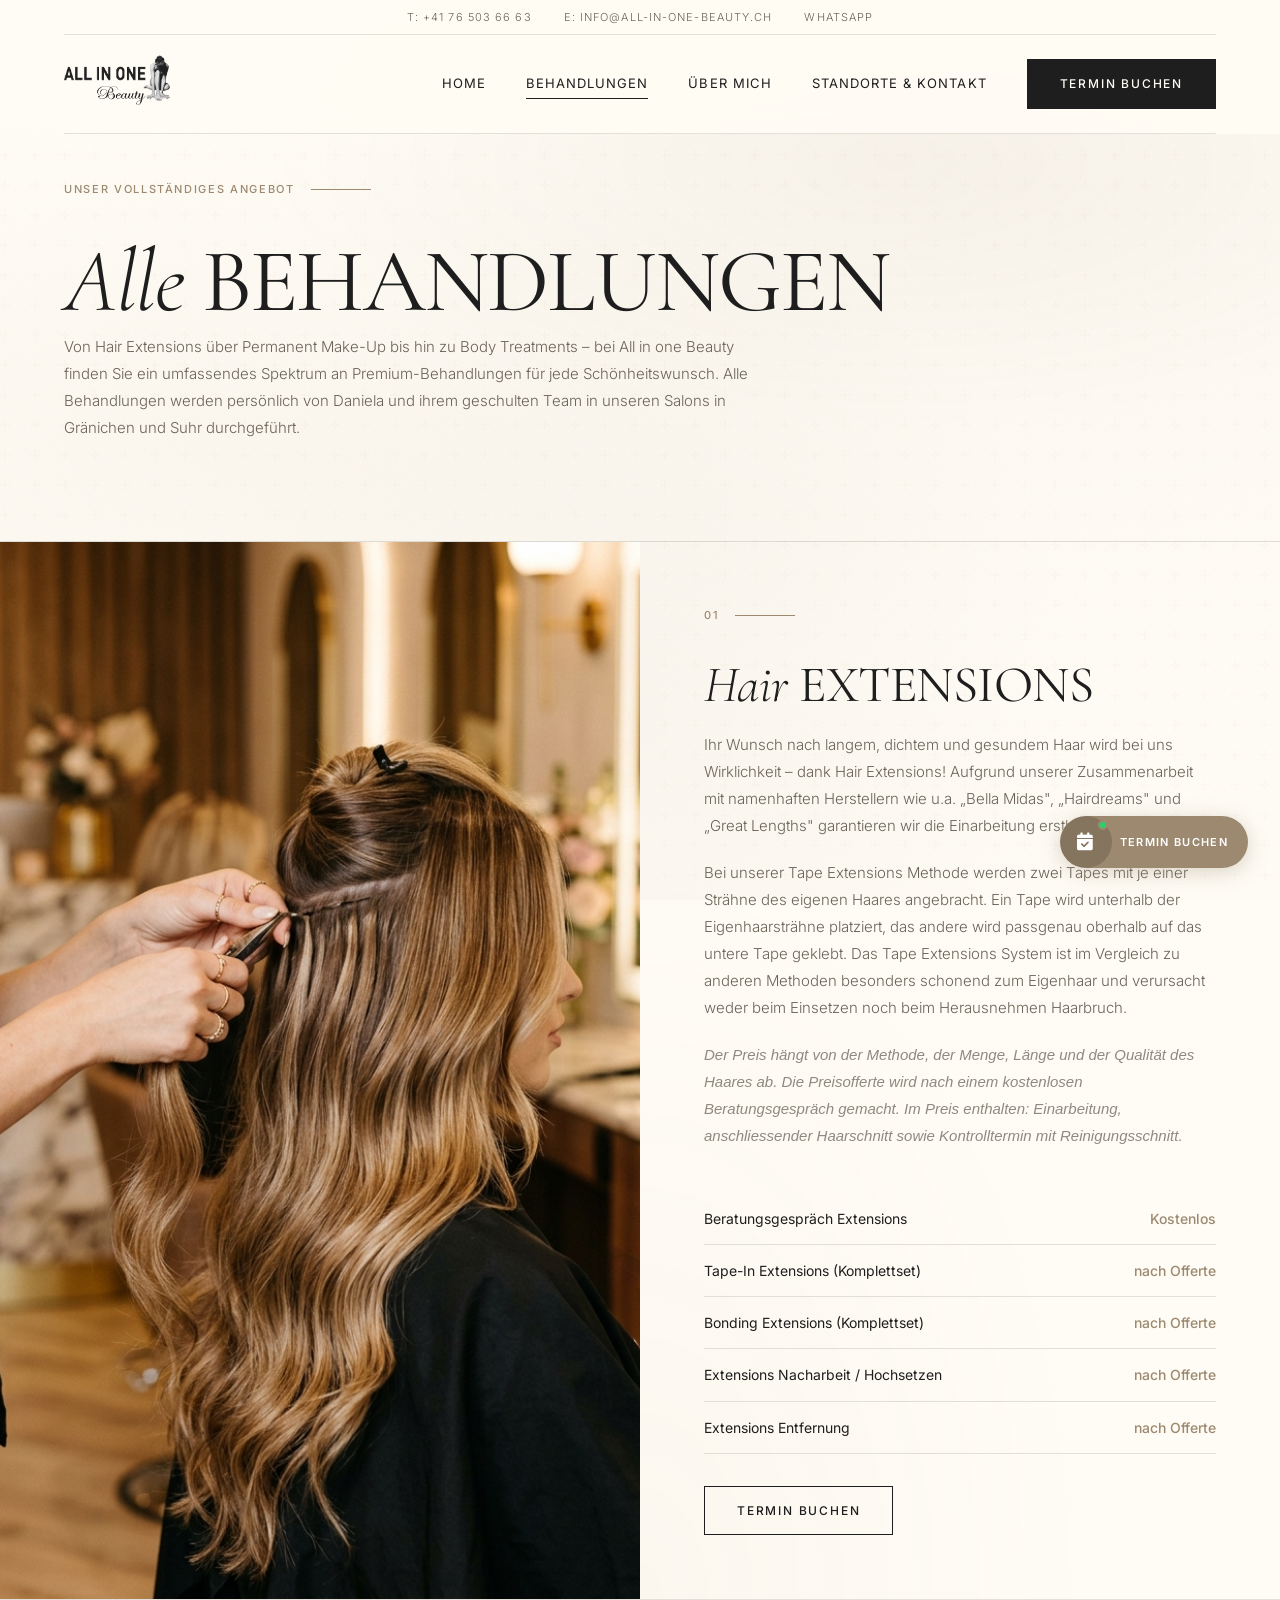
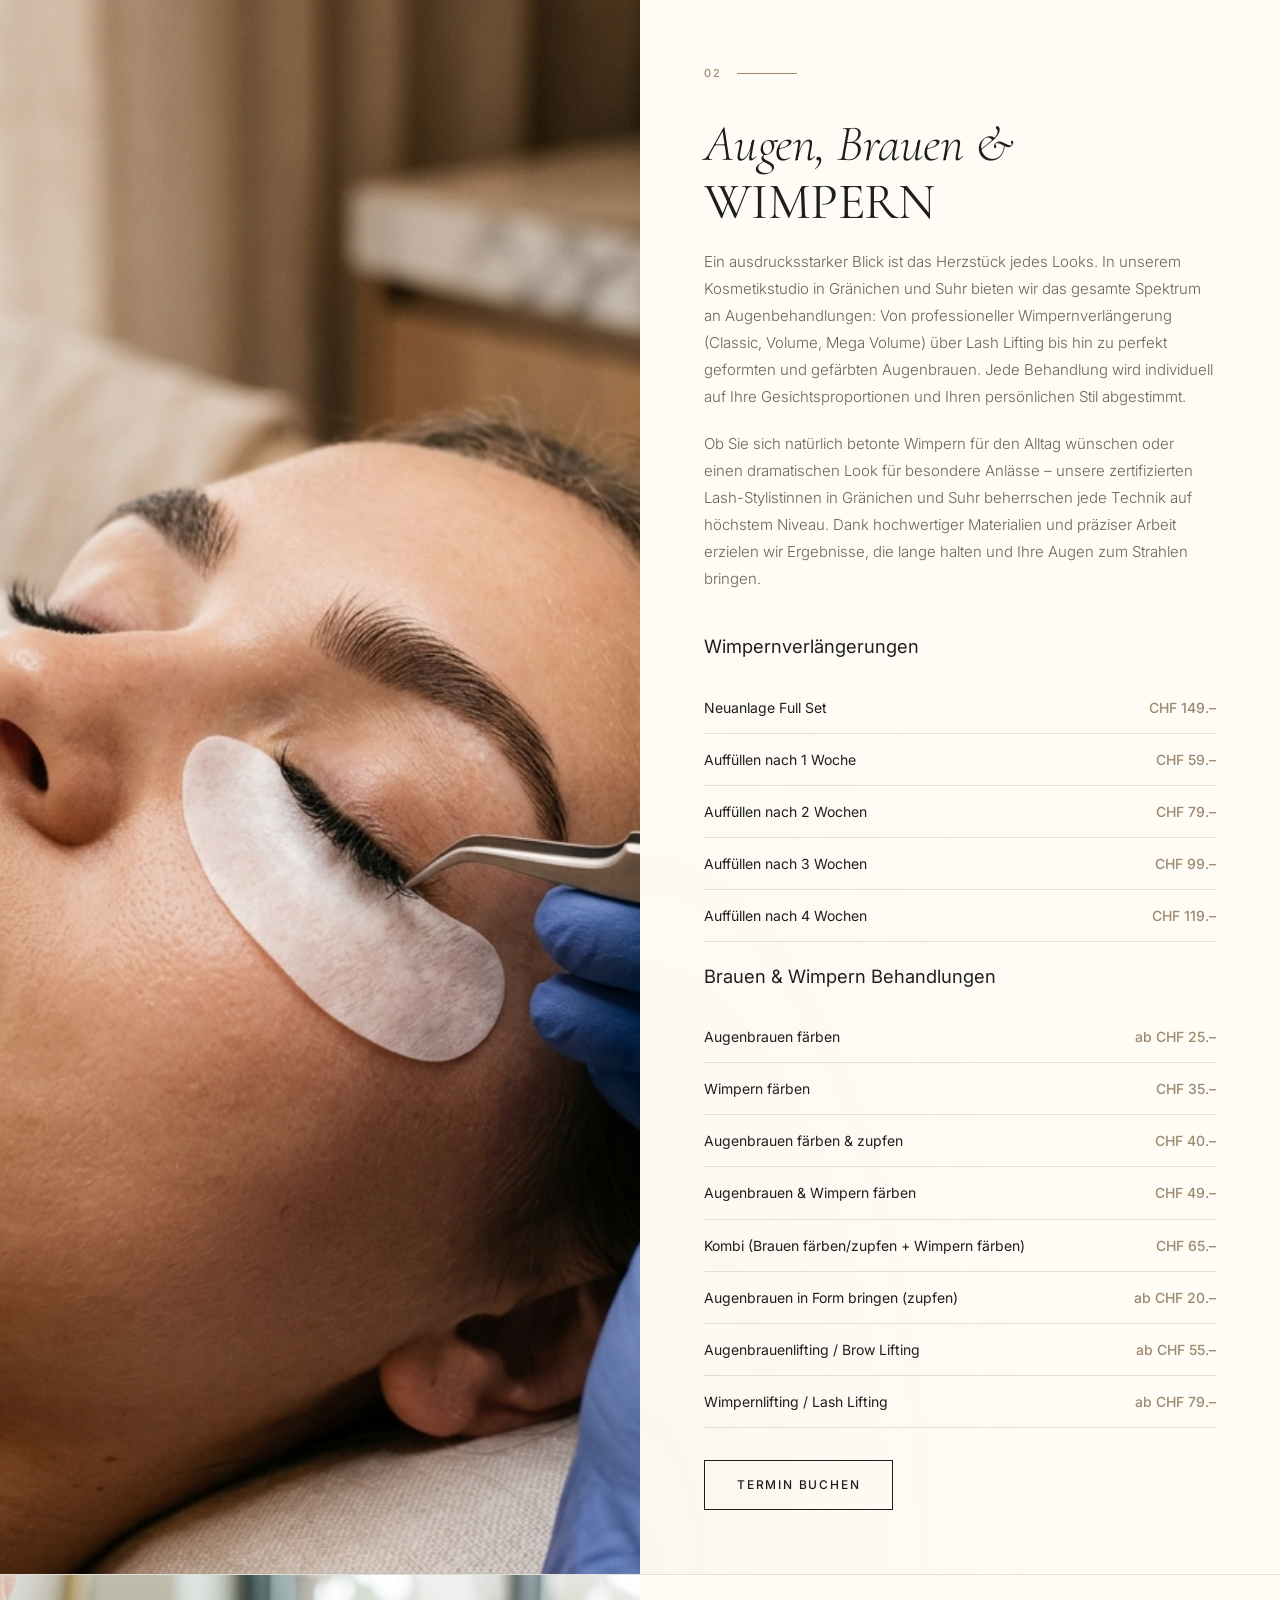
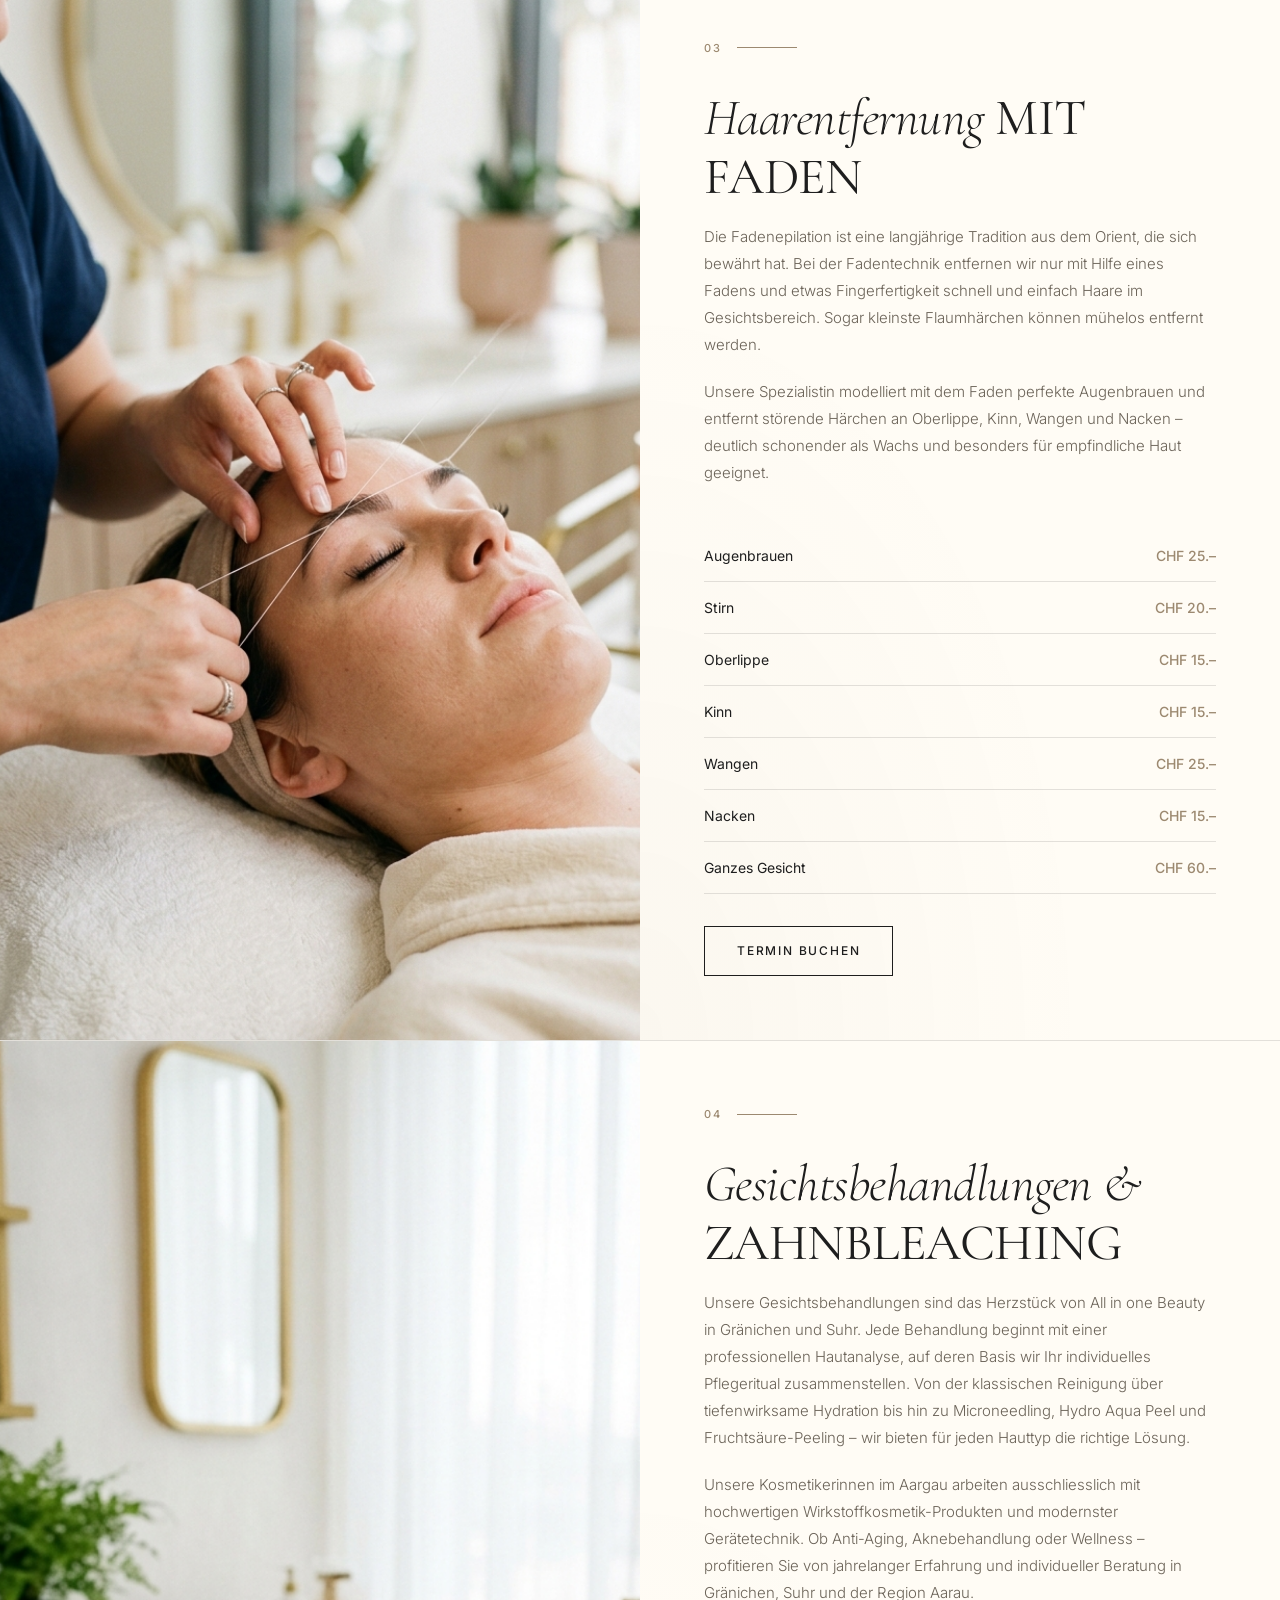
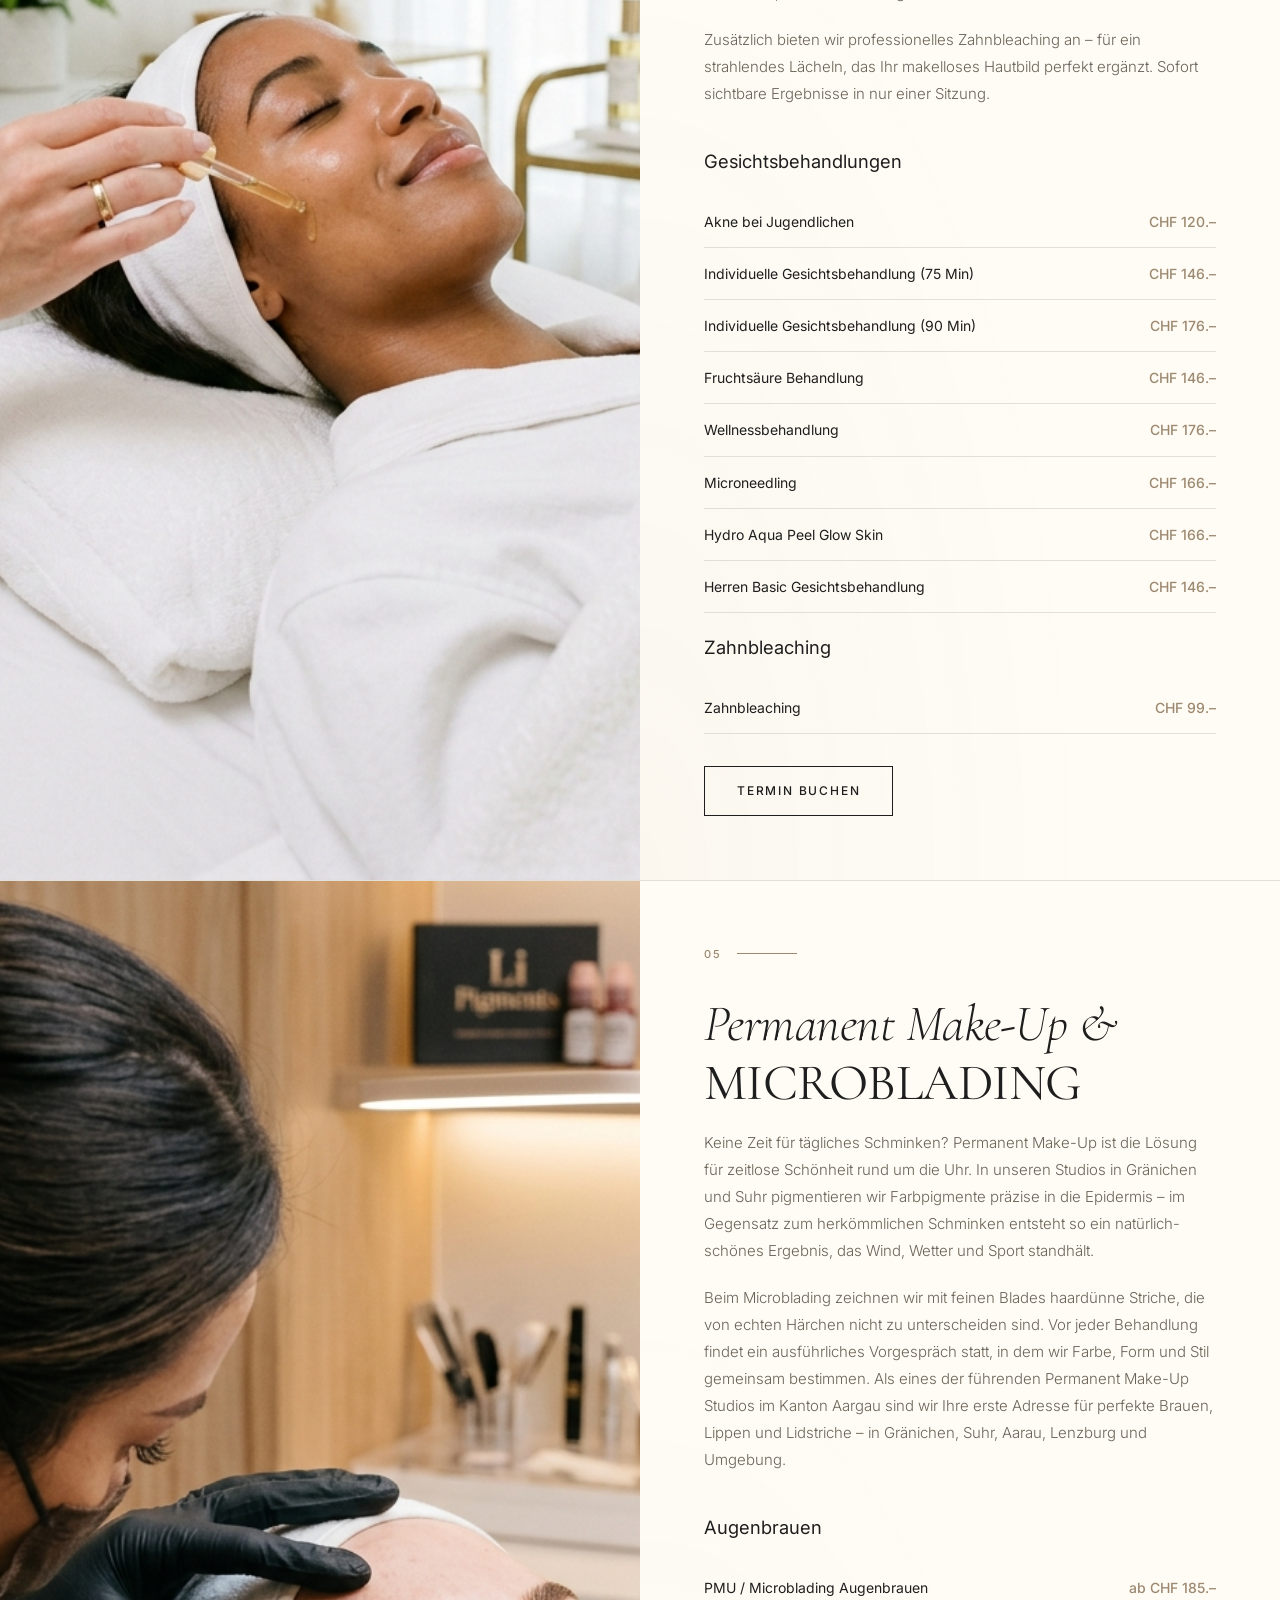
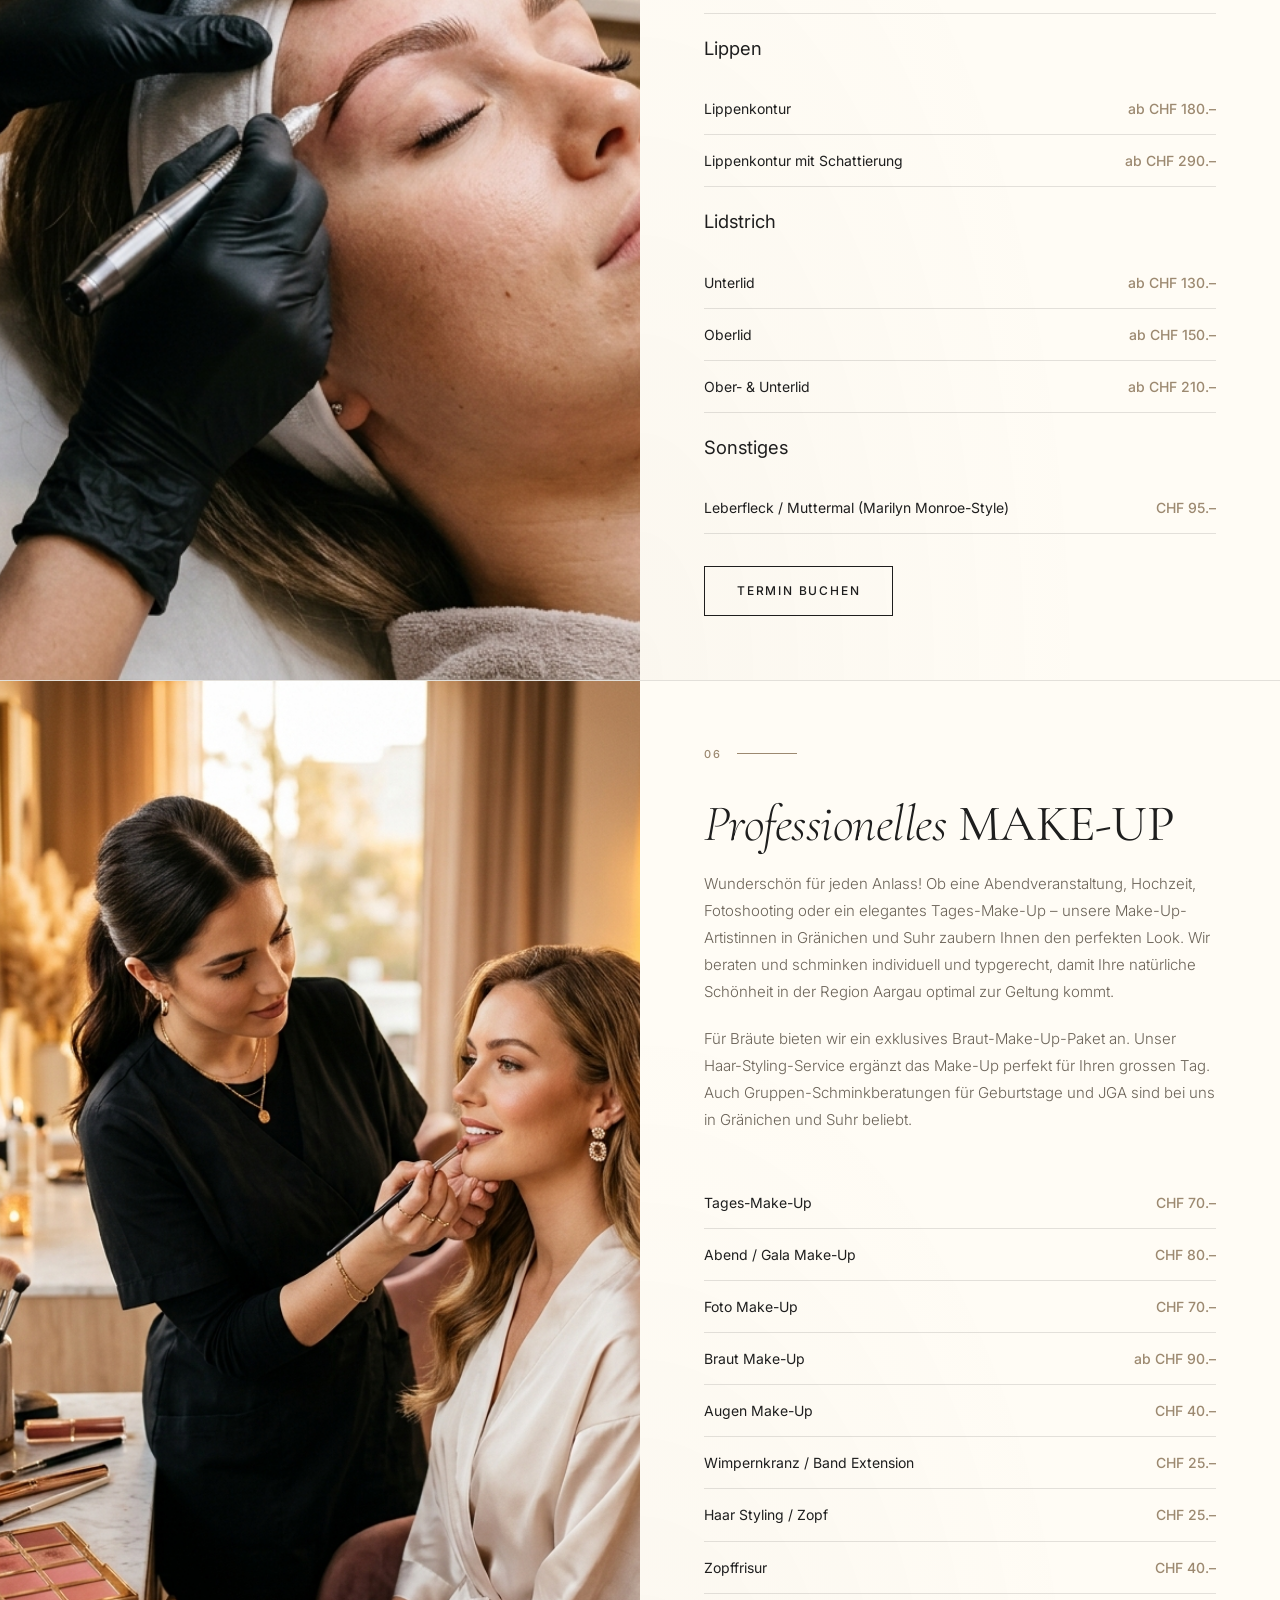
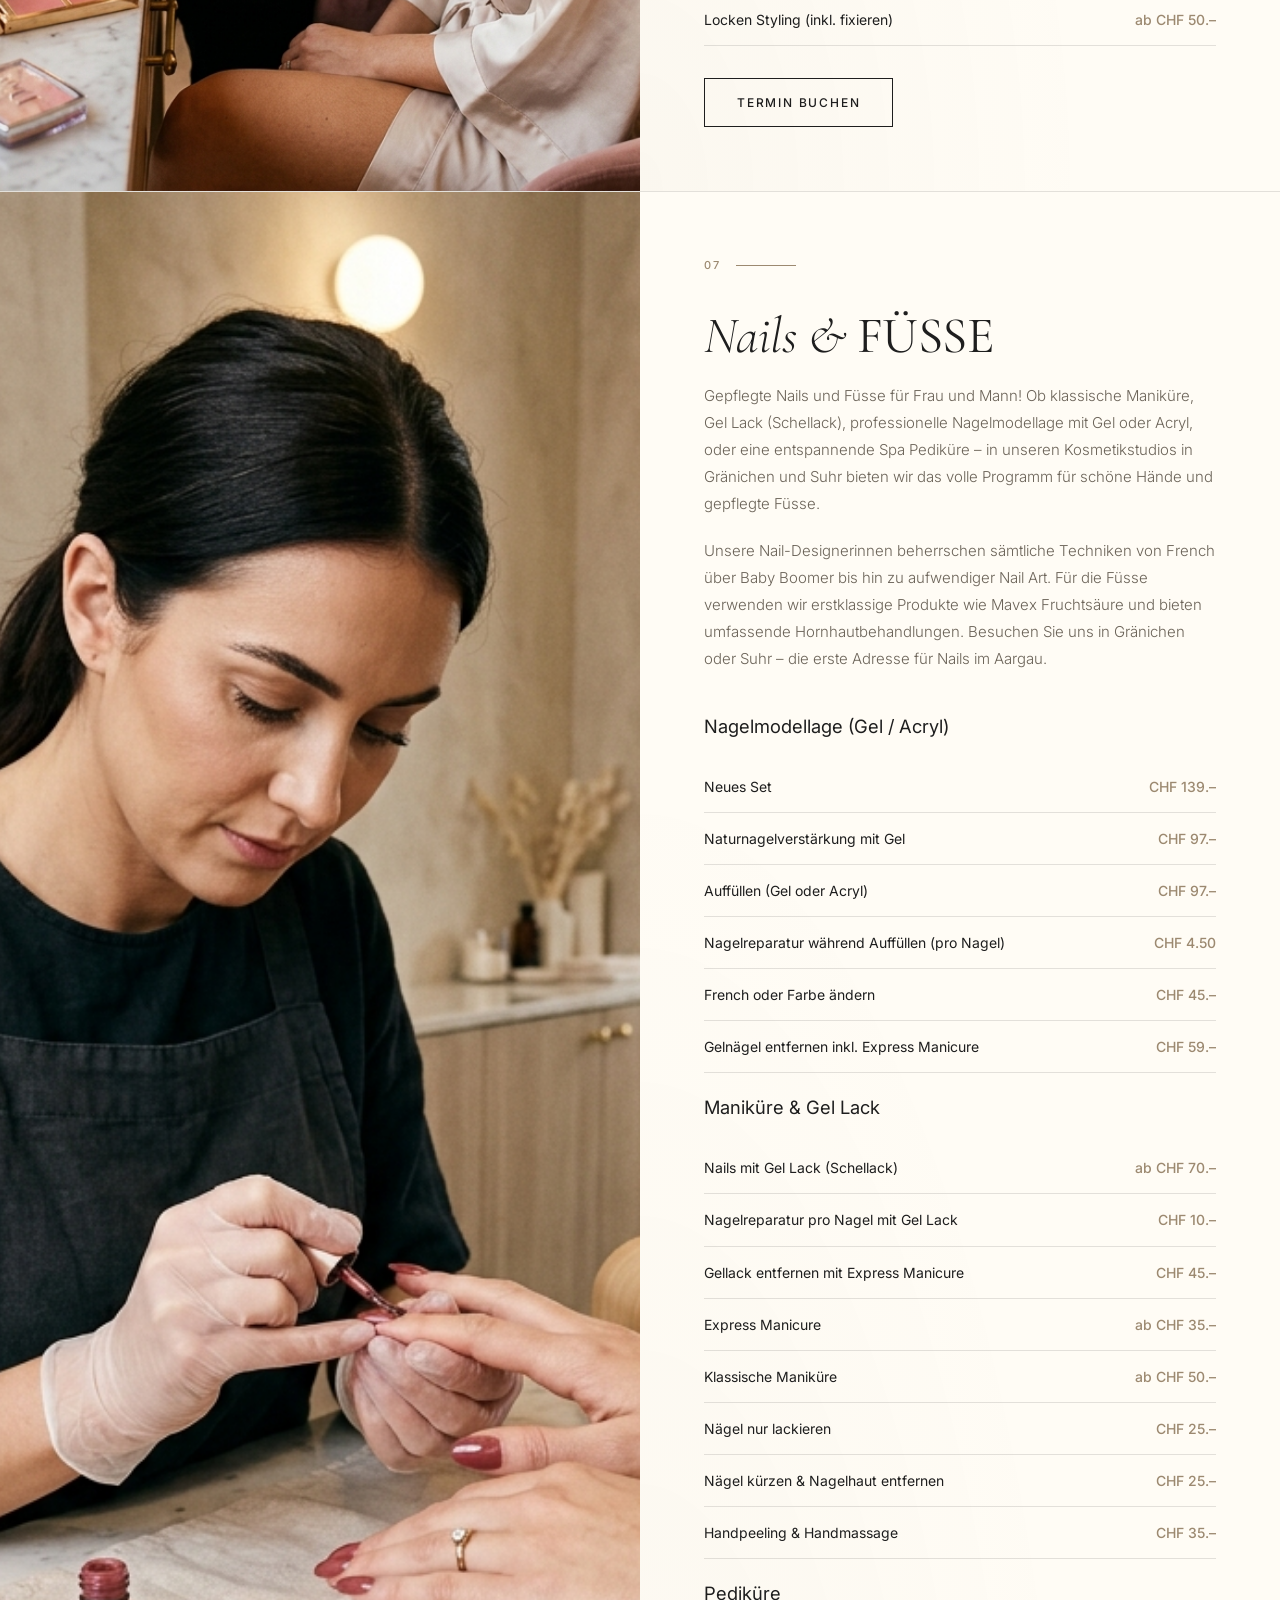
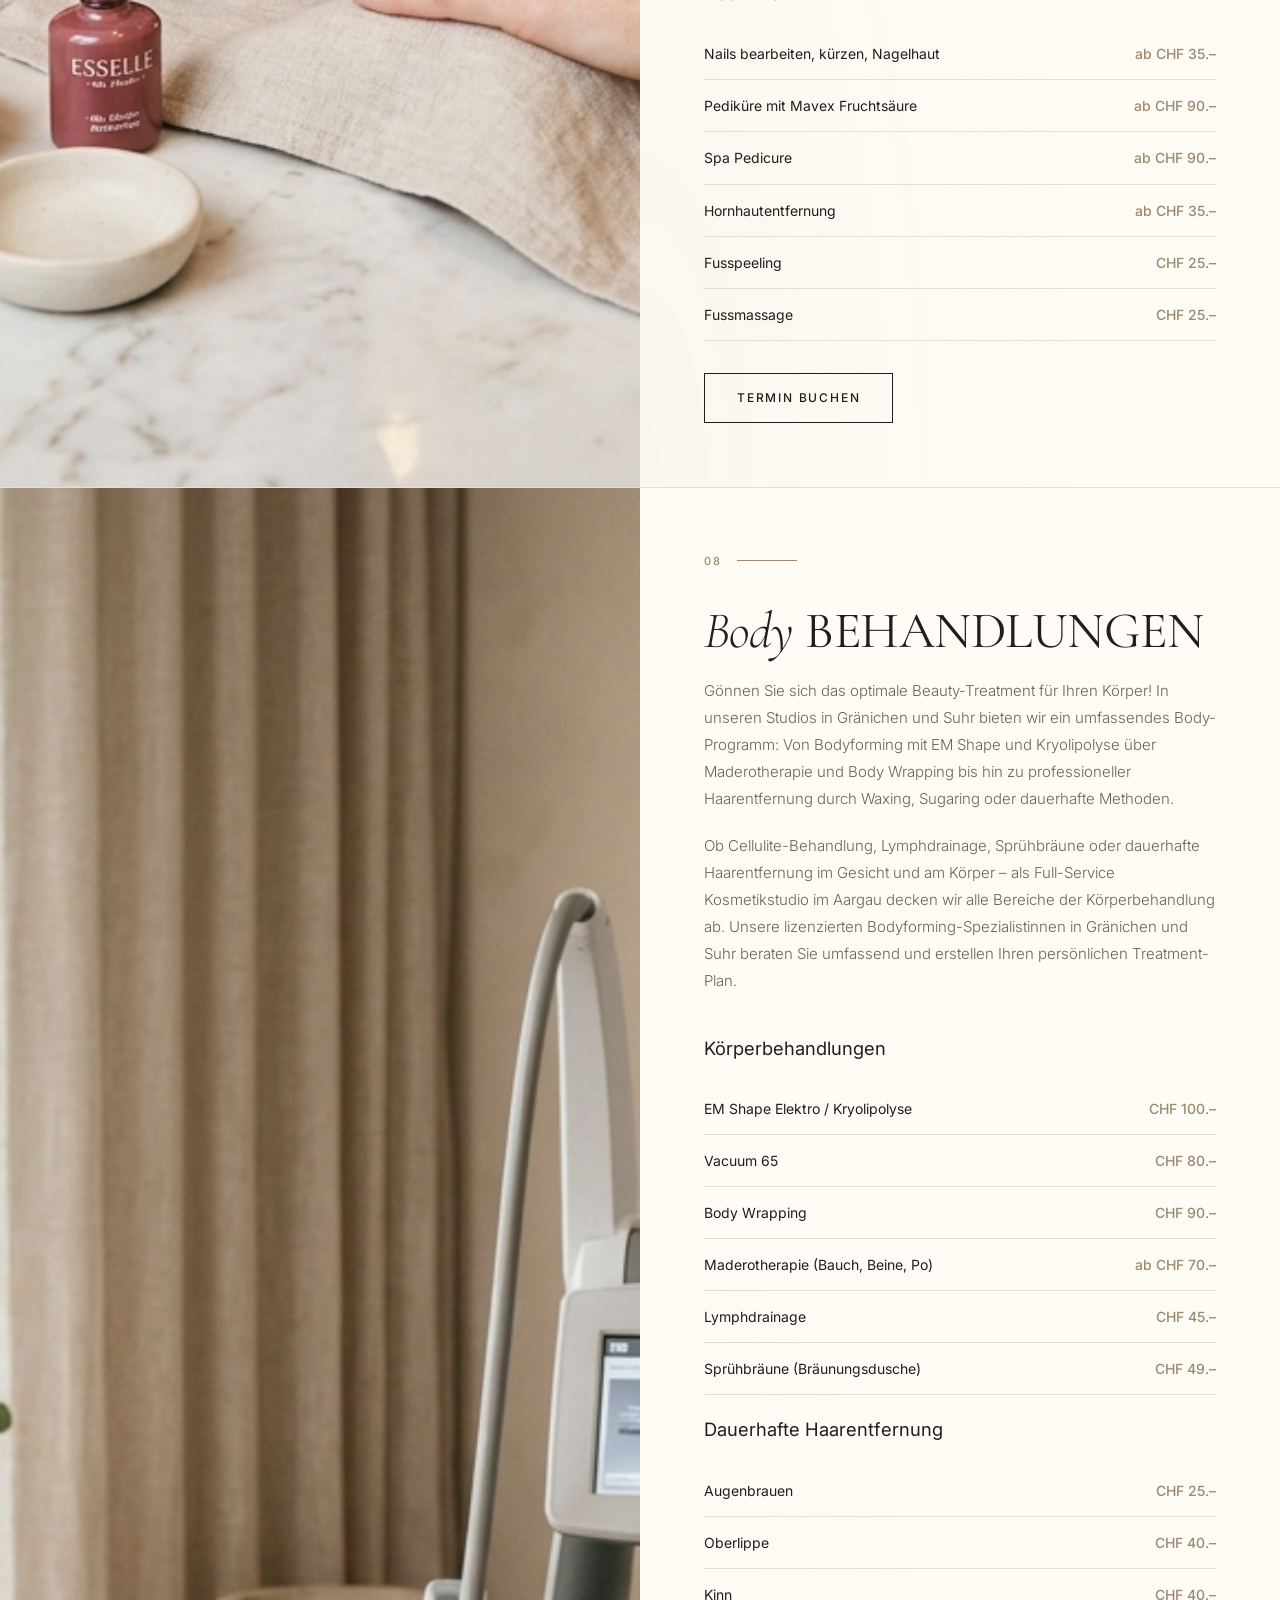
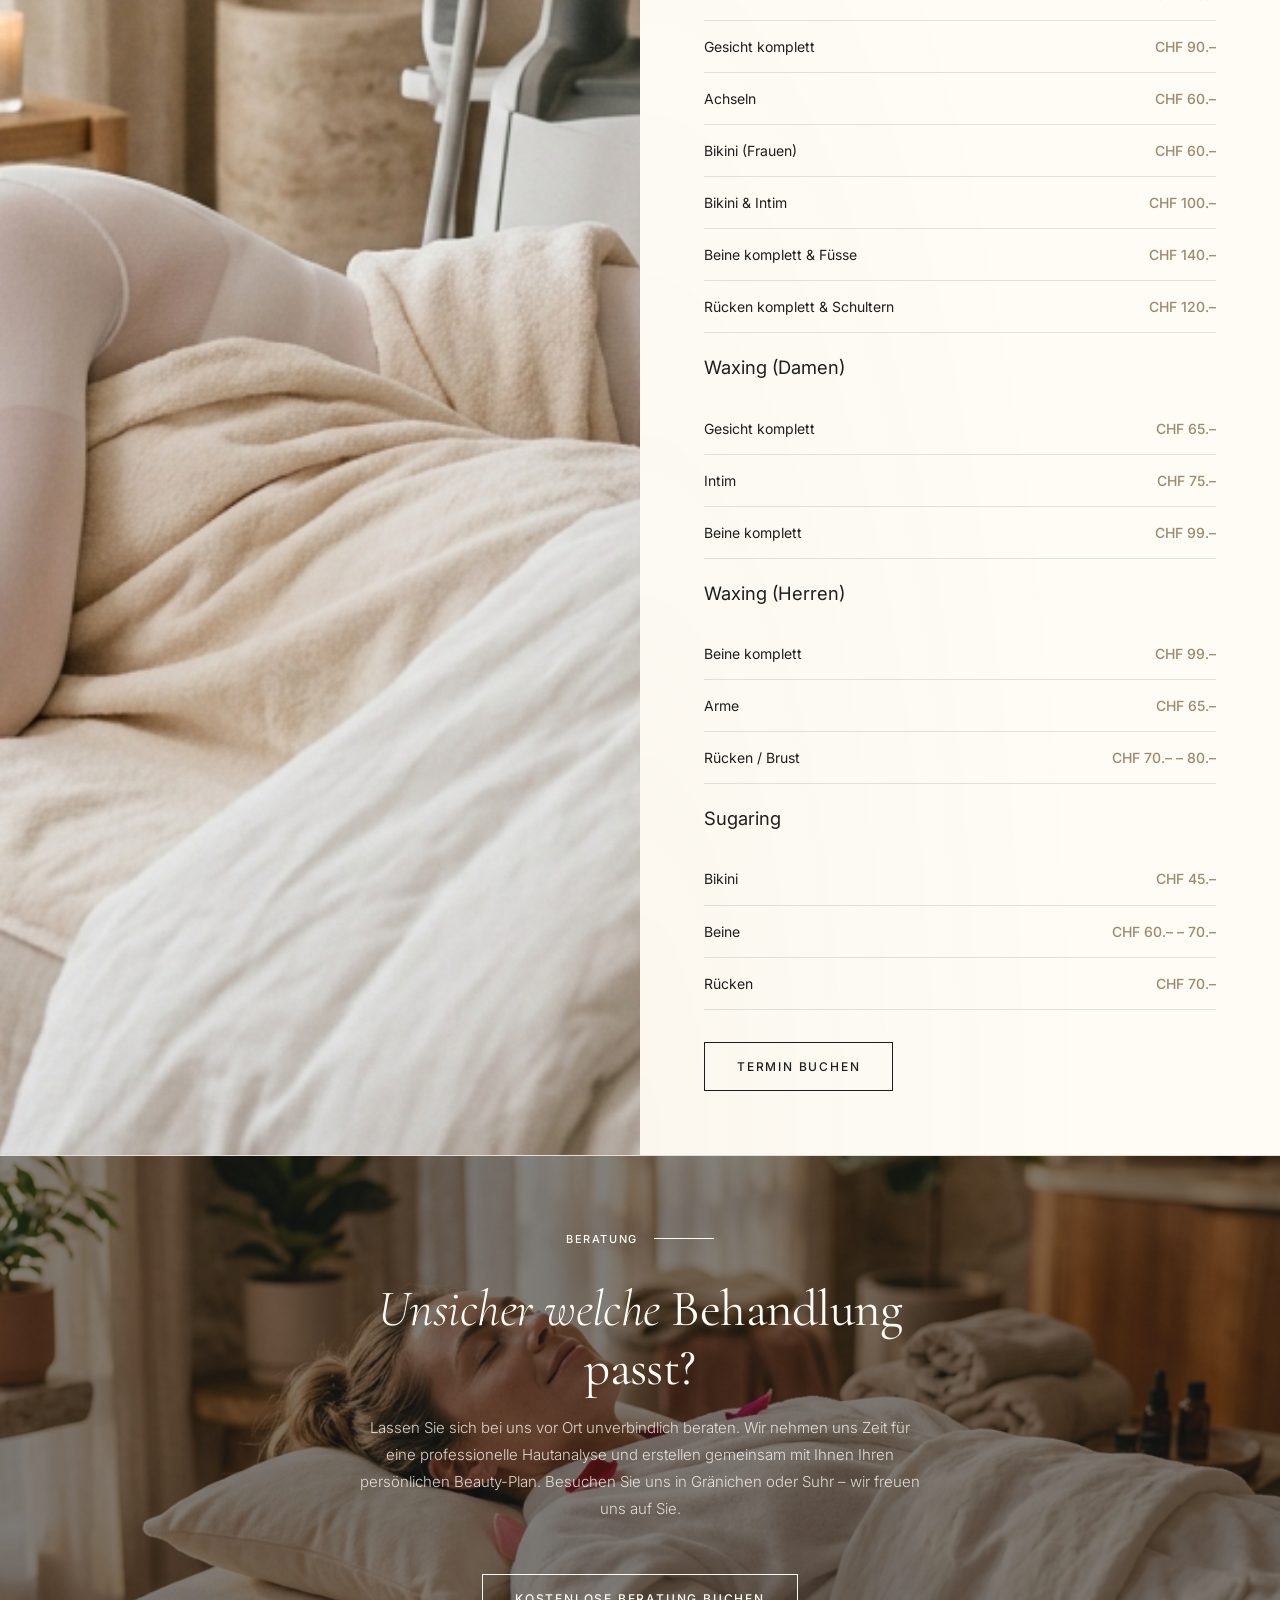
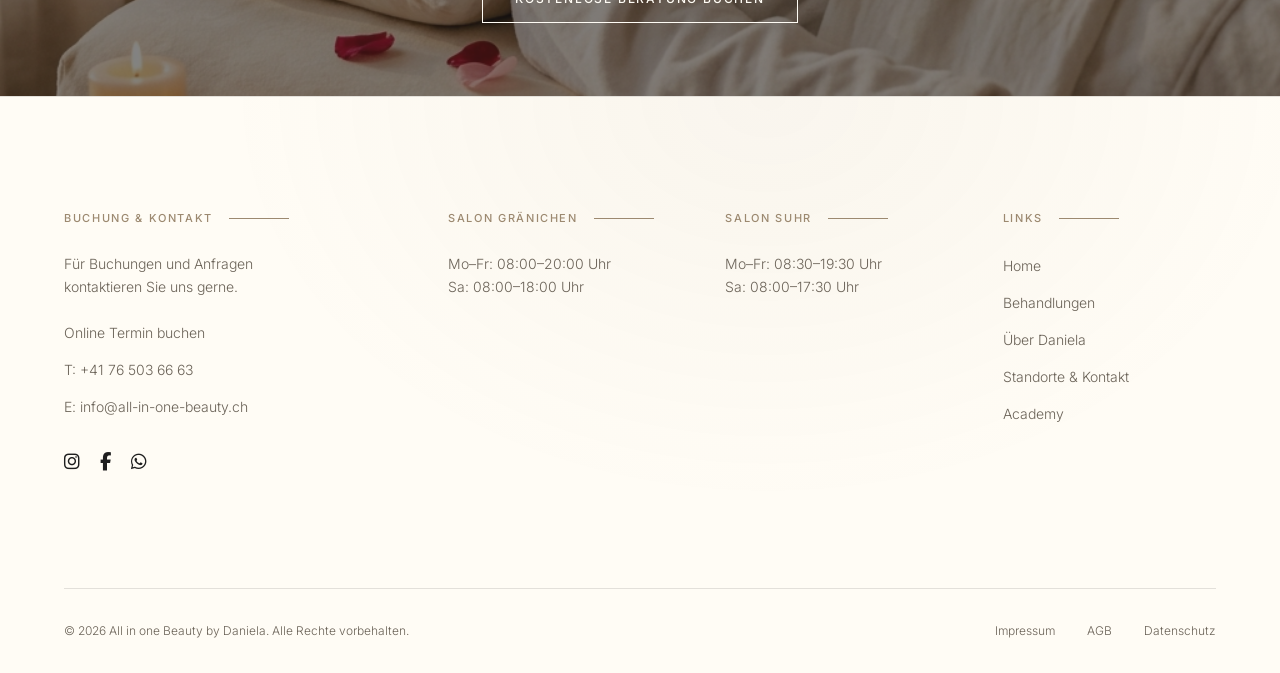
==== commit 871dd493: "Mobile fixes + Treatwell prices + SEO text - Fixed mobile hero (3 merged images bug) with proper ove" ====
--- a/behandlungen.html
+++ b/behandlungen.html
@@ -101,33 +101,31 @@
     <section>
         <div class="treatment-block fade-up">
             <div class="treatment-img-col">
-                <img src="images/wimpern-brauen.png" alt="Wimpern und Brauen Behandlung">
+                <img src="images/wimpern-brauen.png" alt="Wimpern und Brauen Behandlung Aargau">
             </div>
             <div class="treatment-text-col">
                 <div class="signpost"><span class="signpost-text">02</span><div class="signpost-line"></div></div>
                 <h2><em>Augen, Brauen &</em> <span class="caps">Wimpern</span></h2>
-                <p>Ein ausdrucksstarker Blick ist das Herzstück jedes Looks. Unsere spezialisierten Augenbehandlungen umfassen alles von Wimpernverlängerung über Lash Lifting bis hin zu perfekt geformten und gefärbten Augenbrauen. Wir beherrschen jede Technik auf höchstem Niveau und stimmen jede Behandlung individuell auf Ihre Gesichtsproportionen ab.</p>
-                <h3 style="margin-top:1.5rem;font-family:var(--ff-serif);font-size:1.15rem;">Wimpern</h3>
-                <ul class="price-list">
-                    <li class="price-item"><span class="price-name">Wimpernverlängerung Classic Set Neu</span><span class="price-val">CHF 199.–</span></li>
-                    <li class="price-item"><span class="price-name">Classic Set Refill (bis 3 Wochen)</span><span class="price-val">CHF 89.–</span></li>
-                    <li class="price-item"><span class="price-name">Classic Set Refill (bis 5 Wochen)</span><span class="price-val">CHF 109.–</span></li>
-                    <li class="price-item"><span class="price-name">Volume Set Neu (2-6D)</span><span class="price-val">CHF 280.–</span></li>
-                    <li class="price-item"><span class="price-name">Volume Set Refill (bis 3 Wochen)</span><span class="price-val">CHF 109.–</span></li>
-                    <li class="price-item"><span class="price-name">Volume Set Refill (bis 5 Wochen)</span><span class="price-val">CHF 140.–</span></li>
-                    <li class="price-item"><span class="price-name">Mega Volume Set Neu</span><span class="price-val">CHF 340.–</span></li>
-                    <li class="price-item"><span class="price-name">Mega Volume Set Refill (bis 3 Wochen)</span><span class="price-val">CHF 125.–</span></li>
-                    <li class="price-item"><span class="price-name">Mega Volume Set Refill (bis 5 Wochen)</span><span class="price-val">CHF 160.–</span></li>
-                    <li class="price-item"><span class="price-name">Wimpernlifting inkl. Färben</span><span class="price-val">CHF 99.–</span></li>
-                    <li class="price-item"><span class="price-name">Wimpernentfernung</span><span class="price-val">CHF 25.–</span></li>
-                </ul>
-                <h3 style="margin-top:1.5rem;font-family:var(--ff-serif);font-size:1.15rem;">Brauen</h3>
-                <ul class="price-list">
-                    <li class="price-item"><span class="price-name">Augenbrauen mit Faden (Männer & Frauen)</span><span class="price-val">CHF 25.–</span></li>
-                    <li class="price-item"><span class="price-name">Browlifting inkl. Färben</span><span class="price-val">CHF 99.–</span></li>
-                    <li class="price-item"><span class="price-name">Augenbrauen Färben</span><span class="price-val">CHF 15.–</span></li>
-                    <li class="price-item"><span class="price-name">Wimpern Färben</span><span class="price-val">CHF 15.–</span></li>
-                    <li class="price-item"><span class="price-name">Wimpern & Brauen Färben</span><span class="price-val">CHF 25.–</span></li>
+                <p>Ein ausdrucksstarker Blick ist das Herzstück jedes Looks. In unserem Kosmetikstudio in Gränichen und Suhr bieten wir das gesamte Spektrum an Augenbehandlungen: Von professioneller Wimpernverlängerung (Classic, Volume, Mega Volume) über Lash Lifting bis hin zu perfekt geformten und gefärbten Augenbrauen. Jede Behandlung wird individuell auf Ihre Gesichtsproportionen und Ihren persönlichen Stil abgestimmt.</p>
+                <p>Ob Sie sich natürlich betonte Wimpern für den Alltag wünschen oder einen dramatischen Look für besondere Anlässe – unsere zertifizierten Lash-Stylistinnen in Gränichen und Suhr beherrschen jede Technik auf höchstem Niveau. Dank hochwertiger Materialien und präziser Arbeit erzielen wir Ergebnisse, die lange halten und Ihre Augen zum Strahlen bringen.</p>
+                <h3 style="margin-top:1.5rem;font-family:var(--ff-serif);font-size:1.15rem;">Wimpernverlängerungen</h3>
+                <ul class="price-list">
+                    <li class="price-item"><span class="price-name">Neuanlage Full Set</span><span class="price-val">CHF 149.–</span></li>
+                    <li class="price-item"><span class="price-name">Auffüllen nach 1 Woche</span><span class="price-val">CHF 59.–</span></li>
+                    <li class="price-item"><span class="price-name">Auffüllen nach 2 Wochen</span><span class="price-val">CHF 79.–</span></li>
+                    <li class="price-item"><span class="price-name">Auffüllen nach 3 Wochen</span><span class="price-val">CHF 99.–</span></li>
+                    <li class="price-item"><span class="price-name">Auffüllen nach 4 Wochen</span><span class="price-val">CHF 119.–</span></li>
+                </ul>
+                <h3 style="margin-top:1.5rem;font-family:var(--ff-serif);font-size:1.15rem;">Brauen & Wimpern Behandlungen</h3>
+                <ul class="price-list">
+                    <li class="price-item"><span class="price-name">Augenbrauen färben</span><span class="price-val">ab CHF 25.–</span></li>
+                    <li class="price-item"><span class="price-name">Wimpern färben</span><span class="price-val">CHF 35.–</span></li>
+                    <li class="price-item"><span class="price-name">Augenbrauen färben & zupfen</span><span class="price-val">CHF 40.–</span></li>
+                    <li class="price-item"><span class="price-name">Augenbrauen & Wimpern färben</span><span class="price-val">CHF 49.–</span></li>
+                    <li class="price-item"><span class="price-name">Kombi (Brauen färben/zupfen + Wimpern färben)</span><span class="price-val">CHF 65.–</span></li>
+                    <li class="price-item"><span class="price-name">Augenbrauen in Form bringen (zupfen)</span><span class="price-val">ab CHF 20.–</span></li>
+                    <li class="price-item"><span class="price-name">Augenbrauenlifting / Brow Lifting</span><span class="price-val">ab CHF 55.–</span></li>
+                    <li class="price-item"><span class="price-name">Wimpernlifting / Lash Lifting</span><span class="price-val">ab CHF 79.–</span></li>
                 </ul>
                 <div style="margin-top: 2rem;">
                     <a href="https://buchung.treatwell.ch/ort/520140/menue/" target="_blank" class="btn">Termin buchen</a>
@@ -176,25 +174,23 @@
             <div class="treatment-text-col">
                 <div class="signpost"><span class="signpost-text">04</span><div class="signpost-line"></div></div>
                 <h2><em>Gesichtsbehandlungen &</em> <span class="caps">Zahnbleaching</span></h2>
-                <p>Unsere Gesichtsbehandlungen sind das Herzstück von All in one Beauty. Jede Behandlung beginnt mit einer professionellen Hautanalyse, auf deren Basis wir Ihr individuelles Pflegeritual zusammenstellen. Von der klassischen Reinigung über tiefenwirksame Hydration bis hin zu Microneedling, BB Glow und Fruchtsäure-Peeling.</p>
-                <p>Zusätzlich bieten wir professionelles Zahnbleaching an – für ein strahlendes Lächeln, das Ihr makelloses Hautbild perfekt ergänzt. Sofort sichtbare Ergebnisse von bis zu 8 Nuancen helleren Zähnen in nur einer Sitzung.</p>
+                <p>Unsere Gesichtsbehandlungen sind das Herzstück von All in one Beauty in Gränichen und Suhr. Jede Behandlung beginnt mit einer professionellen Hautanalyse, auf deren Basis wir Ihr individuelles Pflegeritual zusammenstellen. Von der klassischen Reinigung über tiefenwirksame Hydration bis hin zu Microneedling, Hydro Aqua Peel und Fruchtsäure-Peeling – wir bieten für jeden Hauttyp die richtige Lösung.</p>
+                <p>Unsere Kosmetikerinnen im Aargau arbeiten ausschliesslich mit hochwertigen Wirkstoffkosmetik-Produkten und modernster Gerätetechnik. Ob Anti-Aging, Aknebehandlung oder Wellness – profitieren Sie von jahrelanger Erfahrung und individueller Beratung in Gränichen, Suhr und der Region Aarau.</p>
+                <p>Zusätzlich bieten wir professionelles Zahnbleaching an – für ein strahlendes Lächeln, das Ihr makelloses Hautbild perfekt ergänzt. Sofort sichtbare Ergebnisse in nur einer Sitzung.</p>
                 <h3 style="margin-top:1.5rem;font-family:var(--ff-serif);font-size:1.15rem;">Gesichtsbehandlungen</h3>
                 <ul class="price-list">
-                    <li class="price-item"><span class="price-name">Gesichtsbehandlung Classic (60 Min)</span><span class="price-val">CHF 120.–</span></li>
-                    <li class="price-item"><span class="price-name">Gesichtsbehandlung Intensiv (90 Min)</span><span class="price-val">CHF 165.–</span></li>
-                    <li class="price-item"><span class="price-name">Gesichtsbehandlung De Luxe (120 Min)</span><span class="price-val">CHF 195.–</span></li>
-                    <li class="price-item"><span class="price-name">Anti-Aging Gesichtsbehandlung</span><span class="price-val">CHF 175.–</span></li>
-                    <li class="price-item"><span class="price-name">Microneedling Gesicht</span><span class="price-val">CHF 160.–</span></li>
-                    <li class="price-item"><span class="price-name">Microneedling Gesicht 5er Abo</span><span class="price-val">CHF 720.–</span></li>
-                    <li class="price-item"><span class="price-name">BB Glow Treatment</span><span class="price-val">CHF 155.–</span></li>
-                    <li class="price-item"><span class="price-name">BB Glow 3er Abo</span><span class="price-val">CHF 415.–</span></li>
-                    <li class="price-item"><span class="price-name">Fruchtsäure-Peeling</span><span class="price-val">CHF 90.–</span></li>
+                    <li class="price-item"><span class="price-name">Akne bei Jugendlichen</span><span class="price-val">CHF 120.–</span></li>
+                    <li class="price-item"><span class="price-name">Individuelle Gesichtsbehandlung (75 Min)</span><span class="price-val">CHF 146.–</span></li>
+                    <li class="price-item"><span class="price-name">Individuelle Gesichtsbehandlung (90 Min)</span><span class="price-val">CHF 176.–</span></li>
+                    <li class="price-item"><span class="price-name">Fruchtsäure Behandlung</span><span class="price-val">CHF 146.–</span></li>
+                    <li class="price-item"><span class="price-name">Wellnessbehandlung</span><span class="price-val">CHF 176.–</span></li>
+                    <li class="price-item"><span class="price-name">Microneedling</span><span class="price-val">CHF 166.–</span></li>
+                    <li class="price-item"><span class="price-name">Hydro Aqua Peel Glow Skin</span><span class="price-val">CHF 166.–</span></li>
+                    <li class="price-item"><span class="price-name">Herren Basic Gesichtsbehandlung</span><span class="price-val">CHF 146.–</span></li>
                 </ul>
                 <h3 style="margin-top:1.5rem;font-family:var(--ff-serif);font-size:1.15rem;">Zahnbleaching</h3>
                 <ul class="price-list">
-                    <li class="price-item"><span class="price-name">Zahnbleaching (20 Min)</span><span class="price-val">CHF 149.–</span></li>
-                    <li class="price-item"><span class="price-name">Zahnbleaching (40 Min)</span><span class="price-val">CHF 249.–</span></li>
-                    <li class="price-item"><span class="price-name">Zahnbleaching (60 Min)</span><span class="price-val">CHF 349.–</span></li>
+                    <li class="price-item"><span class="price-name">Zahnbleaching</span><span class="price-val">CHF 99.–</span></li>
                 </ul>
                 <div style="margin-top: 2rem;">
                     <a href="https://buchung.treatwell.ch/ort/520140/menue/" target="_blank" class="btn">Termin buchen</a>
@@ -214,33 +210,26 @@
             <div class="treatment-text-col">
                 <div class="signpost"><span class="signpost-text">05</span><div class="signpost-line"></div></div>
                 <h2><em>Permanent Make-Up &</em> <span class="caps">Microblading</span></h2>
-                <p>Keine Zeit für tägliches Schminken! Dank Permanent Make-Up können Sie das Gefühl zeitloser Schönheit rund um die Uhr geniessen. Bei der Pigmentierung werden Farbpigmente in die Epidermis, die oberste Hautschicht, gestochen – im Gegensatz zum Schminken mit herkömmlichen Kosmetikprodukten findet also kein oberflächliches Auftragen auf die Haut statt.</p>
-                <p>Beim Microblading zeichnen wir mit feinen Blades haardünne Striche in die Brauen, die von echten Härchen nicht zu unterscheiden sind. Vor jeder Behandlung findet ein ausführliches Vorgespräch statt, in dem wir Farbe, Form und Stil gemeinsam bestimmen.</p>
+                <p>Keine Zeit für tägliches Schminken? Permanent Make-Up ist die Lösung für zeitlose Schönheit rund um die Uhr. In unseren Studios in Gränichen und Suhr pigmentieren wir Farbpigmente präzise in die Epidermis – im Gegensatz zum herkömmlichen Schminken entsteht so ein natürlich-schönes Ergebnis, das Wind, Wetter und Sport standhält.</p>
+                <p>Beim Microblading zeichnen wir mit feinen Blades haardünne Striche, die von echten Härchen nicht zu unterscheiden sind. Vor jeder Behandlung findet ein ausführliches Vorgespräch statt, in dem wir Farbe, Form und Stil gemeinsam bestimmen. Als eines der führenden Permanent Make-Up Studios im Kanton Aargau sind wir Ihre erste Adresse für perfekte Brauen, Lippen und Lidstriche – in Gränichen, Suhr, Aarau, Lenzburg und Umgebung.</p>
                 <h3 style="margin-top:1.5rem;font-family:var(--ff-serif);font-size:1.15rem;">Augenbrauen</h3>
                 <ul class="price-list">
-                    <li class="price-item"><span class="price-name">PMU Augenbrauen NEU</span><span class="price-val">CHF 380.–</span></li>
-                    <li class="price-item"><span class="price-name">PMU Augenbrauen Schattierung NEU</span><span class="price-val">CHF 380.–</span></li>
-                    <li class="price-item"><span class="price-name">PMU Augenbrauen Härchenlook NEU</span><span class="price-val">CHF 380.–</span></li>
-                    <li class="price-item"><span class="price-name">Microblading Augenbrauen NEU</span><span class="price-val">CHF 380.–</span></li>
-                    <li class="price-item"><span class="price-name">Augenbrauen-Nachbehandlung</span><span class="price-val">CHF 185.–</span></li>
-                    <li class="price-item"><span class="price-name">Microblading Nachbehandlung (Fremdstudio)</span><span class="price-val">CHF 185.–</span></li>
+                    <li class="price-item"><span class="price-name">PMU / Microblading Augenbrauen</span><span class="price-val">ab CHF 185.–</span></li>
+                </ul>
+                <h3 style="margin-top:1.5rem;font-family:var(--ff-serif);font-size:1.15rem;">Lippen</h3>
+                <ul class="price-list">
+                    <li class="price-item"><span class="price-name">Lippenkontur</span><span class="price-val">ab CHF 180.–</span></li>
+                    <li class="price-item"><span class="price-name">Lippenkontur mit Schattierung</span><span class="price-val">ab CHF 290.–</span></li>
                 </ul>
                 <h3 style="margin-top:1.5rem;font-family:var(--ff-serif);font-size:1.15rem;">Lidstrich</h3>
                 <ul class="price-list">
-                    <li class="price-item"><span class="price-name">Lidstrich oben und unten NEU</span><span class="price-val">CHF 350.–</span></li>
-                    <li class="price-item"><span class="price-name">Lidstrich oben NEU</span><span class="price-val">CHF 250.–</span></li>
-                    <li class="price-item"><span class="price-name">Lidstrich unten NEU</span><span class="price-val">CHF 150.–</span></li>
-                    <li class="price-item"><span class="price-name">Lidstrich-Nachbehandlung (oben oder unten)</span><span class="price-val">CHF 210.–</span></li>
-                    <li class="price-item"><span class="price-name">Lidstrich oben Nachbehandlung</span><span class="price-val">CHF 150.–</span></li>
-                    <li class="price-item"><span class="price-name">Lidstrich unten Nachbehandlung</span><span class="price-val">CHF 130.–</span></li>
-                </ul>
-                <h3 style="margin-top:1.5rem;font-family:var(--ff-serif);font-size:1.15rem;">Lippen</h3>
-                <ul class="price-list">
-                    <li class="price-item"><span class="price-name">Lippenkontur NEU</span><span class="price-val">CHF 280.–</span></li>
-                    <li class="price-item"><span class="price-name">Lippenkontur-Nachbehandlung</span><span class="price-val">CHF 180.–</span></li>
-                    <li class="price-item"><span class="price-name">Lippenkontur mit Schattierung NEU</span><span class="price-val">CHF 390.–</span></li>
-                    <li class="price-item"><span class="price-name">Lippenkontur-Nachbehandlung mit Schattierung</span><span class="price-val">CHF 290.–</span></li>
-                    <li class="price-item"><span class="price-name">Leberfleck/Muttermal (Marilyn Monroe-Style)</span><span class="price-val">CHF 95.–</span></li>
+                    <li class="price-item"><span class="price-name">Unterlid</span><span class="price-val">ab CHF 130.–</span></li>
+                    <li class="price-item"><span class="price-name">Oberlid</span><span class="price-val">ab CHF 150.–</span></li>
+                    <li class="price-item"><span class="price-name">Ober- & Unterlid</span><span class="price-val">ab CHF 210.–</span></li>
+                </ul>
+                <h3 style="margin-top:1.5rem;font-family:var(--ff-serif);font-size:1.15rem;">Sonstiges</h3>
+                <ul class="price-list">
+                    <li class="price-item"><span class="price-name">Leberfleck / Muttermal (Marilyn Monroe-Style)</span><span class="price-val">CHF 95.–</span></li>
                 </ul>
                 <div style="margin-top: 2rem;">
                     <a href="https://buchung.treatwell.ch/ort/520140/menue/" target="_blank" class="btn">Termin buchen</a>
@@ -260,17 +249,18 @@
             <div class="treatment-text-col">
                 <div class="signpost"><span class="signpost-text">06</span><div class="signpost-line"></div></div>
                 <h2><em>Professionelles</em> <span class="caps">Make-Up</span></h2>
-                <p>Wunderschön für jeden Anlass! Egal ob eine Abendveranstaltung vor der Tür steht oder ob Sie ein schönes Tages-Make-Up wünschen – wir sorgen mit einem professionellen Make-Up für Ihren perfekten Auftritt. Gerne beraten und schminken wir Sie individuell und typgerecht, damit Ihre natürliche Schönheit optimal zur Geltung kommt.</p>
-                <ul class="price-list">
-                    <li class="price-item"><span class="price-name">Tages-Make-Up</span><span class="price-val">ab CHF 70.–</span></li>
-                    <li class="price-item"><span class="price-name">Abend-Make-Up</span><span class="price-val">ab CHF 80.–</span></li>
-                    <li class="price-item"><span class="price-name">Gala-Make-Up</span><span class="price-val">ab CHF 80.–</span></li>
-                    <li class="price-item"><span class="price-name">Braut-Make-Up (ohne Probeschminken)</span><span class="price-val">CHF 80.–</span></li>
-                    <li class="price-item"><span class="price-name">Braut-Make-Up (inkl. Probeschminken)</span><span class="price-val">CHF 160.–</span></li>
-                    <li class="price-item"><span class="price-name">Schminken für Fotoshooting</span><span class="price-val">ab CHF 70.–</span></li>
-                    <li class="price-item"><span class="price-name">Einzelschminkberatung 60 Min</span><span class="price-val">CHF 80.–</span></li>
-                    <li class="price-item"><span class="price-name">Einzelschminkberatung 120 Min</span><span class="price-val">CHF 130.–</span></li>
-                    <li class="price-item"><span class="price-name">Gruppen Schminkberatung (ab 2 Pers., 60 Min)</span><span class="price-val">CHF 60.– p.P.</span></li>
+                <p>Wunderschön für jeden Anlass! Ob eine Abendveranstaltung, Hochzeit, Fotoshooting oder ein elegantes Tages-Make-Up – unsere Make-Up-Artistinnen in Gränichen und Suhr zaubern Ihnen den perfekten Look. Wir beraten und schminken individuell und typgerecht, damit Ihre natürliche Schönheit in der Region Aargau optimal zur Geltung kommt.</p>
+                <p>Für Bräute bieten wir ein exklusives Braut-Make-Up-Paket an. Unser Haar-Styling-Service ergänzt das Make-Up perfekt für Ihren grossen Tag. Auch Gruppen-Schminkberatungen für Geburtstage und JGA sind bei uns in Gränichen und Suhr beliebt.</p>
+                <ul class="price-list">
+                    <li class="price-item"><span class="price-name">Tages-Make-Up</span><span class="price-val">CHF 70.–</span></li>
+                    <li class="price-item"><span class="price-name">Abend / Gala Make-Up</span><span class="price-val">CHF 80.–</span></li>
+                    <li class="price-item"><span class="price-name">Foto Make-Up</span><span class="price-val">CHF 70.–</span></li>
+                    <li class="price-item"><span class="price-name">Braut Make-Up</span><span class="price-val">ab CHF 90.–</span></li>
+                    <li class="price-item"><span class="price-name">Augen Make-Up</span><span class="price-val">CHF 40.–</span></li>
+                    <li class="price-item"><span class="price-name">Wimpernkranz / Band Extension</span><span class="price-val">CHF 25.–</span></li>
+                    <li class="price-item"><span class="price-name">Haar Styling / Zopf</span><span class="price-val">CHF 25.–</span></li>
+                    <li class="price-item"><span class="price-name">Zopffrisur</span><span class="price-val">CHF 40.–</span></li>
+                    <li class="price-item"><span class="price-name">Locken Styling (inkl. fixieren)</span><span class="price-val">ab CHF 50.–</span></li>
                 </ul>
                 <div style="margin-top: 2rem;">
                     <a href="https://buchung.treatwell.ch/ort/520140/menue/" target="_blank" class="btn">Termin buchen</a>
@@ -290,46 +280,36 @@
             <div class="treatment-text-col">
                 <div class="signpost"><span class="signpost-text">07</span><div class="signpost-line"></div></div>
                 <h2><em>Nails &</em> <span class="caps">Füsse</span></h2>
-                <p>Gepflegte Nails und Füsse für Frau und Mann! Schöne Nägel sind von einem gepflegten Äusseren nicht wegzudenken. Wir verwöhnen Sie mit klassischer Mani- und Pediküre, Shellac, Gelnägel und einer Vielzahl von Verzierungen. In unserem Salon finden Sie diverse Produkte, Gele und Nail Art.</p>
-                <h3 style="margin-top:1.5rem;font-family:var(--ff-serif);font-size:1.15rem;">Gel & Acryl Nägel</h3>
-                <ul class="price-list">
-                    <li class="price-item"><span class="price-name">Neumodellage mit Tips/Schablone (Gel oder Acryl)</span><span class="price-val">CHF 169.–</span></li>
+                <p>Gepflegte Nails und Füsse für Frau und Mann! Ob klassische Maniküre, Gel Lack (Schellack), professionelle Nagelmodellage mit Gel oder Acryl, oder eine entspannende Spa Pediküre – in unseren Kosmetikstudios in Gränichen und Suhr bieten wir das volle Programm für schöne Hände und gepflegte Füsse.</p>
+                <p>Unsere Nail-Designerinnen beherrschen sämtliche Techniken von French über Baby Boomer bis hin zu aufwendiger Nail Art. Für die Füsse verwenden wir erstklassige Produkte wie Mavex Fruchtsäure und bieten umfassende Hornhautbehandlungen. Besuchen Sie uns in Gränichen oder Suhr – die erste Adresse für Nails im Aargau.</p>
+                <h3 style="margin-top:1.5rem;font-family:var(--ff-serif);font-size:1.15rem;">Nagelmodellage (Gel / Acryl)</h3>
+                <ul class="price-list">
+                    <li class="price-item"><span class="price-name">Neues Set</span><span class="price-val">CHF 139.–</span></li>
+                    <li class="price-item"><span class="price-name">Naturnagelverstärkung mit Gel</span><span class="price-val">CHF 97.–</span></li>
                     <li class="price-item"><span class="price-name">Auffüllen (Gel oder Acryl)</span><span class="price-val">CHF 97.–</span></li>
-                    <li class="price-item"><span class="price-name">Naturnagelverstärkung</span><span class="price-val">CHF 97.–</span></li>
-                    <li class="price-item"><span class="price-name">Reparatur pro Nagel (ohne Auffüllen)</span><span class="price-val">CHF 18.–</span></li>
-                    <li class="price-item"><span class="price-name">French alle Nägel (div. Farben)</span><span class="price-val">CHF 12.–</span></li>
-                    <li class="price-item"><span class="price-name">Design Zeichnen / Muster</span><span class="price-val">CHF 12.–</span></li>
-                    <li class="price-item"><span class="price-name">Baby Boomer</span><span class="price-val">CHF 12.–</span></li>
-                    <li class="price-item"><span class="price-name">Dekoration pro Nagel</span><span class="price-val">CHF 2.– bis 6.–</span></li>
-                    <li class="price-item"><span class="price-name">Gel Nägel wegfeilen mit kurzer Maniküre</span><span class="price-val">CHF 59.–</span></li>
-                </ul>
-                <h3 style="margin-top:1.5rem;font-family:var(--ff-serif);font-size:1.15rem;">Gel Lack / Shellac</h3>
-                <ul class="price-list">
-                    <li class="price-item"><span class="price-name">Gel Lack natur</span><span class="price-val">CHF 80.–</span></li>
-                    <li class="price-item"><span class="price-name">Gel Lack (inkl. Farbe nach Wahl)</span><span class="price-val">CHF 75.–</span></li>
-                    <li class="price-item"><span class="price-name">ABO 10x Gel Lack (11. geschenkt)</span><span class="price-val">CHF 750.–</span></li>
-                    <li class="price-item"><span class="price-name">Gel Lack wegfeilen mit kurzer Maniküre</span><span class="price-val">CHF 49.–</span></li>
-                </ul>
-                <h3 style="margin-top:1.5rem;font-family:var(--ff-serif);font-size:1.15rem;">Maniküre</h3>
-                <ul class="price-list">
-                    <li class="price-item"><span class="price-name">Kurze Maniküre ohne lackieren</span><span class="price-val">CHF 40.–</span></li>
-                    <li class="price-item"><span class="price-name">Kurze Maniküre mit lackieren</span><span class="price-val">CHF 50.–</span></li>
-                    <li class="price-item"><span class="price-name">Klassische Maniküre ohne lackieren</span><span class="price-val">CHF 50.–</span></li>
-                    <li class="price-item"><span class="price-name">Klassische Maniküre mit lackieren</span><span class="price-val">CHF 60.–</span></li>
-                    <li class="price-item"><span class="price-name">Intensive Maniküre inkl. Handparaffin</span><span class="price-val">CHF 75.–</span></li>
-                    <li class="price-item"><span class="price-name">Peeling und Handmassage</span><span class="price-val">CHF 34.–</span></li>
-                    <li class="price-item"><span class="price-name">Handparaffin</span><span class="price-val">CHF 35.–</span></li>
-                </ul>
-                <h3 style="margin-top:1.5rem;font-family:var(--ff-serif);font-size:1.15rem;">Fusspflege</h3>
-                <ul class="price-list">
-                    <li class="price-item"><span class="price-name">Kosmetische Fusspflege</span><span class="price-val">CHF 90.–</span></li>
-                    <li class="price-item"><span class="price-name">Kosmetische Fusspflege mit lackieren</span><span class="price-val">CHF 98.–</span></li>
-                    <li class="price-item"><span class="price-name">Kosmetische Fusspflege De Luxe</span><span class="price-val">CHF 140.–</span></li>
-                    <li class="price-item"><span class="price-name">Fusspflege inkl. Gel</span><span class="price-val">CHF 140.–</span></li>
-                    <li class="price-item"><span class="price-name">Fusspflege inkl. Gel Lack</span><span class="price-val">CHF 135.–</span></li>
-                    <li class="price-item"><span class="price-name">Nur Hornhautbehandlung</span><span class="price-val">CHF 66.–</span></li>
-                    <li class="price-item"><span class="price-name">Fussparaffin</span><span class="price-val">CHF 46.–</span></li>
-                    <li class="price-item"><span class="price-name">Maniküre und kosmetische Pediküre</span><span class="price-val">CHF 140.–</span></li>
+                    <li class="price-item"><span class="price-name">Nagelreparatur während Auffüllen (pro Nagel)</span><span class="price-val">CHF 4.50</span></li>
+                    <li class="price-item"><span class="price-name">French oder Farbe ändern</span><span class="price-val">CHF 45.–</span></li>
+                    <li class="price-item"><span class="price-name">Gelnägel entfernen inkl. Express Manicure</span><span class="price-val">CHF 59.–</span></li>
+                </ul>
+                <h3 style="margin-top:1.5rem;font-family:var(--ff-serif);font-size:1.15rem;">Maniküre & Gel Lack</h3>
+                <ul class="price-list">
+                    <li class="price-item"><span class="price-name">Nails mit Gel Lack (Schellack)</span><span class="price-val">ab CHF 70.–</span></li>
+                    <li class="price-item"><span class="price-name">Nagelreparatur pro Nagel mit Gel Lack</span><span class="price-val">CHF 10.–</span></li>
+                    <li class="price-item"><span class="price-name">Gellack entfernen mit Express Manicure</span><span class="price-val">CHF 45.–</span></li>
+                    <li class="price-item"><span class="price-name">Express Manicure</span><span class="price-val">ab CHF 35.–</span></li>
+                    <li class="price-item"><span class="price-name">Klassische Maniküre</span><span class="price-val">ab CHF 50.–</span></li>
+                    <li class="price-item"><span class="price-name">Nägel nur lackieren</span><span class="price-val">CHF 25.–</span></li>
+                    <li class="price-item"><span class="price-name">Nägel kürzen & Nagelhaut entfernen</span><span class="price-val">CHF 25.–</span></li>
+                    <li class="price-item"><span class="price-name">Handpeeling & Handmassage</span><span class="price-val">CHF 35.–</span></li>
+                </ul>
+                <h3 style="margin-top:1.5rem;font-family:var(--ff-serif);font-size:1.15rem;">Pediküre</h3>
+                <ul class="price-list">
+                    <li class="price-item"><span class="price-name">Nails bearbeiten, kürzen, Nagelhaut</span><span class="price-val">ab CHF 35.–</span></li>
+                    <li class="price-item"><span class="price-name">Pediküre mit Mavex Fruchtsäure</span><span class="price-val">ab CHF 90.–</span></li>
+                    <li class="price-item"><span class="price-name">Spa Pedicure</span><span class="price-val">ab CHF 90.–</span></li>
+                    <li class="price-item"><span class="price-name">Hornhautentfernung</span><span class="price-val">ab CHF 35.–</span></li>
+                    <li class="price-item"><span class="price-name">Fusspeeling</span><span class="price-val">CHF 25.–</span></li>
+                    <li class="price-item"><span class="price-name">Fussmassage</span><span class="price-val">CHF 25.–</span></li>
                 </ul>
                 <div style="margin-top: 2rem;">
                     <a href="https://buchung.treatwell.ch/ort/520140/menue/" target="_blank" class="btn">Termin buchen</a>
@@ -349,39 +329,46 @@
             <div class="treatment-text-col">
                 <div class="signpost"><span class="signpost-text">08</span><div class="signpost-line"></div></div>
                 <h2><em>Body</em> <span class="caps">Behandlungen</span></h2>
-                <p>Gönnen Sie sich das optimale Beauty-Treatment für Ihren Body! Verfeinern Sie Ihre Konturen und reduzieren Sie Ihre Fettpölsterchen mit unseren Treatments. Für unerwünschte Haare bieten wir die Haarentfernung durch Waxing oder Sugaring an.</p>
-                <h3 style="margin-top:1.5rem;font-family:var(--ff-serif);font-size:1.15rem;">Bodyforming / LPG Endermologie</h3>
-                <ul class="price-list">
-                    <li class="price-item"><span class="price-name">Bauch, Beine, Po, Hüften (45 Min)</span><span class="price-val">CHF 90.–</span></li>
-                    <li class="price-item"><span class="price-name">ABO 10x Bauch, Beine, Po (45 Min)</span><span class="price-val">CHF 850.–</span></li>
-                    <li class="price-item"><span class="price-name">Ganzer Körper (75 Min)</span><span class="price-val">CHF 130.–</span></li>
-                    <li class="price-item"><span class="price-name">ABO 10x Ganzer Körper (75 Min)</span><span class="price-val">CHF 1'200.–</span></li>
-                    <li class="price-item"><span class="price-name">Intensiv-Bodybehandlung LPG (45 Min)</span><span class="price-val">CHF 145.–</span></li>
-                    <li class="price-item"><span class="price-name">ABO 10x Intensiv-Cellulite LPG (45 Min)</span><span class="price-val">CHF 1'350.–</span></li>
-                    <li class="price-item"><span class="price-name">Short Behandlung eine Zone (20 Min)</span><span class="price-val">CHF 80.–</span></li>
-                </ul>
-                <h3 style="margin-top:1.5rem;font-family:var(--ff-serif);font-size:1.15rem;">Waxing</h3>
-                <ul class="price-list">
-                    <li class="price-item"><span class="price-name">Brauen</span><span class="price-val">CHF 25.–</span></li>
-                    <li class="price-item"><span class="price-name">Oberlippe</span><span class="price-val">CHF 25.–</span></li>
-                    <li class="price-item"><span class="price-name">Kinn</span><span class="price-val">CHF 25.–</span></li>
-                    <li class="price-item"><span class="price-name">Ganzes Gesicht</span><span class="price-val">CHF 65.–</span></li>
-                    <li class="price-item"><span class="price-name">Achselhöhlen</span><span class="price-val">CHF 45.–</span></li>
-                    <li class="price-item"><span class="price-name">Ganze Arme</span><span class="price-val">CHF 65.–</span></li>
-                    <li class="price-item"><span class="price-name">Bikinizone</span><span class="price-val">CHF 45.–</span></li>
-                    <li class="price-item"><span class="price-name">Intimbereich komplett (nur Damen)</span><span class="price-val">CHF 75.–</span></li>
-                    <li class="price-item"><span class="price-name">Beine komplett (ohne Bikini)</span><span class="price-val">CHF 99.–</span></li>
-                    <li class="price-item"><span class="price-name">Kombi: Beine, Achselhöhle & Bikini</span><span class="price-val">CHF 135.–</span></li>
-                    <li class="price-item"><span class="price-name">Brust & Bauch (Männer)</span><span class="price-val">CHF 70.–</span></li>
-                    <li class="price-item"><span class="price-name">Rücken & Schultern (Männer)</span><span class="price-val">CHF 70.–</span></li>
-                </ul>
-                <h3 style="margin-top:1.5rem;font-family:var(--ff-serif);font-size:1.15rem;">Sugaring</h3>
-                <ul class="price-list">
+                <p>Gönnen Sie sich das optimale Beauty-Treatment für Ihren Körper! In unseren Studios in Gränichen und Suhr bieten wir ein umfassendes Body-Programm: Von Bodyforming mit EM Shape und Kryolipolyse über Maderotherapie und Body Wrapping bis hin zu professioneller Haarentfernung durch Waxing, Sugaring oder dauerhafte Methoden.</p>
+                <p>Ob Cellulite-Behandlung, Lymphdrainage, Sprühbräune oder dauerhafte Haarentfernung im Gesicht und am Körper – als Full-Service Kosmetikstudio im Aargau decken wir alle Bereiche der Körperbehandlung ab. Unsere lizenzierten Bodyforming-Spezialistinnen in Gränichen und Suhr beraten Sie umfassend und erstellen Ihren persönlichen Treatment-Plan.</p>
+                <h3 style="margin-top:1.5rem;font-family:var(--ff-serif);font-size:1.15rem;">Körperbehandlungen</h3>
+                <ul class="price-list">
+                    <li class="price-item"><span class="price-name">EM Shape Elektro / Kryolipolyse</span><span class="price-val">CHF 100.–</span></li>
+                    <li class="price-item"><span class="price-name">Vacuum 65</span><span class="price-val">CHF 80.–</span></li>
+                    <li class="price-item"><span class="price-name">Body Wrapping</span><span class="price-val">CHF 90.–</span></li>
+                    <li class="price-item"><span class="price-name">Maderotherapie (Bauch, Beine, Po)</span><span class="price-val">ab CHF 70.–</span></li>
+                    <li class="price-item"><span class="price-name">Lymphdrainage</span><span class="price-val">CHF 45.–</span></li>
+                    <li class="price-item"><span class="price-name">Sprühbräune (Bräunungsdusche)</span><span class="price-val">CHF 49.–</span></li>
+                </ul>
+                <h3 style="margin-top:1.5rem;font-family:var(--ff-serif);font-size:1.15rem;">Dauerhafte Haarentfernung</h3>
+                <ul class="price-list">
+                    <li class="price-item"><span class="price-name">Augenbrauen</span><span class="price-val">CHF 25.–</span></li>
                     <li class="price-item"><span class="price-name">Oberlippe</span><span class="price-val">CHF 40.–</span></li>
                     <li class="price-item"><span class="price-name">Kinn</span><span class="price-val">CHF 40.–</span></li>
-                    <li class="price-item"><span class="price-name">Ganzes Gesicht Frau / Mann</span><span class="price-val">CHF 80.–</span></li>
-                    <li class="price-item"><span class="price-name">Achselhöhlen</span><span class="price-val">CHF 60.–</span></li>
-                    <li class="price-item"><span class="price-name">Ganze Arme & Hände</span><span class="price-val">CHF 120.–</span></li>
+                    <li class="price-item"><span class="price-name">Gesicht komplett</span><span class="price-val">CHF 90.–</span></li>
+                    <li class="price-item"><span class="price-name">Achseln</span><span class="price-val">CHF 60.–</span></li>
+                    <li class="price-item"><span class="price-name">Bikini (Frauen)</span><span class="price-val">CHF 60.–</span></li>
+                    <li class="price-item"><span class="price-name">Bikini & Intim</span><span class="price-val">CHF 100.–</span></li>
+                    <li class="price-item"><span class="price-name">Beine komplett & Füsse</span><span class="price-val">CHF 140.–</span></li>
+                    <li class="price-item"><span class="price-name">Rücken komplett & Schultern</span><span class="price-val">CHF 120.–</span></li>
+                </ul>
+                <h3 style="margin-top:1.5rem;font-family:var(--ff-serif);font-size:1.15rem;">Waxing (Damen)</h3>
+                <ul class="price-list">
+                    <li class="price-item"><span class="price-name">Gesicht komplett</span><span class="price-val">CHF 65.–</span></li>
+                    <li class="price-item"><span class="price-name">Intim</span><span class="price-val">CHF 75.–</span></li>
+                    <li class="price-item"><span class="price-name">Beine komplett</span><span class="price-val">CHF 99.–</span></li>
+                </ul>
+                <h3 style="margin-top:1.5rem;font-family:var(--ff-serif);font-size:1.15rem;">Waxing (Herren)</h3>
+                <ul class="price-list">
+                    <li class="price-item"><span class="price-name">Beine komplett</span><span class="price-val">CHF 99.–</span></li>
+                    <li class="price-item"><span class="price-name">Arme</span><span class="price-val">CHF 65.–</span></li>
+                    <li class="price-item"><span class="price-name">Rücken / Brust</span><span class="price-val">CHF 70.– – 80.–</span></li>
+                </ul>
+                <h3 style="margin-top:1.5rem;font-family:var(--ff-serif);font-size:1.15rem;">Sugaring</h3>
+                <ul class="price-list">
+                    <li class="price-item"><span class="price-name">Bikini</span><span class="price-val">CHF 45.–</span></li>
+                    <li class="price-item"><span class="price-name">Beine</span><span class="price-val">CHF 60.– – 70.–</span></li>
+                    <li class="price-item"><span class="price-name">Rücken</span><span class="price-val">CHF 70.–</span></li>
                 </ul>
                 <div style="margin-top: 2rem;">
                     <a href="https://buchung.treatwell.ch/ort/520140/menue/" target="_blank" class="btn">Termin buchen</a>
--- a/style.css
+++ b/style.css
@@ -1416,7 +1416,7 @@
 .fade-up[data-delay="3"] { transition-delay: 0.45s; }
 
 /* ============================================================
-   RESPONSIVE
+   RESPONSIVE — TABLET (max 992px)
    ============================================================ */
 @media (max-width: 992px) {
     .nav-toggle { display: block; }
@@ -1510,21 +1510,264 @@
     .trust-inner {
         gap: var(--space-md);
     }
-}
-
+
+    .about-img-col {
+        padding: var(--space-lg);
+    }
+
+    .about-img-col img {
+        width: 200px;
+        height: 200px;
+    }
+}
+
+/* ============================================================
+   RESPONSIVE — MOBILE (max 600px)
+   ============================================================ */
 @media (max-width: 600px) {
+
+    /* ---- HERO FIX (3 merged images bug) ---- */
+    .hero {
+        min-height: 100vh;
+        min-height: 100svh;
+    }
+
+    .hero-img {
+        object-position: center center;
+    }
+
+    .hero-overlay {
+        background: linear-gradient(
+            to top,
+            rgba(255,252,245,0.97) 0%,
+            rgba(255,252,245,0.85) 25%,
+            rgba(255,252,245,0.3) 60%,
+            transparent 100%
+        );
+    }
+
+    .hero-logo {
+        max-width: 140px;
+        margin-bottom: 1rem;
+    }
+
+    .hero h1 {
+        font-size: clamp(2rem, 8vw, 3rem);
+    }
+
+    .hero-subtitle {
+        font-size: 0.6rem;
+        letter-spacing: 0.08em;
+        line-height: 1.6;
+    }
+
+    .hero-btns {
+        flex-direction: column;
+        gap: 0.75rem;
+    }
+
+    .btn-hero {
+        width: 100%;
+        justify-content: center;
+        padding: 1rem 1.5rem;
+    }
+
+    .hero-arrow-link {
+        justify-content: center;
+    }
+
+    .hero-content {
+        padding-bottom: var(--space-lg);
+    }
+
+    /* ---- HEADER ---- */
+    .header-topbar {
+        display: none;
+    }
+
+    .nav-container {
+        padding: 0.75rem 0;
+    }
+
+    .logo img {
+        height: 38px;
+    }
+
+    /* ---- QUICK BOOK BAR ---- */
+    .quick-book-inner {
+        flex-direction: column;
+        align-items: center;
+        gap: 0.75rem;
+    }
+
+    .quick-book-actions {
+        width: 100%;
+        justify-content: center;
+        flex-wrap: wrap;
+    }
+
+    .quick-book-btn {
+        flex: 1;
+        justify-content: center;
+        min-width: 0;
+        padding: 0.6rem 0.75rem;
+        font-size: 0.6rem;
+    }
+
+    /* ---- TRUST STRIP ---- */
+    .trust-strip {
+        padding: var(--space-md) 0;
+    }
+
+    .trust-inner {
+        flex-direction: column;
+        align-items: center;
+        gap: 1.5rem;
+    }
+
+    .trust-item {
+        width: 100%;
+        flex-direction: row;
+        gap: 1rem;
+        text-align: left;
+        padding: 0.75rem 0;
+        border-bottom: 1px solid var(--clr-border-light);
+    }
+
+    .trust-item:last-child {
+        border-bottom: none;
+    }
+
+    .trust-logo {
+        height: 30px;
+        flex-shrink: 0;
+    }
+
+    .trust-logo-srf { height: 22px; }
+    .trust-logo-cert { height: 36px; }
+
+    .trust-badge {
+        width: 36px;
+        height: 36px;
+        font-size: 0.65rem;
+    }
+
+    .trust-divider {
+        display: none;
+    }
+
+    /* ---- MARQUEE ---- */
+    .marquee-item {
+        font-size: clamp(1rem, 4vw, 1.5rem);
+        padding: 0 1rem;
+    }
+
+    /* ---- SERVICES GRID ---- */
+    .range-grid {
+        grid-template-columns: 1fr;
+    }
+
+    .range-item {
+        border-right: none;
+        border-bottom: 1px solid var(--clr-border-light);
+        min-height: 280px;
+    }
+
+    /* ---- ABOUT DANIELA ---- */
+    .about-split {
+        grid-template-columns: 1fr;
+    }
+
+    .about-img-col {
+        padding: var(--space-lg) var(--space-md);
+    }
+
+    .about-img-col img {
+        width: 180px;
+        height: 180px;
+    }
+
+    .about-text-col {
+        padding: var(--space-lg) var(--space-md);
+    }
+
+    /* ---- STATS ---- */
+    .stats-strip {
+        grid-template-columns: 1fr 1fr;
+    }
+
+    .stat-item {
+        padding: var(--space-md);
+    }
+
+    .stat-number {
+        font-size: clamp(1.8rem, 6vw, 2.5rem);
+    }
+
+    /* ---- STANDORT CARDS ---- */
+    .standort-grid {
+        grid-template-columns: 1fr;
+    }
+
+    .standort-card {
+        padding: var(--space-md);
+    }
+
+    /* ---- CTA ---- */
+    .cta-content {
+        padding: var(--space-md);
+    }
+
+    .cta-actions {
+        flex-direction: column;
+        gap: 0.75rem;
+    }
+
+    .cta-actions .btn {
+        width: 100%;
+        text-align: center;
+    }
+
+    /* ---- FOOTER CENTERED ---- */
     .footer-grid {
         grid-template-columns: 1fr;
-    }
-
-    .header-topbar {
-        display: none;
-    }
-
-    .hero {
-        min-height: 85vh;
-    }
-
+        text-align: center;
+    }
+
+    .footer-col {
+        display: flex;
+        flex-direction: column;
+        align-items: center;
+    }
+
+    .footer-col .signpost {
+        justify-content: center;
+    }
+
+    .footer-info {
+        text-align: center;
+    }
+
+    .footer-text-link {
+        text-align: center;
+    }
+
+    .social-links {
+        justify-content: center;
+    }
+
+    .footer-bottom {
+        flex-direction: column;
+        align-items: center;
+        text-align: center;
+        gap: 0.75rem;
+    }
+
+    .footer-legal {
+        justify-content: center;
+    }
+
+    /* ---- FAB WIDGET ---- */
     .fab {
         bottom: 1rem;
         right: 1rem;
@@ -1540,28 +1783,26 @@
         padding: 0 1rem 0 0.4rem;
     }
 
+    /* ---- INTRO ---- */
     .intro-grid {
         grid-template-columns: 1fr;
     }
 
-    .range-grid {
-        grid-template-columns: 1fr;
-    }
-
-    .range-item {
-        border-right: none;
-        border-bottom: 1px solid var(--clr-border-light);
-    }
-
-    .stats-strip {
-        grid-template-columns: 1fr;
-    }
-
-    .stat-item {
-        border-right: none;
-        border-bottom: 1px solid var(--clr-border-light);
-    }
-
+    /* ---- PAGE HERO (subpages) ---- */
+    .page-hero {
+        padding: 140px 0 50px;
+    }
+
+    /* ---- TREATMENT BLOCKS ---- */
+    .treatment-text-col {
+        padding: var(--space-md);
+    }
+
+    .treatment-img-col {
+        min-height: 250px;
+    }
+
+    /* ---- SOCIAL GRID ---- */
     .social-grid {
         grid-template-columns: 1fr;
     }
@@ -1571,30 +1812,24 @@
         border-bottom: 1px solid var(--clr-border-light);
     }
 
-    .quick-book-inner {
-        flex-direction: column;
-        align-items: center;
-        gap: 1rem;
-    }
-
-    .quick-book-actions {
-        width: 100%;
-        justify-content: center;
-    }
-
-    .hero-logo {
-        max-width: 160px;
-    }
-
-    .hero-subtitle {
-        font-size: 0.6875rem;
-    }
-
-    .trust-strip {
-        padding: var(--space-md) 0;
-    }
-
-    .trust-logo-cert {
-        height: 40px;
-    }
-}
+    /* ---- CONTACT GRID ---- */
+    .contact-card {
+        padding: var(--space-md);
+    }
+
+    /* ---- SECTION SPACING ---- */
+    .section-padding {
+        padding-top: var(--space-lg);
+        padding-bottom: var(--space-lg);
+    }
+
+    /* ---- TESTIMONIALS ---- */
+    .testimonial-wrapper {
+        padding: var(--space-lg) 0;
+    }
+
+    .testimonial-quote {
+        font-size: clamp(1.2rem, 4vw, 1.8rem);
+    }
+}
+
